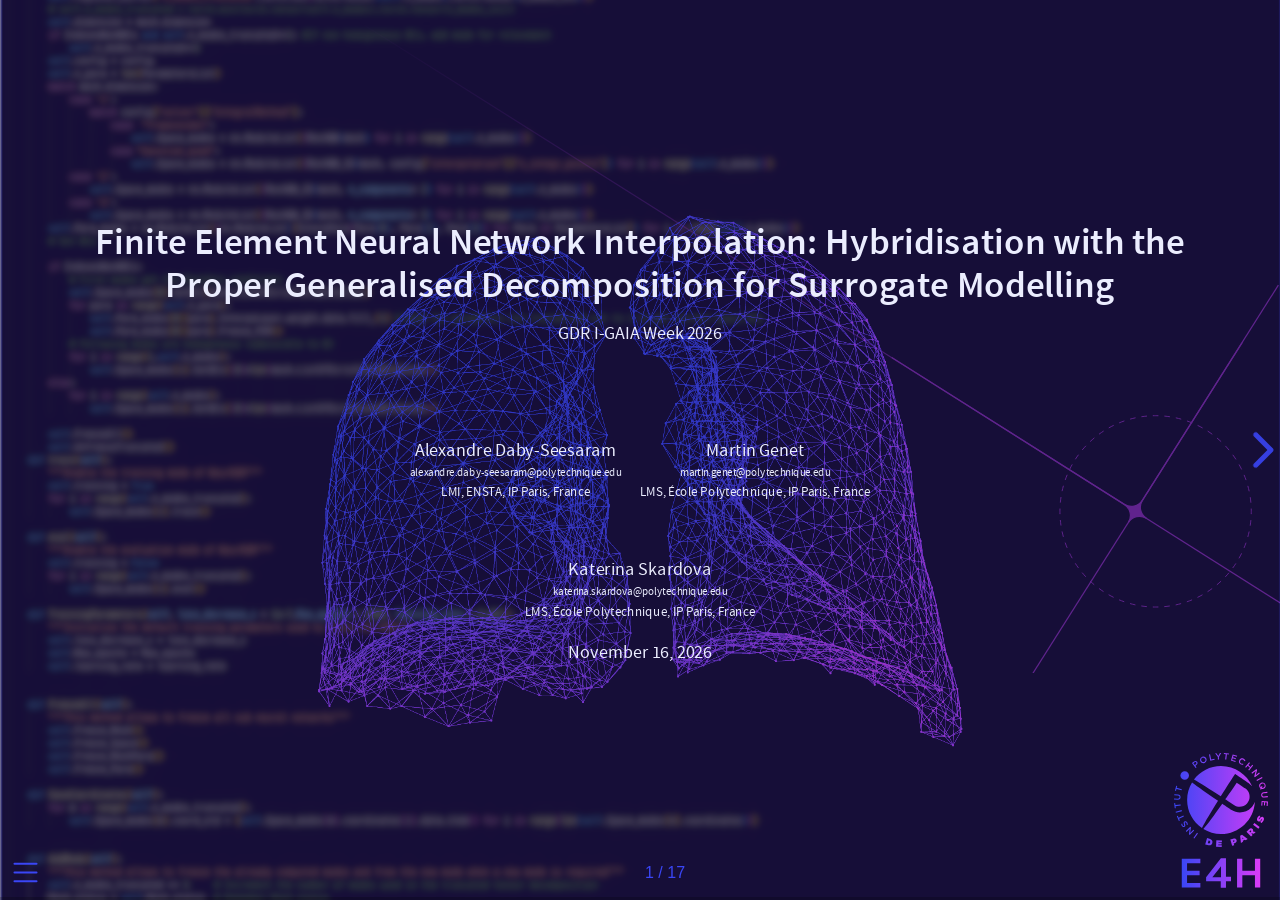
==== index.html @ 3cc64ecc "Built site for gh-pages" ====
<!DOCTYPE html>
<html lang="en"><head>
<script src="https://cdn.jsdelivr.net/npm/jquery@3.5.1/dist/jquery.min.js" integrity="sha384-ZvpUoO/+PpLXR1lu4jmpXWu80pZlYUAfxl5NsBMWOEPSjUn/6Z/hRTt8+pR6L4N2" crossorigin="anonymous"></script><script src="site_libs/clipboard/clipboard.min.js"></script>
<script src="site_libs/quarto-html/tabby.min.js"></script>
<script src="site_libs/quarto-html/popper.min.js"></script>
<script src="site_libs/quarto-html/tippy.umd.min.js"></script>
<link href="site_libs/quarto-html/tippy.css" rel="stylesheet">
<link href="site_libs/quarto-html/light-border.css" rel="stylesheet">
<link href="site_libs/quarto-html/quarto-syntax-highlighting-845c23b38eaddc0f92fda52bfe77a8c8.css" rel="stylesheet" id="quarto-text-highlighting-styles">
<script src="site_libs/quarto-contrib/iconify-2.1.0/iconify-icon.min.js"></script>
<script src="site_libs/quarto-contrib/glightbox/glightbox.min.js"></script>
<link href="site_libs/quarto-contrib/glightbox/glightbox.min.css" rel="stylesheet">
<link href="site_libs/quarto-contrib/glightbox/lightbox.css" rel="stylesheet"><meta charset="utf-8">
  <meta name="generator" content="quarto-1.9.36">

  <meta name="author" content="Alexandre Daby-Seesaram ">
  <meta name="author" content="Martin Genet ">
  <meta name="author" content="Katerina Skardova ">
  <meta name="dcterms.date" content="2026-11-16">
  <title>Finite Element Neural Network Interpolation: Hybridisation with the Proper Generalised Decomposition for Surrogate Modelling</title>
  <meta name="apple-mobile-web-app-capable" content="yes">
  <meta name="apple-mobile-web-app-status-bar-style" content="black-translucent">
  <meta name="viewport" content="width=device-width, initial-scale=1.0, maximum-scale=1.0, user-scalable=no, minimal-ui">
  <link rel="stylesheet" href="site_libs/revealjs/dist/reset.css">
  <link rel="stylesheet" href="site_libs/revealjs/dist/reveal.css">
  <style>
    /* Default styles provided by pandoc.
    ** See https://pandoc.org/MANUAL.html#variables-for-html for config info.
    */
    code{white-space: pre-wrap;}
    span.smallcaps{font-variant: small-caps;}
    div.columns{display: flex; gap: min(4vw, 1.5em);}
    div.column{flex: auto; overflow-x: auto;}
    div.hanging-indent{margin-left: 1.5em; text-indent: -1.5em;}
    ul.task-list{list-style: none;}
    ul.task-list li input[type="checkbox"] {
      width: 0.8em;
      margin: 0 0.8em 0.2em -1em; /* quarto-specific, see https://github.com/quarto-dev/quarto-cli/issues/4556 */ 
      vertical-align: middle;
    }
    /* CSS for syntax highlighting */
    html { -webkit-text-size-adjust: 100%; }
    pre > code.sourceCode { white-space: pre; position: relative; }
    pre > code.sourceCode > span { display: inline-block; line-height: 1.25; }
    pre > code.sourceCode > span:empty { height: 1.2em; }
    .sourceCode { overflow: visible; }
    code.sourceCode > span { color: inherit; text-decoration: inherit; }
    div.sourceCode { margin: 1em 0; }
    pre.sourceCode { margin: 0; }
    @media screen {
    div.sourceCode { overflow: auto; }
    }
    @media print {
    pre > code.sourceCode { white-space: pre-wrap; }
    pre > code.sourceCode > span { text-indent: -5em; padding-left: 5em; }
    }
    pre.numberSource code
      { counter-reset: source-line 0; }
    pre.numberSource code > span
      { position: relative; left: -4em; counter-increment: source-line; }
    pre.numberSource code > span > a:first-child::before
      { content: counter(source-line);
        position: relative; left: -1em; text-align: right; vertical-align: baseline;
        border: none; display: inline-block;
        -webkit-touch-callout: none; -webkit-user-select: none;
        -khtml-user-select: none; -moz-user-select: none;
        -ms-user-select: none; user-select: none;
        padding: 0 4px; width: 4em;
        color: #aaaaaa;
      }
    pre.numberSource { margin-left: 3em; border-left: 1px solid #aaaaaa;  padding-left: 4px; }
    div.sourceCode
      { color: #003b4f; background-color: #f1f3f5; }
    @media screen {
    pre > code.sourceCode > span > a:first-child::before { text-decoration: underline; }
    }
    code span { color: #003b4f; } /* Normal */
    code span.al { color: #ad0000; } /* Alert */
    code span.an { color: #5e5e5e; } /* Annotation */
    code span.at { color: #657422; } /* Attribute */
    code span.bn { color: #ad0000; } /* BaseN */
    code span.bu { } /* BuiltIn */
    code span.cf { color: #003b4f; font-weight: bold; } /* ControlFlow */
    code span.ch { color: #20794d; } /* Char */
    code span.cn { color: #8f5902; } /* Constant */
    code span.co { color: #5e5e5e; } /* Comment */
    code span.cv { color: #5e5e5e; font-style: italic; } /* CommentVar */
    code span.do { color: #5e5e5e; font-style: italic; } /* Documentation */
    code span.dt { color: #ad0000; } /* DataType */
    code span.dv { color: #ad0000; } /* DecVal */
    code span.er { color: #ad0000; } /* Error */
    code span.ex { } /* Extension */
    code span.fl { color: #ad0000; } /* Float */
    code span.fu { color: #4758ab; } /* Function */
    code span.im { color: #00769e; } /* Import */
    code span.in { color: #5e5e5e; } /* Information */
    code span.kw { color: #003b4f; font-weight: bold; } /* Keyword */
    code span.op { color: #5e5e5e; } /* Operator */
    code span.ot { color: #003b4f; } /* Other */
    code span.pp { color: #ad0000; } /* Preprocessor */
    code span.sc { color: #5e5e5e; } /* SpecialChar */
    code span.ss { color: #20794d; } /* SpecialString */
    code span.st { color: #20794d; } /* String */
    code span.va { color: #111111; } /* Variable */
    code span.vs { color: #20794d; } /* VerbatimString */
    code span.wa { color: #5e5e5e; font-style: italic; } /* Warning */
    /* CSS for citations */
    div.csl-bib-body { }
    div.csl-entry {
      clear: both;
      margin-bottom: 0em;
    }
    .hanging-indent div.csl-entry {
      margin-left:2em;
      text-indent:-2em;
    }
    div.csl-left-margin {
      min-width:2em;
      float:left;
    }
    div.csl-right-inline {
      margin-left:2em;
      padding-left:1em;
    }
    div.csl-indent {
      margin-left: 2em;
    }  </style>
  <link rel="stylesheet" href="site_libs/revealjs/dist/theme/quarto-b5ae10054c6e195d010c0d433034359f.css">
  <link rel="stylesheet" href="Template/ENSTA.css">
  <link href="site_libs/revealjs/plugin/quarto-line-highlight/line-highlight.css" rel="stylesheet">
  <link href="site_libs/revealjs/plugin/reveal-menu/menu.css" rel="stylesheet">
  <link href="site_libs/revealjs/plugin/reveal-menu/quarto-menu.css" rel="stylesheet">
  <link href="site_libs/revealjs/plugin/quarto-support/footer.css" rel="stylesheet">
  <style type="text/css">
    .reveal div.sourceCode {
      margin: 0;
      overflow: auto;
    }
    .reveal div.hanging-indent {
      margin-left: 1em;
      text-indent: -1em;
    }
    .reveal .slide:not(.center) {
      height: 100%;
    }
    .reveal .slide.scrollable {
      overflow-y: auto;
    }
    .reveal .footnotes {
      height: 100%;
      overflow-y: auto;
    }
    .reveal .slide .absolute {
      position: absolute;
      display: block;
    }
    .reveal .footnotes ol {
      counter-reset: ol;
      list-style-type: none; 
      margin-left: 0;
    }
    .reveal .footnotes ol li:before {
      counter-increment: ol;
      content: counter(ol) ". "; 
    }
    .reveal .footnotes ol li > p:first-child {
      display: inline-block;
    }
    .reveal .slide ul,
    .reveal .slide ol {
      margin-bottom: 0.5em;
    }
    .reveal .slide ul li,
    .reveal .slide ol li {
      margin-top: 0.4em;
      margin-bottom: 0.2em;
    }
    .reveal .slide ul[role="tablist"] li {
      margin-bottom: 0;
    }
    .reveal .slide ul li > *:first-child,
    .reveal .slide ol li > *:first-child {
      margin-block-start: 0;
    }
    .reveal .slide ul li > *:last-child,
    .reveal .slide ol li > *:last-child {
      margin-block-end: 0;
    }
    .reveal .slide .columns:nth-child(3) {
      margin-block-start: 0.8em;
    }
    .reveal blockquote {
      box-shadow: none;
    }
    .reveal .tippy-content>* {
      margin-top: 0.2em;
      margin-bottom: 0.7em;
    }
    .reveal .tippy-content>*:last-child {
      margin-bottom: 0.2em;
    }
    .reveal .slide > img.stretch.quarto-figure-center,
    .reveal .slide > img.r-stretch.quarto-figure-center {
      display: block;
      margin-left: auto;
      margin-right: auto; 
    }
    .reveal .slide > img.stretch.quarto-figure-left,
    .reveal .slide > img.r-stretch.quarto-figure-left  {
      display: block;
      margin-left: 0;
      margin-right: auto; 
    }
    .reveal .slide > img.stretch.quarto-figure-right,
    .reveal .slide > img.r-stretch.quarto-figure-right  {
      display: block;
      margin-left: auto;
      margin-right: 0; 
    }
  </style>
  <script src="https://cdn.jsdelivr.net/npm/requirejs@2.3.6/require.min.js" integrity="sha384-c9c+LnTbwQ3aujuU7ULEPVvgLs+Fn6fJUvIGTsuu1ZcCf11fiEubah0ttpca4ntM sha384-6V1/AdqZRWk1KAlWbKBlGhN7VG4iE/yAZcO6NZPMF8od0vukrvr0tg4qY6NSrItx" crossorigin="anonymous"></script>
  
  <script type="application/javascript">define('jquery', [],function() {return window.jQuery;})</script>
  <script type="text/javascript">
  window.PlotlyConfig = {MathJaxConfig: 'local'};
  if (window.MathJax && window.MathJax.Hub && window.MathJax.Hub.Config) {window.MathJax.Hub.Config({SVG: {font: "STIX-Web"}});}
  if (typeof require !== 'undefined') {
  require.undef("plotly");
  requirejs.config({
      paths: {
          'plotly': ['https://cdn.plot.ly/plotly-2.20.0.min']
      }
  });
  require(['plotly'], function(Plotly) {
      window._Plotly = Plotly;
  });
  }
  </script>

  <script>
    window.PlotlyConfig = {MathJaxConfig: 'local'};
  </script>
</head>
<body class="quarto-light">
  <div class="reveal">
    <div class="slides">

<section id="title-slide" data-background-image="Template/BG.svg" class="quarto-title-block center">
  <h1 class="title">Finite Element Neural Network Interpolation: Hybridisation with the Proper Generalised Decomposition for Surrogate Modelling</h1>
  <p class="subtitle">GDR I-GAIA Week 2026</p>

<div class="quarto-title-authors">
<div class="quarto-title-author">
<div class="quarto-title-author-name">
Alexandre Daby-Seesaram <sup><span style="color:#a6ce39ff"><a href="https://orcid.org/0000-0002-2374-0971"><iconify-icon role="img" inline="" icon="fa-brands:orcid" aria-label="Icon orcid from fa-brands Iconify.design set." title="Icon orcid from fa-brands Iconify.design set."></iconify-icon></a></span></sup> 
</div>
<div class="quarto-title-author-email">
<a href="mailto:alexandre.daby-seesaram@polytechnique.edu">alexandre.daby-seesaram@polytechnique.edu</a>
</div>
        <p class="quarto-title-affiliation">
            LMI, ENSTA, IP Paris, France
          </p>
    </div>
<div class="quarto-title-author">
<div class="quarto-title-author-name">
Martin Genet <sup><span style="color:#a6ce39ff"><a href="https://orcid.org/0000-0003-2204-201X"><iconify-icon role="img" inline="" icon="fa-brands:orcid" aria-label="Icon orcid from fa-brands Iconify.design set." title="Icon orcid from fa-brands Iconify.design set."></iconify-icon></a></span></sup> 
</div>
<div class="quarto-title-author-email">
<a href="mailto:martin.genet@polytechnique.edu">martin.genet@polytechnique.edu</a>
</div>
        <p class="quarto-title-affiliation">
            LMS, École Polytechnique, IP Paris, France
          </p>
    </div>
<div class="quarto-title-author">
<div class="quarto-title-author-name">
Katerina Skardova <sup><span style="color:#a6ce39ff"><a href="https://orcid.org/0000-0002-9870-3438"><iconify-icon role="img" inline="" icon="fa-brands:orcid" aria-label="Icon orcid from fa-brands Iconify.design set." title="Icon orcid from fa-brands Iconify.design set."></iconify-icon></a></span></sup> 
</div>
<div class="quarto-title-author-email">
<a href="mailto:katerina.skardova@polytechnique.edu">katerina.skardova@polytechnique.edu</a>
</div>
        <p class="quarto-title-affiliation">
            LMS, École Polytechnique, IP Paris, France
          </p>
    </div>
</div>

  <p class="date">November 16, 2026</p>
</section>
<section>

<section id="why-a-lung-digital-twin" class="slide level2">
<h2>Why a lung digital twin ?</h2>
<div class="columns">
<div class="column" style="width:50%;">
<div class="quarto-figure quarto-figure-center">
<figure>
<p><video data-src="Figures/Movies/lung-im.mp4" loop="true" autoplay="true" height="250" controls=""><a href="Figures/Movies/lung-im.mp4">Video</a></video></p>
<figcaption>Inspiration &amp; expiration of diseased lungs</figcaption>
</figure>
</div>
</div><div class="column" style="width:50%;">
<div class="quarto-figure quarto-figure-center">
<figure>
<p><video data-src="Figures/Movies/Lungs_digital_twin.mp4" loop="true" autoplay="true" height="250" controls=""><a href="Figures/Movies/Lungs_digital_twin.mp4">Video</a></video></p>
<figcaption>Digital twin from images</figcaption>
</figure>
</div>
</div></div>
<div class="columns">
<div class="column" style="width:50%;">
<div class="mybox">
<div class="mybox-header">
<p>Objectives</p>
</div>
<div class="mybox-body">
<ul>
<li><p>See <strong>Martin</strong>’s talk on Wednesday at the plenary session</p></li>
<li><p>Improved understanding of the <strong>mechanically-driven</strong> physiological mechanisms</p></li>
<li><p><em>In silico</em> prognostics</p>
<ul>
<li>Transfer tools to the clinic</li>
<li>Patient-specific <strong>digital twins</strong></li>
</ul></li>
</ul>
</div>
</div>
</div><div class="column" style="width:50%;">
<div class="mybox">
<div class="mybox-header">
<p>Requirements</p>
</div>
<div class="mybox-body">
<div class="fragment fade-in" data-fragment-index="1">
<ul>
<li><span class="positive">Mechanical model of the lung <span class="citation" data-cites="patteQuasistaticPoromechanicalModel2022 peyrautQuantificationDincertitudesPour2024a">(<a href="#/references" role="doc-biblioref" onclick="">Patte et al., 2022</a>; <a href="#/references" role="doc-biblioref" onclick="">Peyraut &amp; Genet, 2024</a>)</span></span></li>
</ul>
</div>
<div class="fragment fade-in">
<ul>
<li><span class="warning">Uncertainty quantification <span class="citation" data-cites="zotero-2069 lavilleComparisonOptimizationParametrizations2023">(<a href="#/references" role="doc-biblioref" onclick="">Laville et al., 2023</a>; <a href="#/references" role="doc-biblioref" onclick="">Peyraut &amp; Genet, 2025</a>)</span></span></li>
</ul>
</div>
<div class="fragment fade-in">
<ul>
<li><span class="important"><strong>Real-time</strong> estimation of the parameters</span></li>
</ul>
</div>
<div style="margin-top: 0.9em;">

</div>
</div>
</div>
</div></div>
</section>
<section id="lung-poro-mechanics-pattequasistaticporomechanicalmodel2022." class="slide level2 custom-h2-links">
<h2>Lung poro-mechanics <span class="citation" data-cites="patteQuasistaticPoromechanicalModel2022">(<a href="#/references" role="doc-biblioref" onclick="">Patte et al., 2022</a>)</span>.</h2>
<!-- Include my latex headers with notations and colours -->
<p><span class="math display">\[
\definecolor{Violet}{RGB}{162, 32, 185}
\definecolor{Teal}{RGB}{0, 103, 127}
\definecolor{Blue}{RGB}{58, 70, 245}
\definecolor{Green}{RGB}{0,103,127}
\definecolor{LGreen}{RGB}{62,128,102}
\definecolor{red}{RGB}{206,0,55}
\]</span></p>
<div class="columns">
<div class="column" style="width:65%;">
<div data-id="2">
<p><strong>Weak formulation</strong> :</p>
<div style="margin-top: 3em;">

</div>
<p><span class="math display">\[
         \begin{cases}
            \int_{\Omega} \boldsymbol{\Sigma} : d_{\boldsymbol{u}}\boldsymbol{E}\left( \boldsymbol{u^*} \right) ~\mathrm{d}\Omega= W_{\text{ext}}\left(\boldsymbol{u},\boldsymbol{u^*}\right) ~\forall \boldsymbol{u^*} \in H^1_0\left(\Omega \right) \\[4mm]
            \int_{\Omega} \left(pf + \frac{\partial \Psi \left(\boldsymbol{u},\Phi_f\right)}{\partial \Phi_s}\right) \Phi_f^* ~\mathrm{d}\Omega= 0 ~\forall \Phi_f^*
         \end{cases}
         \label{eq:MechPb_lung}
\]</span></p>
</div>
</div><div class="column" style="width:35%;">
<div data-id="3">
<p><strong>Kinematics</strong>:</p>
<ul>
<li><span class="math inline">\(\boldsymbol{F} = \boldsymbol{1} + \boldsymbol{\nabla}\boldsymbol{u}\)</span> - deformation gradient</li>
<li><span class="math inline">\(\boldsymbol{C} = \boldsymbol{F}^T \cdot \boldsymbol{F}\)</span> - right Cauchy-Green tensor</li>
<li><span class="math inline">\(\boldsymbol{E} = \frac{1}{2}\left(\boldsymbol{C} -\boldsymbol{1} \right)\)</span> - Green-Lagrange tensor
<ul>
<li><span class="math inline">\(I_1 = \text{tr}\left(\boldsymbol{C} \right)\)</span> - first invariant of <span class="math inline">\(\boldsymbol{C}\)</span></li>
<li><span class="math inline">\(I_2 = \frac{1}{2} \left(\text{tr}\left(\boldsymbol{C} \right)^2 - \text{tr}\left( \boldsymbol{C}^2 \right) \right)\)</span></li>
</ul></li>
</ul>
</div>
</div></div>
<div class="mybox">
<div class="mybox-header">
<p>Behaviour</p>
</div>
<div class="mybox-body">
<div data-id="1">
<ul>
<li><span class="math inline">\(\boldsymbol{\Sigma} = \frac{\partial \Psi_s + \Psi_f}{\partial \boldsymbol{E}} = \frac{\partial \Psi_s }{\partial \boldsymbol{E}} + p_f J \boldsymbol{C}^{-1}\)</span> - The second Piola-Kirchhoff stress tensor
<ul>
<li><span class="math inline">\(p_f = -\frac{\partial \Psi_s}{\partial \Phi_s}\)</span> - fluid pressure</li>
</ul></li>
<li><span class="math inline">\(\Psi_s\left(\boldsymbol{E}, \Phi_s \right) = W_{\text{skel}} + W_{\text{bulk}}\)</span>
<span class="math display">\[\begin{cases}
  W_{\text{skel}} = \beta_1\left(I_1 - \text{tr}\left(I_d\right) -2 \text{ln}\left(\mathrm{det}\left(\boldsymbol{F} \right)\right)\right) + \beta_2 \left(I_2 -3 -4\text{ln}\left(\mathrm{det}\left(\boldsymbol{F} \right)\right)\right) + \alpha \left( e^{\delta\left(\mathrm{det}\left(\boldsymbol{F} \right)^2-1-2\text{ln}\left(\mathrm{det}\left(\boldsymbol{F} \right)\right) \right)} -1\right)\\
  W_{\text{bulk}} = \kappa \left( \frac{\Phi_s}{1-\Phi_{f0}} -1 -\text{ln}\left( \frac{\Phi_s}{1-\Phi_{f0}}\right) \right)
\end{cases}\]</span></li>
<li><span class="math inline">\(\Phi_s\)</span> current volume fraction of solid pulled back on the reference configurations</li>
</ul>
</div>
</div>
</div>
</section>
<section id="simpler-mechanical-problem---surrogate-modelling" class="slide level2">
<h2>Simpler mechanical problem - surrogate modelling</h2>
<ul>
<li><strong>Parametrised</strong> (patient-specific) mechanical problem</li>
</ul>
<div class="columns">
<div class="column" style="width:65%;">
<div style="margin-top: 3em;">

</div>
<div data-id="2">
<p><span class="math display">\[
      \boldsymbol{u} = \mathop{\mathrm{arg\,min}}_{H^1\left(\Omega \right)} \int_{\Omega} \Psi\left( \boldsymbol{E}\left(\boldsymbol{u}\left(\textcolor{Blue}{\boldsymbol{x}}, \textcolor{LGreen}{\left\{\mu_i\right\}_{i \in \mathopen{~[\!\![~}1, \beta  \mathclose{~]\!\!]}}}\right)\right) \right) ~\mathrm{d}\Omega- W_{\text{ext}}\left(\textcolor{Blue}{\boldsymbol{x}}, \textcolor{LGreen}{\left\{\mu_i\right\}_{i \in \mathopen{~[\!\![~}1, \beta  \mathclose{~]\!\!]}}}\right)
\]</span></p>
</div>
</div><div class="column" style="width:35%;">
<div data-id="3">
<p><strong>Kinematics</strong>:</p>
<ul>
<li><span class="math inline">\(\boldsymbol{F} = \boldsymbol{1} + \boldsymbol{\nabla}\boldsymbol{u}\)</span> - deformation gradient</li>
<li><span class="math inline">\(\boldsymbol{C} = \boldsymbol{F}^T \cdot \boldsymbol{F}\)</span> - right Cauchy-Green tensor</li>
<li><span class="math inline">\(\boldsymbol{E} = \frac{1}{2}\left(\boldsymbol{C} -\boldsymbol{1} \right)\)</span> - Green-Lagrange tensor
<ul>
<li><span class="math inline">\(I_1 = \text{tr}\left(\boldsymbol{C} \right)\)</span> - first invariant of <span class="math inline">\(\boldsymbol{C}\)</span></li>
</ul></li>
</ul>
</div>
</div></div>
<div class="columns">
<div class="column" style="width:50%;">
<div data-id="1">
<div class="mybox">
<div class="mybox-header">
<p>Behaviour - Saint Venant-Kirchhoff</p>
</div>
<div class="mybox-body">
<div style="margin-top: 2.5em;">

</div>
<p><span class="math inline">\(\Psi = \frac{\lambda}{2} \text{tr}\left(\boldsymbol{E}\right)^2 + \mu \boldsymbol{E}:\boldsymbol{E}\)</span></p>
<ul>
<li>Unstable under compression</li>
<li><span class="math inline">\(\nu = 0.49\)</span> for quasi-incompressibility
<ul>
<li>Soft tissues are often modelled as incompressible materials</li>
</ul></li>
</ul>
<div style="margin-top: 4em;">

</div>
</div>
</div>
</div>
</div><div class="column" style="width:50%;">
<div class="mybox">
<div class="mybox-header">
<p>Reduced-order model (ROM)</p>
</div>
<div class="mybox-body">
<ul>
<li>Build a <strong>surrogate model</strong>
<ul>
<li>Parametrised solution <span class="math inline">\(\boldsymbol{u}\left(\textcolor{Blue}{\boldsymbol{x}}, \textcolor{LGreen}{\left\{\mu_i\right\}_{i \in \mathopen{~[\!\![~}1, \beta  \mathclose{~]\!\!]}}}\right)\)</span></li>
<li>In modern terms, we want to learn a <strong>displacement field operator</strong> <span class="math inline">\(\textcolor{LGreen}{\left\{\mu_i\right\}_{i \in \mathopen{~[\!\![~}1, \beta  \mathclose{~]\!\!]}}} \mapsto \boldsymbol{u}\left(\textcolor{Blue}{\cdot}, \textcolor{LGreen}{\left\{\mu_i\right\}_{i \in \mathopen{~[\!\![~}1, \beta  \mathclose{~]\!\!]}}}\right)\)</span></li>
</ul></li>
<li>No computations online</li>
<li><strong>On the fly</strong> evaluation of the model
<ul>
<li>Real-time parameters estimation</li>
</ul></li>
</ul>
</div>
</div>
</div></div>
<!-- # Outline {.part-slide}

+--------------------------------------+
|  1. **General Surrogate modelling methods and results**                               |
+--------------------------------------+
|  2. **Focus on patient-specific shape parametrisation**                               |
+--------------------------------------+

 -->
</section></section>
<section>
<section id="outline" class="title-slide slide level1 part-slide center">
<h1>Outline</h1>
<table class="caption-top">
<colgroup>
<col style="width: 101%">
</colgroup>
<tbody>
<tr class="odd">
<td><ol type="1">
<li><strong>Mechanical solution interpolation</strong></li>
</ol></td>
</tr>
<tr class="even">
<td><ol start="2" type="1">
<li><strong>Reduced-order modelling</strong></li>
</ol></td>
</tr>
<tr class="odd">
<td><ol start="3" type="1">
<li><strong>Hybrid Neural Network Proper Generalised Decomposition</strong></li>
</ol></td>
</tr>
<tr class="even">
<td><ol start="4" type="1">
<li><strong>Results</strong></li>
</ol></td>
</tr>
</tbody>
</table>
</section>
<section id="interpolation-of-the-solution" class="slide level2">
<h2>Interpolation of the solution</h2>
<p><!-- * From the continuous problem of finding the displacement $\vect{u}$ in 

$$
    \mathcal{U} = \left\{\vect{u} \; | \; \vect{u}\left(\vect{x}\right) \in \mathcal{H}^1\left(\Omega, \mathbb{R}^{\text{d}}\right) \text{, }
    \vect{u} = \vect{u}_d \text{ on }\partial \Omega_d  \right\}  
$$ --></p>
<div class="columns">
<div class="column" style="width:55%;">
<ul>
<li><strong>FEM</strong> finite admissible space</li>
</ul>
<p><span class="math display">\[
    \mathcal{U}_h = \left\{\boldsymbol{u}_h  \; | \; \boldsymbol{u}_h \in \text{Span}\left( \left\{ N_i^{\Omega}\left(\boldsymbol{x} \right)\right\}_{i \in \mathopen{~[\!\![~}1,N\mathclose{~]\!\!]}} \right)^d \text{, }
    \boldsymbol{u}_h = \boldsymbol{u}_d \text{ on }\partial \Omega_d  \right\}
\]</span></p>
</div><div class="column" style="width:45%;">
<div class="fragment fade-left">
<div class="green-bullets">
<ul>
<li>Interpretabilty</li>
<li>Kronecker property
<ul>
<li>Easy to prescribe Dirichlet boundary conditions</li>
</ul></li>
</ul>
</div>
<div class="red-bullets">
<ul>
<li>Mesh adaptation not directly embedded in the method</li>
</ul>
</div>
</div>
</div></div>
<div class="columns">
<div class="column" style="width:55%;">
<div class="fragment fade-up">
<ul>
<li>Fully connected Neural Networks (<em>e.g.,</em> PINNS)</li>
</ul>
<p><span class="math display">\[ \boldsymbol{u} \left(x_{0,0,0} \right) = \sum\limits_{i = 0}^C \sum\limits_{j = 0}^{N_i} \sigma \left( \sum\limits_{k = 0}^{M_{i,j}} b_{i,j}+\omega_{i,j,k}~ x_{i,j,k} \right) \]</span></p>
</div>
</div><div class="column" style="width:45%;">
<div class="fragment fade-left">
<div class="green-bullets">
<ul>
<li>All interpolation parameters are trainable</li>
<li>Benefits from ML developments</li>
</ul>
</div>
<div class="red-bullets">
<ul>
<li>Not easily interpretable</li>
<li>Difficult to prescribe Dirichlet boundary conditions</li>
</ul>
</div>
</div>
</div></div>
<div class="fragment fade-up">
<div class="columns">
<div class="column" style="width:55%;">
<ul>
<li><strong>HiDeNN</strong> framework <span class="citation" data-cites="zhangHierarchicalDeeplearningNeural2021 liuHiDeNNFEMSeamlessMachine2023 parkConvolutionHierarchicalDeeplearning2023">(<a href="#/references" role="doc-biblioref" onclick="">Liu et al., 2023</a>; <a href="#/references" role="doc-biblioref" onclick="">Park et al., 2023</a>; <a href="#/references" role="doc-biblioref" onclick="">Zhang et al., 2021</a>)</span>
<ul>
<li>Best of both worlds</li>
<li>Reproducing <strong>FEM interpolation</strong> with constrained sparse neural networks</li>
<li><span class="math inline">\(N_i^{\Omega}\)</span> are SNN with constrained <strong>weights</strong> and <strong>biases</strong></li>
<li>Fully <span class="positive"><strong>interpretable</strong></span> parameters</li>
<li>Continuous interpolated field that can be <strong>automatically differentiated</strong></li>
<li>Runs on <strong>GPUs</strong></li>
</ul></li>
</ul>
</div><div class="column" style="width:45%;">
<div class="quarto-figure quarto-figure-center">
<figure>
<p><img data-src="Figures/HiDeNN_Space_2.svg" width="400"></p>
<figcaption>Illustration of the framework</figcaption>
</figure>
</div>
</div></div>
</div>
</section>
<section id="solving-the-mechanical-problem-skardovafiniteelementneural2025." class="slide level2 custom-h2-links">
<h2>Solving the mechanical problem <span class="citation" data-cites="skardovaFiniteElementNeural2025">(<a href="#/references" role="doc-biblioref" onclick="">Škardová et al., 2025</a>)</span>.</h2>
<p>Solving the mechanical problems amounts to finding the continuous displacement field <strong>minimising the potential energy</strong> <span class="math display">\[E_p\left(\boldsymbol{u}\right) = \int_{\Omega}\Psi\left(\boldsymbol{E}\left(\boldsymbol{u}\right)\right) ~\mathrm{d}\Omega- \int_{\partial \Omega_N}\boldsymbol{F}\cdot \boldsymbol{u} ~\mathrm{d}A- \int_{\Omega}\boldsymbol{f}\cdot\boldsymbol{u}~\mathrm{d}\Omega, \qquad \text{e.g. SVK: } \Psi = \frac{1}{2}\boldsymbol{E} : \mathbb{C} : \boldsymbol{E} \]</span></p>
<div style="margin-top: -0.5em;">

</div>
<div class="columns">
<div class="column" style="width:50%;">
<div class="mybox">
<div class="mybox-header">
<p>In practice</p>
</div>
<div class="mybox-body">
<ul>
<li>Compute the loss <span class="math inline">\(\mathcal{L} := E_p\)</span></li>
<li>Find the parameters <strong>minimising</strong> the loss
<ul>
<li>Rely on state-of-the-art optimizers (ADAM, <strong>LBFGS</strong>, etc.)</li>
</ul></li>
</ul>
</div>
</div>
</div><div class="column" style="width:50%;">
<div class="mybox">
<div class="mybox-header">
<p>Degrees of freedom (Dofs)</p>
</div>
<div class="mybox-body">
<ul>
<li>Nodal values (standard FEM Dofs)</li>
<li>Nodal coordinates (Mesh adaptation)
<ul>
<li>hr-adaptivity</li>
</ul></li>
</ul>
<div style="margin-top: 0.15em;">

</div>
</div>
</div>
</div></div>
<div style="margin-top: -1.2em;">

</div>
<div class="fragment fade-in">
<div class="columns">
<div class="column" style="width:32%;">
<div style="margin-top: 0.5em;">

</div>
<div class="quarto-figure quarto-figure-center">
<figure>
<p><video data-src="Figures/Movies/r_adaptivity.mp4" loop="true" autoplay="true" height="300" controls=""><a href="Figures/Movies/r_adaptivity.mp4">Video</a></video></p>
<figcaption>r-adaptivity</figcaption>
</figure>
</div>
</div><div class="column" style="width:33%;">
<div class="quarto-figure quarto-figure-center">
<figure>
<p><video data-src="Figures/Movies/RH_adaptivity.mp4" loop="true" autoplay="true" height="300" controls=""><a href="Figures/Movies/RH_adaptivity.mp4">Video</a></video></p>
<figcaption>rh-adaptivity</figcaption>
</figure>
</div>
</div><div class="column" style="width:24%;">
<div style="margin-top: 3em;">

</div>
<p><strong>h-adaptivity</strong>: red-green refinement</p>
<div class="fragment fade-up">
<p><strong>technical details:</strong></p>
<p><iconify-icon role="img" inline="" icon="fa-solid:newspaper" aria-label="Icon newspaper from fa-solid Iconify.design set." title="Icon newspaper from fa-solid Iconify.design set."></iconify-icon> &nbsp; <strong>Paper</strong> <span class="citation" data-cites="skardovaFiniteElementNeural2025">(<a href="#/references" role="doc-biblioref" onclick="">Škardová et al., 2025</a>)</span></p>
</div>
</div></div>
</div>
</section>
<section id="reduced-order-modelling-rom" class="slide level2">
<h2>Reduced-order modelling (ROM)</h2>
<p><strong>Low-rank</strong> approximation of the solution to avoid the <strong>curse of dimensionality</strong> with <span class="math inline">\(\beta\)</span> parameters</p>
<div class="columns">
<div class="column" style="width:50%;">
<div class="mybox">
<div class="mybox-header">
<p>Full-order discretised model</p>
</div>
<div class="mybox-body">
<ul>
<li><span class="math inline">\(N\)</span> spatial shape functions
<ul>
<li>Span a finite spatial space of dimension <span class="math inline">\(N\)</span></li>
</ul></li>
<li>Requires computing <span class="math inline">\(N\times \beta\)</span> associated parametric functions</li>
</ul>
<div style="margin-top: 1.7em;">

</div>
</div>
</div>
</div><div class="column" style="width:50%;">
<div class="mybox">
<div class="mybox-header">
<p>Reduced-order model</p>
</div>
<div class="mybox-body">
<ul>
<li><span class="math inline">\(m \ll N\)</span> spatial modes
<ul>
<li>Similar to global shape functions</li>
<li>Span a <strong>smaller space</strong></li>
</ul></li>
<li>Galerkin projection</li>
</ul>
</div>
</div>
</div></div>
<div class="mybox">
<div class="mybox-header-bis">
<p>Finding the reduced-order basis - mostly from previous expensive computations</p>
</div>
<div class="mybox-body">
<div class="columns">
<div class="column" style="width:65%;">
<ul>
<li><strong>Linear Normal Modes</strong> (eigenmodes of the structure) <span class="citation" data-cites="hansteenAccuracyModeSuperposition1979">(<a href="#/references" role="doc-biblioref" onclick="">Hansteen &amp; Bell, 1979</a>)</span>
<ul>
<li>Do not account for the loading and behaviour specifics</li>
</ul></li>
<li><strong>Proper Orthogonal Decomposition</strong> <span class="citation" data-cites="chatterjeeIntroductionProperOrthogonal2000 radermacherComparisonProjectionbasedModel2013">(<a href="#/references" role="doc-biblioref" onclick="">Chatterjee, 2000</a>; <a href="#/references" role="doc-biblioref" onclick="">Radermacher &amp; Reese, 2013</a>)</span>
<ul>
<li>Require wise selection of the snapshots and costly computations</li>
</ul></li>
<li><strong>Reduced basis method</strong> <span class="citation" data-cites="madayReducedBasisElementMethod2002">(<a href="#/references" role="doc-biblioref" onclick="">Maday &amp; Rønquist, 2002</a>)</span> with EIM <span class="citation" data-cites="barraultEmpiricalInterpolationMethod2004">(<a href="#/references" role="doc-biblioref" onclick="">Barrault et al., 2004</a>)</span>
<ul>
<li>Rely on prior expensive computations</li>
</ul></li>
<li><strong>Auto-encoders</strong> for non-linear ROM <span class="citation" data-cites="tomasettoLatentFeedbackControl2025">(<a href="#/references" role="doc-biblioref" onclick="">Tomasetto et al., 2025</a>)</span>
<ul>
<li>Also relies previously generated data/snapshots</li>
</ul></li>
</ul>
</div><div class="column" style="width:35%;">
<div class="fragment fade-left">
<div style="margin-top: 3em;">

</div>
<ul>
<li><em>A priori</em> ROM methods relying <strong>only on the PDEs</strong>
<ul>
<li>such as the PGD</li>
</ul></li>
</ul>
</div>
</div></div>
</div>
</div>
</section>
<section id="proper-generalised-decomposition-pgd" class="slide level2" data-auto-animate="true">
<h2 data-id="quarto-animate-title">Proper Generalised Decomposition (PGD)</h2>
<ul>
<li>Proper Generalised Decomposition (PGD) : <span class="citation" data-cites="ladevezeFamilleDalgorithmesMecanique1985 chinestaShortReviewModel2011">(<a href="#/references" role="doc-biblioref" onclick="">Chinesta et al., 2011</a>; <a href="#/references" role="doc-biblioref" onclick="">Ladeveze, 1985</a>)</span></li>
</ul>
<div class="columns">
<div class="column" style="width:50%;">
<div class="mybox">
<div class="mybox-header">
<p>Tensor Decomposition</p>
</div>
<div class="mybox-body">
<ul>
<li><span class="math inline">\(\textcolor{LGreen}{\textcolor{LGreen}{\left\{\mu_i\right\}_{i \in \mathopen{~[\!\![~}1, \beta  \mathclose{~]\!\!]}}}}\)</span> parameters (material, shape, loading, etc.)</li>
<li>Curse of dimensionality</li>
</ul>
<div class="r-stack">
<div data-id="1">
<p><span class="math display">\[
\textcolor{VioletLMS_2}{\boldsymbol{u}}\left(\textcolor{Blue}{\boldsymbol{x}}, \textcolor{LGreen}{\left\{\mu_i\right\}_{i \in \mathopen{~[\!\![~}1, \beta  \mathclose{~]\!\!]}}}\right)\]</span></p>
</div>
</div>
</div>
</div>
</div><div class="column" style="width:50%;">
<p><strong>Discretised problem</strong></p>
<div class="r-stack">
<div data-id="2">
<div style="margin-top: -3em;">

</div>
<div class="quarto-figure quarto-figure-center">
<figure>
<p><img data-src="Schemes/PGD_3D_cube.svg" height="250"></p>
<figcaption>3D PGD</figcaption>
</figure>
</div>
</div>
</div>
<div class="r-stack">
<div data-id="2">
<ul>
<li><span class="math inline">\(\textcolor{VioletLMS_2}{N\times\prod\limits_{j=1}^{~\beta} N_{\mu}^j}\)</span> unknowns
<ul>
<li><em>e.g.</em> <span class="math inline">\(\textcolor{VioletLMS_2}{10000 \times 1000^2 = 10^{10}}\)</span></li>
</ul></li>
</ul>
</div>
</div>
</div></div>
</section>
<section id="proper-generalised-decomposition-pgd-1" class="slide level2" data-auto-animate="true" data-visibility="uncounted">
<h2 data-id="quarto-animate-title">Proper Generalised Decomposition (PGD)</h2>
<ul>
<li>Proper Generalised Decomposition (PGD) : <span class="citation" data-cites="ladevezeFamilleDalgorithmesMecanique1985 chinestaShortReviewModel2011">(<a href="#/references" role="doc-biblioref" onclick="">Chinesta et al., 2011</a>; <a href="#/references" role="doc-biblioref" onclick="">Ladeveze, 1985</a>)</span></li>
</ul>
<div class="columns">
<div class="column" style="width:50%;">
<div class="mybox">
<div class="mybox-header">
<p>Tensor Decomposition</p>
</div>
<div class="mybox-body">
<ul>
<li><span class="math inline">\(\textcolor{LGreen}{\textcolor{LGreen}{\left\{\mu_i\right\}_{i \in \mathopen{~[\!\![~}1, \beta  \mathclose{~]\!\!]}}}}\)</span> parameters (material, shape, loading, etc.)</li>
<li>Curse of dimensionality</li>
</ul>
<div class="r-stack">
<div data-id="1">
<p><span class="math display">\[            
\textcolor{VioletLMS_2}{\boldsymbol{u}}\left(\textcolor{Blue}{\boldsymbol{x}}, \textcolor{LGreen}{\left\{\mu_i\right\}_{i \in \mathopen{~[\!\![~}1, \beta  \mathclose{~]\!\!]}}}\right) = \sum\limits_{i=1}^m \textcolor{Blue}{\overline{\boldsymbol{u}}_i(\boldsymbol{x})} ~\textcolor{LGreen}{\prod_{j=1}^{\beta}\lambda_i^j(\mu^j)}\]</span></p>
</div>
</div>
<ul>
<li><span class="math inline">\(\textcolor{Blue}{\overline{\boldsymbol{u}}_i(\boldsymbol{x})}\)</span> space modes</li>
<li><span class="math inline">\(\textcolor{LGreen}{\lambda_i^j(\mu^j)}\)</span> parameter modes</li>
</ul>
</div>
</div>
</div><div class="column" style="width:50%;">
<p><strong>Discretised problem</strong></p>
<div class="r-stack">
<div data-id="2">
<div style="margin-top: -3em;">

</div>
<div class="quarto-figure quarto-figure-center">
<figure>
<p><img data-src="Schemes/PGD_3D.svg" height="250"></p>
<figcaption>3D PGD</figcaption>
</figure>
</div>
</div>
</div>
<div class="r-stack">
<div data-id="2">
<ul>
<li>From <span class="math inline">\(\textcolor{VioletLMS_2}{N\times\prod\limits_{j=1}^{~\beta} N_{\mu}^j}\)</span> unknowns to <span class="math inline">\(\textcolor{Blue}{m\times\left(N + \sum\limits_{j=1}^{\beta} N_{\mu}^j\right)}\)</span>
<ul>
<li><em>e.g.</em> <span class="math inline">\(\textcolor{VioletLMS_2}{10000 \times 1000^2 = 10^{10}} \gg \textcolor{Blue}{ 5\left( 10 000+ 2\times 1000 \right) = 6 \times 10^4}\)</span></li>
</ul></li>
</ul>
</div>
</div>
</div></div>
<div style="margin-top: -1.2em;">

</div>
<div class="fragment fade-up">
<ul>
<li>Finding the tensor decomposition by <strong>minimising</strong> the <strong>energy</strong> <span class="math display">\[
      \left(\left\{\overline{\boldsymbol{u}}_i \right\}_{i\in \mathopen{~[\!\![~}1,m\mathclose{~]\!\!]}},\left\{\lambda_i^j \right\}_{
        \begin{cases}
            i\in \mathopen{~[\!\![~}1,m\mathclose{~]\!\!]}\\
            j\in \mathopen{~[\!\![~}1,\beta \mathclose{~]\!\!]}
        \end{cases}
      } \right) = \mathop{\mathrm{arg\,min}}_{
          \boldsymbol{\theta} ~= \begin{cases}
              \left(\overline{\boldsymbol{u}}_1, \left\{\overline{\boldsymbol{u}}_i \right\} \right) &amp; \in \mathcal{U}\times \mathcal{U}_0 \\
              \left\{\left\{\lambda_i^j \right\}\right\} &amp; \in \left( \bigtimes_{j=1}^{~\beta} \mathcal{L}_2\left(\mathcal{B}_j\right) \right)^{m-1}
          \end{cases}}  ~\underbrace{\int_{\mathcal{B}}\left[E_p\left(\boldsymbol{u}_{\boldsymbol{\theta}}\left(\boldsymbol{x},\left\{\mu_i\right\}_{i \in \mathopen{~[\!\![~}1, \beta  \mathclose{~]\!\!]}}\right), \mathbb{C}, \boldsymbol{F}, \boldsymbol{f} \right)  \right]\mathrm{d}\beta}_{\mathcal{L}}
          \label{eq:min_problem}
\]</span></li>
</ul>
</div>
</section>
<section id="proper-generalised-decomposition-pgd-2" class="slide level2" data-auto-animate="true">
<h2 data-id="quarto-animate-title">Proper Generalised Decomposition (PGD)</h2>
<ul>
<li>Building the low-rank tensor decomposition greedily <span class="citation" data-cites="ladevezeFamilleDalgorithmesMecanique1985 nouyPrioriModelReduction2010">(<a href="#/references" role="doc-biblioref" onclick="">Ladeveze, 1985</a>; <a href="#/references" role="doc-biblioref" onclick="">Nouy, 2010</a>)</span></li>
</ul>
<div style="margin-top: -1em;">

</div>
<div class="r-stack">
<div class="fragment fade-out" data-fragment-index="2">
<div data-id="1">
<p><span class="math display">\[
\boldsymbol{u}_{\theta}\left(\boldsymbol{x}, \left\{\mu_i\right\}_{i \in \mathopen{~[\!\![~}1, \beta  \mathclose{~]\!\!]}}\right) =  \overline{\boldsymbol{u}}(\boldsymbol{x}) ~\prod_{j=1}^{\beta}\lambda^j(\mu^j) \]</span></p>
</div>
</div>
<div class="fragment fade-in-then-out" data-fragment-index="2">
<p><span class="math display">\[
\boldsymbol{u}_{\theta}\left(\boldsymbol{x}, \left\{\mu_i\right\}_{i \in \mathopen{~[\!\![~}1, \beta  \mathclose{~]\!\!]}}\right) = \textcolor{red}{\sum\limits_{i=1}^{2}} \overline{\boldsymbol{u}}_{\textcolor{red}{i}}(\boldsymbol{x}) ~\prod_{j=1}^{\beta}\lambda_{\textcolor{red}{i}}^j(\mu^j) \]</span></p>
</div>
<div class="fragment fade-in" data-fragment-index="3">
<div data-id="2">
<p><span class="math display">\[
\boldsymbol{u}_{\theta}\left(\boldsymbol{x}, \left\{\mu_i\right\}_{i \in \mathopen{~[\!\![~}1, \beta  \mathclose{~]\!\!]}}\right) = \sum\limits_{i=1}^{\textcolor{red}{m}} \overline{\boldsymbol{u}}_i(\boldsymbol{x}) ~\prod_{j=1}^{\beta}\lambda_i^j(\mu^j) \]</span></p>
</div>
</div>
</div>
<style>
.add-space{
padding-right: 10%;
}
</style>
<div style="margin-top: -1em;">

</div>
<div class="columns">
<div class="column add-space" style="width:40%;">
<p><strong>Greedy algorithm</strong></p>
<div class="fragment fade-in" data-fragment-index="1">
<ol type="1">
<li>Start with a single mode</li>
<li>Minimise the loss until stagnation</li>
</ol>
</div>
<div class="fragment fade-in" data-fragment-index="2">
<ol start="3" type="1">
<li>Add a new mode</li>
<li>If loss decreases, continue training</li>
</ol>
</div>
<div class="fragment fade-in" data-fragment-index="3">
<ol start="5" type="1">
<li>Else stop and return the converged model</li>
</ol>
</div>
</div><div class="column" style="width:50%;">
<div class="fragment fade-in" data-fragment-index="4">
<div class="mybox">
<div class="mybox-header">
<p>The PGD is</p>
</div>
<div class="mybox-body">
<ul>
<li>An <em>a priori</em> ROM techniques
<ul>
<li>Building the model <strong>from scratch</strong> on the fly</li>
</ul></li>
<li>No full-order computations</li>
<li>Reduced-order basis tailored to the specifics of the problem <span class="citation" data-cites="daby-seesaramHybridFrequencytemporalReducedorder2023">(<a href="#/references" role="doc-biblioref" onclick="">Daby-Seesaram et al., 2023</a>)</span></li>
</ul>
</div>
</div>
</div>
</div></div>
<div class="fragment fade-in" data-fragment-index="5">
<div class="mybox">
<div class="mybox-header">
<p>Note - from fixed point to energy landscape exploration</p>
</div>
<div class="mybox-body">
<ul>
<li>Classical PGD: <strong>fixed point</strong> on the <span class="math inline">\(m\)</span>-th mode <span class="math inline">\(\rightarrow\)</span> NN-PGD: <span class="math inline">\(\min\limits_{\boldsymbol{\theta}} \mathcal{L}\left(\boldsymbol{\theta}\right)\)</span> on the <strong>full</strong> decomposition, explored by <strong>automatic differentiation</strong></li>
<li>The formulation <strong>shapes the landscape</strong>: (ortho)-normalisation, choice of decomposition, preconditioning</li>
<li>Online stage: a <strong>simple evaluation</strong> of the tensor decomposition</li>
</ul>
</div>
</div>
</div>
</section>
<section id="neural-network-pgd" class="slide level2" data-auto-animate="true">
<h2 data-id="quarto-animate-title">Neural Network PGD</h2>
<p>Graphical implementation of Neural Network PGD</p>
<div class="r-stack">
<div data-id="2">
<p><span class="math display">\[            \boldsymbol{u}_{\theta}\left(\textcolor{Blue}{\boldsymbol{x}}, \textcolor{LGreen}{\left\{\mu_i\right\}_{i \in \mathopen{~[\!\![~}1, \beta  \mathclose{~]\!\!]}}}\right) = \sum\limits_{i=1}^m \textcolor{Blue}{\overline{\boldsymbol{u}}_i(\boldsymbol{x})} ~\textcolor{LGreen}{\prod_{j=1}^{\beta}\lambda_i^j(\mu^j)} \]</span></p>
</div>
</div>
<div class="columns">
<div class="column" style="width:65%;">
<div class="mybox">
<div class="mybox-header">
<p>Interpretable NN-PGD</p>
</div>
<div class="mybox-body">
<ul>
<li>No black box
<ul>
<li>Fully interpretable implementation</li>
<li>Great transfer learning capabilities</li>
</ul></li>
<li>Straightforward implementation
<ul>
<li>Benefiting from current ML developments</li>
</ul></li>
</ul>
</div>
</div>
<div class="fragment fade-in" data-fragment-index="1">
<ul>
<li>Straightforward definition of the physical loss using auto-differentiation
<ul>
<li><strong>No linearisation by hand</strong>, even for non-linear materials and follower loads</li>
</ul></li>
</ul>
<div id="1d6fc982" class="cell" data-execution_count="1">
<div class="code-copy-outer-scaffold"><div class="sourceCode cell-code" id="cb1"><pre class="sourceCode numberSource python number-lines code-with-copy" data-id="quarto-animate-code"><code class="sourceCode python hljs"><span id="cb1-1" class="hljs-ln-code"><a></a><span class="kw">def</span> Loss(model,x,detJ,mu):</span>
<span id="cb1-2" class="hljs-ln-code"><a></a>  </span>
<span id="cb1-3" class="hljs-ln-code"><a></a>    u <span class="op">=</span> model.space_mode(x)</span>
<span id="cb1-4" class="hljs-ln-code"><a></a>    eps <span class="op">=</span> torch.autograd.grad(u, x, grad_outputs<span class="op">=</span>torch.ones_like(u))</span>
<span id="cb1-5" class="hljs-ln-code"><a></a>    lmbda <span class="op">=</span> model.parameter_mode(mu)</span>
<span id="cb1-6" class="hljs-ln-code"><a></a>    W_int <span class="op">=</span> torch.einsum(<span class="st">'ij,ejm,eil,em,mp...,lp...,p-&gt;'</span>,C,eps,eps,detJ,lmbda,lmbda, mu)</span>
<span id="cb1-7" class="hljs-ln-code"><a></a></span>
<span id="cb1-8" class="hljs-ln-code"><a></a>    <span class="cf">return</span> <span class="fl">0.5</span><span class="op">*</span>W_int<span class="op">/</span>mu.shape[<span class="dv">0</span>]</span></code></pre></div><button title="Copy to Clipboard" class="code-copy-button"><i class="bi"></i></button></div>
</div>
</div>
</div><div class="column" style="width:35%;">
<div class="quarto-figure quarto-figure-center">
<figure>
<p><img data-src="Figures/Neurom_architecture.svg" height="330"></p>
<figcaption>NN-PGD</figcaption>
</figure>
</div>
<div class="fragment" style="font-size: 0.8em;">
<ul>
<li><span style="color: rgb(58, 70, 245);"><strong>Space</strong>: sparse NN, mesh connectivity, interpretable weights</span></li>
<li><span style="color: rgb(62, 128, 102);"><strong>Parameters</strong>: low-rank, <span class="math inline">\(10^{12} \to 10^{6}\)</span> values, frugal operators</span></li>
</ul>
</div>
</div></div>
</section>
<section id="non-linear-lung-digital-twin" class="slide level2">
<h2>Non-linear lung digital twin</h2>
<div class="columns">
<div class="column" style="width:42%;">
<div class="quarto-figure quarto-figure-center">
<figure>
<p><img data-src="Schemes/lung_pressure_zoomed.svg" class="quarto-figure quarto-figure-center" style="width:70.0%"></p>
</figure>
</div>
<p><span class="math display">\[
\begin{aligned}
\Pi = &amp; \int_{\Omega_0} \Psi_{\text{SVK}}\left(\boldsymbol{E}\right) \mathrm{d}V - \int_{\Omega_0} \boldsymbol{f}\left(\theta, \phi\right) \cdot \boldsymbol{u} \, \mathrm{d}V \\
&amp; + \frac{1}{2}\int_{\partial \Omega_0} k_b \left( \boldsymbol{u}\cdot \boldsymbol{N} \right)^2 \mathrm{d}S - \int_{\Omega_0} p\left(\boldsymbol{X} + \boldsymbol{u}\right) J \, \mathrm{d}V
\end{aligned}
\]</span></p>
<ul>
<li><strong>6 parameters</strong>: <span class="math inline">\(E\)</span>, <span class="math inline">\(\left(\theta, \phi\right)\)</span>, <span class="math inline">\(\left(p_0, H, K\right)\)</span></li>
<li>Follower pressure <span class="math inline">\(p = p_0 + H\left(z-z_0 \right) + K\left(y-y_0 \right)\)</span>
<ul>
<li><span class="math inline">\(\delta \Pi_p = - \int_{\partial \Omega_0} p \, J \boldsymbol{F}^{-T} \boldsymbol{N} \cdot \delta \boldsymbol{u} \, \mathrm{d}S\)</span></li>
</ul></li>
</ul>
</div><div class="column" style="width:58%;">
<iframe width="100%" height="580" src="Resources/AR/Breathing_ROM_SVK.html" style="border:0" allow="fullscreen" allowfullscreen="">
</iframe>
</div></div>
</section>
<section id="convergence-of-the-greedy-algorithm" class="slide level2">
<h2>Convergence of the greedy algorithm</h2>
<div class="columns">
<div class="column" style="width:55%;">
<div id="cell-GreedyconvergenceSVK" class="cell" data-execution_count="2">
<div id="greedyconvergencesvk" class="cell-output cell-output-display">
<div>                            <div id="b0283c3d-66c8-4586-891e-62e201749e9f" class="plotly-graph-div" style="height:400px; width:560px;"></div>            <script type="text/javascript">                require(["plotly"], function(Plotly) {                    window.PLOTLYENV=window.PLOTLYENV || {};                                    if (document.getElementById("b0283c3d-66c8-4586-891e-62e201749e9f")) {                    Plotly.newPlot(                        "b0283c3d-66c8-4586-891e-62e201749e9f",                        [{"line":{"color":"#170f38"},"mode":"lines","name":"Loss gap","x":[0,1,2,3,4,5,6,7,8,9,10,11,12,13,14,15,16,17,18,19,20,21,22,23,24,25,26,27,28,29,30,31,32,33,34,35,36,37,38,39,40,41,42,43,44,45,46,47,48,49,50,51,52,53,54,55,56,57,58,59,60,61,62,63,64,65,66,67,68,69,70,71,72,73,74,75,76,77,78],"y":[0.6847563218390805,0.4136697318007663,0.4136697318007663,0.4136697318007663,0.3005992337164752,0.2903371647509578,0.2902302681992338,0.2902302681992338,0.2902302681992338,0.1654143678160919,0.1654120689655173,0.1654120689655173,0.1654120689655173,0.14525,0.1452494252873563,0.1452494252873563,0.0322948275862069,0.0322942528735632,0.0322942528735632,0.0072609195402299,0.00725938697318,0.00725938697318,0.00725938697318,0.006138122605364,0.0057390804597702,0.0057354406130268,0.0057354406130268,0.0057354406130268,0.0051260536398467,0.0050084291187739,0.0050011494252873,0.0050011494252873,0.0050011494252873,0.0048588122605364,0.004854214559387,0.0048540229885057,0.0039565134099617,0.0033521072796935,0.0033333333333333,0.0033329501915708,0.0033298850574713,0.0033291187739463,0.0033291187739463,0.0031509578544062,0.0031233716475096,0.0030570881226054,0.003030459770115,0.0030279693486591,0.0030268199233716,0.0030266283524905,0.0030266283524905,0.0028630268199234,0.0028496168582375,0.002847509578544,0.0028473180076629,0.0028473180076629,0.0021534482758621,0.0018599616858237,0.0018563218390805,0.0018547892720306,0.001852490421456,0.0018515325670498,0.0018513409961685,0.0017572796934866,0.0017260536398467,0.0017197318007663,0.001715325670498,0.0017134099616858,0.0017134099616858,0.0017132183908046,0.0016568965517242,0.0016323754789272,0.0016078544061303,0.0015990421455939,0.0015967432950192,0.001595785440613,0.0015948275862068,0.0015944444444444,0.0015942528735633],"yaxis":"y","type":"scatter"},{"line":{"color":"#3a46f5","shape":"hv"},"mode":"lines","name":"Modes","visible":"legendonly","x":[0,1,2,3,4,5,6,7,8,9,10,11,12,13,14,15,16,17,18,19,20,21,22,23,24,25,26,27,28,29,30,31,32,33,34,35,36,37,38,39,40,41,42,43,44,45,46,47,48,49,50,51,52,53,54,55,56,57,58,59,60,61,62,63,64,65,66,67,68,69,70,71,72,73,74,75,76,77,78],"y":[1,1,1,1,2,2,2,2,2,3,3,3,3,4,4,4,5,5,5,6,6,6,6,7,7,7,7,7,8,8,8,8,8,9,9,9,9,9,9,9,9,9,9,10,10,10,10,10,10,10,10,11,11,11,11,11,12,12,12,12,12,12,12,13,13,13,13,13,13,13,14,14,14,14,14,14,14,14,14],"yaxis":"y2","type":"scatter"}],                        {"template":{"data":{"histogram2dcontour":[{"type":"histogram2dcontour","colorbar":{"outlinewidth":0,"ticks":""},"colorscale":[[0.0,"#0d0887"],[0.1111111111111111,"#46039f"],[0.2222222222222222,"#7201a8"],[0.3333333333333333,"#9c179e"],[0.4444444444444444,"#bd3786"],[0.5555555555555556,"#d8576b"],[0.6666666666666666,"#ed7953"],[0.7777777777777778,"#fb9f3a"],[0.8888888888888888,"#fdca26"],[1.0,"#f0f921"]]}],"choropleth":[{"type":"choropleth","colorbar":{"outlinewidth":0,"ticks":""}}],"histogram2d":[{"type":"histogram2d","colorbar":{"outlinewidth":0,"ticks":""},"colorscale":[[0.0,"#0d0887"],[0.1111111111111111,"#46039f"],[0.2222222222222222,"#7201a8"],[0.3333333333333333,"#9c179e"],[0.4444444444444444,"#bd3786"],[0.5555555555555556,"#d8576b"],[0.6666666666666666,"#ed7953"],[0.7777777777777778,"#fb9f3a"],[0.8888888888888888,"#fdca26"],[1.0,"#f0f921"]]}],"heatmap":[{"type":"heatmap","colorbar":{"outlinewidth":0,"ticks":""},"colorscale":[[0.0,"#0d0887"],[0.1111111111111111,"#46039f"],[0.2222222222222222,"#7201a8"],[0.3333333333333333,"#9c179e"],[0.4444444444444444,"#bd3786"],[0.5555555555555556,"#d8576b"],[0.6666666666666666,"#ed7953"],[0.7777777777777778,"#fb9f3a"],[0.8888888888888888,"#fdca26"],[1.0,"#f0f921"]]}],"heatmapgl":[{"type":"heatmapgl","colorbar":{"outlinewidth":0,"ticks":""},"colorscale":[[0.0,"#0d0887"],[0.1111111111111111,"#46039f"],[0.2222222222222222,"#7201a8"],[0.3333333333333333,"#9c179e"],[0.4444444444444444,"#bd3786"],[0.5555555555555556,"#d8576b"],[0.6666666666666666,"#ed7953"],[0.7777777777777778,"#fb9f3a"],[0.8888888888888888,"#fdca26"],[1.0,"#f0f921"]]}],"contourcarpet":[{"type":"contourcarpet","colorbar":{"outlinewidth":0,"ticks":""}}],"contour":[{"type":"contour","colorbar":{"outlinewidth":0,"ticks":""},"colorscale":[[0.0,"#0d0887"],[0.1111111111111111,"#46039f"],[0.2222222222222222,"#7201a8"],[0.3333333333333333,"#9c179e"],[0.4444444444444444,"#bd3786"],[0.5555555555555556,"#d8576b"],[0.6666666666666666,"#ed7953"],[0.7777777777777778,"#fb9f3a"],[0.8888888888888888,"#fdca26"],[1.0,"#f0f921"]]}],"surface":[{"type":"surface","colorbar":{"outlinewidth":0,"ticks":""},"colorscale":[[0.0,"#0d0887"],[0.1111111111111111,"#46039f"],[0.2222222222222222,"#7201a8"],[0.3333333333333333,"#9c179e"],[0.4444444444444444,"#bd3786"],[0.5555555555555556,"#d8576b"],[0.6666666666666666,"#ed7953"],[0.7777777777777778,"#fb9f3a"],[0.8888888888888888,"#fdca26"],[1.0,"#f0f921"]]}],"mesh3d":[{"type":"mesh3d","colorbar":{"outlinewidth":0,"ticks":""}}],"scatter":[{"fillpattern":{"fillmode":"overlay","size":10,"solidity":0.2},"type":"scatter"}],"parcoords":[{"type":"parcoords","line":{"colorbar":{"outlinewidth":0,"ticks":""}}}],"scatterpolargl":[{"type":"scatterpolargl","marker":{"colorbar":{"outlinewidth":0,"ticks":""}}}],"bar":[{"error_x":{"color":"#2a3f5f"},"error_y":{"color":"#2a3f5f"},"marker":{"line":{"color":"#E5ECF6","width":0.5},"pattern":{"fillmode":"overlay","size":10,"solidity":0.2}},"type":"bar"}],"scattergeo":[{"type":"scattergeo","marker":{"colorbar":{"outlinewidth":0,"ticks":""}}}],"scatterpolar":[{"type":"scatterpolar","marker":{"colorbar":{"outlinewidth":0,"ticks":""}}}],"histogram":[{"marker":{"pattern":{"fillmode":"overlay","size":10,"solidity":0.2}},"type":"histogram"}],"scattergl":[{"type":"scattergl","marker":{"colorbar":{"outlinewidth":0,"ticks":""}}}],"scatter3d":[{"type":"scatter3d","line":{"colorbar":{"outlinewidth":0,"ticks":""}},"marker":{"colorbar":{"outlinewidth":0,"ticks":""}}}],"scattermapbox":[{"type":"scattermapbox","marker":{"colorbar":{"outlinewidth":0,"ticks":""}}}],"scatterternary":[{"type":"scatterternary","marker":{"colorbar":{"outlinewidth":0,"ticks":""}}}],"scattercarpet":[{"type":"scattercarpet","marker":{"colorbar":{"outlinewidth":0,"ticks":""}}}],"carpet":[{"aaxis":{"endlinecolor":"#2a3f5f","gridcolor":"white","linecolor":"white","minorgridcolor":"white","startlinecolor":"#2a3f5f"},"baxis":{"endlinecolor":"#2a3f5f","gridcolor":"white","linecolor":"white","minorgridcolor":"white","startlinecolor":"#2a3f5f"},"type":"carpet"}],"table":[{"cells":{"fill":{"color":"#EBF0F8"},"line":{"color":"white"}},"header":{"fill":{"color":"#C8D4E3"},"line":{"color":"white"}},"type":"table"}],"barpolar":[{"marker":{"line":{"color":"#E5ECF6","width":0.5},"pattern":{"fillmode":"overlay","size":10,"solidity":0.2}},"type":"barpolar"}],"pie":[{"automargin":true,"type":"pie"}]},"layout":{"autotypenumbers":"strict","colorway":["#636efa","#EF553B","#00cc96","#ab63fa","#FFA15A","#19d3f3","#FF6692","#B6E880","#FF97FF","#FECB52"],"font":{"color":"#2a3f5f"},"hovermode":"closest","hoverlabel":{"align":"left"},"paper_bgcolor":"white","plot_bgcolor":"#E5ECF6","polar":{"bgcolor":"#E5ECF6","angularaxis":{"gridcolor":"white","linecolor":"white","ticks":""},"radialaxis":{"gridcolor":"white","linecolor":"white","ticks":""}},"ternary":{"bgcolor":"#E5ECF6","aaxis":{"gridcolor":"white","linecolor":"white","ticks":""},"baxis":{"gridcolor":"white","linecolor":"white","ticks":""},"caxis":{"gridcolor":"white","linecolor":"white","ticks":""}},"coloraxis":{"colorbar":{"outlinewidth":0,"ticks":""}},"colorscale":{"sequential":[[0.0,"#0d0887"],[0.1111111111111111,"#46039f"],[0.2222222222222222,"#7201a8"],[0.3333333333333333,"#9c179e"],[0.4444444444444444,"#bd3786"],[0.5555555555555556,"#d8576b"],[0.6666666666666666,"#ed7953"],[0.7777777777777778,"#fb9f3a"],[0.8888888888888888,"#fdca26"],[1.0,"#f0f921"]],"sequentialminus":[[0.0,"#0d0887"],[0.1111111111111111,"#46039f"],[0.2222222222222222,"#7201a8"],[0.3333333333333333,"#9c179e"],[0.4444444444444444,"#bd3786"],[0.5555555555555556,"#d8576b"],[0.6666666666666666,"#ed7953"],[0.7777777777777778,"#fb9f3a"],[0.8888888888888888,"#fdca26"],[1.0,"#f0f921"]],"diverging":[[0,"#8e0152"],[0.1,"#c51b7d"],[0.2,"#de77ae"],[0.3,"#f1b6da"],[0.4,"#fde0ef"],[0.5,"#f7f7f7"],[0.6,"#e6f5d0"],[0.7,"#b8e186"],[0.8,"#7fbc41"],[0.9,"#4d9221"],[1,"#276419"]]},"xaxis":{"gridcolor":"white","linecolor":"white","ticks":"","title":{"standoff":15},"zerolinecolor":"white","automargin":true,"zerolinewidth":2},"yaxis":{"gridcolor":"white","linecolor":"white","ticks":"","title":{"standoff":15},"zerolinecolor":"white","automargin":true,"zerolinewidth":2},"scene":{"xaxis":{"backgroundcolor":"#E5ECF6","gridcolor":"white","linecolor":"white","showbackground":true,"ticks":"","zerolinecolor":"white","gridwidth":2},"yaxis":{"backgroundcolor":"#E5ECF6","gridcolor":"white","linecolor":"white","showbackground":true,"ticks":"","zerolinecolor":"white","gridwidth":2},"zaxis":{"backgroundcolor":"#E5ECF6","gridcolor":"white","linecolor":"white","showbackground":true,"ticks":"","zerolinecolor":"white","gridwidth":2}},"shapedefaults":{"line":{"color":"#2a3f5f"}},"annotationdefaults":{"arrowcolor":"#2a3f5f","arrowhead":0,"arrowwidth":1},"geo":{"bgcolor":"white","landcolor":"#E5ECF6","subunitcolor":"white","showland":true,"showlakes":true,"lakecolor":"white"},"title":{"x":0.05},"mapbox":{"style":"light"},"margin":{"b":0,"l":0,"r":0,"t":30}}},"xaxis":{"title":{"text":"Iterations (L-BFGS)"},"showgrid":true,"gridcolor":"lightgray"},"yaxis":{"title":{"font":{"color":"#170f38"},"text":"Relative loss gap"},"tickfont":{"color":"#170f38"},"type":"log","tickvals":[0.001,0.01,0.1,1],"ticktext":["10\u207b\u00b3","10\u207b\u00b2","10\u207b\u00b9","1"],"showgrid":true,"gridcolor":"lightgray"},"yaxis2":{"title":{"text":"Modes","font":{"color":"#3a46f5"}},"overlaying":"y","side":"right","range":[0,15],"tickvals":[1,2,4,6,8,10,12,14],"tickfont":{"color":"#3a46f5"}},"legend":{"x":1.12,"y":0.9},"plot_bgcolor":"rgba(0,0,0,0)","width":560,"height":400},                        {"responsive": true}                    ).then(function(){
                            
var gd = document.getElementById('b0283c3d-66c8-4586-891e-62e201749e9f');
var x = new MutationObserver(function (mutations, observer) {{
        var display = window.getComputedStyle(gd).display;
        if (!display || display === 'none') {{
            console.log([gd, 'removed!']);
            Plotly.purge(gd);
            observer.disconnect();
        }}
}});

// Listen for the removal of the full notebook cells
var notebookContainer = gd.closest('#notebook-container');
if (notebookContainer) {{
    x.observe(notebookContainer, {childList: true});
}}

// Listen for the clearing of the current output cell
var outputEl = gd.closest('.output');
if (outputEl) {{
    x.observe(outputEl, {childList: true});
}}

                        })                };                });            </script>        </div>
<p>Loss convergence</p>
</div>
</div>
</div><div class="column" style="width:45%;">
<div style="margin-top: 6em;">
<table class="caption-top">
<caption>Relative <span class="math inline">\(L^2\)</span> error w.r.t. FEniCS (SVK)</caption>
<thead>
<tr class="header">
<th><span class="math inline">\(E\)</span> (kPa)</th>
<th><span class="math inline">\(p_0\)</span> (kPa)</th>
<th>NN-PGD</th>
<th>Linear FEM</th>
</tr>
</thead>
<tbody>
<tr class="odd">
<td>7.50</td>
<td>0.55</td>
<td><span class="math inline">\(2.2 \times 10^{-2}\)</span></td>
<td><span class="math inline">\(1.8 \times 10^{-1}\)</span></td>
</tr>
<tr class="even">
<td>5.65</td>
<td>0.22</td>
<td><span class="math inline">\(2.9 \times 10^{-2}\)</span></td>
<td><span class="math inline">\(2.0 \times 10^{-1}\)</span></td>
</tr>
<tr class="odd">
<td>8.03</td>
<td>0.94</td>
<td><span class="math inline">\(3.5 \times 10^{-2}\)</span></td>
<td><span class="math inline">\(2.4 \times 10^{-1}\)</span></td>
</tr>
<tr class="even">
<td>6.50</td>
<td>0.21</td>
<td><span class="math inline">\(1.1 \times 10^{-2}\)</span></td>
<td><span class="math inline">\(4.2 \times 10^{-2}\)</span></td>
</tr>
</tbody>
</table>
</div>
</div></div>
<div class="mybox">
<div class="mybox-header">
<p>Geedy algorithm</p>
</div>
<div class="mybox-body">
<ul>
<li>Each mode give more room to decrease the energy</li>
<li>Here, 14 modes give few percent of error</li>
</ul>
</div>
</div>
</section>
<section id="multi-level-training" class="slide level2">
<h2>Multi-level training</h2>
<p><span class="math display">\[
\boldsymbol{u}^{(\ell)}\left(\textcolor{Blue}{\boldsymbol{x}}, \textcolor{LGreen}{\left\{\mu_i\right\}_{i \in \mathopen{~[\!\![~}1, \beta  \mathclose{~]\!\!]}}}\right) = \sum\limits_{i=1}^m \textcolor{Blue}{\Big(\sum\limits_{k} N_k^{(\ell)}(\boldsymbol{x})\, \overline{\boldsymbol{u}}_{i,k}^{(\ell)}\Big)} ~\textcolor{LGreen}{\prod_{j=1}^{\beta}\lambda_i^j(\mu^j)}
\]</span></p>
<div class="columns">
<div class="column" style="width:60%;">
<div class="quarto-figure quarto-figure-center">
<figure>
<p><img data-src="Figures/Multi_level_3D_convergenceCurve.svg" width="430"></p>
<figcaption>Multi-level training convergence</figcaption>
</figure>
</div>
</div><div class="column" style="width:40%;">
<div class="mybox" style="font-size: 0.85em;">
<div class="mybox-header">
<p>Level <span class="math inline">\(\ell \rightarrow \ell+1\)</span></p>
</div>
<div class="mybox-body">
<ul>
<li><strong>Interpretable</strong> weights <span class="math inline">\(=\)</span> nodal values
<ul>
<li>Direct initialisation of the new <span class="math inline">\(\textcolor{Blue}{\boldsymbol{\theta}}\)</span> <span class="math display">\[\overline{\boldsymbol{u}}_{i,k}^{(\ell+1)} = \sum\limits_{p} N_p^{(\ell)}\left(\boldsymbol{x}_k^{(\ell+1)}\right) \overline{\boldsymbol{u}}_{i,p}^{(\ell)}\]</span></li>
<li><span class="math inline">\(\textcolor{LGreen}{\lambda_i^j}\)</span> kept as is</li>
</ul></li>
<li><strong>Coarse</strong> (cheap) training, then <strong>fine tuning</strong> of all modes</li>
<li>Extends <span class="citation" data-cites="giacomaOptimalPrioriReduced2015">(<a href="#/references" role="doc-biblioref" onclick="">Giacoma et al., 2015</a>)</span></li>
</ul>
</div>
</div>
</div></div>
<div class="mybox" style="font-size: 0.85em;">
<div class="mybox-header-bis">
<p>Note</p>
</div>
<div class="mybox-body">
<ul>
<li>Tensor decomposition structure kept across levels</li>
<li>Last mode of each level irrelevant by construction: removed before refinement</li>
</ul>
</div>
</div>
</section>
<section id="conclusion" class="slide level2">
<h2>Conclusion</h2>
<div class="columns">
<div class="column" style="width:50%;">
<div class="mybox">
<div class="mybox-header">
<p>Conclusion</p>
</div>
<div class="mybox-body">
<ul>
<li>Robust and straightforward general implementation of a <strong>autodiff-PGD</strong>
<ul>
<li>Interpretable &amp; sparse</li>
<li>Benefits from all recent developments in machine learning</li>
</ul></li>
<li>Surrogate modelling of parametrised PDE solution
<ul>
<li>Promising results on a non-linear (SVK) lung with 6 parameters</li>
</ul></li>
</ul>
<div style="margin-top: 2.1em;">

</div>
</div>
</div>
</div><div class="column" style="width:45%;">
<div class="mybox">
<div class="mybox-header">
<p>Perspectives for patient-specific applications</p>
</div>
<div class="mybox-body">
<ul>
<li>Personalised shape-informed digital-twins
<ul>
<li><strong>Katerina Skardova</strong> Monday at 6:00 pm</li>
</ul></li>
</ul>
<div class="columns">
<div class="column" style="width:50%;">
<p><video data-src="Figures/Movies/Lung_gravity_qua.mov" class="absolute" style="height: 130px; " loop="true" autoplay="true" controls=""><a href="Figures/Movies/Lung_gravity_qua.mov">Video</a></video></p>
</div><div class="column" style="width:4%;">
<div style="margin-top: 3em;">

</div>
<h3 id="section">+</h3>
<div style="margin-top: 4em;">

</div>
</div><div class="column" style="width:45%;">
<p><video data-src="Figures/Movies/Reduced+Full_kinematics.mp4" class="absolute" style="height: 130px; " loop="true" autoplay="true" controls=""><a href="Figures/Movies/Reduced+Full_kinematics.mp4">Video</a></video></p>
</div></div>
</div>
</div>
</div></div>
<div class="columns">
<div class="column" style="width:50%;">
<div class="mybox">
<div class="mybox-header">
<p>Prospective applications</p>
</div>
<div class="mybox-body">
<ul>
<li>Digital twin for
<ul>
<li>real-time patient-specific simulations
<ul>
<li>Diagnostics and prognostics</li>
<li>Control of medical devices (forced ventilation, etc)</li>
</ul></li>
<li>shape-optimisation (of 3D printed organs, personalised prosthesis, etc.)
<ul>
<li>Inexpensive shape derivative of mechanical quantities</li>
</ul></li>
</ul></li>
</ul>
</div>
</div>
</div><div class="column" style="width:50%;">
<p><iconify-icon role="img" inline="" icon="fa-solid:newspaper" aria-label="Icon newspaper from fa-solid Iconify.design set." title="Icon newspaper from fa-solid Iconify.design set."></iconify-icon> &nbsp; <strong>Papers</strong>: <span class="citation" data-cites="skardovaFiniteElementNeural2025 daby-seesaramFiniteElementNeural2025">(<a href="#/references" role="doc-biblioref" onclick="">Daby-Seesaram et al., 2025</a>; <a href="#/references" role="doc-biblioref" onclick="">Škardová et al., 2025</a>)</span></p>
<div style="margin-top: -1em;">

</div>
<div class="columns">
<div class="column" style="width:49%;">
<p><img data-src="https://alexandredabyseesaram.github.io/Resources/Images/NeuROM_ter.svg" style="width:100.0%" alt="image"> <a href="https://pypi.org/project/NeuROM-Py/"><img data-src="https://img.shields.io/pypi/dm/NeuROM-Py.svg?label=PyPI%20downloads" alt="PyPI Downloads"></a></p>
</div><div class="column" style="width:49%;">
<div style="margin-top: 1em;">

</div>
<table class="caption-top">
<thead>
<tr class="header">
<th style="text-align: center;"><img data-src="Figures/QR_code.svg"></th>
</tr>
</thead>
<tbody>
<tr class="odd">
<td style="text-align: center;"><a href="https://alexandredabyseesaram.github.io/">Github page</a></td>
</tr>
</tbody>
</table>
</div></div>
</div></div>
</section>
<section id="thank-you-for-your-attention" class="slide level2">
<h2>Thank you for your attention</h2>
<div class="quarto-figure quarto-figure-center">
<figure>
<p><img data-src="Figures/Breno.jpeg" class="quarto-figure quarto-figure-center" height="480"></p>
</figure>
</div>
</section>
<section id="shape-model---from-an-average-shape" class="slide level2" data-visibility="uncounted">
<h2>Shape model - from an average shape</h2>
<div class="columns">
<div class="column" style="width:55%;">
<div class="quarto-figure quarto-figure-center">
<figure>
<p><img data-src="Schemes/AverageShape.svg" class="quarto-figure quarto-figure-center" style="width:85.0%"></p>
</figure>
</div>
<div style="margin-top: -2.5em;">

</div>
<ul>
<li><span class="math inline">\(\forall i \in \mathopen{~[\!\![~}1,n\mathclose{~]\!\!]}\)</span>
<ul>
<li><span class="math inline">\(\boldsymbol{u}_i, \phi_i\left(\boldsymbol{X}\right)\)</span> mappings and transformations on the sphere</li>
<li><span class="math inline">\(\overline{\boldsymbol{u}}_i, \overline{\phi}_i\left(\overline{\boldsymbol{x}}\right)\)</span> mappings and transformations on the average shape</li>
</ul></li>
<li><span class="math inline">\(\overline{\Omega}\)</span> The average shape
<ul>
<li><span class="math inline">\(\overline{\boldsymbol{u}}, \overline{\phi}\left(\overline{\boldsymbol{x}}\right)\)</span> mappings and transformations from sphere to AS</li>
</ul></li>
</ul>
</div><div class="column" style="width:44%;">
<ul>
<li>Kinematics on the average shape <span class="math inline">\(\overline{\Omega}\)</span></li>
</ul>
<div data-id="2">
<p><span class="math display">\[
\begin{align}
\underbrace{\boldsymbol{1} + \boldsymbol{\nabla}_{\overline{\boldsymbol{x}}} \overline{\boldsymbol{u}}_i\left(\overline{\boldsymbol{x}}\right)}_{\boldsymbol{\overline{F}}_i} &amp; = \boldsymbol{1} + \boldsymbol{\nabla}_X \left( \boldsymbol{u}_i\left(\boldsymbol{X}\right) - \overline{\boldsymbol{u}}\left(\boldsymbol{X}\right) \right) \boldsymbol{\overline{F}}^{-1} \\
&amp; = \boldsymbol{F}_i \boldsymbol{\overline{F}}^{-1} \\
\end{align}\]</span></p>
</div>
<ul>
<li>From there we can compute <span class="math display">\[\overline{\Omega} = \text{argmin} \sum\limits_{i=1}^n \int_{\overline{\Omega}} W\left( \boldsymbol{\overline{F}}_i\right)\]</span></li>
<li>And then we parametrise the residual mappings <span class="math display">\[\overline{u}_i = \overline{u}_i\left(\left\{\mu_i\right\}_{i \in \mathopen{~[\!\![~}1, \beta  \mathclose{~]\!\!]}}\right) := u_i - \overline{u}\]</span></li>
</ul>
</div></div>
</section>
<section id="preliminary-results-on-varying-porosity" class="slide level2" data-visibility="uncounted">
<h2>Preliminary results on varying porosity</h2>
<p>Varying porosity value changing the geometry of the local RVE.</p>
<div class="columns">
<div class="column" style="width:33%;">
<div class="quarto-figure quarto-figure-center">
<figure>
<p><img data-src="Figures/Poro_results/ref_poro.png" style="width:45.0%"></p>
<figcaption>Reference problem</figcaption>
</figure>
</div>
</div><div class="column" style="width:32%;">
<div class="quarto-figure quarto-figure-center">
<figure>
<p><img data-src="Figures/Poro_results/Poro1.png" style="width:25.0%"></p>
<figcaption>h=0.1</figcaption>
</figure>
</div>
</div><div class="column" style="width:32%;">
<div class="quarto-figure quarto-figure-center">
<figure>
<p><img data-src="Figures/Poro_results/Poro2.png" style="width:25.0%"></p>
<figcaption>h=0.15</figcaption>
</figure>
</div>
</div></div>
<div class="columns">
<div class="column" style="width:33%;">
<div class="quarto-figure quarto-figure-center">
<figure>
<p><img data-src="Figures/Poro_results/shape_poro.png" style="width:45.0%"></p>
<figcaption>Shapes definition</figcaption>
</figure>
</div>
</div><div class="column" style="width:32%;">
<div class="quarto-figure quarto-figure-center">
<figure>
<p><img data-src="Figures/Poro_results/Poro3.png" style="width:25.0%"></p>
<figcaption>h=0.2</figcaption>
</figure>
</div>
</div><div class="column" style="width:32%;">
<div class="quarto-figure quarto-figure-center">
<figure>
<p><img data-src="Figures/Poro_results/Poro4.png" style="width:25.0%"></p>
<figcaption>h=0.3</figcaption>
</figure>
</div>
</div></div>
</section>
<section id="references" class="slide level2 smaller scrollable">
<h2>References</h2>
<div id="refs" class="references csl-bib-body hanging-indent" data-entry-spacing="0" data-line-spacing="2" role="list">
<div id="ref-barraultEmpiricalInterpolationMethod2004" class="csl-entry" role="listitem">
Barrault, M., Maday, Y., Nguyen, N. C., &amp; Patera, A. T. (2004). An <span>“empirical interpolation”</span> method: Application to efficient reduced-basis discretization of partial differential equations. <em>Comptes Rendus Mathematique</em>, <em>339</em>(9), 667–672. <a href="https://doi.org/10.1016/j.crma.2004.08.006">https://doi.org/10.1016/j.crma.2004.08.006</a>
</div>
<div id="ref-chatterjeeIntroductionProperOrthogonal2000" class="csl-entry" role="listitem">
Chatterjee, A. (2000). An introduction to the proper orthogonal decomposition. <em>Current Science</em>, <em>78</em>(7), 808–817. <a href="https://www.jstor.org/stable/24103957">https://www.jstor.org/stable/24103957</a>
</div>
<div id="ref-chinestaShortReviewModel2011" class="csl-entry" role="listitem">
Chinesta, F., Ladeveze, P., &amp; Cueto, E. (2011). A <span>Short Review</span> on <span>Model Order Reduction Based</span> on <span>Proper Generalized Decomposition</span>. <em>Archives of Computational Methods in Engineering</em>, <em>18</em>(4), 395–404. <a href="https://doi.org/10.1007/s11831-011-9064-7">https://doi.org/10.1007/s11831-011-9064-7</a>
</div>
<div id="ref-daby-seesaramHybridFrequencytemporalReducedorder2023" class="csl-entry" role="listitem">
Daby-Seesaram, A., Fau, A., Charbonnel, P.-É., &amp; Néron, D. (2023). A hybrid frequency-temporal reduced-order method for nonlinear dynamics. <em>Nonlinear Dynamics</em>, <em>111</em>(15), 13669–13689. <a href="https://doi.org/10.1007/s11071-023-08513-8">https://doi.org/10.1007/s11071-023-08513-8</a>
</div>
<div id="ref-daby-seesaramFiniteElementNeural2025" class="csl-entry" role="listitem">
Daby-Seesaram, A., Škardová, K., &amp; Genet, M. (2025). Finite element neural network interpolation: <span>Part II</span>—hybridisation with the proper generalised decomposition for non-linear surrogate modelling. <em>Computational Mechanics</em>. <a href="https://doi.org/10.1007/s00466-025-02676-4">https://doi.org/10.1007/s00466-025-02676-4</a>
</div>
<div id="ref-ganglFullySemiautomatedShape2021" class="csl-entry" role="listitem">
Gangl, P., Sturm, K., Neunteufel, M., &amp; Schöberl, J. (2021). Fully and semi-automated shape differentiation in <span>NGSolve</span>. <em>Structural and Multidisciplinary Optimization</em>, <em>63</em>(3), 1579–1607. <a href="https://doi.org/10.1007/s00158-020-02742-w">https://doi.org/10.1007/s00158-020-02742-w</a>
</div>
<div id="ref-giacomaOptimalPrioriReduced2015" class="csl-entry" role="listitem">
Giacoma, A., Dureisseix, D., Gravouil, A., &amp; Rochette, M. (2015). Toward an optimal a priori reduced basis strategy for frictional contact problems with <span>LATIN</span> solver. <em>Computer Methods in Applied Mechanics and Engineering</em>, <em>283</em>, 1357–1381. <a href="https://doi.org/10.1016/j.cma.2014.09.005">https://doi.org/10.1016/j.cma.2014.09.005</a>
</div>
<div id="ref-hansteenAccuracyModeSuperposition1979" class="csl-entry" role="listitem">
Hansteen, O. E., &amp; Bell, K. (1979). On the accuracy of mode superposition analysis in structural dynamics. <em>Earthquake Engineering &amp; Structural Dynamics</em>, <em>7</em>(5), 405–411. <a href="https://doi.org/10.1002/eqe.4290070502">https://doi.org/10.1002/eqe.4290070502</a>
</div>
<div id="ref-ladevezeFamilleDalgorithmesMecanique1985" class="csl-entry" role="listitem">
Ladeveze, P. (1985). Sur une famille d’algorithmes en mécanique des structures. <em>Sur Une Famille d’algorithmes En Mécanique Des Structures</em>, <em>300</em>(2), 41–44.
</div>
<div id="ref-lavilleComparisonOptimizationParametrizations2023" class="csl-entry" role="listitem">
Laville, C., Fetita, C., Gille, T., Brillet, P.-Y., Nunes, H., Bernaudin, J.-F., &amp; Genet, M. (2023). Comparison of optimization parametrizations for regional lung compliance estimation using personalized pulmonary poromechanical modeling. <em>Biomechanics and Modeling in Mechanobiology</em>, <em>22</em>(5), 1541–1554. <a href="https://doi.org/10.1007/s10237-023-01691-9">https://doi.org/10.1007/s10237-023-01691-9</a>
</div>
<div id="ref-liuHiDeNNFEMSeamlessMachine2023" class="csl-entry" role="listitem">
Liu, Y., Park, C., Lu, Y., Mojumder, S., Liu, W. K., &amp; Qian, D. (2023). <span>HiDeNN-FEM</span>: A seamless machine learning approach to nonlinear finite element analysis. <em>Computational Mechanics</em>, <em>72</em>(1), 173–194. <a href="https://doi.org/10.1007/s00466-023-02293-z">https://doi.org/10.1007/s00466-023-02293-z</a>
</div>
<div id="ref-madayReducedBasisElementMethod2002" class="csl-entry" role="listitem">
Maday, Y., &amp; Rønquist, E. M. (2002). A <span>Reduced-Basis Element Method</span>. <em>Journal of Scientific Computing</em>, <em>17</em>(1), 447–459. <a href="https://doi.org/10.1023/A:1015197908587">https://doi.org/10.1023/A:1015197908587</a>
</div>
<div id="ref-neubergerSteepestDescentDifferential1985" class="csl-entry" role="listitem">
Neuberger, J. W. (1985). Steepest descent and differential equations. <em>Journal of the Mathematical Society of Japan</em>, <em>37</em>(2), 187–195. <a href="https://doi.org/10.2969/jmsj/03720187">https://doi.org/10.2969/jmsj/03720187</a>
</div>
<div id="ref-neubergerSobolevGradientsDifferential1997" class="csl-entry" role="listitem">
Neuberger, J. W. (1997). <em>Sobolev <span>Gradients</span> and <span>Differential Equations</span></em> (Vol. 1670). Springer. <a href="https://doi.org/10.1007/BFb0092831">https://doi.org/10.1007/BFb0092831</a>
</div>
<div id="ref-nouyPrioriModelReduction2010" class="csl-entry" role="listitem">
Nouy, A. (2010). A priori model reduction through <span>Proper Generalized Decomposition</span> for solving time-dependent partial differential equations. <em>Computer Methods in Applied Mechanics and Engineering</em>, <em>199</em>(23-24), 1603–1626. <a href="https://doi.org/10.1016/j.cma.2010.01.009">https://doi.org/10.1016/j.cma.2010.01.009</a>
</div>
<div id="ref-parkConvolutionHierarchicalDeeplearning2023" class="csl-entry" role="listitem">
Park, C., Lu, Y., Saha, S., Xue, T., Guo, J., Mojumder, S., Apley, D. W., Wagner, G. J., &amp; Liu, W. K. (2023). Convolution hierarchical deep-learning neural network (<span>C-HiDeNN</span>) with graphics processing unit (<span>GPU</span>) acceleration. <em>Computational Mechanics</em>, <em>72</em>(2), 383–409. <a href="https://doi.org/10.1007/s00466-023-02329-4">https://doi.org/10.1007/s00466-023-02329-4</a>
</div>
<div id="ref-patteQuasistaticPoromechanicalModel2022" class="csl-entry" role="listitem">
Patte, C., Genet, M., &amp; Chapelle, D. (2022). A quasi-static poromechanical model of the lungs. <em>Biomechanics and Modeling in Mechanobiology</em>, <em>21</em>(2), 527–551. <a href="https://doi.org/10.1007/s10237-021-01547-0">https://doi.org/10.1007/s10237-021-01547-0</a>
</div>
<div id="ref-peyrautQuantificationDincertitudesPour2024a" class="csl-entry" role="listitem">
Peyraut, A., &amp; Genet, M. (2024). <em><span>Quantification d’incertitudes pour la modélisation pulmonaire per- sonnalisée</span></em>.
</div>
<div id="ref-zotero-2069" class="csl-entry" role="listitem">
Peyraut, A., &amp; Genet, M. (2025). Uncertainty quantification for personalized biomechanical modeling: <span>Application</span> to pulmonary poromechanical digital twins. <em>Journal of Biomechanical Engineering</em>.
</div>
<div id="ref-radermacherComparisonProjectionbasedModel2013" class="csl-entry" role="listitem">
Radermacher, A., &amp; Reese, S. (2013). A comparison of projection-based model reduction concepts in the context of nonlinear biomechanics. <em>Archive of Applied Mechanics</em>, <em>83</em>(8), 1193–1213. <a href="https://doi.org/10.1007/s00419-013-0742-9">https://doi.org/10.1007/s00419-013-0742-9</a>
</div>
<div id="ref-skardovaFiniteElementNeural2025" class="csl-entry" role="listitem">
Škardová, K., Daby-Seesaram, A., &amp; Genet, M. (2025). Finite element neural network interpolation: <span>Part I</span>—interpretable and adaptive discretization for solving <span>PDEs</span>. <em>Computational Mechanics</em>. <a href="https://doi.org/10.1007/s00466-025-02677-3">https://doi.org/10.1007/s00466-025-02677-3</a>
</div>
<div id="ref-tomasettoLatentFeedbackControl2025" class="csl-entry" role="listitem">
Tomasetto, M., Braghin, F., &amp; Manzoni, A. (2025). Latent feedback control of distributed systems in multiple scenarios through deep learning-based reduced order models. <em>Computer Methods in Applied Mechanics and Engineering</em>, <em>442</em>, 118030. <a href="https://doi.org/10.1016/j.cma.2025.118030">https://doi.org/10.1016/j.cma.2025.118030</a>
</div>
<div id="ref-zhangHierarchicalDeeplearningNeural2021" class="csl-entry" role="listitem">
Zhang, L., Cheng, L., Li, H., Gao, J., Yu, C., Domel, R., Yang, Y., Tang, S., &amp; Liu, W. K. (2021). Hierarchical deep-learning neural networks: Finite elements and beyond. <em>Computational Mechanics</em>, <em>67</em>(1), 207–230. <a href="https://doi.org/10.1007/s00466-020-01928-9">https://doi.org/10.1007/s00466-020-01928-9</a>
</div>
</div>
</section></section>
<section>
<section id="ii---patient-specific-parametrisation" class="title-slide slide level1 part-slide center" data-visibility="uncounted">
<h1>II - Patient-specific parametrisation</h1>
<div class="columns">
<div class="column" style="width:50%;">
<div style="margin-top: 10em;">

</div>
<table class="caption-top">
<colgroup>
<col style="width: 101%">
</colgroup>
<tbody>
<tr class="odd">
<td><ol type="1">
<li><strong>Shape registration pipeline from CT-scans</strong></li>
</ol></td>
</tr>
<tr class="even">
<td><ol start="2" type="1">
<li><strong>Building a geometry model from the shapes library</strong></li>
</ol></td>
</tr>
</tbody>
</table>
<div style="margin-top: 1em;">

</div>
<div class="quarto-figure quarto-figure-left">
<figure>
<p><img data-src="Figures/QR_code.svg" style="width:15.0%"></p>
<figcaption>AR model</figcaption>
</figure>
</div>
</div><div class="column" style="width:50%;">
<div style="margin-top: 4em;">

</div>
<div class="quarto-figure quarto-figure-center">
<figure>
<p><video data-src="Figures/Movies/AR_lungs.mp4" class="quarto-figure quarto-figure-center" loop="true" autoplay="true" height="300" controls=""><a href="Figures/Movies/AR_lungs.mp4">Video</a></video></p>
</figure>
</div>
</div></div>
</section>
<section id="parametrisation-of-high-dimensional-quantities" class="slide level2" data-visibility="uncounted">
<h2>Parametrisation of high-dimensional quantities</h2>
<ul>
<li>Most relevant patient specific quantities <em>a priori</em> lives in high dimension and are not parametrised
<ul>
<li>A parametrisation step is required to use a relatively small number of patient-specific parameters</li>
</ul></li>
</ul>
<div class="columns">
<div class="column" style="width:50%;">
<p><strong>Fibrosed-healthy clustering</strong></p>
<div class="quarto-figure quarto-figure-left">
<figure>
<p><img data-src="Figures/fibrosed.png" style="width:85.0%"></p>
<figcaption>Fibrosed zones <span class="citation" data-cites="peyrautQuantificationDincertitudesPour2024a">(<a href="#/references" role="doc-biblioref" onclick="">Peyraut &amp; Genet, 2024</a>)</span></figcaption>
</figure>
</div>
</div><div class="column" style="width:50%;">
<p><strong>Shapes</strong></p>
<div class="columns">
<div class="column" style="width:49%;">
<p><img data-src="Figures/shapes/P1.png" style="width:80.0%"></p>
</div><div class="column" style="width:49%;">
<p><img data-src="Figures/shapes/P15.png" style="width:80.0%"></p>
</div></div>
<div style="margin-top: -3em;">

</div>
<div class="columns">
<div class="column" style="width:49%;">
<p><img data-src="Figures/shapes/P35.png" style="width:80.0%"></p>
</div><div class="column" style="width:49%;">
<p><img data-src="Figures/shapes/P4.png" style="width:80.0%"></p>
</div></div>
</div></div>
</section>
<section id="shape-model---registration-ganglfullysemiautomatedshape2021." class="slide level2 custom-h2-links" data-visibility="uncounted">
<h2>Shape model - registration <span class="citation" data-cites="ganglFullySemiautomatedShape2021">(<a href="#/references" role="doc-biblioref" onclick="">Gangl et al., 2021</a>)</span>.</h2>
<div class="columns">
<div class="column" style="width:50%;">
<div class="mybox">
<div class="mybox-header">
<p>Computing the mappings</p>
</div>
<div class="mybox-body">
<ul>
<li>The objective is to find the domain <span class="math inline">\(\omega\)</span> occupied by a given segmented shape in a 3D image</li>
<li>Which is solution of</li>
</ul>
<p><span class="math display">\[\omega = \arg \min\underbrace{ \int_{\omega} I\left( x \right) \mathrm{d}\omega}_{\Psi\left(\omega\right)}\]</span></p>
<p><strong>With requirement</strong> that <span class="math inline">\(I\left( x \right) \begin{cases} &lt; 0 \forall x \in \mathcal{S} \\ &gt; 0 \forall x \not \in \mathcal{S} \end{cases}\)</span>, with <span class="math inline">\(\mathcal{S}\)</span> the image footprint of the shape to be registered</p>
</div>
</div>
<p>The domain <span class="math inline">\(\omega\)</span> can be described by mapping <span class="math display">\[\Phi\left(X\right) = I_d + u\left(X\right)\]</span> from a reference shape <span class="math inline">\(\Omega\)</span>, leading to <span class="math display">\[\int_{\omega} I\left( x \right) \mathrm{d}\omega = \int_{\Omega} I \circ \Phi \left( X \right) J \mathrm{d}\Omega\]</span></p>
</div><div class="column" style="width:50%;">
<div style="margin-top: 1.5em;">

</div>
<h4 id="shape-derivatives">Shape derivatives</h4>
<ul>
<li><span class="math inline">\(D\Psi\left(\omega\right)\left(\boldsymbol{u}^*\right) = \int_{\Omega} \nabla I \cdot u^* J \mathrm{d}\Omega + \underbrace{\int_{\Omega}I \circ \Phi\left(X\right) (F^T)^{-1} : \nabla u^* J \mathrm{d}\Omega}_{\int_{\omega}I\left(x\right) \mathrm{div}\left( u^* \circ \Phi \right) \mathrm{d}\omega}\)</span></li>
</ul>
<h4 id="sobolev-gradient-neubergersteepestdescentdifferential1985-neubergersobolevgradientsdifferential1997"><a href="https://citeseerx.ist.psu.edu/document?repid=rep1&amp;type=pdf&amp;doi=8642717af96b1980458efda55830b826a17eb2bd">Sobolev gradient</a> <span class="citation" data-cites="neubergerSteepestDescentDifferential1985 neubergerSobolevGradientsDifferential1997">(<a href="#/references" role="doc-biblioref" onclick="">Neuberger, 1985</a>; <a href="#/references" role="doc-biblioref" onclick="">Neuberger, 1997</a>)</span></h4>
<p><span class="math display">\[D\Psi\left(u\right)\left(v^*\right) = \left(\nabla^H \Psi \left(u\right), v^* \right)_H\]</span></p>
<ul>
<li>Classically:
<ul>
<li><span class="math inline">\(\left(\boldsymbol{u}, \boldsymbol{v}^* \right)_H := \int_{\omega} \boldsymbol{\nabla_s}\boldsymbol{u}:\boldsymbol{\nabla_s}\boldsymbol{\boldsymbol{v}^*}\mathrm{d}\omega + \alpha \int_{\omega} \boldsymbol{u} \cdot \boldsymbol{v^*}\mathrm{d}\omega\)</span></li>
</ul></li>
</ul>
<div style="margin-top: 2em;">

</div>
<div style="border-top: 1px solid #00436d; width: 45%; margin: 0 auto;">

</div>
<div style="margin-left: 14%;">
<div class="quarto-figure quarto-figure-center">
<figure>
<p><video data-src="Figures/Movies/Reduced+Full_kinematics.mp4" class="quarto-figure quarto-figure-center" loop="true" autoplay="true" height="300" controls=""><a href="Figures/Movies/Reduced+Full_kinematics.mp4">Video</a></video></p>
</figure>
</div>
</div>
</div></div>
</section>
<section id="shape-model---parametrisation" class="slide level2" data-visibility="uncounted">
<h2>Shape model - parametrisation</h2>
<div style="margin-top: -0.5em;">

</div>
<div class="mybox">
<div class="mybox-header">
<p>Encoding the shape of the lung in a low-dimensional space</p>
</div>
<div class="mybox-body">
<ul>
<li>In order to feed the surrogate model we need a parametrisation of the lung</li>
<li>ROM on the shape mappings library</li>
</ul>
</div>
</div>
<div style="margin-top: -1em;">

</div>
<div class="columns">
<div class="column" style="width:50%;">
<div class="r-stack">
<div class="fragment fade-out" data-fragment-index="1">
<iframe width="100%" height="400" src="https://alexandredabyseesaram.github.io/Resources/AR/3D_lung_AR.html">
</iframe>
</div>
<div class="fragment fade-in" data-fragment-index="1">
<div class="quarto-figure quarto-figure-center">
<figure>
<div class="quarto-figure quarto-figure-center">
<figure>
<p><a href="Figures/compiled_grid_lung_mappings_coloured.png" class="lightbox" data-gallery="quarto-lightbox-gallery-1" title="Mappings’ library"><img data-src="Figures/compiled_grid_lung_mappings_coloured.png" class="quarto-figure quarto-figure-center" height="400" alt="Mappings’ library"></a></p>
</figure>
</div>
<figcaption>Mappings’ library</figcaption>
</figure>
</div>
</div>
</div>
</div><div class="column" style="width:50%;">
<div class="fragment fade-in-then-out" data-fragment-index="2">
<div id="e31b15ea" class="cell" data-execution_count="3">
<div class="cell-output cell-output-display">
<div>                            <div id="e23c6ee1-422c-4da4-a980-f68c2e965272" class="plotly-graph-div" style="height:355px; width:450px;"></div>            <script type="text/javascript">                require(["plotly"], function(Plotly) {                    window.PLOTLYENV=window.PLOTLYENV || {};                                    if (document.getElementById("e23c6ee1-422c-4da4-a980-f68c2e965272")) {                    Plotly.newPlot(                        "e23c6ee1-422c-4da4-a980-f68c2e965272",                        [{"marker":{"color":[0.0,0.002004008016032064,0.004008016032064128,0.0060120240480961915,0.008016032064128256,0.01002004008016032,0.012024048096192383,0.014028056112224447,0.01603206412825651,0.018036072144288574,0.02004008016032064,0.022044088176352703,0.024048096192384766,0.026052104208416832,0.028056112224448895,0.03006012024048096,0.03206412825651302,0.03406813627254509,0.03607214428857715,0.038076152304609215,0.04008016032064128,0.04208416833667334,0.044088176352705406,0.04609218436873747,0.04809619238476953,0.0501002004008016,0.052104208416833664,0.05410821643286573,0.05611222444889779,0.058116232464929855,0.06012024048096192,0.06212424849699398,0.06412825651302605,0.06613226452905811,0.06813627254509018,0.07014028056112225,0.0721442885771543,0.07414829659318636,0.07615230460921843,0.0781563126252505,0.08016032064128256,0.08216432865731463,0.08416833667334668,0.08617234468937875,0.08817635270541081,0.09018036072144288,0.09218436873747494,0.09418837675350701,0.09619238476953906,0.09819639278557113,0.1002004008016032,0.10220440881763526,0.10420841683366733,0.1062124248496994,0.10821643286573146,0.11022044088176351,0.11222444889779558,0.11422845691382764,0.11623246492985971,0.11823647294589178,0.12024048096192384,0.1222444889779559,0.12424849699398796,0.12625250501002003,0.1282565130260521,0.13026052104208416,0.13226452905811623,0.1342685370741483,0.13627254509018036,0.13827655310621242,0.1402805611222445,0.14228456913827653,0.1442885771543086,0.14629258517034066,0.14829659318637273,0.1503006012024048,0.15230460921843686,0.15430861723446893,0.156312625250501,0.15831663326653306,0.16032064128256512,0.1623246492985972,0.16432865731462926,0.16633266533066132,0.16833667334669336,0.17034068136272543,0.1723446893787575,0.17434869739478956,0.17635270541082163,0.1783567134268537,0.18036072144288576,0.18236472945891782,0.1843687374749499,0.18637274549098196,0.18837675350701402,0.1903807615230461,0.19238476953907813,0.1943887775551102,0.19639278557114226,0.19839679358717432,0.2004008016032064,0.20240480961923846,0.20440881763527052,0.2064128256513026,0.20841683366733466,0.21042084168336672,0.2124248496993988,0.21442885771543085,0.21643286573146292,0.21843687374749496,0.22044088176352702,0.2224448897795591,0.22444889779559116,0.22645290581162322,0.2284569138276553,0.23046092184368736,0.23246492985971942,0.2344689378757515,0.23647294589178355,0.23847695390781562,0.24048096192384769,0.24248496993987975,0.2444889779559118,0.24649298597194386,0.24849699398797592,0.250501002004008,0.25250501002004005,0.2545090180360721,0.2565130260521042,0.25851703406813625,0.2605210420841683,0.2625250501002004,0.26452905811623245,0.2665330661322645,0.2685370741482966,0.27054108216432865,0.2725450901803607,0.2745490981963928,0.27655310621242485,0.2785571142284569,0.280561122244489,0.282565130260521,0.28456913827655306,0.2865731462925851,0.2885771543086172,0.29058116232464926,0.2925851703406813,0.2945891783567134,0.29659318637274545,0.2985971943887775,0.3006012024048096,0.30260521042084165,0.3046092184368737,0.3066132264529058,0.30861723446893785,0.3106212424849699,0.312625250501002,0.31462925851703405,0.3166332665330661,0.3186372745490982,0.32064128256513025,0.3226452905811623,0.3246492985971944,0.32665330661322645,0.3286573146292585,0.3306613226452906,0.33266533066132264,0.33466933867735466,0.3366733466933867,0.3386773547094188,0.34068136272545085,0.3426853707414829,0.344689378757515,0.34669338677354705,0.3486973947895791,0.3507014028056112,0.35270541082164325,0.3547094188376753,0.3567134268537074,0.35871743486973945,0.3607214428857715,0.3627254509018036,0.36472945891783565,0.3667334669338677,0.3687374749498998,0.37074148296593185,0.3727454909819639,0.374749498997996,0.37675350701402804,0.3787575150300601,0.3807615230460922,0.38276553106212424,0.38476953907815625,0.3867735470941883,0.3887775551102204,0.39078156312625245,0.3927855711422845,0.3947895791583166,0.39679358717434865,0.3987975951903807,0.4008016032064128,0.40280561122244485,0.4048096192384769,0.406813627254509,0.40881763527054105,0.4108216432865731,0.4128256513026052,0.41482965931863724,0.4168336673346693,0.4188376753507014,0.42084168336673344,0.4228456913827655,0.4248496993987976,0.42685370741482964,0.4288577154308617,0.4308617234468938,0.43286573146292584,0.4348697394789579,0.4368737474949899,0.438877755511022,0.44088176352705405,0.4428857715430861,0.4448897795591182,0.44689378757515025,0.4488977955911823,0.4509018036072144,0.45290581162324645,0.4549098196392785,0.4569138276553106,0.45891783567134264,0.4609218436873747,0.4629258517034068,0.46492985971943884,0.4669338677354709,0.468937875751503,0.47094188376753504,0.4729458917835671,0.4749498997995992,0.47695390781563124,0.4789579158316633,0.48096192384769537,0.48296593186372744,0.4849699398797595,0.48697394789579157,0.4889779559118236,0.49098196392785565,0.4929859719438877,0.4949899799599198,0.49699398797595185,0.4989979959919839,0.501002004008016,0.503006012024048,0.5050100200400801,0.5070140280561122,0.5090180360721442,0.5110220440881763,0.5130260521042084,0.5150300601202404,0.5170340681362725,0.5190380761523046,0.5210420841683366,0.5230460921843687,0.5250501002004008,0.5270541082164328,0.5290581162324649,0.531062124248497,0.533066132264529,0.5350701402805611,0.5370741482965932,0.5390781563126252,0.5410821643286573,0.5430861723446894,0.5450901803607214,0.5470941883767535,0.5490981963927856,0.5511022044088176,0.5531062124248497,0.5551102204408818,0.5571142284569138,0.5591182364729459,0.561122244488978,0.56312625250501,0.565130260521042,0.567134268537074,0.5691382765531061,0.5711422845691382,0.5731462925851702,0.5751503006012023,0.5771543086172344,0.5791583166332664,0.5811623246492985,0.5831663326653306,0.5851703406813626,0.5871743486973947,0.5891783567134268,0.5911823647294588,0.5931863727454909,0.595190380761523,0.597194388777555,0.5991983967935871,0.6012024048096192,0.6032064128256512,0.6052104208416833,0.6072144288577154,0.6092184368737474,0.6112224448897795,0.6132264529058116,0.6152304609218436,0.6172344689378757,0.6192384769539078,0.6212424849699398,0.6232464929859719,0.625250501002004,0.627254509018036,0.6292585170340681,0.6312625250501002,0.6332665330661322,0.6352705410821643,0.6372745490981964,0.6392785571142284,0.6412825651302605,0.6432865731462926,0.6452905811623246,0.6472945891783567,0.6492985971943888,0.6513026052104208,0.6533066132264529,0.655310621242485,0.657314629258517,0.6593186372745491,0.6613226452905812,0.6633266533066132,0.6653306613226453,0.6673346693386772,0.6693386773547093,0.6713426853707414,0.6733466933867734,0.6753507014028055,0.6773547094188376,0.6793587174348696,0.6813627254509017,0.6833667334669338,0.6853707414829658,0.6873747494989979,0.68937875751503,0.691382765531062,0.6933867735470941,0.6953907815631262,0.6973947895791582,0.6993987975951903,0.7014028056112224,0.7034068136272544,0.7054108216432865,0.7074148296593186,0.7094188376753506,0.7114228456913827,0.7134268537074148,0.7154308617234468,0.7174348697394789,0.719438877755511,0.721442885771543,0.7234468937875751,0.7254509018036072,0.7274549098196392,0.7294589178356713,0.7314629258517034,0.7334669338677354,0.7354709418837675,0.7374749498997996,0.7394789579158316,0.7414829659318637,0.7434869739478958,0.7454909819639278,0.7474949899799599,0.749498997995992,0.751503006012024,0.7535070140280561,0.7555110220440882,0.7575150300601202,0.7595190380761523,0.7615230460921844,0.7635270541082164,0.7655310621242485,0.7675350701402806,0.7695390781563125,0.7715430861723446,0.7735470941883766,0.7755511022044087,0.7775551102204408,0.7795591182364728,0.7815631262525049,0.783567134268537,0.785571142284569,0.7875751503006011,0.7895791583166332,0.7915831663326652,0.7935871743486973,0.7955911823647294,0.7975951903807614,0.7995991983967935,0.8016032064128256,0.8036072144288576,0.8056112224448897,0.8076152304609218,0.8096192384769538,0.8116232464929859,0.813627254509018,0.81563126252505,0.8176352705410821,0.8196392785571142,0.8216432865731462,0.8236472945891783,0.8256513026052104,0.8276553106212424,0.8296593186372745,0.8316633266533066,0.8336673346693386,0.8356713426853707,0.8376753507014028,0.8396793587174348,0.8416833667334669,0.843687374749499,0.845691382765531,0.8476953907815631,0.8496993987975952,0.8517034068136272,0.8537074148296593,0.8557114228456913,0.8577154308617234,0.8597194388777555,0.8617234468937875,0.8637274549098196,0.8657314629258517,0.8677354709418837,0.8697394789579158,0.8717434869739479,0.8737474949899798,0.8757515030060119,0.877755511022044,0.879759519038076,0.8817635270541081,0.8837675350701402,0.8857715430861722,0.8877755511022043,0.8897795591182364,0.8917835671342684,0.8937875751503005,0.8957915831663326,0.8977955911823646,0.8997995991983967,0.9018036072144288,0.9038076152304608,0.9058116232464929,0.907815631262525,0.909819639278557,0.9118236472945891,0.9138276553106212,0.9158316633266532,0.9178356713426853,0.9198396793587174,0.9218436873747494,0.9238476953907815,0.9258517034068136,0.9278557114228456,0.9298597194388777,0.9318637274549098,0.9338677354709418,0.9358717434869739,0.937875751503006,0.939879759519038,0.9418837675350701,0.9438877755511021,0.9458917835671342,0.9478957915831663,0.9498997995991983,0.9519038076152304,0.9539078156312625,0.9559118236472945,0.9579158316633266,0.9599198396793587,0.9619238476953907,0.9639278557114228,0.9659318637274549,0.9679358717434869,0.969939879759519,0.9719438877755511,0.9739478957915831,0.9759519038076151,0.9779559118236472,0.9799599198396792,0.9819639278557113,0.9839679358717434,0.9859719438877754,0.9879759519038075,0.9899799599198396,0.9919839679358716,0.9939879759519037,0.9959919839679358,0.9979959919839678,1.0],"colorscale":[[0.0,"#440154"],[0.1111111111111111,"#482878"],[0.2222222222222222,"#3e4989"],[0.3333333333333333,"#31688e"],[0.4444444444444444,"#26828e"],[0.5555555555555556,"#1f9e89"],[0.6666666666666666,"#35b779"],[0.7777777777777778,"#6ece58"],[0.8888888888888888,"#b5de2b"],[1.0,"#fde725"]],"showscale":false,"size":5},"mode":"markers","x":[0.0,0.0020036505805091174,0.004005156802889821,0.0060023755839235735,0.00799316638957489,0.009975392507991381,0.011946922320594883,0.01390563057062865,0.015849399628526887,0.017776120753474258,0.019683695350524805,0.021570036222651717,0.023433068817101766,0.025270732465430743,0.027080981616599255,0.02886178706251131,0.03061113715538167,0.032327039016321654,0.034007519734537084,0.03565062755653651,0.03725443306475218,0.03881703034498139,0.04033653814206081,0.041811101003191596,0.04323889040833933,0.04461810588713817,0.04594697612173507,0.04722376003501648,0.04844674786366645,0.04961426221551207,0.050724659110619644,0.0517763290056121,0.052767697800686096,0.05369722782881529,0.054563418826634166,0.05536480888650555,0.05609997538928341,0.05676753591729159,0.05736614914704793,0.05789451572127305,0.05835137909973224,0.05873552638846863,0.05904578914699621,0.05928104417303093,0.05944021426434875,0.05952226895737011,0.05952622524208083,0.059451148252910736,0.05929615193520181,0.059060399686909786,0.05874310497519376,0.058343531927560664,0.05786099589724267,0.05729486400249798,0.05664455563953747,0.05590954296879123,0.05508935137424287,0.0541835598955701,0.05319180163284439,0.052113764123554084,0.05094918969172894,0.04969787576895675,0.048359675187095524,0.04693449644249872,0.045422303931583106,0.043823118157583385,0.04213701590835018,0.04036413040506227,0.03850465142173696,0.03655882537543638,0.034526955387081525,0.032409401312798805,0.03020657974573855,0.027918963988318186,0.025547083994856962,0.023091526284582917,0.020552933825006583,0.017932005885670337,0.015229497862295481,0.012446221071363839,0.00958304251518419,0.006640884617507947,0.0036207249297723777,0.0005235958080633725,-0.002649415939095627,-0.0058971694320093465,-0.009218470129996796,-0.01261207027035051,-0.016076669335907748,-0.01961091455105877,-0.023213401406004072,-0.02688267420905805,-0.030617226666784673,-0.0344155024917358,-0.0382758960375505,-0.0421967529611604,-0.04617637091183257,-0.05021300024676958,-0.0543048447729717,-0.058450062515055856,-0.06264676650871115,-0.06689302561945984,-0.07118686538637932,-0.07552626889042935,-0.07990917764701576,-0.08433349252241117,-0.08879707467363994,-0.09329774651142457,-0.09783329268577942,-0.10240146109382312,-0.10699996390937594,-0.11162647863389145,-0.11627864916826527,-0.12095408690505119,-0.12565037184060546,-0.1303650537066697,-0.1350956531208928,-0.13983966275578347,-0.14459454852557402,-0.14935775079046848,-0.15412668557773798,-0.1588987458191177,-0.1636713026039523,-0.16844170644752604,-0.17320728857400883,-0.177965362213439,-0.18271322391215744,-0.1874481548560999,-0.1921674222063478,-0.19686828044633017,-0.20154797274006347,-0.20620373230080993,-0.21083278376952835,-0.21543234460248623,-0.21999962646739632,-0.22453183664743573,-0.2290261794525004,-0.23347985763704418,-0.2378900738238455,-0.24225403193304323,-0.24656893861577714,-0.25083200469176614,-0.25504044659015485,-0.259191487792954,-0.26328236028040075,-0.2673103059775597,-0.27127257820148554,-0.27516644310826555,-0.2789891811392591,-0.2827380884658502,-0.28641047843202877,-0.2900036829941147,-0.2935150541569403,-0.2969419654058055,-0.30028181313352104,-0.30353201806185665,-0.30669002665671,-0.30975331253631605,-0.3127193778718168,-0.3155857547795137,-0.31835000670412694,-0.3210097297923893,-0.3235625542563043,-0.3260061457254023,-0.3283382065873307,-0.33055647731611915,-0.33265873778746524,-0.33464280858038864,-0.33650655226460824,-0.3382478746730005,-0.3398647261585048,-0.3413551028348432,-0.342717047800432,-0.34394865234486643,-0.34504805713736647,-0.34601345339657885,-0.3468430840411377,-0.3475352448203927,-0.34808828542472153,-0.3485006105748517,-0.3487706810896249,-0.3488970149316434,-0.34887818823025113,-0.3487128362813056,-0.3483996545232098,-0.34793739948868124,-0.3473248897317455,-0.34656100672945,-0.3456446957578064,-0.34457496674147753,-0.34335089507673916,-0.34197162242725226,-0.3404363574921987,-0.33874437674633967,-0.33689502515157055,-0.3348877168395558,-0.3327219357650412,-0.330397236329451,-0.32791324397439087,-0.32526965574469086,-0.3224662408206332,-0.3195028410190238,-0.3163793712627807,-0.31309582001872277,-0.30965224970325844,-0.3060487970556857,-0.30228567347883006,-0.2983631653467588,-0.29428163427932547,-0.290041517383314,-0.2856433274599615,-0.2810876531786576,-0.27637515921663164,-0.27150658636445324,-0.2664827515971829,-0.26130454811103354,-0.2559729453254092,-0.25048898885020365,-0.24485380041826563,-0.23906857778293786,-0.23313459458060787,-0.22705320015820826,-0.22082581936563672,-0.21445395231306155,-0.2079391740931158,-0.201283134467976,-0.1944875575213596,-0.18755424127546805,-0.18048505727294115,-0.17328195012388034,-0.1659469370180358,-0.15848210720225367,-0.15088962142329623,-0.14317171133617546,-0.13533067887813632,-0.12736889560846382,-0.11928880201427985,-0.11109290678253618,-0.10278378603839902,-0.09436408255026288,-0.08583650490161955,-0.07720382663005028,-0.06846888533359759,-0.059634581744811864,-0.050703878772768336,-0.04167980051336411,-0.0325654312282353,-0.023363914292624438,-0.014078451112570367,-0.004712300011778939,0.004731224911424453,0.014248754956673855,0.023836868023244178,0.033492089840420666,0.043210895226099756,0.05298970937317984,0.0628249091632584,0.07271282450716704,0.08264973971183788,0.09263189487299757,0.10265548729317281,0.11271667292446261,0.12281156783554614,0.13293624970235404,0.1430867593218485,0.1532591021483166,0.16344924985159925,0.17365314189663814,0.18386668714374002,0.19408576546891992,0.20430622940370152,0.21452390579371494,0.22473459747545055,0.23493408497049176,0.2451181281965573,0.25528246819467326,0.2654228288717711,0.27553491875802405,0.28561443277819853,0.2956570540363162,0.3056584556128885,0.3156143023740029,0.32552025279150865,0.33537196077356835,0.3451650775048069,0.3548952532953131,0.3645581394377163,0.3741493900715719,0.38366466405428123,0.3930996268377562,0.4024499523500528,0.41171132488117135,0.4208794409722392,0.42995001130726784,0.43891876260669077,0.4477814395218686,0.45653380652976333,0.4651716498269596,0.4736907792222343,0.4820870300268465,0.4903562649417448,0.4984943759408668,0.5064972861497166,0.5143609517184056,0.5220813636883329,0.5296545498516959,0.5370765766030047,0.5443435507817969,0.551451621505726,0.5583969819932232,0.5651758713749101,0.5717845764929669,0.5782194336876385,0.5844768305700877,0.5905532077807886,0.5964450607326687,0.6021489413382107,0.6076614597197231,0.6129792859020032,0.6180991514866129,0.6230178513069975,0.6277322450636832,0.6322392589387935,0.6365358871891333,0.6406191937170946,0.6444863136186443,0.6481344547076675,0.6515608990159376,0.6547630042680034,0.6577382053302829,0.6604840156336698,0.6629980285689604,0.6652779188544254,0.6673214438748549,0.6691264449914168,0.6706908488216815,0.6720126684891728,0.6730900048418181,0.6739210476386805,0.6745040767043688,0.6748374630505325,0.6749196699638578,0.6747492540600005,0.6743248663028945,0.6736452529888948,0.6727092566952257,0.6715158171922136,0.6700639723188047,0.6683528588208737,0.6663817131518538,0.6641498722352186,0.6616567741883781,0.6589019590075474,0.655885069213181,0.6526058504555596,0.6490641520801548,0.6452599276523893,0.6411932354414458,0.6368642388627824,0.6322732068790285,0.6274205143589612,0.6223066423942626,0.6169321785737958,0.6112978172151299,0.6054043595530861,0.5992527138850721,0.5928438956730073,0.5861790276016432,0.5792593395931152,0.5720861687775647,0.5646609594197068,0.5569852628012116,0.5490607370588124,0.5408891469780538,0.5324723637426098,0.52381236463914,0.5149112327176408,0.5057711564072956,0.4963944290878224,0.4867834486163561,0.4769407168098993,0.46686883888342134,0.456570522843669,0.4460485788388101,0.43530591846401057,0.42434555402309765,0.41317059774645853,0.4017842609653454,0.39018985324279226,0.3783907814613388,0.36639054886780803,0.35419275407536827,0.34180109002316345,0.32921934289377813,0.31645139098885755,0.303501203563185,0.2903728396175733,0.2770704466509077,0.2635982593717331,0.24996059836975812,0.2361618687477007,0.22220655871389505,0.20809923813609688,0.19384455705696443,0.17944724417167168,0.16491210526817018,0.15024402163058864,0.13544794840631963,0.12052891293731534,0.10549201305617455,0.09034241534757426,0.07508535337566036,0.05972612587798167,0.044270094926612824,0.028722684057081494,0.013089376365770367,-0.002624287423545865,-0.018412710923354347,-0.03427024407553434,-0.05019118517327707,-0.06616978291104776,-0.08220023846187678,-0.09827670758120577,-0.11439330273654967,-0.1305440952621757,-0.1467231175380299,-0.1629243651921031,-0.17914179932542101,-0.19536934875884246,-0.21160091230082823,-0.2278303610353278,-0.24405154062894974,-0.26025827365652004,-0.27644436194417643,-0.2926035889290951,-0.3087297220349785,-0.3248165150623712,-0.3408577105929155,-0.35684704240660736,-0.3727782379111497,-0.38864502058243655,-0.4044411124152469,-0.42016023638319283,-0.4357961189069567,-0.4513424923298777,-0.46679309739989105,-0.48214168575687,-0.49738202242437424,-0.5125078883048461,-0.5275130826772392,-0.5423914256961104,-0.5571367608911669,-0.5717429576662901,-0.5862039137970128,-0.6005135579254675,-0.6146658520517883,-0.628654794020979,-0.6424744200042202,-0.6561188069736243,-0.6695820751694275,-0.682858390558605,-0.6959419672839231,-0.7088270701023972,-0.721508016812173,-0.7339791806668162,-0.7462349927760258,-0.7582699444917548,-0.770078589778763,-0.7816555475685956,-0.7929955040960203,-0.8040932152169193,-0.8149435087066743,-0.825541286538066,-0.8358815271377186,-0.8459592876201394,-0.8557697059983822,-0.8653080033704001,-0.8745694860801367,-0.8835495478524336,-0.8922436719008142,-0.9006474330072382,-0.9087564995729077,-0.9165666356392372,-0.924073702878084,-0.9312736625503646,-0.9381625774321884,-0.9447366137076416,-0.9509920428273798,-0.956925243332185,-0.9625327026406629,-0.9678110188002651,-0.9727569022008375,-0.9773671772498993,-0.9816387840088796,-0.9855687797895484,-0.9891543407098923,-0.9923927632086974,-0.9952814655181205,-0.9978179890935405,-1.0],"y":[1.5354134554527516e-05,0.00015878975952183334,-0.00047027183398312857,-0.0004982120103792604,-0.0004042363470757357,5.3655164516211486e-05,-0.0007439985657847814,0.000573526027862082,-0.00038267218831398276,0.0005780048415169649,-0.0011547665804324035,-0.0006489619832147433,-0.0003815587054272918,-0.002159496328001114,-0.0003545316439819647,0.001929107509246929,0.00016690897321909582,-0.0012814498656611773,-0.0020206428446215073,-6.0298604241047366e-05,0.0007154619440744389,-0.0008116361276357668,-0.0012851877171446422,0.00028666006807753276,0.00016609775971451887,-0.0009009295008757579,8.52825318464109e-05,-6.30016228400447e-05,0.0005807270883075811,0.00012507190096131788,0.0010863232351196862,0.0002499999325263262,-0.0016367208909079441,-7.842721882766794e-05,0.0027968057664287628,0.00010801782989264429,-0.0001025825944457638,-0.0012988260439791314,0.0003551192977180671,-0.00027299671182252775,0.0009761934168791797,0.0008749630585875078,0.0004702902887716798,0.0018351869503818803,-0.0013434865189946416,-2.3700953993407278e-05,-0.00017680893289945523,0.0004687804993273222,0.00027482449251710865,0.0002821969413941132,-0.00033651207046049797,-0.00018639726521675593,0.0004019134610309984,-9.12026856046375e-05,0.0006149564946463598,-0.0012891164090420863,-0.00115732522331455,0.0007870050025573346,0.0005947289322396069,-0.0002791132549515414,-0.0004917715674414574,0.0001709861680288539,0.00011187304256417765,0.0010041258356156444,-0.0009943986895589905,0.002647953186521476,-0.0004951163159542263,0.00042823678126971014,-0.0006141642551141799,9.95615488896221e-05,-0.0015214296823595872,-0.0015969437338048341,0.001261929463071266,-0.0001129808860735291,-0.0013637180400697226,0.00034281950326215055,-0.0008135555874660586,-0.0015035157458220842,0.0006350369223195594,7.970572995351365e-05,0.001402993479413061,-0.0014770475185196404,0.0007937734153408264,0.0001401050451836456,0.000984874283066819,0.0009009084036380016,0.0011643490811163303,0.0014920022156912826,-0.0011976233220205325,0.0019350548116360033,0.00025282807651628384,-0.0009350820931852064,-0.002171851322059035,-1.4434934376762856e-05,-0.00173067237230562,0.0002812145707144564,-0.0014355814833801944,0.0015206335992854082,0.00024945709786488164,-0.0013811031670005736,0.0012836370610350702,-0.00036255881588488176,-0.0004353122842480221,0.0005189726332808998,-0.00045422838523247346,0.00021727343645485756,0.0009182762763076748,-0.002290164723036671,-0.0006588636584970934,0.0005747041517882314,0.00014870024784434618,0.000696913868250363,-0.00031602833102965176,0.00048410644488085285,0.0009998040773325848,0.00160473236100675,0.0003264443127170356,0.00013484154631928917,-0.0013682040996178938,0.00010727017717423827,0.00044384210032150713,0.0016681668229785714,0.00041551150176845423,0.000762488939382869,9.35363697904775e-05,0.0005166756135383887,0.00034164591748270023,0.00012757425778403005,0.001256346084966064,-0.0009178032205055636,0.0002631055679045391,-0.000347395182744111,0.0005051206071872257,-0.0007870187424451476,-0.0006553024244417999,-0.0017352152617468072,-0.000163908436934289,0.0014970943550170878,-0.0006859793476923782,-0.0009303846968186645,0.002424194743301574,-0.0004285261191429461,0.0008225766718155828,-0.0013587071547543309,0.0009346799664943774,-9.94264436658602e-05,0.0004315204433166905,0.0008941124491750093,0.00014894471173731118,-0.000729960038430136,-0.0005753005758712536,-6.233607349515704e-05,-0.001959362017501776,0.0008706856887484735,3.873870211856864e-05,-0.0008453414511188638,0.0015186847322937785,-0.001062903169281906,-0.0004746672812268249,0.00020129474478231823,0.0006222353561765432,-0.0010870139405670543,0.0005252658179896437,0.0012777314264366393,-0.00012113732160301065,-0.0011230627633121656,-4.535952032775422e-06,0.001062010143312035,0.0013655008415813432,-0.0009497584187605486,-0.000832305976354881,-0.0008317120026018109,-0.0013602596257359378,-0.000351035815673,-0.0004907085388870735,-0.0001914924487596055,-0.0019151378387787447,-8.66504713265942e-05,-0.0014691914186856277,0.00038153784298026094,6.713808268292976e-05,-0.0008693500600734761,-0.000580848183341078,-0.0002646389560286204,0.0016730929810613313,0.0007724381721921675,0.0010558558747680127,0.0009980288597005525,-0.00030273362810158346,-0.00012708299120853318,0.0006273188041687778,0.00010129813815185693,0.000738196467767619,-0.0004450083794152555,-0.00031857656611098594,-0.0005779874906929887,0.0011224875937045705,0.0010111495931761807,-0.0003070560571478081,-0.0010667502908003564,0.0010146198148371186,-0.00043043152901711077,0.0011189273853558265,-0.00016672390984564676,-0.0005230879276781004,0.00038312657710990426,0.0007327002255522749,0.0006115176963989235,0.0016743177395114274,0.0007605497446460501,0.0006801217790464219,-0.0003234630158102072,0.0012506231173721287,-0.00015873943982756152,0.0009281535587389863,0.001154019432752624,-0.0004062600067757081,-0.0003170651131628064,-0.0004954791367476405,0.001991628798129604,-0.0007474605620959613,9.02973233874863e-05,5.917384627665407e-05,0.0022246862042575853,-0.0009029133148555882,-0.0018172526122507303,0.0007513810641297973,0.0019061657436011852,0.0007481681362475207,0.00013916668043074872,-7.237984175190287e-05,-4.3263207770391246e-05,0.0013900618461362094,-0.0014539175208258535,0.0014063193968715504,-0.0005575539427713026,-0.0004040148385092203,-0.00012382707975663423,-0.0006508712998760468,-0.002452605155199968,2.708862914577023e-07,0.0012767314940100977,0.00170184374541055,-0.0004239837139172947,-0.0006886444280369606,-0.0011567708835674149,0.0011618067082039894,0.001058242746014616,0.0011819369721532288,-0.00013325826731066794,0.001143818254556258,-0.0012361678826926432,-0.0004620678323774468,0.0014365114137154355,-0.0011324753429171718,-0.0005408977874460255,-0.000601422839276599,-0.0007968613418942147,-0.0006049661968842211,0.00035618071386996124,0.00037110632616605684,-0.0011346957438222694,-0.0006632729108576801,0.00010853779007308779,0.00040750455040560563,-0.001305656562716192,-0.0001663506406284892,0.0007447458431409701,0.0015541566930084801,-0.0010625933529162601,-0.0011148088526678089,-0.0014239475467371665,-0.00050833624307869,0.0006388540107804685,-0.00015734465978887386,0.0003560234114235418,0.0015547930789130463,-0.00014289611336575477,0.0004980124929682034,-0.00042361365367854064,0.00010128404500544971,-0.00027549517356793455,-0.0008765523569563332,-0.00038766210484250576,0.0005913244428969997,-0.0007138517892993115,-0.0007590031919703544,0.0006637455275064901,-0.00018316562597063887,-0.0003136475611244851,-0.0012278201209784505,0.0006624811720024727,0.00019065024351107288,0.0002001099895637978,-0.0009581000425463968,-0.0012686600253639297,-0.0018281261649365512,-4.377675868987773e-05,0.00022419990854177216,0.0008713980821402535,0.0010560158844747875,-5.816913379343881e-05,-0.00045370914832216553,-0.0009013536935279327,8.58716365667043e-05,0.0005079022554670263,-0.0011680536192090884,-0.0004575087413904496,0.000551357308947677,0.000766677967747301,0.001537715965963145,-0.0014431906318685963,-0.0010607612243742927,0.00018745148763347637,0.00012944935184228465,0.0003477990661131045,-8.403895067866623e-05,0.0001967575007555827,-7.080808229049821e-06,0.000973890262487361,0.0014988783412627437,0.00044904980890115003,-0.0007447537037702086,-0.0006844118254527406,0.0001740963967373411,-0.0009281727677966504,-0.0011392028655698547,0.0002980072111614517,0.0010099000312103336,0.00033085958573634986,0.0002076051134633163,-0.0008606392817850336,-0.0008136950564738475,0.0005691078996981452,0.00014883689152196653,8.130664974376054e-05,8.510089061175704e-06,0.0012566982269519242,0.0010017605911719712,-0.000618154742413691,-0.000555628793401342,-0.0013397106055058898,-9.757845590874116e-05,0.0008037833912368218,0.001681318166367757,0.0021928095371341145,-0.00013294044847537664,-0.0012934366389942,-0.0008684662292228799,0.0013751221049878692,0.0004936601389413103,-0.00044231088488289885,0.0006838870146043098,0.0012282266640225622,0.00029620868392918917,-0.0014165126439276057,-0.0010262920592944444,0.0003288982563685869,1.237232993470602e-06,0.0005630180285033547,-0.0007801070348406671,0.0023392797483629806,-0.00022399691493266824,0.0014977840512915494,-0.0008654477526243318,-0.000328927035839957,-0.00041383977888088903,-3.840799929446393e-05,0.00047797299290646816,-7.745830598451377e-05,0.0018557959576994544,0.0012888479446598825,-0.000726383757064477,0.0015081105280253147,0.0007408499263045008,0.0007261799956649196,0.0010536408772644627,-0.0008981560270436672,-0.00046770785182877813,-0.0015141065341532528,0.002072465419972201,-0.0007737654520726916,-0.0006372632074284609,-0.0013464997493857517,-0.00013141522139311062,0.0006561942588607196,-0.0006973124919029926,0.0010812199801261085,0.0017814868780007057,0.0009620965067995532,0.0008230245837485401,0.0014956268885589475,3.8020972151053734e-05,0.0003706105281856133,0.00041329563223941424,0.000782677533193031,0.0006775707811445354,-0.00040360844734797286,-7.60695950461055e-05,-0.002182125441971642,-0.0020822147222807263,1.920806520054216e-05,-0.0006221393019885911,-4.22064645739944e-05,0.0003649346954092647,0.00040293787144536305,-0.0002083376993825387,-0.0011025554868224947,-0.0018520142179970765,-0.0008492450529232991,0.0008411693274810329,0.0012758838657370788,0.0009575828736362631,-0.00041459733673020264,0.0007855541094129898,0.0013050643661309078,0.0007513213535692915,0.0005864899019533357,0.0011379725350150285,-0.0015084033381897195,0.00047489942062665366,0.00296004538076256,0.001878705446794128,-0.0001058818511909452,-0.0012139245865534379,0.0005703171012832511,-0.0009514805688105725,-0.0006707446426126969,-0.0014017361307818567,-0.0013073281732389195,-0.0003420443971771958,-0.00018871502952577142,0.0012127079149075399,0.0013651996173210783,-0.0011497600081493875,0.0015846939205152483,-0.0007549820872232869,0.00011761662189578351,-0.001012891203894283,0.0016415922638805412,0.0023513320552084574,-0.0004050823039281786,-0.00093181357237098,7.918565823676829e-06,0.0017286866749726788,-0.0008441199992616349,0.0011948634419372264,0.0004730004730392421,-0.002160982974858775,0.0009167422141136261,-0.0017330144569299832,-9.070512954666325e-05,0.0004005986488355493,0.00163505863120896,0.0015056959826067907,-0.00043669770853967734,2.4965481679917295e-05,0.0007237683708849872,-0.0006906587414094021,0.0010225288912330828,0.0009307781045217241,-4.045778580175799e-05,0.00017227675750656018,0.0016362661095057514,-0.001257307272809494,-0.000624772353357781,0.0005846614925386634,-0.0013447726483035859,0.00017446998060294982,0.0008606680909662465,-0.0004655926806906886,0.0001288475181299647,-0.0005515329119394458,0.0004411050541906755,0.000896533443959146,-0.0006314963956052194,-0.001480351002244086,0.0018420040720273814,0.0004396534450017733,0.0004199192729192814,0.000720504925451608,0.0008013006663349087,-0.0007761421450288427,0.0009455049336780269,-0.003665874451452945,0.00023473894966078525,0.00018552315337021683,0.0008420618422633482,0.0004571166215855382,0.0003352090149656573,0.0005448966143696586,-0.0003386922158823647,0.0011395134868728615,-0.00019109074618121273,-0.00015011482287811238,0.00176321287944908,-0.0026333509210822153,-0.001999087020254609,-0.0003949664334382609,-0.00012468570121555546],"z":[0.0,3.784811152813291e-05,0.0001513654437064966,0.0003404710037654597,0.0006050298519103441,0.0009448531735294364,0.0013596983802371166,0.0018492692397040443,0.0024132160342126385,0.0030511357478624364,0.003762572282336267,0.004547016701124581,0.005403907502091753,0.006332630918254636,0.007332521246630246,0.008402861204996065,0.009542882316393128,0.010751765321188886,0.012028640616503593,0.013372588722791021,0.014782640777351242,0.016257779054540396,0.01779693751242964,0.01939900236565266,0.02106281268416884,0.022787161017656567,0.024570794045238906,0.02641241325023181,0.028310675619592933,0.03026419436773724,0.03227153968437396,0.03433123950600779,0.036441780310735854,0.03860160793596069,0.04080912841862852,0.04306270885759115,0.045360678297678834,0.04770132863506153,0.05008291554346495,0.052503659420798064,0.054961746355738764,0.05745532911381432,0.05998252814250414,0.0625414325948827,0.06513010137131156,0.06774656417868033,0.0703888226066881,0.07305485122064796,0.07574259867028932,0.0784499888140249,0.08117492185814094,0.08391527551036242,0.08666890614723731,0.08943364999477714,0.09220732432178426,0.09498772864528983,0.09777264594752019,0.1005598439038036,0.10334707612082308,0.10613208338461638,0.10891259491771826,0.11168632964483577,0.1144509974664426,0.11720430053967391,0.11994393456589941,0.12266759008434842,0.12537295377115718,0.1280577097432055,0.1307195408661068,0.13335613006571365,0.1359651616424967,0.13854432258815572,0.14109130390381683,0.14360380191917055,0.14607951961190266,0.14851616792677066,0.15091146709367603,0.15326314794408383,0.15556895322514033,0.15782663891083995,0.16003397550959325,0.16218874936754865,0.16428876396702174,0.16633184121938757,0.16831582275179302,0.17023857118704835,0.1720979714160593,0.17389193186216445,0.1756183857367443,0.177275292285473,0.17886063802458593,0.1803724379665417,0.18180873683445942,0.1831676102647181,0.18444716599710861,0.18564554505193426,0.1867609228934604,0.18779151057912077,0.18873555589389115,0.18959134446925027,0.19035720088615168,0.19103148976143816,0.19161261681713654,0.19209902993207853,0.19248922017529999,0.19278172282067849,0.19297511834227793,0.19306803338987646,0.19305914174416108,0.19294716525108443,0.19273087473488398,0.1924090908892757,0.1919806851463428,0.19144458052264948,0.19079975244212002,0.19004522953523276,0.18918009441408914,0.18820348442292922,0.1871145923636738,0.18591266719608623,0.18459701471215664,0.18316699818432308,0.18162203898715543,0.17996161719214013,0.1781852721352137,0.17629260295670793,0.1742832691133786,0.17215699086220485,0.16991354971565611,0.16755278886813857,0.1650746135933434,0.1624789916122347,0.1597659534314254,0.15693559265170445,0.15398806624649142,0.1509235948100073,0.14774246277496542,0.14444501859959766,0.1410316749238485,0.13750290869457873,0.13385926125963873,0.1301013384306826,0.12622981051461002,0.12224541231353579,0.1181489430932021,0.11394126651976258,0.1096233105648813,0.10519606737910478,0.10066059313347905,0.09601800782939857,0.09126949507668859,0.0864163018399357,0.08145973815309894,0.07640117680244411,0.07124205297786222,0.06598386389264581,0.060628168371811716,0.055176586409073504,0.04963079869258124,0.04399254609956097,0.038263629160000326,0.032445907489541626,0.026541299191757777,0.02055178023000087,0.014479383769027604,0.008326199486619053,0.0020943728554292515,-0.004213895604693819,-0.010596351103652231,-0.017050685387033714,-0.023574537570750648,-0.030165495004080643,-0.036821094160793516,-0.04353882155803579,-0.05031611470263071,-0.057150363064438374,-0.06403890907640786,-0.07097904916093967,-0.07796803478216474,-0.0850030735237338,-0.0920813301916958,-0.09919992794203701,-0.10635594943243468,-0.11354643799777067,-0.12076839884893746,-0.12801880029445742,-0.13529457498442485,-0.14259262117626942,-0.14990980402182763,-0.1572429568751995,-0.16458888262085578,-0.1719443550214511,-0.1793061200847888,-0.18667089744937265,-0.19403538178796956,-0.201396244228602,-0.20875013379237486,-0.21609367884753503,-0.22342348857915326,-0.23073615447380813,-0.23802825181864476,-0.24529634121417263,-0.25253697010015824,-0.25974667429396303,-0.26692197954066654,-0.27405940307431165,-0.28115545518959845,-0.28820664082334974,-0.2952094611450641,-0.3021604151558643,-0.309056001295149,-0.31589271905424426,-0.3226670705963504,-0.3293755623820727,-0.3360147067998246,-0.3425810238003794,-0.3490710425348526,-0.3554813029953886,-0.3618083576578191,-0.36804877312556794,-0.37419913177406067,-0.3802560333949105,-0.38621609683913477,-0.3920759616586697,-0.39783228974543505,-0.40348176696721455,-0.4090211047996025,-0.4144470419532807,-0.4197563459958765,-0.4249458149676668,-0.4300122789903804,-0.4349526018683621,-0.4397636826813595,-0.44444245736819193,-0.44898590030057156,-0.453391025846338,-0.45765488992138115,-0.46177459152952105,-0.46574727428962404,-0.4695701279492317,-0.4732403898839897,-0.4767553465821603,-0.4801123351135151,-0.48330874458190226,-0.486342017560792,-0.48920965151110857,-0.49190920018066214,-0.4944382749845006,-0.4967945463655087,-0.49897574513458565,-0.5009796637897447,-0.5028041578134785,-0.5044471469477497,-0.5059066164459656,-0.5071806183013126,-0.5082672724508277,-0.5091647679545966,-0.5098713641494768,-0.5103853917767525,-0.5107052540831389,-0.5108294278945618,-0.5107564646621507,-0.5104849914798925,-0.5100137120734036,-0.5093414077592904,-0.508466938374579,-0.5073892431757042,-0.5061073417065647,-0.5046203346351561,-0.5029274045583145,-0.501027816774105,-0.49892092002141475,-0.4966061471863101,-0.49408301597474125,-0.4913511295511858,-0.4884101771428333,-0.4852599346089366,-0.48190026497495664,-0.47833111893115454,-0.47455253529528624,-0.4705646414390825,-0.4663676536781982,-0.46196187762534374,-0.45734770850631157,-0.4525256314386408,-0.447496221672664,-0.44226014479470815,-0.43681815689222914,-0.43117110468067477,-0.4253199255918958,-0.4192656478239266,-0.413009390351989,-0.4065523629005708,-0.39989586587646786,-0.39304129026267126,-0.3859901174730229,-0.37874391916755196,-0.3713043570284507,-0.36367318249663394,-0.3558522364688741,-0.34784344895549,-0.339648838698612,-0.331270512751044,-0.32271066601576337,-0.31397158074612874,-0.30505562600685954,-0.295965257095897,-0.28670301492724065,-0.2772715253749056,-0.26767349857812855,-0.2579117282079994,-0.24798909069568287,-0.237908544422439,-0.22767312887164015,-0.21728596374302522,-0.20675024802943148,-0.19606925905625996,-0.1852463514839664,-0.1742849562738553,-0.16318857961750585,-0.15196080183013888,-0.1406052762082864,-0.12912572785210488,-0.11752595245272601,-0.1058098150450173,-0.0939812487261783,-0.08204425334057609,-0.07000289413127629,-0.057861300358704924,-0.04562366388692356,-0.03329423773799537,-0.020877334614934105,-0.008377325393763103,0.004201362414806627,0.016854246233519235,0.029576790016001258,0.04236440587288497,0.05521245572606407,0.06811625299046602,0.08107106428275074,0.09407211115629364,0.10711457186183677,0.12019358313314074,0.13330424199699573,0.146441607606904,0.15960070309975571,0.172776517474808,0.18596400749424505,0.19915809960461975,0.21235369187842826,0.22554565597509738,0.23872883912061563,0.2518980661050673,0.26504814129728127,0.2781738506758342,0.29126996387560217,0.3043312362490816,0.3173524109416602,0.3303282209800305,0.3432533913729305,0.35612264122336884,0.3689306858515164,0.3816722389274035,0.3943420146125913,0.4069347297099454,0.4194451058206669,0.43186787150769773,0.4441977644646449,0.4564295336893308,0.46855794166110554,0.48057776652101736,0.4924838042539716,0.5042708708719699,0.515933804597541,0.52746746804647,0.5388667504089121,0.5501265696280054,0.5612418745750619,0.5722076472204471,0.5830189047992278,0.5936707019706957,0.604158132970845,0.6144763337569142,0.62462048414307,0.634585809926342,0.6443675850018965,0.6539611334667492,0.6633618317110236,0.6725651104958464,0.6815664570169988,0.690361416953421,0.698945596499694,0.7073146643816032,0.7154643538539173,0.723390464679498,0.7310888650888796,0.7385554937194474,0.7457863615333648,0.75277755371339,0.7595252315357451,0.7660256342191929,0.7722750807494932,0.7782699716784179,0.7840067908965056,0.7894821073787519,0.794692576902436,0.7996349437362962,0.8043060423002714,0.8087027987950441,0.8128222328006183,0.8166614588431902,0.8202176879295672,0.8234882290484109,0.826470490637587,0.8291619820169178,0.8315603147856442,0.8336632041839185,0.8354684704176594,0.8369740399461153,0.8381779467314947,0.8390783334500352,0.8396734526638984,0.8399616679532906,0.8399414550082231,0.8396114026793435,0.8389702139872789,0.8380167070899542,0.8367498162073584,0.8351685925032488,0.8332722049233011,0.83105994098923,0.8285312075484125,0.8256855314785789,0.8225225603471372,0.8190420630247265,0.8152439302525978,0.8111281751634578,0.8066949337554099,0.8019444653186569,0.7968771528146387,0.7914935032073089,0.7857941477462587,0.7797798422014244,0.7734514670491331,0.7668100276092492,0.7598566541332227,0.7525926018428415,0.7450192509195207,0.7371381064439682,0.7289507982861062,0.7204590809451265,0.7116648333395935,0.7025700585475083,0.6931768834962986,0.6834875586026857,0.6735044573624264,0.6632300758899192,0.6526670324077242,0.6418180666860241,0.6306860394321022,0.619273931629926,0.6075848438299305,0.5956219953891476,0.5833887236618137,0.570888483140637,0.5581248445488904,0.5451014938835668,0.5318222314098011,0.5182909706068275,0.5045117370657133,0.4904886673391904,0.47622600774386786,0.46172811311516343,0.44699944551530807,0.43204457289476916,0.41686816770750923,0.4014750054804635,0.3858699633376792,0.3700580184795391,0.35404424661756306,0.33783382036524656,0.3214320075854572,0.3048441696948853,0.2880757599261184,0.2711323215478742,0.2540194860439763,0.23674297125167365,0.21930857945989102,0.2017221954680734,0.1839897846062432,0.16611739071695508,0.14811113409980128,0.12997720941919955,0.11172188357614944,0.09335149354470838,0.07487244417390557,0.056291205955890246,0.03761431276106395,0.018848359541010145,3.6739403974420594e-16],"type":"scatter3d"}],                        {"template":{"data":{"histogram2dcontour":[{"type":"histogram2dcontour","colorbar":{"outlinewidth":0,"ticks":""},"colorscale":[[0.0,"#0d0887"],[0.1111111111111111,"#46039f"],[0.2222222222222222,"#7201a8"],[0.3333333333333333,"#9c179e"],[0.4444444444444444,"#bd3786"],[0.5555555555555556,"#d8576b"],[0.6666666666666666,"#ed7953"],[0.7777777777777778,"#fb9f3a"],[0.8888888888888888,"#fdca26"],[1.0,"#f0f921"]]}],"choropleth":[{"type":"choropleth","colorbar":{"outlinewidth":0,"ticks":""}}],"histogram2d":[{"type":"histogram2d","colorbar":{"outlinewidth":0,"ticks":""},"colorscale":[[0.0,"#0d0887"],[0.1111111111111111,"#46039f"],[0.2222222222222222,"#7201a8"],[0.3333333333333333,"#9c179e"],[0.4444444444444444,"#bd3786"],[0.5555555555555556,"#d8576b"],[0.6666666666666666,"#ed7953"],[0.7777777777777778,"#fb9f3a"],[0.8888888888888888,"#fdca26"],[1.0,"#f0f921"]]}],"heatmap":[{"type":"heatmap","colorbar":{"outlinewidth":0,"ticks":""},"colorscale":[[0.0,"#0d0887"],[0.1111111111111111,"#46039f"],[0.2222222222222222,"#7201a8"],[0.3333333333333333,"#9c179e"],[0.4444444444444444,"#bd3786"],[0.5555555555555556,"#d8576b"],[0.6666666666666666,"#ed7953"],[0.7777777777777778,"#fb9f3a"],[0.8888888888888888,"#fdca26"],[1.0,"#f0f921"]]}],"heatmapgl":[{"type":"heatmapgl","colorbar":{"outlinewidth":0,"ticks":""},"colorscale":[[0.0,"#0d0887"],[0.1111111111111111,"#46039f"],[0.2222222222222222,"#7201a8"],[0.3333333333333333,"#9c179e"],[0.4444444444444444,"#bd3786"],[0.5555555555555556,"#d8576b"],[0.6666666666666666,"#ed7953"],[0.7777777777777778,"#fb9f3a"],[0.8888888888888888,"#fdca26"],[1.0,"#f0f921"]]}],"contourcarpet":[{"type":"contourcarpet","colorbar":{"outlinewidth":0,"ticks":""}}],"contour":[{"type":"contour","colorbar":{"outlinewidth":0,"ticks":""},"colorscale":[[0.0,"#0d0887"],[0.1111111111111111,"#46039f"],[0.2222222222222222,"#7201a8"],[0.3333333333333333,"#9c179e"],[0.4444444444444444,"#bd3786"],[0.5555555555555556,"#d8576b"],[0.6666666666666666,"#ed7953"],[0.7777777777777778,"#fb9f3a"],[0.8888888888888888,"#fdca26"],[1.0,"#f0f921"]]}],"surface":[{"type":"surface","colorbar":{"outlinewidth":0,"ticks":""},"colorscale":[[0.0,"#0d0887"],[0.1111111111111111,"#46039f"],[0.2222222222222222,"#7201a8"],[0.3333333333333333,"#9c179e"],[0.4444444444444444,"#bd3786"],[0.5555555555555556,"#d8576b"],[0.6666666666666666,"#ed7953"],[0.7777777777777778,"#fb9f3a"],[0.8888888888888888,"#fdca26"],[1.0,"#f0f921"]]}],"mesh3d":[{"type":"mesh3d","colorbar":{"outlinewidth":0,"ticks":""}}],"scatter":[{"fillpattern":{"fillmode":"overlay","size":10,"solidity":0.2},"type":"scatter"}],"parcoords":[{"type":"parcoords","line":{"colorbar":{"outlinewidth":0,"ticks":""}}}],"scatterpolargl":[{"type":"scatterpolargl","marker":{"colorbar":{"outlinewidth":0,"ticks":""}}}],"bar":[{"error_x":{"color":"#2a3f5f"},"error_y":{"color":"#2a3f5f"},"marker":{"line":{"color":"#E5ECF6","width":0.5},"pattern":{"fillmode":"overlay","size":10,"solidity":0.2}},"type":"bar"}],"scattergeo":[{"type":"scattergeo","marker":{"colorbar":{"outlinewidth":0,"ticks":""}}}],"scatterpolar":[{"type":"scatterpolar","marker":{"colorbar":{"outlinewidth":0,"ticks":""}}}],"histogram":[{"marker":{"pattern":{"fillmode":"overlay","size":10,"solidity":0.2}},"type":"histogram"}],"scattergl":[{"type":"scattergl","marker":{"colorbar":{"outlinewidth":0,"ticks":""}}}],"scatter3d":[{"type":"scatter3d","line":{"colorbar":{"outlinewidth":0,"ticks":""}},"marker":{"colorbar":{"outlinewidth":0,"ticks":""}}}],"scattermapbox":[{"type":"scattermapbox","marker":{"colorbar":{"outlinewidth":0,"ticks":""}}}],"scatterternary":[{"type":"scatterternary","marker":{"colorbar":{"outlinewidth":0,"ticks":""}}}],"scattercarpet":[{"type":"scattercarpet","marker":{"colorbar":{"outlinewidth":0,"ticks":""}}}],"carpet":[{"aaxis":{"endlinecolor":"#2a3f5f","gridcolor":"white","linecolor":"white","minorgridcolor":"white","startlinecolor":"#2a3f5f"},"baxis":{"endlinecolor":"#2a3f5f","gridcolor":"white","linecolor":"white","minorgridcolor":"white","startlinecolor":"#2a3f5f"},"type":"carpet"}],"table":[{"cells":{"fill":{"color":"#EBF0F8"},"line":{"color":"white"}},"header":{"fill":{"color":"#C8D4E3"},"line":{"color":"white"}},"type":"table"}],"barpolar":[{"marker":{"line":{"color":"#E5ECF6","width":0.5},"pattern":{"fillmode":"overlay","size":10,"solidity":0.2}},"type":"barpolar"}],"pie":[{"automargin":true,"type":"pie"}]},"layout":{"autotypenumbers":"strict","colorway":["#636efa","#EF553B","#00cc96","#ab63fa","#FFA15A","#19d3f3","#FF6692","#B6E880","#FF97FF","#FECB52"],"font":{"color":"#2a3f5f"},"hovermode":"closest","hoverlabel":{"align":"left"},"paper_bgcolor":"white","plot_bgcolor":"#E5ECF6","polar":{"bgcolor":"#E5ECF6","angularaxis":{"gridcolor":"white","linecolor":"white","ticks":""},"radialaxis":{"gridcolor":"white","linecolor":"white","ticks":""}},"ternary":{"bgcolor":"#E5ECF6","aaxis":{"gridcolor":"white","linecolor":"white","ticks":""},"baxis":{"gridcolor":"white","linecolor":"white","ticks":""},"caxis":{"gridcolor":"white","linecolor":"white","ticks":""}},"coloraxis":{"colorbar":{"outlinewidth":0,"ticks":""}},"colorscale":{"sequential":[[0.0,"#0d0887"],[0.1111111111111111,"#46039f"],[0.2222222222222222,"#7201a8"],[0.3333333333333333,"#9c179e"],[0.4444444444444444,"#bd3786"],[0.5555555555555556,"#d8576b"],[0.6666666666666666,"#ed7953"],[0.7777777777777778,"#fb9f3a"],[0.8888888888888888,"#fdca26"],[1.0,"#f0f921"]],"sequentialminus":[[0.0,"#0d0887"],[0.1111111111111111,"#46039f"],[0.2222222222222222,"#7201a8"],[0.3333333333333333,"#9c179e"],[0.4444444444444444,"#bd3786"],[0.5555555555555556,"#d8576b"],[0.6666666666666666,"#ed7953"],[0.7777777777777778,"#fb9f3a"],[0.8888888888888888,"#fdca26"],[1.0,"#f0f921"]],"diverging":[[0,"#8e0152"],[0.1,"#c51b7d"],[0.2,"#de77ae"],[0.3,"#f1b6da"],[0.4,"#fde0ef"],[0.5,"#f7f7f7"],[0.6,"#e6f5d0"],[0.7,"#b8e186"],[0.8,"#7fbc41"],[0.9,"#4d9221"],[1,"#276419"]]},"xaxis":{"gridcolor":"white","linecolor":"white","ticks":"","title":{"standoff":15},"zerolinecolor":"white","automargin":true,"zerolinewidth":2},"yaxis":{"gridcolor":"white","linecolor":"white","ticks":"","title":{"standoff":15},"zerolinecolor":"white","automargin":true,"zerolinewidth":2},"scene":{"xaxis":{"backgroundcolor":"#E5ECF6","gridcolor":"white","linecolor":"white","showbackground":true,"ticks":"","zerolinecolor":"white","gridwidth":2},"yaxis":{"backgroundcolor":"#E5ECF6","gridcolor":"white","linecolor":"white","showbackground":true,"ticks":"","zerolinecolor":"white","gridwidth":2},"zaxis":{"backgroundcolor":"#E5ECF6","gridcolor":"white","linecolor":"white","showbackground":true,"ticks":"","zerolinecolor":"white","gridwidth":2}},"shapedefaults":{"line":{"color":"#2a3f5f"}},"annotationdefaults":{"arrowcolor":"#2a3f5f","arrowhead":0,"arrowwidth":1},"geo":{"bgcolor":"white","landcolor":"#E5ECF6","subunitcolor":"white","showland":true,"showlakes":true,"lakecolor":"white"},"title":{"x":0.05},"mapbox":{"style":"light"},"margin":{"b":0,"l":0,"r":0,"t":30}}},"plot_bgcolor":"rgba(0,0,0,0)","width":450,"height":355,"scene":{"xaxis":{"title":{"text":"x"}},"yaxis":{"title":{"text":"y"}},"zaxis":{"title":{"text":"z"}},"camera":{"eye":{"x":2.5,"y":0.0,"z":0.0}}}},                        {"responsive": true}                    ).then(function(){
                            
var gd = document.getElementById('e23c6ee1-422c-4da4-a980-f68c2e965272');
var x = new MutationObserver(function (mutations, observer) {{
        var display = window.getComputedStyle(gd).display;
        if (!display || display === 'none') {{
            console.log([gd, 'removed!']);
            Plotly.purge(gd);
            observer.disconnect();
        }}
}});

// Listen for the removal of the full notebook cells
var notebookContainer = gd.closest('#notebook-container');
if (notebookContainer) {{
    x.observe(notebookContainer, {childList: true});
}}

// Listen for the clearing of the current output cell
var outputEl = gd.closest('.output');
if (outputEl) {{
    x.observe(outputEl, {childList: true});
}}

                        })                };                });            </script>        </div>
</div>
</div>
</div>
<div class="fragment fade-in" data-fragment-index="3">
<div style="margin-top: -18em;">

</div>
<div class="mybox">
<div class="mybox-header-bis">
<p>Shape model</p>
</div>
<div class="mybox-body">
<ul>
<li>Shape analysis</li>
<li>Model-order reduction on shapes
<ul>
<li>Parametrisation of the shape</li>
<li><span class="math inline">\(\Omega = \Omega\left(\textcolor{LGreenLMS}{\left\{\mu_i\right\}_{i \in \mathopen{~[\!\![~}1, \beta  \mathclose{~]\!\!]}}}\right)\)</span>
<ul>
<li>SVD</li>
<li>k-PCA</li>
<li>Auto-encoder</li>
</ul></li>
<li>Personalising the digital twin</li>
</ul></li>
</ul>
</div>
</div>
</div>
</div></div>


</section></section>
    </div>
  <div class="quarto-auto-generated-content" style="display: none;">
<p><img src="Template/E4H_ENSTA.svg" class="slide-logo"></p>
<div class="footer footer-default">

</div>
</div></div>

  <script>window.backupDefine = window.define; window.define = undefined;</script>
  <script src="site_libs/revealjs/dist/reveal.js"></script>
  <!-- reveal.js plugins -->
  <script src="site_libs/revealjs/plugin/quarto-line-highlight/line-highlight.js"></script>
  <script src="site_libs/revealjs/plugin/pdf-export/pdfexport.js"></script>
  <script src="site_libs/revealjs/plugin/reveal-menu/menu.js"></script>
  <script src="site_libs/revealjs/plugin/reveal-menu/quarto-menu.js"></script>
  <script src="site_libs/revealjs/plugin/quarto-support/support.js"></script>
  

  <script src="site_libs/revealjs/plugin/notes/notes.js"></script>
  <script src="site_libs/revealjs/plugin/search/search.js"></script>
  <script src="site_libs/revealjs/plugin/zoom/zoom.js"></script>
  <script src="site_libs/revealjs/plugin/math/math.js"></script>
  <script>window.define = window.backupDefine; window.backupDefine = undefined;</script>

  <script>

      // Full list of configuration options available at:
      // https://revealjs.com/config/
      Reveal.initialize({
'controlsAuto': false,
'previewLinksAuto': false,
'pdfSeparateFragments': false,
'autoAnimateEasing': "ease",
'autoAnimateDuration': 1,
'autoAnimateUnmatched': true,
'jumpToSlide': true,
'menu': {"side":"left","useTextContentForMissingTitles":true,"markers":false,"loadIcons":false,"custom":[{"title":"Tools","icon":"<i class=\"fas fa-gear\"></i>","content":"<ul class=\"slide-menu-items\">\n<li class=\"slide-tool-item active\" data-item=\"0\"><a href=\"#\" onclick=\"RevealMenuToolHandlers.fullscreen(event)\"><kbd>f</kbd> Fullscreen</a></li>\n<li class=\"slide-tool-item\" data-item=\"1\"><a href=\"#\" onclick=\"RevealMenuToolHandlers.speakerMode(event)\"><kbd>s</kbd> Speaker View</a></li>\n<li class=\"slide-tool-item\" data-item=\"2\"><a href=\"#\" onclick=\"RevealMenuToolHandlers.overview(event)\"><kbd>o</kbd> Slide Overview</a></li>\n<li class=\"slide-tool-item\" data-item=\"3\"><a href=\"#\" onclick=\"RevealMenuToolHandlers.togglePdfExport(event)\"><kbd>e</kbd> PDF Export Mode</a></li>\n<li class=\"slide-tool-item\" data-item=\"4\"><a href=\"#\" onclick=\"RevealMenuToolHandlers.toggleScrollView(event)\"><kbd>r</kbd> Scroll View Mode</a></li>\n<li class=\"slide-tool-item\" data-item=\"5\"><a href=\"#\" onclick=\"RevealMenuToolHandlers.keyboardHelp(event)\"><kbd>?</kbd> Keyboard Help</a></li>\n</ul>"}],"openButton":true},
'smaller': true,
 
        // Display controls in the bottom right corner
        controls: true,

        // Help the user learn the controls by providing hints, for example by
        // bouncing the down arrow when they first encounter a vertical slide
        controlsTutorial: false,

        // Determines where controls appear, "edges" or "bottom-right"
        controlsLayout: 'edges',

        // Visibility rule for backwards navigation arrows; "faded", "hidden"
        // or "visible"
        controlsBackArrows: 'faded',

        // Display a presentation progress bar
        progress: true,

        // Display the page number of the current slide
        slideNumber: 'c/t',

        // 'all', 'print', or 'speaker'
        showSlideNumber: 'all',

        // Add the current slide number to the URL hash so that reloading the
        // page/copying the URL will return you to the same slide
        hash: true,

        // Start with 1 for the hash rather than 0
        hashOneBasedIndex: false,

        // Flags if we should monitor the hash and change slides accordingly
        respondToHashChanges: true,

        // Push each slide change to the browser history
        history: true,

        // Enable keyboard shortcuts for navigation
        keyboard: true,

        // Enable the slide overview mode
        overview: true,

        // Disables the default reveal.js slide layout (scaling and centering)
        // so that you can use custom CSS layout
        disableLayout: false,

        // Vertical centering of slides
        center: false,

        // Enables touch navigation on devices with touch input
        touch: true,

        // Loop the presentation
        loop: false,

        // Change the presentation direction to be RTL
        rtl: false,

        // see https://revealjs.com/vertical-slides/#navigation-mode
        navigationMode: 'linear',

        // Randomizes the order of slides each time the presentation loads
        shuffle: false,

        // Turns fragments on and off globally
        fragments: true,

        // Flags whether to include the current fragment in the URL,
        // so that reloading brings you to the same fragment position
        fragmentInURL: false,

        // Flags if the presentation is running in an embedded mode,
        // i.e. contained within a limited portion of the screen
        embedded: false,

        // Flags if we should show a help overlay when the questionmark
        // key is pressed
        help: true,

        // Flags if it should be possible to pause the presentation (blackout)
        pause: true,

        // Flags if speaker notes should be visible to all viewers
        showNotes: false,

        // Global override for autoplaying embedded media (null/true/false)
        autoPlayMedia: null,

        // Global override for preloading lazy-loaded iframes (null/true/false)
        preloadIframes: null,

        // Number of milliseconds between automatically proceeding to the
        // next slide, disabled when set to 0, this value can be overwritten
        // by using a data-autoslide attribute on your slides
        autoSlide: 0,

        // Stop auto-sliding after user input
        autoSlideStoppable: true,

        // Use this method for navigation when auto-sliding
        autoSlideMethod: null,

        // Specify the average time in seconds that you think you will spend
        // presenting each slide. This is used to show a pacing timer in the
        // speaker view
        defaultTiming: null,

        // Enable slide navigation via mouse wheel
        mouseWheel: false,

        // The display mode that will be used to show slides
        display: 'block',

        // Hide cursor if inactive
        hideInactiveCursor: true,

        // Time before the cursor is hidden (in ms)
        hideCursorTime: 5000,

        // Opens links in an iframe preview overlay
        previewLinks: false,

        // Transition style (none/fade/slide/convex/concave/zoom)
        transition: 'none',

        // Transition speed (default/fast/slow)
        transitionSpeed: 'default',

        // Transition style for full page slide backgrounds
        // (none/fade/slide/convex/concave/zoom)
        backgroundTransition: 'none',

        // Number of slides away from the current that are visible
        viewDistance: 3,

        // Number of slides away from the current that are visible on mobile
        // devices. It is advisable to set this to a lower number than
        // viewDistance in order to save resources.
        mobileViewDistance: 2,

        // The "normal" size of the presentation, aspect ratio will be preserved
        // when the presentation is scaled to fit different resolutions. Can be
        // specified using percentage units.
        width: 1050,

        height: 700,

        // Factor of the display size that should remain empty around the content
        margin: 0.1,

        math: {
          mathjax: 'https://cdn.jsdelivr.net/npm/mathjax@3/es5/tex-chtml-full.js',
          config: 'TeX-AMS_HTML-full',
          tex2jax: {
            inlineMath: [['\\(','\\)']],
            displayMath: [['\\[','\\]']],
            balanceBraces: true,
            processEscapes: false,
            processRefs: true,
            processEnvironments: true,
            preview: 'TeX',
            skipTags: ['script','noscript','style','textarea','pre','code'],
            ignoreClass: 'tex2jax_ignore',
            processClass: 'tex2jax_process'
          },
        },

        // reveal.js plugins
        plugins: [QuartoLineHighlight, PdfExport, RevealMenu, QuartoSupport,

          RevealMath,
          RevealNotes,
          RevealSearch,
          RevealZoom
        ]
      });
    </script>
    <script id="quarto-html-after-body" type="application/javascript">
      window.document.addEventListener("DOMContentLoaded", function (event) {
        const tabsets =  window.document.querySelectorAll(".panel-tabset-tabby")
        tabsets.forEach(function(tabset) {
          const tabby = new Tabby('#' + tabset.id);
        });
        const isCodeAnnotation = (el) => {
          for (const clz of el.classList) {
            if (clz.startsWith('code-annotation-')) {                     
              return true;
            }
          }
          return false;
        }
        const onCopySuccess = function(e) {
          // button target
          const button = e.trigger;
          // don't keep focus
          button.blur();
          // flash "checked"
          button.classList.add('code-copy-button-checked');
          var currentTitle = button.getAttribute("title");
          button.setAttribute("title", "Copied!");
          let tooltip;
          if (window.bootstrap) {
            button.setAttribute("data-bs-toggle", "tooltip");
            button.setAttribute("data-bs-placement", "left");
            button.setAttribute("data-bs-title", "Copied!");
            tooltip = new bootstrap.Tooltip(button, 
              { trigger: "manual", 
                customClass: "code-copy-button-tooltip",
                offset: [0, -8]});
            tooltip.show();    
          }
          setTimeout(function() {
            if (tooltip) {
              tooltip.hide();
              button.removeAttribute("data-bs-title");
              button.removeAttribute("data-bs-toggle");
              button.removeAttribute("data-bs-placement");
            }
            button.setAttribute("title", currentTitle);
            button.classList.remove('code-copy-button-checked');
          }, 1000);
          // clear code selection
          e.clearSelection();
        }
        const getTextToCopy = function(trigger) {
          const outerScaffold = trigger.parentElement.cloneNode(true);
          const codeEl = outerScaffold.querySelector('code');
          for (const childEl of codeEl.children) {
            if (isCodeAnnotation(childEl)) {
              childEl.remove();
            }
          }
          return codeEl.innerText;
        }
        const clipboard = new window.ClipboardJS('.code-copy-button:not([data-in-quarto-modal])', {
          text: getTextToCopy
        });
        clipboard.on('success', onCopySuccess);
        if (window.document.getElementById('quarto-embedded-source-code-modal')) {
          const clipboardModal = new window.ClipboardJS('.code-copy-button[data-in-quarto-modal]', {
            text: getTextToCopy,
            container: window.document.getElementById('quarto-embedded-source-code-modal')
          });
          clipboardModal.on('success', onCopySuccess);
        }
          var localhostRegex = new RegExp(/^(?:http|https):\/\/localhost\:?[0-9]*\//);
          var mailtoRegex = new RegExp(/^mailto:/);
            var filterRegex = new RegExp('/' + window.location.host + '/');
          var isInternal = (href) => {
              return filterRegex.test(href) || localhostRegex.test(href) || mailtoRegex.test(href);
          }
          // Inspect non-navigation links and adorn them if external
         var links = window.document.querySelectorAll('a[href]:not(.nav-link):not(.navbar-brand):not(.toc-action):not(.sidebar-link):not(.sidebar-item-toggle):not(.pagination-link):not(.no-external):not([aria-hidden]):not(.dropdown-item):not(.quarto-navigation-tool):not(.about-link)');
          for (var i=0; i<links.length; i++) {
            const link = links[i];
            if (!isInternal(link.href)) {
              // undo the damage that might have been done by quarto-nav.js in the case of
              // links that we want to consider external
              if (link.dataset.originalHref !== undefined) {
                link.href = link.dataset.originalHref;
              }
            }
          }
        function tippyHover(el, contentFn, onTriggerFn, onUntriggerFn) {
          const config = {
            allowHTML: true,
            maxWidth: 500,
            delay: 100,
            arrow: false,
            appendTo: function(el) {
                return el.closest('section.slide') || el.parentElement;
            },
            interactive: true,
            interactiveBorder: 10,
            theme: 'light-border',
            placement: 'bottom-start',
          };
          if (contentFn) {
            config.content = contentFn;
          }
          if (onTriggerFn) {
            config.onTrigger = onTriggerFn;
          }
          if (onUntriggerFn) {
            config.onUntrigger = onUntriggerFn;
          }
            config['offset'] = [0,0];
            config['maxWidth'] = 700;
          window.tippy(el, config); 
        }
        const noterefs = window.document.querySelectorAll('a[role="doc-noteref"]');
        for (var i=0; i<noterefs.length; i++) {
          const ref = noterefs[i];
          tippyHover(ref, function() {
            // use id or data attribute instead here
            let href = ref.getAttribute('data-footnote-href') || ref.getAttribute('href');
            try { href = new URL(href).hash; } catch {}
            const id = href.replace(/^#\/?/, "");
            const note = window.document.getElementById(id);
            if (note) {
              return note.innerHTML;
            } else {
              return "";
            }
          });
        }
        const findCites = (el) => {
          const parentEl = el.parentElement;
          if (parentEl) {
            const cites = parentEl.dataset.cites;
            if (cites) {
              return {
                el,
                cites: cites.split(' ')
              };
            } else {
              return findCites(el.parentElement)
            }
          } else {
            return undefined;
          }
        };
        var bibliorefs = window.document.querySelectorAll('a[role="doc-biblioref"]');
        for (var i=0; i<bibliorefs.length; i++) {
          const ref = bibliorefs[i];
          const citeInfo = findCites(ref);
          if (citeInfo) {
            tippyHover(citeInfo.el, function() {
              var popup = window.document.createElement('div');
              citeInfo.cites.forEach(function(cite) {
                var citeDiv = window.document.createElement('div');
                citeDiv.classList.add('hanging-indent');
                citeDiv.classList.add('csl-entry');
                var biblioDiv = window.document.getElementById('ref-' + cite);
                if (biblioDiv) {
                  citeDiv.innerHTML = biblioDiv.innerHTML;
                }
                popup.appendChild(citeDiv);
              });
              return popup.innerHTML;
            });
          }
        }
      });
      </script>
    <script>var lightboxQuarto = GLightbox({"closeEffect":"zoom","descPosition":"bottom","loop":false,"openEffect":"zoom","selector":".lightbox"});
    (function() {
      let previousOnload = window.onload;
      window.onload = () => {
        if (previousOnload) {
          previousOnload();
        }
        lightboxQuarto.on('slide_before_load', (data) => {
          const { slideIndex, slideNode, slideConfig, player, trigger } = data;
          const href = trigger.getAttribute('href');
          if (href !== null) {
            const imgEl = window.document.querySelector(`a[href="${href}"] img`);
            if (imgEl !== null) {
              const srcAttr = imgEl.getAttribute("src");
              if (srcAttr && srcAttr.startsWith("data:")) {
                slideConfig.href = srcAttr;
              }
            }
          } 
        });
      
        lightboxQuarto.on('slide_after_load', (data) => {
          const { slideIndex, slideNode, slideConfig, player, trigger } = data;
          if (window.Quarto?.typesetMath) {
            window.Quarto.typesetMath(slideNode);
          }
        });
      
      };
      
    })();
              </script>
    

</body></html>
---- site_libs/quarto-html/tippy.css ----
.tippy-box[data-animation=fade][data-state=hidden]{opacity:0}[data-tippy-root]{max-width:calc(100vw - 10px)}.tippy-box{position:relative;background-color:#333;color:#fff;border-radius:4px;font-size:14px;line-height:1.4;white-space:normal;outline:0;transition-property:transform,visibility,opacity}.tippy-box[data-placement^=top]>.tippy-arrow{bottom:0}.tippy-box[data-placement^=top]>.tippy-arrow:before{bottom:-7px;left:0;border-width:8px 8px 0;border-top-color:initial;transform-origin:center top}.tippy-box[data-placement^=bottom]>.tippy-arrow{top:0}.tippy-box[data-placement^=bottom]>.tippy-arrow:before{top:-7px;left:0;border-width:0 8px 8px;border-bottom-color:initial;transform-origin:center bottom}.tippy-box[data-placement^=left]>.tippy-arrow{right:0}.tippy-box[data-placement^=left]>.tippy-arrow:before{border-width:8px 0 8px 8px;border-left-color:initial;right:-7px;transform-origin:center left}.tippy-box[data-placement^=right]>.tippy-arrow{left:0}.tippy-box[data-placement^=right]>.tippy-arrow:before{left:-7px;border-width:8px 8px 8px 0;border-right-color:initial;transform-origin:center right}.tippy-box[data-inertia][data-state=visible]{transition-timing-function:cubic-bezier(.54,1.5,.38,1.11)}.tippy-arrow{width:16px;height:16px;color:#333}.tippy-arrow:before{content:"";position:absolute;border-color:transparent;border-style:solid}.tippy-content{position:relative;padding:5px 9px;z-index:1}
---- site_libs/quarto-html/light-border.css ----
.tippy-box[data-theme~=light-border]{background-color:#fff;background-clip:padding-box;border:1px solid rgba(0,8,16,.15);color:#333;box-shadow:0 4px 14px -2px rgba(0,8,16,.08)}.tippy-box[data-theme~=light-border]>.tippy-backdrop{background-color:#fff}.tippy-box[data-theme~=light-border]>.tippy-arrow:after,.tippy-box[data-theme~=light-border]>.tippy-svg-arrow:after{content:"";position:absolute;z-index:-1}.tippy-box[data-theme~=light-border]>.tippy-arrow:after{border-color:transparent;border-style:solid}.tippy-box[data-theme~=light-border][data-placement^=top]>.tippy-arrow:before{border-top-color:#fff}.tippy-box[data-theme~=light-border][data-placement^=top]>.tippy-arrow:after{border-top-color:rgba(0,8,16,.2);border-width:7px 7px 0;top:17px;left:1px}.tippy-box[data-theme~=light-border][data-placement^=top]>.tippy-svg-arrow>svg{top:16px}.tippy-box[data-theme~=light-border][data-placement^=top]>.tippy-svg-arrow:after{top:17px}.tippy-box[data-theme~=light-border][data-placement^=bottom]>.tippy-arrow:before{border-bottom-color:#fff;bottom:16px}.tippy-box[data-theme~=light-border][data-placement^=bottom]>.tippy-arrow:after{border-bottom-color:rgba(0,8,16,.2);border-width:0 7px 7px;bottom:17px;left:1px}.tippy-box[data-theme~=light-border][data-placement^=bottom]>.tippy-svg-arrow>svg{bottom:16px}.tippy-box[data-theme~=light-border][data-placement^=bottom]>.tippy-svg-arrow:after{bottom:17px}.tippy-box[data-theme~=light-border][data-placement^=left]>.tippy-arrow:before{border-left-color:#fff}.tippy-box[data-theme~=light-border][data-placement^=left]>.tippy-arrow:after{border-left-color:rgba(0,8,16,.2);border-width:7px 0 7px 7px;left:17px;top:1px}.tippy-box[data-theme~=light-border][data-placement^=left]>.tippy-svg-arrow>svg{left:11px}.tippy-box[data-theme~=light-border][data-placement^=left]>.tippy-svg-arrow:after{left:12px}.tippy-box[data-theme~=light-border][data-placement^=right]>.tippy-arrow:before{border-right-color:#fff;right:16px}.tippy-box[data-theme~=light-border][data-placement^=right]>.tippy-arrow:after{border-width:7px 7px 7px 0;right:17px;top:1px;border-right-color:rgba(0,8,16,.2)}.tippy-box[data-theme~=light-border][data-placement^=right]>.tippy-svg-arrow>svg{right:11px}.tippy-box[data-theme~=light-border][data-placement^=right]>.tippy-svg-arrow:after{right:12px}.tippy-box[data-theme~=light-border]>.tippy-svg-arrow{fill:#fff}.tippy-box[data-theme~=light-border]>.tippy-svg-arrow:after{background-image:url([data-uri]);background-size:16px 6px;width:16px;height:6px}
---- site_libs/quarto-html/quarto-syntax-highlighting-845c23b38eaddc0f92fda52bfe77a8c8.css ----
/* quarto syntax highlight colors */
:root {
  --quarto-hl-ot-color: #003B4F;
  --quarto-hl-at-color: #657422;
  --quarto-hl-ss-color: #20794D;
  --quarto-hl-an-color: #5E5E5E;
  --quarto-hl-fu-color: #4758AB;
  --quarto-hl-st-color: #20794D;
  --quarto-hl-cf-color: #003B4F;
  --quarto-hl-op-color: #5E5E5E;
  --quarto-hl-er-color: #AD0000;
  --quarto-hl-bn-color: #AD0000;
  --quarto-hl-al-color: #AD0000;
  --quarto-hl-va-color: #111111;
  --quarto-hl-bu-color: inherit;
  --quarto-hl-ex-color: inherit;
  --quarto-hl-pp-color: #AD0000;
  --quarto-hl-in-color: #5E5E5E;
  --quarto-hl-vs-color: #20794D;
  --quarto-hl-wa-color: #5E5E5E;
  --quarto-hl-do-color: #5E5E5E;
  --quarto-hl-im-color: #00769E;
  --quarto-hl-ch-color: #20794D;
  --quarto-hl-dt-color: #AD0000;
  --quarto-hl-fl-color: #AD0000;
  --quarto-hl-co-color: #5E5E5E;
  --quarto-hl-cv-color: #5E5E5E;
  --quarto-hl-cn-color: #8f5902;
  --quarto-hl-sc-color: #5E5E5E;
  --quarto-hl-dv-color: #AD0000;
  --quarto-hl-kw-color: #003B4F;
}

/* other quarto variables */
:root {
  --quarto-font-monospace: SFMono-Regular, Menlo, Monaco, Consolas, "Liberation Mono", "Courier New", monospace;
}

/* syntax highlight based on Pandoc's rules */
pre > code.sourceCode > span {
  color: #003B4F;
}

code.sourceCode > span {
  color: #003B4F;
}

div.sourceCode,
div.sourceCode pre.sourceCode {
  color: #003B4F;
}

/* Normal */
code span {
  color: #003B4F;
}

/* Alert */
code span.al {
  color: #AD0000;
  font-style: inherit;
}

/* Annotation */
code span.an {
  color: #5E5E5E;
  font-style: inherit;
}

/* Attribute */
code span.at {
  color: #657422;
  font-style: inherit;
}

/* BaseN */
code span.bn {
  color: #AD0000;
  font-style: inherit;
}

/* BuiltIn */
code span.bu {
  font-style: inherit;
}

/* ControlFlow */
code span.cf {
  color: #003B4F;
  font-weight: bold;
  font-style: inherit;
}

/* Char */
code span.ch {
  color: #20794D;
  font-style: inherit;
}

/* Constant */
code span.cn {
  color: #8f5902;
  font-style: inherit;
}

/* Comment */
code span.co {
  color: #5E5E5E;
  font-style: inherit;
}

/* CommentVar */
code span.cv {
  color: #5E5E5E;
  font-style: italic;
}

/* Documentation */
code span.do {
  color: #5E5E5E;
  font-style: italic;
}

/* DataType */
code span.dt {
  color: #AD0000;
  font-style: inherit;
}

/* DecVal */
code span.dv {
  color: #AD0000;
  font-style: inherit;
}

/* Error */
code span.er {
  color: #AD0000;
  font-style: inherit;
}

/* Extension */
code span.ex {
  font-style: inherit;
}

/* Float */
code span.fl {
  color: #AD0000;
  font-style: inherit;
}

/* Function */
code span.fu {
  color: #4758AB;
  font-style: inherit;
}

/* Import */
code span.im {
  color: #00769E;
  font-style: inherit;
}

/* Information */
code span.in {
  color: #5E5E5E;
  font-style: inherit;
}

/* Keyword */
code span.kw {
  color: #003B4F;
  font-weight: bold;
  font-style: inherit;
}

/* Operator */
code span.op {
  color: #5E5E5E;
  font-style: inherit;
}

/* Other */
code span.ot {
  color: #003B4F;
  font-style: inherit;
}

/* Preprocessor */
code span.pp {
  color: #AD0000;
  font-style: inherit;
}

/* SpecialChar */
code span.sc {
  color: #5E5E5E;
  font-style: inherit;
}

/* SpecialString */
code span.ss {
  color: #20794D;
  font-style: inherit;
}

/* String */
code span.st {
  color: #20794D;
  font-style: inherit;
}

/* Variable */
code span.va {
  color: #111111;
  font-style: inherit;
}

/* VerbatimString */
code span.vs {
  color: #20794D;
  font-style: inherit;
}

/* Warning */
code span.wa {
  color: #5E5E5E;
  font-style: italic;
}

.prevent-inlining {
  content: "</";
}

/*# sourceMappingURL=ac89f0bb514bba72461919f78549e31c.css.map */
---- site_libs/revealjs/dist/theme/quarto-b5ae10054c6e195d010c0d433034359f.css ----
@import"./fonts/source-sans-pro/source-sans-pro.css";body,.reveal{font-family:"Century Gothic",CenturyGothic,AppleGothic,sans-serif}:root{--r-background-color: #fff;--r-main-font: Source Sans Pro, Helvetica, sans-serif;--r-main-font-size: 24px;--r-main-color: #170f38;--r-block-margin: 12px;--r-heading-margin: 0 0 12px 0;--r-heading-font: Source Sans Pro, Helvetica, sans-serif;--r-heading-color: #170f38;--r-heading-line-height: 1.2;--r-heading-letter-spacing: normal;--r-heading-text-transform: none;--r-heading-text-shadow: none;--r-heading-font-weight: 600;--r-heading1-text-shadow: none;--r-heading1-size: 2.5em;--r-heading2-size: 1.6em;--r-heading3-size: 1.3em;--r-heading4-size: 1em;--r-code-font: SFMono-Regular, Menlo, Monaco, Consolas, Liberation Mono, Courier New, monospace;--r-link-color: #3a46f5;--r-link-color-dark: rgb(10.9420289855, 24.0724637681, 215.5579710145);--r-link-color-hover: rgb(106.5362318841, 115.5797101449, 247.4637681159);--r-selection-background-color: rgb(179.3405797101, 183.9492753623, 251.1594202899);--r-selection-color: #fff;--r-overlay-element-bg-color: 240, 240, 240;--r-overlay-element-fg-color: 0, 0, 0}.reveal-viewport{background:#fff;background-color:var(--r-background-color)}.reveal{font-family:var(--r-main-font);font-size:var(--r-main-font-size);font-weight:normal;color:var(--r-main-color)}.reveal ::selection{color:var(--r-selection-color);background:var(--r-selection-background-color);text-shadow:none}.reveal ::-moz-selection{color:var(--r-selection-color);background:var(--r-selection-background-color);text-shadow:none}.reveal .slides section,.reveal .slides section>section{line-height:1.3;font-weight:inherit}.reveal h1,.reveal h2,.reveal h3,.reveal h4,.reveal h5,.reveal h6{margin:var(--r-heading-margin);color:var(--r-heading-color);font-family:var(--r-heading-font);font-weight:var(--r-heading-font-weight);line-height:var(--r-heading-line-height);letter-spacing:var(--r-heading-letter-spacing);text-transform:var(--r-heading-text-transform);text-shadow:var(--r-heading-text-shadow);word-wrap:break-word}.reveal h1{font-size:var(--r-heading1-size)}.reveal h2{font-size:var(--r-heading2-size)}.reveal h3{font-size:var(--r-heading3-size)}.reveal h4{font-size:var(--r-heading4-size)}.reveal h1{text-shadow:var(--r-heading1-text-shadow)}.reveal p{margin:var(--r-block-margin) 0;line-height:1.3}.reveal h1:last-child,.reveal h2:last-child,.reveal h3:last-child,.reveal h4:last-child,.reveal h5:last-child,.reveal h6:last-child{margin-bottom:0}.reveal img,.reveal video,.reveal iframe{max-width:95%;max-height:95%}.reveal strong,.reveal b{font-weight:bold}.reveal em{font-style:italic}.reveal ol,.reveal dl,.reveal ul{display:inline-block;text-align:left;margin:0 0 0 1em}.reveal ol{list-style-type:decimal}.reveal ul{list-style-type:disc}.reveal ul ul{list-style-type:square}.reveal ul ul ul{list-style-type:circle}.reveal ul ul,.reveal ul ol,.reveal ol ol,.reveal ol ul{display:block;margin-left:40px}.reveal dt{font-weight:bold}.reveal dd{margin-left:40px}.reveal blockquote{display:block;position:relative;width:70%;margin:var(--r-block-margin) auto;padding:5px;font-style:italic;background:hsla(0,0%,100%,.05);box-shadow:0px 0px 2px rgba(0,0,0,.2)}.reveal blockquote p:first-child,.reveal blockquote p:last-child{display:inline-block}.reveal q{font-style:italic}.reveal pre{display:block;position:relative;width:90%;margin:var(--r-block-margin) auto;text-align:left;font-size:.55em;font-family:var(--r-code-font);line-height:1.2em;word-wrap:break-word;box-shadow:0px 5px 15px rgba(0,0,0,.15)}.reveal code{font-family:var(--r-code-font);text-transform:none;tab-size:2}.reveal pre code{display:block;padding:5px;overflow:auto;max-height:400px;word-wrap:normal}.reveal .code-wrapper{white-space:normal}.reveal .code-wrapper code{white-space:pre}.reveal table{margin:auto;border-collapse:collapse;border-spacing:0}.reveal table th{font-weight:bold}.reveal table th,.reveal table td{text-align:left;padding:.2em .5em .2em .5em;border-bottom:1px solid}.reveal table th[align=center],.reveal table td[align=center]{text-align:center}.reveal table th[align=right],.reveal table td[align=right]{text-align:right}.reveal table tbody tr:last-child th,.reveal table tbody tr:last-child td{border-bottom:none}.reveal sup{vertical-align:super;font-size:smaller}.reveal sub{vertical-align:sub;font-size:smaller}.reveal small{display:inline-block;font-size:.6em;line-height:1.2em;vertical-align:top}.reveal small *{vertical-align:top}.reveal img{margin:var(--r-block-margin) 0}.reveal a{color:var(--r-link-color);text-decoration:none;transition:color .15s ease}.reveal a:hover{color:var(--r-link-color-hover);text-shadow:none;border:none}.reveal .roll span:after{color:#fff;background:var(--r-link-color-dark)}.reveal .r-frame{border:4px solid var(--r-main-color);box-shadow:0 0 10px rgba(0,0,0,.15)}.reveal a .r-frame{transition:all .15s linear}.reveal a:hover .r-frame{border-color:var(--r-link-color);box-shadow:0 0 20px rgba(0,0,0,.55)}.reveal .controls{color:var(--r-link-color)}.reveal .progress{background:rgba(0,0,0,.2);color:var(--r-link-color)}@media print{.backgrounds{background-color:var(--r-background-color)}}.top-right{position:absolute;top:1em;right:1em}.visually-hidden{border:0;clip:rect(0 0 0 0);height:auto;margin:0;overflow:hidden;padding:0;position:absolute;width:1px;white-space:nowrap}.hidden{display:none !important}.zindex-bottom{z-index:-1 !important}figure.figure{display:block}.quarto-layout-panel{margin-bottom:1em}.quarto-layout-panel>figure{width:100%}.quarto-layout-panel>figure>figcaption,.quarto-layout-panel>.panel-caption{margin-top:10pt}.quarto-layout-panel>.table-caption{margin-top:0px}.table-caption p{margin-bottom:.5em}.quarto-layout-row{display:flex;flex-direction:row;align-items:flex-start}.quarto-layout-valign-top{align-items:flex-start}.quarto-layout-valign-bottom{align-items:flex-end}.quarto-layout-valign-center{align-items:center}.quarto-layout-cell{position:relative;margin-right:20px}.quarto-layout-cell:last-child{margin-right:0}.quarto-layout-cell figure,.quarto-layout-cell>p{margin:.2em}.quarto-layout-cell img{max-width:100%}.quarto-layout-cell .html-widget{width:100% !important}.quarto-layout-cell div figure p{margin:0}.quarto-layout-cell figure{display:block;margin-inline-start:0;margin-inline-end:0}.quarto-layout-cell table{display:inline-table}.quarto-layout-cell-subref figcaption,figure .quarto-layout-row figure figcaption{text-align:center;font-style:italic}.quarto-figure{position:relative;margin-bottom:1em}.quarto-figure>figure{width:100%;margin-bottom:0}.quarto-figure-left>figure>p,.quarto-figure-left>figure>div{text-align:left}.quarto-figure-center>figure>p,.quarto-figure-center>figure>div{text-align:center}.quarto-figure-right>figure>p,.quarto-figure-right>figure>div{text-align:right}.quarto-figure>figure>div.cell-annotation,.quarto-figure>figure>div code{text-align:left}figure>p:empty{display:none}figure>p:first-child{margin-top:0;margin-bottom:0}figure>figcaption.quarto-float-caption-bottom{margin-bottom:.5em}figure>figcaption.quarto-float-caption-top{margin-top:.5em}div[id^=tbl-]{position:relative}.quarto-figure>.anchorjs-link{position:absolute;top:.6em;right:.5em}div[id^=tbl-]>.anchorjs-link{position:absolute;top:.7em;right:.3em}.quarto-figure:hover>.anchorjs-link,div[id^=tbl-]:hover>.anchorjs-link,h2:hover>.anchorjs-link,h3:hover>.anchorjs-link,h4:hover>.anchorjs-link,h5:hover>.anchorjs-link,h6:hover>.anchorjs-link,.reveal-anchorjs-link>.anchorjs-link{opacity:1}#title-block-header{margin-block-end:1rem;position:relative;margin-top:-1px}#title-block-header .abstract{margin-block-start:1rem}#title-block-header .abstract .abstract-title{font-weight:600}#title-block-header a{text-decoration:none}#title-block-header .author,#title-block-header .date,#title-block-header .doi{margin-block-end:.2rem}#title-block-header .quarto-title-block>div{display:flex}#title-block-header .quarto-title-block>div>h1{flex-grow:1}#title-block-header .quarto-title-block>div>button{flex-shrink:0;height:2.25rem;margin-top:0}tr.header>th>p:last-of-type{margin-bottom:0px}table,table.table{margin-top:.5rem;margin-bottom:.5rem}caption,.table-caption{padding-top:.5rem;padding-bottom:.5rem;text-align:center}figure.quarto-float-tbl figcaption.quarto-float-caption-top{margin-top:.5rem;margin-bottom:.25rem;text-align:center}figure.quarto-float-tbl figcaption.quarto-float-caption-bottom{padding-top:.25rem;margin-bottom:.5rem;text-align:center}.utterances{max-width:none;margin-left:-8px}iframe{margin-bottom:1em}details{margin-bottom:1em}details[show]{margin-bottom:0}details>summary{color:rgb(72.5633802817,47.323943662,176.676056338)}details>summary>p:only-child{display:inline}div.code-copy-outer-scaffold{position:relative}dd code:not(.sourceCode),p code:not(.sourceCode){white-space:pre-wrap}code{white-space:pre}@media print{code{white-space:pre-wrap}}pre>code{display:block}pre>code.sourceCode{white-space:pre}pre>code.sourceCode>span>a:first-child::before{text-decoration:none}pre.code-overflow-wrap>code.sourceCode{white-space:pre-wrap}pre.code-overflow-scroll>code.sourceCode{white-space:pre}code a:any-link{color:inherit;text-decoration:none}code a:hover{color:inherit;text-decoration:underline}ul.task-list{padding-left:1em}[data-tippy-root]{display:inline-block}.tippy-content .footnote-back{display:none}.footnote-back{margin-left:.2em}.tippy-content{overflow-x:auto}.quarto-embedded-source-code{display:none}.quarto-unresolved-ref{font-weight:600}.quarto-cover-image{max-width:35%;float:right;margin-left:30px}.cell-output-display .widget-subarea{margin-bottom:1em}.cell-output-display:not(.no-overflow-x),.knitsql-table:not(.no-overflow-x){overflow-x:auto}.panel-input{margin-bottom:1em}.panel-input>div,.panel-input>div>div{display:inline-block;vertical-align:top;padding-right:12px}.panel-input>p:last-child{margin-bottom:0}.layout-sidebar{margin-bottom:1em}.layout-sidebar .tab-content{border:none}.tab-content>.page-columns.active{display:grid}div.sourceCode>iframe{width:100%;height:300px;margin-bottom:-0.5em}a{text-underline-offset:3px}.callout pre.sourceCode{padding-left:0}div.ansi-escaped-output{font-family:monospace;display:block}/*!
*
* ansi colors from IPython notebook's
*
* we also add `bright-[color]-` synonyms for the `-[color]-intense` classes since
* that seems to be what ansi_up emits
*
*/.ansi-black-fg{color:#3e424d}.ansi-black-bg{background-color:#3e424d}.ansi-black-intense-black,.ansi-bright-black-fg{color:#282c36}.ansi-black-intense-black,.ansi-bright-black-bg{background-color:#282c36}.ansi-red-fg{color:#e75c58}.ansi-red-bg{background-color:#e75c58}.ansi-red-intense-red,.ansi-bright-red-fg{color:#b22b31}.ansi-red-intense-red,.ansi-bright-red-bg{background-color:#b22b31}.ansi-green-fg{color:#00a250}.ansi-green-bg{background-color:#00a250}.ansi-green-intense-green,.ansi-bright-green-fg{color:#007427}.ansi-green-intense-green,.ansi-bright-green-bg{background-color:#007427}.ansi-yellow-fg{color:#ddb62b}.ansi-yellow-bg{background-color:#ddb62b}.ansi-yellow-intense-yellow,.ansi-bright-yellow-fg{color:#b27d12}.ansi-yellow-intense-yellow,.ansi-bright-yellow-bg{background-color:#b27d12}.ansi-blue-fg{color:#208ffb}.ansi-blue-bg{background-color:#208ffb}.ansi-blue-intense-blue,.ansi-bright-blue-fg{color:#0065ca}.ansi-blue-intense-blue,.ansi-bright-blue-bg{background-color:#0065ca}.ansi-magenta-fg{color:#d160c4}.ansi-magenta-bg{background-color:#d160c4}.ansi-magenta-intense-magenta,.ansi-bright-magenta-fg{color:#a03196}.ansi-magenta-intense-magenta,.ansi-bright-magenta-bg{background-color:#a03196}.ansi-cyan-fg{color:#60c6c8}.ansi-cyan-bg{background-color:#60c6c8}.ansi-cyan-intense-cyan,.ansi-bright-cyan-fg{color:#258f8f}.ansi-cyan-intense-cyan,.ansi-bright-cyan-bg{background-color:#258f8f}.ansi-white-fg{color:#c5c1b4}.ansi-white-bg{background-color:#c5c1b4}.ansi-white-intense-white,.ansi-bright-white-fg{color:#a1a6b2}.ansi-white-intense-white,.ansi-bright-white-bg{background-color:#a1a6b2}.ansi-default-inverse-fg{color:#fff}.ansi-default-inverse-bg{background-color:#000}.ansi-bold{font-weight:bold}.ansi-underline{text-decoration:underline}:root{--quarto-body-bg: #fff;--quarto-body-color: #170f38;--quarto-text-muted: rgb(72.5633802817, 47.323943662, 176.676056338);--quarto-border-color: rgb(165.0845070423, 150.0985915493, 226.9014084507);--quarto-border-width: 1px;--quarto-border-radius: 4px}table.gt_table{color:var(--quarto-body-color);font-size:1em;width:100%;background-color:rgba(0,0,0,0);border-top-width:inherit;border-bottom-width:inherit;border-color:var(--quarto-border-color)}table.gt_table th.gt_column_spanner_outer{color:var(--quarto-body-color);background-color:rgba(0,0,0,0);border-top-width:inherit;border-bottom-width:inherit;border-color:var(--quarto-border-color)}table.gt_table th.gt_col_heading{color:var(--quarto-body-color);font-weight:bold;background-color:rgba(0,0,0,0)}table.gt_table thead.gt_col_headings{border-bottom:1px solid currentColor;border-top-width:inherit;border-top-color:var(--quarto-border-color)}table.gt_table thead.gt_col_headings:not(:first-child){border-top-width:1px;border-top-color:var(--quarto-border-color)}table.gt_table td.gt_row{border-bottom-width:1px;border-bottom-color:var(--quarto-border-color);border-top-width:0px}table.gt_table tbody.gt_table_body{border-top-width:1px;border-bottom-width:1px;border-bottom-color:var(--quarto-border-color);border-top-color:currentColor}div.columns{display:initial;gap:initial}div.column{display:inline-block;overflow-x:initial;vertical-align:top;width:50%}.code-annotation-tip-content{word-wrap:break-word}.code-annotation-container-hidden{display:none !important}dl.code-annotation-container-grid{display:grid;grid-template-columns:min-content auto}dl.code-annotation-container-grid dt{grid-column:1}dl.code-annotation-container-grid dd{grid-column:2}pre.sourceCode.code-annotation-code{padding-right:0}code.sourceCode .code-annotation-anchor{z-index:100;position:relative;float:right;background-color:rgba(0,0,0,0)}input[type=checkbox]{margin-right:.5ch}:root{--mermaid-bg-color: #fff;--mermaid-edge-color: #999;--mermaid-node-fg-color: #170f38;--mermaid-fg-color: #170f38;--mermaid-fg-color--lighter: rgb(39.5211267606, 25.7746478873, 96.2253521127);--mermaid-fg-color--lightest: rgb(56.0422535211, 36.5492957746, 136.4507042254);--mermaid-font-family: Source Sans Pro, Helvetica, sans-serif;--mermaid-label-bg-color: #fff;--mermaid-label-fg-color: #2a76dd;--mermaid-node-bg-color: rgba(42, 118, 221, 0.1);--mermaid-node-fg-color: #170f38}@media print{:root{font-size:11pt}#quarto-sidebar,#TOC,.nav-page{display:none}.page-columns .content{grid-column-start:page-start}.fixed-top{position:relative}.panel-caption,.figure-caption,figcaption{color:#666}}body.quarto-light .dark-content{display:none !important}body.quarto-dark .light-content{display:none !important}.code-copy-button{position:absolute;top:0;right:0;border:0;margin-top:5px;margin-right:5px;background-color:rgba(0,0,0,0);z-index:3}.code-copy-button-tooltip{font-size:.75em}div.code-copy-outer-scaffold:hover>.code-copy-button>.bi::before{display:inline-block;height:1rem;width:1rem;content:"";vertical-align:-0.125em;background-image:url('data:image/svg+xml,<svg xmlns="http://www.w3.org/2000/svg" width="16" height="16" fill="rgb(73, 47, 177)" viewBox="0 0 16 16"><path d="M4 1.5H3a2 2 0 0 0-2 2V14a2 2 0 0 0 2 2h10a2 2 0 0 0 2-2V3.5a2 2 0 0 0-2-2h-1v1h1a1 1 0 0 1 1 1V14a1 1 0 0 1-1 1H3a1 1 0 0 1-1-1V3.5a1 1 0 0 1 1-1h1v-1z"/><path d="M9.5 1a.5.5 0 0 1 .5.5v1a.5.5 0 0 1-.5.5h-3a.5.5 0 0 1-.5-.5v-1a.5.5 0 0 1 .5-.5h3zm-3-1A1.5 1.5 0 0 0 5 1.5v1A1.5 1.5 0 0 0 6.5 4h3A1.5 1.5 0 0 0 11 2.5v-1A1.5 1.5 0 0 0 9.5 0h-3z"/></svg>');background-repeat:no-repeat;background-size:1rem 1rem}div.code-copy-outer-scaffold:hover>.code-copy-button-checked>.bi::before{background-image:url('data:image/svg+xml,<svg xmlns="http://www.w3.org/2000/svg" width="16" height="16" fill="rgb(73, 47, 177)" viewBox="0 0 16 16"><path d="M13.854 3.646a.5.5 0 0 1 0 .708l-7 7a.5.5 0 0 1-.708 0l-3.5-3.5a.5.5 0 1 1 .708-.708L6.5 10.293l6.646-6.647a.5.5 0 0 1 .708 0z"/></svg>')}div.code-copy-outer-scaffold:hover>.code-copy-button:hover>.bi::before{background-image:url('data:image/svg+xml,<svg xmlns="http://www.w3.org/2000/svg" width="16" height="16" fill="rgb(58, 70, 245)" viewBox="0 0 16 16"><path d="M4 1.5H3a2 2 0 0 0-2 2V14a2 2 0 0 0 2 2h10a2 2 0 0 0 2-2V3.5a2 2 0 0 0-2-2h-1v1h1a1 1 0 0 1 1 1V14a1 1 0 0 1-1 1H3a1 1 0 0 1-1-1V3.5a1 1 0 0 1 1-1h1v-1z"/><path d="M9.5 1a.5.5 0 0 1 .5.5v1a.5.5 0 0 1-.5.5h-3a.5.5 0 0 1-.5-.5v-1a.5.5 0 0 1 .5-.5h3zm-3-1A1.5 1.5 0 0 0 5 1.5v1A1.5 1.5 0 0 0 6.5 4h3A1.5 1.5 0 0 0 11 2.5v-1A1.5 1.5 0 0 0 9.5 0h-3z"/></svg>')}div.code-copy-outer-scaffold:hover>.code-copy-button-checked:hover>.bi::before{background-image:url('data:image/svg+xml,<svg xmlns="http://www.w3.org/2000/svg" width="16" height="16" fill="rgb(58, 70, 245)"  viewBox="0 0 16 16"><path d="M13.854 3.646a.5.5 0 0 1 0 .708l-7 7a.5.5 0 0 1-.708 0l-3.5-3.5a.5.5 0 1 1 .708-.708L6.5 10.293l6.646-6.647a.5.5 0 0 1 .708 0z"/></svg>')}.panel-tabset [role=tablist]{border-bottom:1px solid rgb(165.0845070423,150.0985915493,226.9014084507);list-style:none;margin:0;padding:0;width:100%}.panel-tabset [role=tablist] *{-webkit-box-sizing:border-box;box-sizing:border-box}@media(min-width: 30em){.panel-tabset [role=tablist] li{display:inline-block}}.panel-tabset [role=tab]{border:1px solid rgba(0,0,0,0);border-top-color:rgb(165.0845070423,150.0985915493,226.9014084507);display:block;padding:.5em 1em;text-decoration:none}@media(min-width: 30em){.panel-tabset [role=tab]{border-top-color:rgba(0,0,0,0);display:inline-block;margin-bottom:-1px}}.panel-tabset [role=tab][aria-selected=true]{background-color:rgb(165.0845070423,150.0985915493,226.9014084507)}@media(min-width: 30em){.panel-tabset [role=tab][aria-selected=true]{background-color:rgba(0,0,0,0);border:1px solid rgb(165.0845070423,150.0985915493,226.9014084507);border-bottom-color:#fff}}@media(min-width: 30em){.panel-tabset [role=tab]:hover:not([aria-selected=true]){border:1px solid rgb(165.0845070423,150.0985915493,226.9014084507)}}.code-with-filename .code-with-filename-file{margin-bottom:0;padding-bottom:2px;padding-top:2px;padding-left:.7em;border:var(--quarto-border-width) solid var(--quarto-border-color);border-radius:var(--quarto-border-radius);border-bottom:0;border-bottom-left-radius:0%;border-bottom-right-radius:0%}.code-with-filename div.sourceCode,.reveal .code-with-filename div.sourceCode{margin-top:0;border-top-left-radius:0%;border-top-right-radius:0%}.code-with-filename .code-with-filename-file pre{margin-bottom:0}.code-with-filename .code-with-filename-file{background-color:rgba(219,219,219,.8)}.quarto-dark .code-with-filename .code-with-filename-file{background-color:#555}.code-with-filename .code-with-filename-file strong{font-weight:400}.reveal.center .slide aside,.reveal.center .slide div.aside{position:initial}section.has-light-background,section.has-light-background h1,section.has-light-background h2,section.has-light-background h3,section.has-light-background h4,section.has-light-background h5,section.has-light-background h6{color:#222}section.has-light-background a,section.has-light-background a:hover{color:#2a76dd}section.has-light-background code{color:#4758ab}section.has-dark-background,section.has-dark-background h1,section.has-dark-background h2,section.has-dark-background h3,section.has-dark-background h4,section.has-dark-background h5,section.has-dark-background h6{color:#fff}section.has-dark-background a,section.has-dark-background a:hover{color:#42affa}section.has-dark-background code{color:#ffa07a}#title-slide,div.reveal div.slides section.quarto-title-block{text-align:center}#title-slide .subtitle,div.reveal div.slides section.quarto-title-block .subtitle{margin-bottom:2.5rem}.reveal .slides{text-align:left}.reveal .title-slide h1{font-size:1.6em}.reveal[data-navigation-mode=linear] .title-slide h1{font-size:2.5em}.reveal div.sourceCode{border:1px solid rgb(165.0845070423,150.0985915493,226.9014084507);border-radius:4px}.reveal pre{width:100%;box-shadow:none;background-color:#fff;border:none;margin:0;font-size:.55em;line-height:1.3;font-family:SFMono-Regular,Menlo,Monaco,Consolas,"Liberation Mono","Courier New",monospace}.reveal pre code{background-color:#fff;font-size:inherit;color:#170f38;font-family:inherit}.reveal pre.sourceCode code{color:#170f38;font-size:inherit;background-color:inherit;white-space:pre;font-family:inherit;padding:6px 9px;max-height:500px}.reveal .code-with-filename .code-with-filename-file pre{background-color:unset}.reveal code{color:var(--quarto-hl-fu-color);font-size:.875em;background-color:rgba(0,0,0,0);white-space:pre-wrap;font-family:SFMono-Regular,Menlo,Monaco,Consolas,"Liberation Mono","Courier New",monospace}.reveal .column-output-location{display:flex;align-items:stretch}.reveal .column-output-location .column:first-of-type div.sourceCode{height:100%;background-color:#fff}.reveal blockquote{display:block;position:relative;color:rgb(72.5633802817,47.323943662,176.676056338);width:unset;margin:var(--r-block-margin) auto;padding:.625rem 1.75rem;border-left:.25rem solid rgb(72.5633802817,47.323943662,176.676056338);font-style:normal;background:none;box-shadow:none}.reveal blockquote p:first-child,.reveal blockquote p:last-child{display:block}.reveal .slide aside,.reveal .slide div.aside{position:absolute;bottom:20px;font-size:0.7em;color:rgb(72.5633802817,47.323943662,176.676056338)}.reveal .slide sup{font-size:0.7em}.reveal .slide.scrollable aside,.reveal .slide.scrollable div.aside{position:relative;margin-top:1em}.reveal .slide aside .aside-footnotes{margin-bottom:0}.reveal .slide aside .aside-footnotes li:first-of-type{margin-top:0}.reveal .layout-sidebar{display:flex;width:100%;margin-top:.8em}.reveal .layout-sidebar .panel-sidebar{width:270px}.reveal .layout-sidebar-left .panel-sidebar{margin-right:calc(0.5em*2)}.reveal .layout-sidebar-right .panel-sidebar{margin-left:calc(0.5em*2)}.reveal .layout-sidebar .panel-fill,.reveal .layout-sidebar .panel-center,.reveal .layout-sidebar .panel-tabset{flex:1}.reveal .panel-input,.reveal .panel-sidebar{font-size:.5em;padding:.5em;border-style:solid;border-color:rgb(165.0845070423,150.0985915493,226.9014084507);border-width:1px;border-radius:4px;background-color:#f8f9fa}.reveal .panel-sidebar :first-child,.reveal .panel-fill :first-child{margin-top:0}.reveal .panel-sidebar :last-child,.reveal .panel-fill :last-child{margin-bottom:0}.panel-input>div,.panel-input>div>div{vertical-align:middle;padding-right:1em}.reveal p,.reveal .slides section,.reveal .slides section>section{line-height:1.3}.reveal.smaller .slides section{font-size:0.7em}.reveal.smaller .slides section section{font-size:inherit}.reveal.smaller .slides h1{font-size:calc(2.5em/0.7)}.reveal.smaller .slides h2{font-size:calc(1.6em/0.7)}.reveal.smaller .slides h3{font-size:calc(1.3em/0.7)}.reveal .slides section.smaller{font-size:0.7em}.reveal .slides section.smaller h1{font-size:calc(2.5em/0.7)}.reveal .slides section.smaller h2{font-size:calc(1.6em/0.7)}.reveal .slides section.smaller h3{font-size:calc(1.3em/0.7)}.reveal .slides section div.callout{font-size:0.7em}.reveal .slides section div.callout h1{font-size:calc(2.5em/0.7)}.reveal .slides section div.callout h2{font-size:calc(1.6em/0.7)}.reveal .slides section div.callout h3{font-size:calc(1.3em/0.7)}.reveal .columns>.column>:not(ul,ol){margin-left:.25rem;margin-right:.25rem}.reveal .columns>.column:first-child>:not(ul,ol){margin-right:.5rem;margin-left:0}.reveal .columns>.column:last-child>:not(ul,ol){margin-right:0;margin-left:.5rem}.reveal .slide-number{color:rgb(106.5362318841,115.5797101449,247.4637681159);background-color:#fff}.reveal .footer{color:rgb(72.5633802817,47.323943662,176.676056338)}.reveal .footer a{color:#3a46f5}.reveal .footer.has-dark-background{color:#fff}.reveal .footer.has-dark-background a{color:rgb(122.7,198.1114130435,250)}.reveal .footer.has-light-background{color:hsl(0,0%,31.2169312169%)}.reveal .footer.has-light-background a{color:rgb(105.9,154.769273743,221)}.reveal .slide-number{color:rgb(72.5633802817,47.323943662,176.676056338)}.reveal .slide-number.has-dark-background{color:#fff}.reveal .slide-number.has-light-background{color:hsl(0,0%,31.2169312169%)}.reveal .slide figure>figcaption,.reveal .slide img.stretch+p.caption,.reveal .slide img.r-stretch+p.caption{font-size:0.7em}@media screen and (min-width: 500px){.reveal .controls[data-controls-layout=edges] .navigate-left{left:.2em}.reveal .controls[data-controls-layout=edges] .navigate-right{right:.2em}.reveal .controls[data-controls-layout=edges] .navigate-up{top:.4em}.reveal .controls[data-controls-layout=edges] .navigate-down{bottom:2.3em}}.tippy-box[data-theme~=light-border]{background-color:#fff;color:#170f38;border-radius:4px;border:solid 1px rgb(72.5633802817,47.323943662,176.676056338);font-size:.6em}.tippy-box[data-theme~=light-border] .tippy-arrow{color:rgb(72.5633802817,47.323943662,176.676056338)}.tippy-box[data-placement^=bottom]>.tippy-content{padding:7px 10px;z-index:1}.reveal .panel-tabset [role=tab]{padding:.25em .7em}.reveal .slide-menu-button .fa-bars::before{background-image:url('data:image/svg+xml,<svg xmlns="http://www.w3.org/2000/svg" width="16" height="16" fill="rgb(58, 70, 245)" class="bi bi-list" viewBox="0 0 16 16"><path fill-rule="evenodd" d="M2.5 12a.5.5 0 0 1 .5-.5h10a.5.5 0 0 1 0 1H3a.5.5 0 0 1-.5-.5zm0-4a.5.5 0 0 1 .5-.5h10a.5.5 0 0 1 0 1H3a.5.5 0 0 1-.5-.5zm0-4a.5.5 0 0 1 .5-.5h10a.5.5 0 0 1 0 1H3a.5.5 0 0 1-.5-.5z"/></svg>')}.reveal .slide-chalkboard-buttons .fa-easel2::before{background-image:url('data:image/svg+xml,<svg xmlns="http://www.w3.org/2000/svg" width="16" height="16" fill="rgb(58, 70, 245)" class="bi bi-easel2" viewBox="0 0 16 16"><path fill-rule="evenodd" d="M8 0a.5.5 0 0 1 .447.276L8.81 1h4.69A1.5 1.5 0 0 1 15 2.5V11h.5a.5.5 0 0 1 0 1h-2.86l.845 3.379a.5.5 0 0 1-.97.242L12.11 14H3.89l-.405 1.621a.5.5 0 0 1-.97-.242L3.36 12H.5a.5.5 0 0 1 0-1H1V2.5A1.5 1.5 0 0 1 2.5 1h4.691l.362-.724A.5.5 0 0 1 8 0ZM2 11h12V2.5a.5.5 0 0 0-.5-.5h-11a.5.5 0 0 0-.5.5V11Zm9.61 1H4.39l-.25 1h7.72l-.25-1Z"/></svg>')}.reveal .slide-chalkboard-buttons .fa-brush::before{background-image:url('data:image/svg+xml,<svg xmlns="http://www.w3.org/2000/svg" width="16" height="16" fill="rgb(58, 70, 245)" class="bi bi-brush" viewBox="0 0 16 16"><path d="M15.825.12a.5.5 0 0 1 .132.584c-1.53 3.43-4.743 8.17-7.095 10.64a6.067 6.067 0 0 1-2.373 1.534c-.018.227-.06.538-.16.868-.201.659-.667 1.479-1.708 1.74a8.118 8.118 0 0 1-3.078.132 3.659 3.659 0 0 1-.562-.135 1.382 1.382 0 0 1-.466-.247.714.714 0 0 1-.204-.288.622.622 0 0 1 .004-.443c.095-.245.316-.38.461-.452.394-.197.625-.453.867-.826.095-.144.184-.297.287-.472l.117-.198c.151-.255.326-.54.546-.848.528-.739 1.201-.925 1.746-.896.126.007.243.025.348.048.062-.172.142-.38.238-.608.261-.619.658-1.419 1.187-2.069 2.176-2.67 6.18-6.206 9.117-8.104a.5.5 0 0 1 .596.04zM4.705 11.912a1.23 1.23 0 0 0-.419-.1c-.246-.013-.573.05-.879.479-.197.275-.355.532-.5.777l-.105.177c-.106.181-.213.362-.32.528a3.39 3.39 0 0 1-.76.861c.69.112 1.736.111 2.657-.12.559-.139.843-.569.993-1.06a3.122 3.122 0 0 0 .126-.75l-.793-.792zm1.44.026c.12-.04.277-.1.458-.183a5.068 5.068 0 0 0 1.535-1.1c1.9-1.996 4.412-5.57 6.052-8.631-2.59 1.927-5.566 4.66-7.302 6.792-.442.543-.795 1.243-1.042 1.826-.121.288-.214.54-.275.72v.001l.575.575zm-4.973 3.04.007-.005a.031.031 0 0 1-.007.004zm3.582-3.043.002.001h-.002z"/></svg>')}/*! light */.reveal ol[type=a]{list-style-type:lower-alpha}.reveal ol[type=a s]{list-style-type:lower-alpha}.reveal ol[type=A s]{list-style-type:upper-alpha}.reveal ol[type=i]{list-style-type:lower-roman}.reveal ol[type=i s]{list-style-type:lower-roman}.reveal ol[type=I s]{list-style-type:upper-roman}.reveal ol[type="1"]{list-style-type:decimal}.reveal ul.task-list{list-style:none}.reveal ul.task-list li input[type=checkbox]{width:2em;height:2em;margin:0 1em .5em -1.6em;vertical-align:middle}div.cell-output-display div.pagedtable-wrapper table.table{font-size:.6em}.reveal .code-annotation-container-hidden{display:none}.reveal code.sourceCode button.code-annotation-anchor,.reveal code.sourceCode .code-annotation-anchor{font-family:SFMono-Regular,Menlo,Monaco,Consolas,"Liberation Mono","Courier New",monospace;color:var(--quarto-hl-co-color);border:solid var(--quarto-hl-co-color) 1px;border-radius:50%;font-size:.7em;line-height:1.2em;margin-top:2px;user-select:none;-webkit-user-select:none;-moz-user-select:none;-ms-user-select:none;-o-user-select:none}.reveal code.sourceCode button.code-annotation-anchor{cursor:pointer}.reveal code.sourceCode a.code-annotation-anchor{text-align:center;vertical-align:middle;text-decoration:none;cursor:default;height:1.2em;width:1.2em}.reveal code.sourceCode.fragment a.code-annotation-anchor{left:auto}.reveal #code-annotation-line-highlight-gutter{width:100%;border-top:solid var(--quarto-hl-co-color) 1px;border-bottom:solid var(--quarto-hl-co-color) 1px;z-index:2}.reveal #code-annotation-line-highlight{margin-left:-8em;width:calc(100% + 4em);border-top:solid var(--quarto-hl-co-color) 1px;border-bottom:solid var(--quarto-hl-co-color) 1px;z-index:2;margin-bottom:-2px}.reveal code.sourceCode .code-annotation-anchor.code-annotation-active{background-color:var(--quarto-hl-normal-color, #aaaaaa);border:solid var(--quarto-hl-normal-color, #aaaaaa) 1px;color:#fff;font-weight:bolder}.reveal pre.code-annotation-code{padding-top:0;padding-bottom:0}.reveal pre.code-annotation-code code{z-index:3;padding-left:0px}.reveal dl.code-annotation-container-grid{margin-left:.1em}.reveal dl.code-annotation-container-grid dt{margin-top:.65rem;font-family:SFMono-Regular,Menlo,Monaco,Consolas,"Liberation Mono","Courier New",monospace;border:solid #170f38 1px;border-radius:50%;height:1.3em;width:1.3em;line-height:1.3em;font-size:.5em;text-align:center;vertical-align:middle;text-decoration:none}.reveal dl.code-annotation-container-grid dd{margin-left:.25em}.reveal .scrollable ol li:first-child:nth-last-child(n+10),.reveal .scrollable ol li:first-child:nth-last-child(n+10)~li{margin-left:1em}kbd{font-family:SFMono-Regular,Menlo,Monaco,Consolas,"Liberation Mono","Courier New",monospace;font-size:24px;color:#170f38;background-color:#f8f9fa;border:1px solid;border-color:rgb(165.0845070423,150.0985915493,226.9014084507);border-radius:5px;padding:.4rem .4rem}:root{--r-inline-code-font: SFMono-Regular, Menlo, Monaco, Consolas, Liberation Mono, Courier New, monospace;--r-block-code-font: SFMono-Regular, Menlo, Monaco, Consolas, Liberation Mono, Courier New, monospace;--r-inline-code-font-size: 0.875em;--r-block-code-font-size: 0.55em}.reveal a{font-weight:400;background-color:rgba(0,0,0,0);text-decoration:inherit}.reveal div.callout{margin-top:1rem;margin-bottom:1rem;border-radius:4px;overflow-wrap:break-word}.reveal div.callout.callout-style-simple,.reveal div.callout.callout-style-default{border-left:.3rem solid #acacac;border-right:solid 1px rgb(165.0845070423,150.0985915493,226.9014084507);border-top:solid 1px rgb(165.0845070423,150.0985915493,226.9014084507);border-bottom:solid 1px rgb(165.0845070423,150.0985915493,226.9014084507)}.reveal div.callout.callout-style-simple div.callout-body,.reveal div.callout.callout-style-simple div.callout-title,.reveal div.callout.callout-style-default div.callout-body,.reveal div.callout.callout-style-default div.callout-title{font-size:inherit;border-bottom:none;font-weight:600}.reveal div.callout.callout-style-simple div.callout-title,.reveal div.callout.callout-style-default div.callout-title{display:flex;align-items:center}.reveal div.callout.callout-style-simple div.callout-title p,.reveal div.callout.callout-style-default div.callout-title p{margin-top:.5em;margin-bottom:.5em;color:var(--r-main-color)}.reveal div.callout.callout-style-simple .callout-icon::before,.reveal div.callout.callout-style-default .callout-icon::before{height:1.25em;width:1.25em;background-size:1.25em 1.25em}.reveal div.callout.callout-style-simple.callout-titled .callout-body>.callout-content>:last-child,.reveal div.callout.callout-style-default.callout-titled .callout-body>.callout-content>:last-child{margin-bottom:var(--r-block-margin)}.reveal div.callout.callout-style-simple.callout-titled .callout-body>.callout-content>:last-child:not(div.sourceCode),.reveal div.callout.callout-style-default.callout-titled .callout-body>.callout-content>:last-child:not(div.sourceCode){padding-bottom:.5rem;margin-bottom:0}.reveal div.callout.callout-style-simple.callout-titled .callout-icon::before,.reveal div.callout.callout-style-default.callout-titled .callout-icon::before{margin-top:.25em;padding-right:.25em}.reveal div.callout.callout-style-simple.no-icon::before,.reveal div.callout.callout-style-default.no-icon::before{display:none !important}.reveal div.callout.callout-style-simple{padding:0em .5em;display:flex}.reveal div.callout.callout-style-simple.callout-titled .callout-body{margin-top:.2em}.reveal div.callout.callout-style-simple.callout-titled:not(.no-icon) .callout-content{padding-left:1.6em}.reveal div.callout.callout-style-simple.callout-titled .callout-content p{margin-top:0}.reveal div.callout.callout-style-simple:not(.callout-titled) .callout-body{display:flex}.reveal div.callout.callout-style-simple:not(.callout-titled) .callout-icon::before{margin-top:var(--r-block-margin);padding-right:.5em}.reveal div.callout.callout-style-simple:not(.callout-titled) .callout-body>.callout-content>div.sourceCode:last-child{margin-bottom:1rem}.reveal div.callout.callout-style-simple:not(.callout-titled) .callout-body>.callout-content>:first-child{margin-top:var(--r-block-margin)}.reveal div.callout.callout-style-simple .callout-icon::before{display:inline-block;content:"";background-repeat:no-repeat}.reveal div.callout.callout-style-simple div.callout-title{opacity:75%}.reveal div.callout.callout-style-simple div.callout-body{font-weight:400}.reveal div.callout.callout-style-default.callout-titled .callout-content p{margin-top:.7em}.reveal div.callout.callout-style-default .callout-icon::before{display:inline-block;content:"";background-repeat:no-repeat}.reveal div.callout.callout-style-default div.callout-body{font-weight:400}.reveal div.callout.callout-style-default div.callout-title{opacity:85%;padding-left:.5em;padding-right:.5em}.reveal div.callout.callout-style-default div.callout-content{padding-left:.5em;padding-right:.5em}.reveal div.callout .callout-body-container{flex-grow:1}.reveal div.callout.callout-note{border-left-color:#0d6efd}.reveal div.callout.callout-note.callout-style-default .callout-title{background-color:rgb(230.8,240.5,254.8)}.reveal div.callout.callout-note .callout-icon::before{background-image:url('data:image/svg+xml,<svg xmlns="http://www.w3.org/2000/svg" width="16" height="16" style="fill: rgb(11.7, 99, 227.7)" class="bi bi-info-circle" viewBox="0 0 16 16"><path d="M8 15A7 7 0 1 1 8 1a7 7 0 0 1 0 14zm0 1A8 8 0 1 0 8 0a8 8 0 0 0 0 16z"/><path d="m8.93 6.588-2.29.287-.082.38.45.083c.294.07.352.176.288.469l-.738 3.468c-.194.897.105 1.319.808 1.319.545 0 1.178-.252 1.465-.598l.088-.416c-.2.176-.492.246-.686.246-.275 0-.375-.193-.304-.533L8.93 6.588zM9 4.5a1 1 0 1 1-2 0 1 1 0 0 1 2 0z"/></svg>');}.reveal div.callout.callout-tip{border-left-color:#198754}.reveal div.callout.callout-tip.callout-style-default .callout-title{background-color:rgb(232,243,237.9)}.reveal div.callout.callout-tip .callout-icon::before{background-image:url('data:image/svg+xml,<svg xmlns="http://www.w3.org/2000/svg" width="16" height="16" style="fill: rgb(22.5, 121.5, 75.6)" class="bi bi-lightbulb" viewBox="0 0 16 16"><path d="M2 6a6 6 0 1 1 10.174 4.31c-.203.196-.359.4-.453.619l-.762 1.769A.5.5 0 0 1 10.5 13a.5.5 0 0 1 0 1 .5.5 0 0 1 0 1l-.224.447a1 1 0 0 1-.894.553H6.618a1 1 0 0 1-.894-.553L5.5 15a.5.5 0 0 1 0-1 .5.5 0 0 1 0-1 .5.5 0 0 1-.46-.302l-.761-1.77a1.964 1.964 0 0 0-.453-.618A5.984 5.984 0 0 1 2 6zm6-5a5 5 0 0 0-3.479 8.592c.263.254.514.564.676.941L5.83 12h4.342l.632-1.467c.162-.377.413-.687.676-.941A5 5 0 0 0 8 1z"/></svg>');}.reveal div.callout.callout-warning{border-left-color:#ffc107}.reveal div.callout.callout-warning.callout-style-default .callout-title{background-color:rgb(255,248.8,230.2)}.reveal div.callout.callout-warning .callout-icon::before{background-image:url('data:image/svg+xml,<svg xmlns="http://www.w3.org/2000/svg" width="16" height="16" style="fill: rgb(229.5, 173.7, 6.3)" class="bi bi-exclamation-triangle" viewBox="0 0 16 16"><path d="M7.938 2.016A.13.13 0 0 1 8.002 2a.13.13 0 0 1 .063.016.146.146 0 0 1 .054.057l6.857 11.667c.036.06.035.124.002.183a.163.163 0 0 1-.054.06.116.116 0 0 1-.066.017H1.146a.115.115 0 0 1-.066-.017.163.163 0 0 1-.054-.06.176.176 0 0 1 .002-.183L7.884 2.073a.147.147 0 0 1 .054-.057zm1.044-.45a1.13 1.13 0 0 0-1.96 0L.165 13.233c-.457.778.091 1.767.98 1.767h13.713c.889 0 1.438-.99.98-1.767L8.982 1.566z"/><path d="M7.002 12a1 1 0 1 1 2 0 1 1 0 0 1-2 0zM7.1 5.995a.905.905 0 1 1 1.8 0l-.35 3.507a.552.552 0 0 1-1.1 0L7.1 5.995z"/></svg>');}.reveal div.callout.callout-caution{border-left-color:#fd7e14}.reveal div.callout.callout-caution.callout-style-default .callout-title{background-color:rgb(254.8,242.1,231.5)}.reveal div.callout.callout-caution .callout-icon::before{background-image:url('data:image/svg+xml,<svg xmlns="http://www.w3.org/2000/svg" width="16" height="16" style="fill: rgb(227.7, 113.4, 18)" class="bi bi-cone-striped" viewBox="0 0 16 16"><path d="M9.97 4.88l.953 3.811C10.158 8.878 9.14 9 8 9c-1.14 0-2.159-.122-2.923-.309L6.03 4.88C6.635 4.957 7.3 5 8 5s1.365-.043 1.97-.12zm-.245-.978L8.97.88C8.718-.13 7.282-.13 7.03.88L6.274 3.9C6.8 3.965 7.382 4 8 4c.618 0 1.2-.036 1.725-.098zm4.396 8.613a.5.5 0 0 1 .037.96l-6 2a.5.5 0 0 1-.316 0l-6-2a.5.5 0 0 1 .037-.96l2.391-.598.565-2.257c.862.212 1.964.339 3.165.339s2.303-.127 3.165-.339l.565 2.257 2.391.598z"/></svg>');}.reveal div.callout.callout-important{border-left-color:#dc3545}.reveal div.callout.callout-important.callout-style-default .callout-title{background-color:rgb(251.5,234.8,236.4)}.reveal div.callout.callout-important .callout-icon::before{background-image:url('data:image/svg+xml,<svg xmlns="http://www.w3.org/2000/svg" width="16" height="16" style="fill: rgb(198, 47.7, 62.1)" class="bi bi-exclamation-circle" viewBox="0 0 16 16"><path d="M8 15A7 7 0 1 1 8 1a7 7 0 0 1 0 14zm0 1A8 8 0 1 0 8 0a8 8 0 0 0 0 16z"/><path d="M7.002 11a1 1 0 1 1 2 0 1 1 0 0 1-2 0zM7.1 4.995a.905.905 0 1 1 1.8 0l-.35 3.507a.552.552 0 0 1-1.1 0L7.1 4.995z"/></svg>');}.reveal .quarto-title-block .quarto-title-authors{display:flex;justify-content:center}.reveal .quarto-title-block .quarto-title-authors .quarto-title-author{padding-left:.5em;padding-right:.5em}.reveal .quarto-title-block .quarto-title-authors .quarto-title-author a,.reveal .quarto-title-block .quarto-title-authors .quarto-title-author a:hover,.reveal .quarto-title-block .quarto-title-authors .quarto-title-author a:visited,.reveal .quarto-title-block .quarto-title-authors .quarto-title-author a:active{color:inherit;text-decoration:none}.reveal .quarto-title-block .quarto-title-authors .quarto-title-author .quarto-title-author-name{margin-bottom:.1rem}.reveal .quarto-title-block .quarto-title-authors .quarto-title-author .quarto-title-author-email{margin-top:0px;margin-bottom:.4em;font-size:.6em}.reveal .quarto-title-block .quarto-title-authors .quarto-title-author .quarto-title-author-orcid img{margin-bottom:4px}.reveal .quarto-title-block .quarto-title-authors .quarto-title-author .quarto-title-affiliation{font-size:.7em;margin-top:0px;margin-bottom:8px}.reveal .quarto-title-block .quarto-title-authors .quarto-title-author .quarto-title-affiliation:first{margin-top:12px}ul li{list-style-type:square}ul ul li{list-style-type:disc}ul ul ul li{list-style-type:circle}ul>li::marker{color:#3a46f5}ul ul>li::marker{color:#da3bf7}ul ul ul>li::marker{color:#da3bf7}#title-slide .title{font-size:2em;color:#ebedfe}#title-slide .subtitle{color:#ebedfe}#title-slide .quarto-title-author{padding-top:40px;color:#ebedfe}#title-slide .date{color:#ebedfe !important}section.slide h3{color:#170f38;font-family:Lato,sans-serif;font-weight:normal}.reveal .slide-logo{height:15% !important;max-width:unset !important;max-height:unset !important}.slide-number,.reveal.has-logo .slide-number{bottom:14px !important;left:50% !important;top:unset !important;color:#3a46f5 !important;font-weight:bold !important}.mybox{margin-top:1em;margin-bottom:1em;border-radius:0rem;border-left:solid #acacac 0px;border-right:solid 0px silver;border-top:solid 0px silver;border-bottom:solid 0px silver;box-shadow:4px 0px 5px rgba(23,15,56,.2)}.mybox-header{margin-bottom:.5em;border-bottom:none;padding-bottom:.5em;font-weight:bold;opacity:85%;padding-left:.5em;padding-right:.5em;display:flex;background:linear-gradient(to right, #170f38, #3a46f5);color:#ebedfe !important;height:2em;overflow:hidden}.mybox-header-bis{margin-bottom:.5em;border-bottom:none;padding-bottom:.5em;font-weight:bold;opacity:85%;padding-left:.5em;padding-right:.5em;display:flex;background:linear-gradient(to right, #3a46f5, #da3bf7);color:#ebedfe !important;height:2em;overflow:hidden}.mybox-header p{padding-bottom:.5em}.mybox-body{font-weight:400;padding-left:.5em;padding-right:.5em}.mybox-body>:last-child{padding-bottom:.5rem;margin-bottom:0}:root{--quarto-scss-export-white: #F5F6FA;--quarto-scss-export-blue: #170f38;--quarto-scss-export-teal: #3a46f5;--quarto-scss-export-pink: #da3bf7;--quarto-scss-export-blue-light: #ebedfe;--quarto-scss-export-gray-warm: #8E8581;--quarto-scss-export-gray-warm-light: #ECE8DC;--quarto-scss-export-gray-cool: #53565A;--quarto-scss-export-gray-cool-light: #888B8D;--quarto-scss-export-green: #43B02A;--quarto-scss-export-green-dark: #6B7E51;--quarto-scss-export-orange-X: #FE5000;--quarto-scss-export-red-light: #CE0037;--quarto-scss-export-red: #A92021;--quarto-scss-export-body-color: #170f38;--quarto-scss-export-link-color: #3a46f5;--quarto-scss-export-link-color-bg: transparent;--quarto-scss-export-body-bg: #fff;--quarto-scss-export-text-muted: rgb(72.5633802817, 47.323943662, 176.676056338);--quarto-scss-export-gray-200: #e9ecef;--quarto-scss-export-gray-100: #f8f9fa;--quarto-scss-export-gray-900: #212529;--quarto-scss-export-primary: #2a76dd;--quarto-scss-export-link-color-hover: rgb(106.5362318841, 115.5797101449, 247.4637681159);--quarto-scss-export-selection-bg: rgb(179.3405797101, 183.9492753623, 251.1594202899);--quarto-scss-export-selection-color: #fff;--quarto-scss-export-border-color: rgb(72.5633802817, 47.323943662, 176.676056338);--quarto-scss-export-presentation-heading-color: #170f38;--quarto-scss-export-presentation-list-bullet-color: #170f38;--quarto-scss-export-code-block-bg: #fff;--quarto-scss-export-code-block-border-color: rgb(165.0845070423, 150.0985915493, 226.9014084507);--quarto-scss-export-code-block-color: #170f38;--quarto-scss-export-code-bg: transparent;--quarto-scss-export-tabset-border-color: rgb(165.0845070423, 150.0985915493, 226.9014084507);--quarto-scss-export-table-border-color: rgb(165.0845070423, 150.0985915493, 226.9014084507);--quarto-scss-export-input-panel-border-color: rgb(165.0845070423, 150.0985915493, 226.9014084507);--quarto-scss-export-input-panel-bg: rgb(248, 249, 250);--quarto-scss-export-callout-color-note: #0d6efd;--quarto-scss-export-callout-color-tip: #198754;--quarto-scss-export-callout-color-important: #dc3545;--quarto-scss-export-callout-color-caution: #fd7e14;--quarto-scss-export-callout-color-warning: #ffc107;--quarto-scss-export-light-bg-text-color: #222;--quarto-scss-export-dark-bg-text-color: #fff;--quarto-scss-export-light-bg-link-color: #2a76dd;--quarto-scss-export-dark-bg-link-color: #42affa;--quarto-scss-export-light-bg-code-color: #4758ab;--quarto-scss-export-dark-bg-code-color: #ffa07a;--quarto-scss-export-kbd-color: #170f38;--quarto-scss-export-kbd-bg: #f8f9fa;--quarto-scss-export-revealjs-heading-color: #170f38;--quarto-scss-export-revealjs-list-bullet-color: #170f38;--quarto-scss-export-backgroundColor: #fff;--quarto-scss-export-mainColor: #170f38;--quarto-scss-export-headingColor: #170f38;--quarto-scss-export-linkColor: #3a46f5;--quarto-scss-export-linkColorHover: rgb(106.5362318841, 115.5797101449, 247.4637681159);--quarto-scss-export-selectionBackgroundColor: rgb(179.3405797101, 183.9492753623, 251.1594202899);--quarto-scss-export-selectionColor: #fff;--quarto-scss-export-btn-code-copy-color: rgb(72.5633802817, 47.323943662, 176.676056338);--quarto-scss-export-btn-code-copy-color-active: #3a46f5;--quarto-scss-export-secondary: #999;--quarto-scss-export-mermaid-bg-color: #fff;--quarto-scss-export-mermaid-edge-color: #999;--quarto-scss-export-mermaid-node-fg-color: #170f38;--quarto-scss-export-mermaid-fg-color: #170f38;--quarto-scss-export-mermaid-fg-color--lighter: rgb(39.5211267606, 25.7746478873, 96.2253521127);--quarto-scss-export-mermaid-fg-color--lightest: rgb(56.0422535211, 36.5492957746, 136.4507042254);--quarto-scss-export-mermaid-label-bg-color: #fff;--quarto-scss-export-mermaid-label-fg-color: #2a76dd;--quarto-scss-export-mermaid-node-bg-color: rgba(42, 118, 221, 0.1)}
---- Template/ENSTA.css ----
/* Change background colour of selections */

::selection {
    color: #e6ecefff !important;
    background: rgb(53, 61, 215) !important;
  }
  

  /* Styling of "Part" slides */

  
  section.slide h1 {
    color: white;
  }
  

  .reveal .part-slide {
    background-image: url("BG.svg");
    background-size: cover;
    background-position: center;
    color: white; /* Optional */
  }
  
  .reveal .slides section.part-slide {
    background: rgba(23, 15, 56,0.7);
  
  }
  
  
  
  /* Styling of slide titles and banner */

  
  .reveal h2 {
    background:
      url("banner.svg") no-repeat center left / auto 100%,
      rgb(23, 15, 56); /* fallback flat color */
      color: white;
      width: 100vw;
      position: relative;
      left: -20vw;
      padding-left: 20vw;
      padding-top: 20px;
      padding-bottom: 20px;
      vertical-align: top;
      font-family: "Palatino Linotype", "Book Antiqua", Palatino,
      FreeSerif, serif ;
      font-weight: normal;
  }
  
  

/* Styling of colours of bullets and custom texts or links */


.green-bullets ul li::marker {
  color: #43B02A;
}
.green-bullets ul li {
  color: inherit; /* keeps original text color */
}

.red-bullets ul li::marker {
  color: #CE0037;
}
.red-bullets ul li {
  color: inherit; /* keeps original text color */
}



.custom-h2-links h2 a {
  color: rgba(255, 255, 255, 0.5) !important;
}

.important {
  color: #CE0037; /* Text color */
}

.warning {
  color: #FE5000; /* Text color */
}

.positive {
  color: #43B02A; /* Text color */
}
/* Sparsity level tags (top-right corner of a slide) */
.sparsity-tag {
  position: absolute;
  top: 0.2em;
  right: 0;
  font-size: 0.55em;
  padding: 0.1em 0.7em;
  border-radius: 1em;
  color: #ffffff;
  background: rgb(58, 70, 245);   /* Blue: space */
}
.sparsity-tag.level2 {
  background: rgb(62, 128, 102);  /* LGreen: parameters */
}

/* Title slide: Katerina's name on a second row (third author) */
#title-slide .quarto-title-authors {
  flex-wrap: wrap;
}
#title-slide .quarto-title-authors .quarto-title-author:nth-child(3) {
  flex-basis: 100%;
}
---- site_libs/revealjs/plugin/quarto-line-highlight/line-highlight.css ----
.reveal
  div.sourceCode
  pre
  code.has-line-highlights
  > span:not(.highlight-line) {
  opacity: 0.4;
}

.reveal pre.numberSource {
  padding-left: 0;
}

.reveal pre.numberSource code > span {
  left: -2.1em;
}

pre.numberSource code > span > a:first-child::before {
  left: -0.7em;
}

.reveal pre > code:not(:first-child).fragment {
  position: absolute;
  top: 0;
  left: 0;
  width: 100%;
  box-sizing: border-box;
}

.reveal div.sourceCode pre code {
  min-height: 100%;
}
---- site_libs/revealjs/plugin/reveal-menu/menu.css ----
.slide-menu-wrapper {
  font-family: 'Source Sans Pro', Helvetica, sans-serif;
}

.slide-menu-wrapper .slide-menu {
  background-color: #333;
  z-index: 200;
  position: fixed;
  top: 0;
  width: 300px;
  height: 100%;
  /*overflow-y: scroll;*/
  transition: transform 0.3s;
  font-size: 16px;
  font-weight: normal;
}

.slide-menu-wrapper .slide-menu.slide-menu--wide {
  width: 500px;
}

.slide-menu-wrapper .slide-menu.slide-menu--third {
  width: 33%;
}

.slide-menu-wrapper .slide-menu.slide-menu--half {
  width: 50%;
}

.slide-menu-wrapper .slide-menu.slide-menu--full {
  width: 95%;
}

/*
 * Slides menu
 */

.slide-menu-wrapper .slide-menu-items {
  margin: 0;
  padding: 0;
  width: 100%;
  border-bottom: solid 1px #555;
}

.slide-menu-wrapper .slide-menu-item,
.slide-menu-wrapper .slide-menu-item-vertical {
  display: block;
  text-align: left;
  padding: 10px 18px;
  color: #aaa;
  cursor: pointer;
}

.slide-menu-wrapper .slide-menu-item-vertical {
  padding-left: 30px;
}

.slide-menu-wrapper .slide-menu--wide .slide-menu-item-vertical,
.slide-menu-wrapper .slide-menu--third .slide-menu-item-vertical,
.slide-menu-wrapper .slide-menu--half .slide-menu-item-vertical,
.slide-menu-wrapper .slide-menu--full .slide-menu-item-vertical,
.slide-menu-wrapper .slide-menu--custom .slide-menu-item-vertical {
  padding-left: 50px;
}

.slide-menu-wrapper .slide-menu-item {
  border-top: solid 1px #555;
}

.slide-menu-wrapper .active-menu-panel li.selected {
  background-color: #222;
  color: white;
}

.slide-menu-wrapper .active-menu-panel li.active {
  color: #eee;
}

.slide-menu-wrapper .slide-menu-item.no-title .slide-menu-item-title,
.slide-menu-wrapper .slide-menu-item-vertical.no-title .slide-menu-item-title {
  font-style: italic;
}

.slide-menu-wrapper .slide-menu-item-number {
  color: #999;
  padding-right: 6px;
}

.slide-menu-wrapper .slide-menu-item i.far,
.slide-menu-wrapper .slide-menu-item i.fas,
.slide-menu-wrapper .slide-menu-item-vertical i.far,
.slide-menu-wrapper .slide-menu-item-vertical i.fas,
.slide-menu-wrapper .slide-menu-item svg.svg-inline--fa,
.slide-menu-wrapper .slide-menu-item-vertical svg.svg-inline--fa {
  padding-right: 12px;
  display: none;
}

.slide-menu-wrapper .slide-menu-item.past i.fas.past,
.slide-menu-wrapper .slide-menu-item-vertical.past i.fas.past,
.slide-menu-wrapper .slide-menu-item.active i.fas.active,
.slide-menu-wrapper .slide-menu-item-vertical.active i.fas.active,
.slide-menu-wrapper .slide-menu-item.future i.far.future,
.slide-menu-wrapper .slide-menu-item-vertical.future i.far.future,
.slide-menu-wrapper .slide-menu-item.past svg.svg-inline--fa.past,
.slide-menu-wrapper .slide-menu-item-vertical.past svg.svg-inline--fa.past,
.slide-menu-wrapper .slide-menu-item.active svg.svg-inline--fa.active,
.slide-menu-wrapper .slide-menu-item-vertical.active svg.svg-inline--fa.active,
.slide-menu-wrapper .slide-menu-item.future svg.svg-inline--fa.future,
.slide-menu-wrapper .slide-menu-item-vertical.future svg.svg-inline--fa.future {
  display: inline-block;
}

.slide-menu-wrapper .slide-menu-item.past i.fas.past,
.slide-menu-wrapper .slide-menu-item-vertical.past i.fas.past,
.slide-menu-wrapper .slide-menu-item.future i.far.future,
.slide-menu-wrapper .slide-menu-item-vertical.future i.far.future,
.slide-menu-wrapper .slide-menu-item.past svg.svg-inline--fa.past,
.slide-menu-wrapper .slide-menu-item-vertical.past svg.svg-inline--fa.past,
.slide-menu-wrapper .slide-menu-item.future svg.svg-inline--fa.future,
.slide-menu-wrapper .slide-menu-item-vertical.future svg.svg-inline--fa.future {
  opacity: 0.4;
}

.slide-menu-wrapper .slide-menu-item.active i.fas.active,
.slide-menu-wrapper .slide-menu-item-vertical.active i.fas.active,
.slide-menu-wrapper .slide-menu-item.active svg.svg-inline--fa.active,
.slide-menu-wrapper .slide-menu-item-vertical.active svg.svg-inline--fa.active {
  opacity: 0.8;
}

.slide-menu-wrapper .slide-menu--left {
  left: 0;
  -webkit-transform: translateX(-100%);
  -ms-transform: translateX(-100%);
  transform: translateX(-100%);
}

.slide-menu-wrapper .slide-menu--left.active {
  -webkit-transform: translateX(0);
  -ms-transform: translateX(0);
  transform: translateX(0);
}

.slide-menu-wrapper .slide-menu--right {
  right: 0;
  -webkit-transform: translateX(100%);
  -ms-transform: translateX(100%);
  transform: translateX(100%);
}

.slide-menu-wrapper .slide-menu--right.active {
  -webkit-transform: translateX(0);
  -ms-transform: translateX(0);
  transform: translateX(0);
}

.slide-menu-wrapper {
  transition: transform 0.3s;
}

/*
 * Toolbar
 */
.slide-menu-wrapper .slide-menu-toolbar {
  height: 60px;
  width: 100%;
  font-size: 12px;
  display: table;
  table-layout: fixed; /* ensures equal width */
  margin: 0;
  padding: 0;
  border-bottom: solid 2px #666;
}

.slide-menu-wrapper .slide-menu-toolbar > li {
  display: table-cell;
  line-height: 150%;
  text-align: center;
  vertical-align: middle;
  cursor: pointer;
  color: #aaa;
  border-radius: 3px;
}

.slide-menu-wrapper .slide-menu-toolbar > li.toolbar-panel-button i,
.slide-menu-wrapper
  .slide-menu-toolbar
  > li.toolbar-panel-button
  svg.svg-inline--fa {
  font-size: 1.7em;
}

.slide-menu-wrapper .slide-menu-toolbar > li.active-toolbar-button {
  color: white;
  text-shadow: 0 1px black;
  text-decoration: underline;
}

.slide-menu-toolbar > li.toolbar-panel-button:hover {
  color: white;
}

.slide-menu-toolbar
  > li.toolbar-panel-button:hover
  span.slide-menu-toolbar-label,
.slide-menu-wrapper
  .slide-menu-toolbar
  > li.active-toolbar-button
  span.slide-menu-toolbar-label {
  visibility: visible;
}

/*
 * Panels
 */
.slide-menu-wrapper .slide-menu-panel {
  position: absolute;
  width: 100%;
  visibility: hidden;
  height: calc(100% - 60px);
  overflow-x: hidden;
  overflow-y: auto;
  color: #aaa;
}

.slide-menu-wrapper .slide-menu-panel.active-menu-panel {
  visibility: visible;
}

.slide-menu-wrapper .slide-menu-panel h1,
.slide-menu-wrapper .slide-menu-panel h2,
.slide-menu-wrapper .slide-menu-panel h3,
.slide-menu-wrapper .slide-menu-panel h4,
.slide-menu-wrapper .slide-menu-panel h5,
.slide-menu-wrapper .slide-menu-panel h6 {
  margin: 20px 0 10px 0;
  color: #fff;
  line-height: 1.2;
  letter-spacing: normal;
  text-shadow: none;
}

.slide-menu-wrapper .slide-menu-panel h1 {
  font-size: 1.6em;
}
.slide-menu-wrapper .slide-menu-panel h2 {
  font-size: 1.4em;
}
.slide-menu-wrapper .slide-menu-panel h3 {
  font-size: 1.3em;
}
.slide-menu-wrapper .slide-menu-panel h4 {
  font-size: 1.1em;
}
.slide-menu-wrapper .slide-menu-panel h5 {
  font-size: 1em;
}
.slide-menu-wrapper .slide-menu-panel h6 {
  font-size: 0.9em;
}

.slide-menu-wrapper .slide-menu-panel p {
  margin: 10px 0 5px 0;
}

.slide-menu-wrapper .slide-menu-panel a {
  color: #ccc;
  text-decoration: underline;
}

.slide-menu-wrapper .slide-menu-panel a:hover {
  color: white;
}

.slide-menu-wrapper .slide-menu-item a {
  text-decoration: none;
}

.slide-menu-wrapper .slide-menu-custom-panel {
  width: calc(100% - 20px);
  padding-left: 10px;
  padding-right: 10px;
}

.slide-menu-wrapper .slide-menu-custom-panel .slide-menu-items {
  width: calc(100% + 20px);
  margin-left: -10px;
  margin-right: 10px;
}

/*
 * Theme and Transitions buttons
 */

.slide-menu-wrapper div[data-panel='Themes'] li,
.slide-menu-wrapper div[data-panel='Transitions'] li {
  display: block;
  text-align: left;
  cursor: pointer;
  color: #848484;
}

/*
 * Menu controls
 */
.reveal .slide-menu-button {
  position: fixed;
  left: 30px;
  bottom: 30px;
  z-index: 30;
  font-size: 24px;
}

/*
 * Menu overlay
 */

.slide-menu-wrapper .slide-menu-overlay {
  position: fixed;
  z-index: 199;
  top: 0;
  left: 0;
  overflow: hidden;
  width: 0;
  height: 0;
  background-color: #000;
  opacity: 0;
  transition: opacity 0.3s, width 0s 0.3s, height 0s 0.3s;
}

.slide-menu-wrapper .slide-menu-overlay.active {
  width: 100%;
  height: 100%;
  opacity: 0.7;
  transition: opacity 0.3s;
}

/*
 * Hide menu for pdf printing
 */
body.print-pdf .slide-menu-wrapper .slide-menu,
body.print-pdf .reveal .slide-menu-button,
body.print-pdf .slide-menu-wrapper .slide-menu-overlay {
  display: none;
}
---- site_libs/revealjs/plugin/reveal-menu/quarto-menu.css ----
.slide-menu-wrapper .slide-tool-item {
  display: block;
  text-align: left;
  padding: 10px 18px;
  color: #aaa;
  cursor: pointer;
  border-top: solid 1px #555;
}

.slide-menu-wrapper .slide-tool-item a {
  text-decoration: none;
}

.slide-menu-wrapper .slide-tool-item kbd {
  font-family: monospace;
  margin-right: 10px;
  padding: 3px 8px;
  color: inherit;
  border: 1px solid;
  border-radius: 5px;
  border-color: #555;
}

.slide-menu-wrapper .slide-menu-toolbar > li.active-toolbar-button {
  text-decoration: none;
}

.reveal .slide-menu-button {
  left: 8px;
  bottom: 8px;
}

.reveal .slide-menu-button .fas::before,
.reveal .slide-chalkboard-buttons .fas::before,
.slide-menu-wrapper .slide-menu-toolbar .fas::before {
  display: inline-block;
  height: 2.2rem;
  width: 2.2rem;
  content: "";
  vertical-align: -0.125em;
  background-repeat: no-repeat;
  background-size: 2.2rem 2.2rem;
}

.reveal .slide-chalkboard-buttons .fas::before {
  height: 1.45rem;
  width: 1.45rem;
  background-size: 1.45rem 1.45rem;
  vertical-align: 0.1em;
}

.slide-menu-wrapper .slide-menu-toolbar .fas::before {
  height: 1.8rem;
  width: 1.8rem;
  background-size: 1.8rem 1.8rem;
}

.slide-menu-wrapper .slide-menu-toolbar .fa-images::before {
  background-image: url('data:image/svg+xml,<svg xmlns="http://www.w3.org/2000/svg" width="16" height="16" fill="white" class="bi bi-images" viewBox="0 0 16 16"><path d="M4.502 9a1.5 1.5 0 1 0 0-3 1.5 1.5 0 0 0 0 3z"/><path d="M14.002 13a2 2 0 0 1-2 2h-10a2 2 0 0 1-2-2V5A2 2 0 0 1 2 3a2 2 0 0 1 2-2h10a2 2 0 0 1 2 2v8a2 2 0 0 1-1.998 2zM14 2H4a1 1 0 0 0-1 1h9.002a2 2 0 0 1 2 2v7A1 1 0 0 0 15 11V3a1 1 0 0 0-1-1zM2.002 4a1 1 0 0 0-1 1v8l2.646-2.354a.5.5 0 0 1 .63-.062l2.66 1.773 3.71-3.71a.5.5 0 0 1 .577-.094l1.777 1.947V5a1 1 0 0 0-1-1h-10z"/></svg>');
}

.slide-menu-wrapper .slide-menu-toolbar .fa-gear::before {
  background-image: url('data:image/svg+xml,<svg xmlns="http://www.w3.org/2000/svg" width="16" height="16" fill="white" class="bi bi-gear" viewBox="0 0 16 16"><path d="M8 4.754a3.246 3.246 0 1 0 0 6.492 3.246 3.246 0 0 0 0-6.492zM5.754 8a2.246 2.246 0 1 1 4.492 0 2.246 2.246 0 0 1-4.492 0z"/><path d="M9.796 1.343c-.527-1.79-3.065-1.79-3.592 0l-.094.319a.873.873 0 0 1-1.255.52l-.292-.16c-1.64-.892-3.433.902-2.54 2.541l.159.292a.873.873 0 0 1-.52 1.255l-.319.094c-1.79.527-1.79 3.065 0 3.592l.319.094a.873.873 0 0 1 .52 1.255l-.16.292c-.892 1.64.901 3.434 2.541 2.54l.292-.159a.873.873 0 0 1 1.255.52l.094.319c.527 1.79 3.065 1.79 3.592 0l.094-.319a.873.873 0 0 1 1.255-.52l.292.16c1.64.893 3.434-.902 2.54-2.541l-.159-.292a.873.873 0 0 1 .52-1.255l.319-.094c1.79-.527 1.79-3.065 0-3.592l-.319-.094a.873.873 0 0 1-.52-1.255l.16-.292c.893-1.64-.902-3.433-2.541-2.54l-.292.159a.873.873 0 0 1-1.255-.52l-.094-.319zm-2.633.283c.246-.835 1.428-.835 1.674 0l.094.319a1.873 1.873 0 0 0 2.693 1.115l.291-.16c.764-.415 1.6.42 1.184 1.185l-.159.292a1.873 1.873 0 0 0 1.116 2.692l.318.094c.835.246.835 1.428 0 1.674l-.319.094a1.873 1.873 0 0 0-1.115 2.693l.16.291c.415.764-.42 1.6-1.185 1.184l-.291-.159a1.873 1.873 0 0 0-2.693 1.116l-.094.318c-.246.835-1.428.835-1.674 0l-.094-.319a1.873 1.873 0 0 0-2.692-1.115l-.292.16c-.764.415-1.6-.42-1.184-1.185l.159-.291A1.873 1.873 0 0 0 1.945 8.93l-.319-.094c-.835-.246-.835-1.428 0-1.674l.319-.094A1.873 1.873 0 0 0 3.06 4.377l-.16-.292c-.415-.764.42-1.6 1.185-1.184l.292.159a1.873 1.873 0 0 0 2.692-1.115l.094-.319z"/></svg>');
}

.slide-menu-wrapper .slide-menu-toolbar .fa-times::before {
  background-image: url('data:image/svg+xml,<svg xmlns="http://www.w3.org/2000/svg" width="16" height="16" fill="white" class="bi bi-x" viewBox="0 0 16 16"><path d="M4.646 4.646a.5.5 0 0 1 .708 0L8 7.293l2.646-2.647a.5.5 0 0 1 .708.708L8.707 8l2.647 2.646a.5.5 0 0 1-.708.708L8 8.707l-2.646 2.647a.5.5 0 0 1-.708-.708L7.293 8 4.646 5.354a.5.5 0 0 1 0-.708z"/></svg>');
}
---- site_libs/revealjs/plugin/quarto-support/footer.css ----
.reveal .slide-logo {
  display: block;
  position: fixed;
  bottom: 0;
  right: 12px;
  max-height: 2.2rem;
  height: 100%;
  width: auto;
  z-index: 2;
}

.reveal .footer {
  display: block;
  position: fixed;
  bottom: 18px;
  width: 100%;
  margin: 0 auto;
  text-align: center;
  font-size: 18px;
  z-index: 2;
}

.reveal .footer > * {
  margin-top: 0;
  margin-bottom: 0;
}

.reveal .slide .footer {
  display: none;
}

.reveal .slide-number {
  bottom: 10px;
  right: 10px;
  font-size: 16px;
  background-color: transparent;
}

.reveal.has-logo .slide-number {
  bottom: initial;
  top: 8px;
  right: 8px;
}

.reveal .slide-number .slide-number-delimiter {
  margin: 0;
}

.reveal .slide-menu-button {
  left: 8px;
  bottom: 8px;
}

.reveal .slide-chalkboard-buttons {
  position: fixed;
  left: 12px;
  bottom: 8px;
  z-index: 30;
  font-size: 24px;
}

.reveal .slide-chalkboard-buttons.slide-menu-offset {
  left: 54px;
}

.reveal .slide-chalkboard-buttons > span {
  margin-right: 14px;
  cursor: pointer;
}

@media screen and (max-width: 800px) {
  .reveal .slide-logo {
    max-height: 1.1rem;
    bottom: -2px;
    right: 10px;
  }
  .reveal .footer {
    font-size: 14px;
    bottom: 12px;
  }
  .reveal .slide-number {
    font-size: 12px;
    bottom: 7px;
  }
  .reveal .slide-menu-button .fas::before {
    height: 1.3rem;
    width: 1.3rem;
    vertical-align: -0.125em;
    background-size: 1.3rem 1.3rem;
  }

  .reveal .slide-chalkboard-buttons .fas::before {
    height: 0.95rem;
    width: 0.95rem;
    background-size: 0.95rem 0.95rem;
    vertical-align: -0em;
  }

  .reveal .slide-chalkboard-buttons.slide-menu-offset {
    left: 36px;
  }
  .reveal .slide-chalkboard-buttons > span {
    margin-right: 9px;
  }
}

html.print-pdf .reveal .slide-menu-button,
html.print-pdf .reveal .slide-chalkboard-buttons {
  display: none;
}
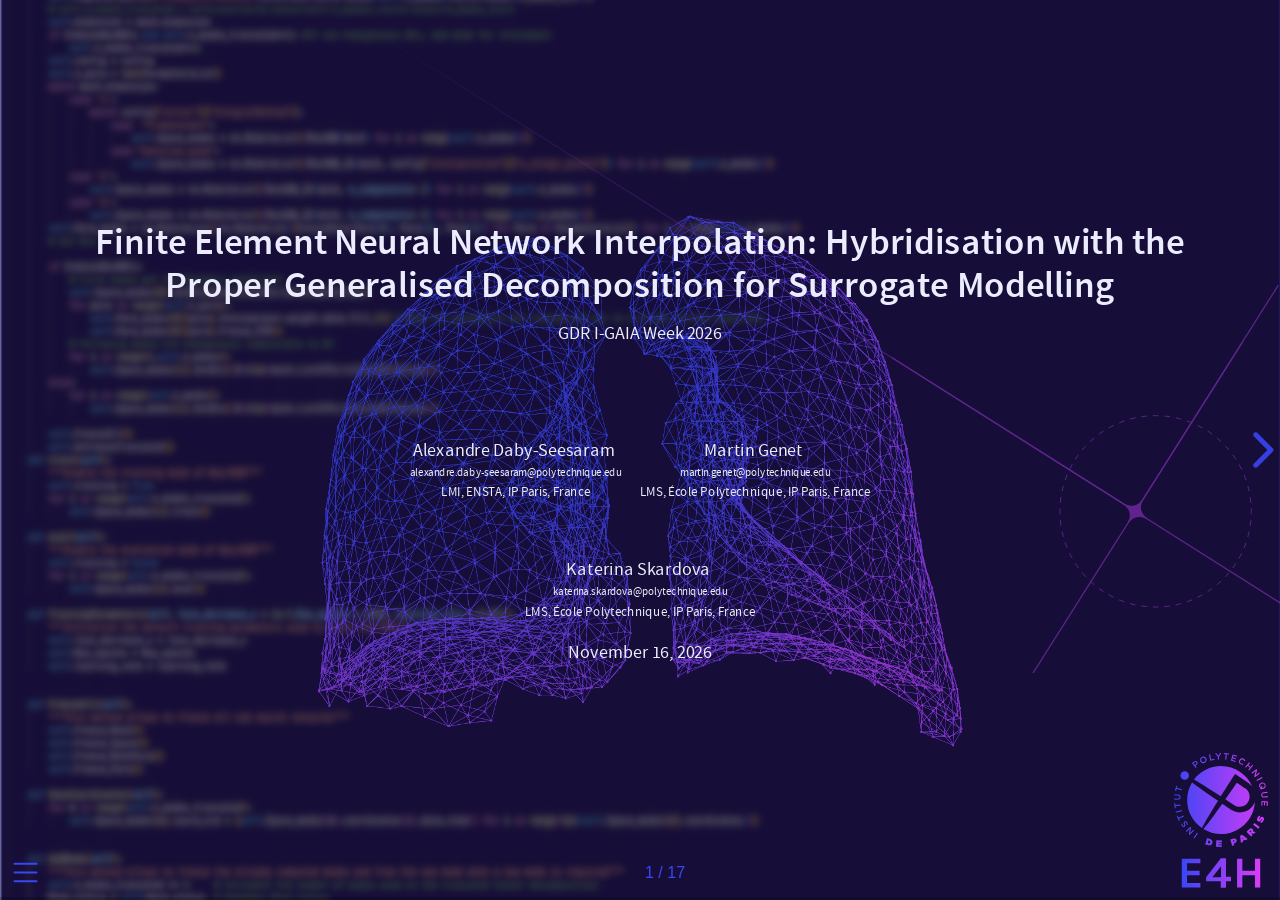
==== commit 7c7b5015: "Built site for gh-pages" ====
--- a/index.html
+++ b/index.html
@@ -478,7 +478,7 @@
 <li>Build a <strong>surrogate model</strong>
 <ul>
 <li>Parametrised solution <span class="math inline">\(\boldsymbol{u}\left(\textcolor{Blue}{\boldsymbol{x}}, \textcolor{LGreen}{\left\{\mu_i\right\}_{i \in \mathopen{~[\!\![~}1, \beta  \mathclose{~]\!\!]}}}\right)\)</span></li>
-<li>In modern terms, we want to learn a <strong>displacement field operator</strong> <span class="math inline">\(\textcolor{LGreen}{\left\{\mu_i\right\}_{i \in \mathopen{~[\!\![~}1, \beta  \mathclose{~]\!\!]}}} \mapsto \boldsymbol{u}\left(\textcolor{Blue}{\cdot}, \textcolor{LGreen}{\left\{\mu_i\right\}_{i \in \mathopen{~[\!\![~}1, \beta  \mathclose{~]\!\!]}}}\right)\)</span></li>
+<li>In modern terms, we want to learn a <strong>displacement field operator</strong> <span class="math inline">\(\textcolor{LGreen}{\left\{\mu_i\right\}_{i \in \mathopen{~[\!\![~}1, \beta  \mathclose{~]\!\!]}}} \mapsto \boldsymbol{u}_{\theta^{\star}}\left(\textcolor{Blue}{\cdot}, \textcolor{LGreen}{\left\{\mu_i\right\}_{i \in \mathopen{~[\!\![~}1, \beta  \mathclose{~]\!\!]}}}\right)\)</span></li>
 </ul></li>
 <li>No computations online</li>
 <li><strong>On the fly</strong> evaluation of the model
@@ -879,7 +879,7 @@
 <div class="fragment fade-up">
 <ul>
 <li>Finding the tensor decomposition by <strong>minimising</strong> the <strong>energy</strong> <span class="math display">\[
-      \left(\left\{\overline{\boldsymbol{u}}_i \right\}_{i\in \mathopen{~[\!\![~}1,m\mathclose{~]\!\!]}},\left\{\lambda_i^j \right\}_{
+      \boldsymbol{\theta^{\star}} = \left(\left\{\overline{\boldsymbol{u}}_i \right\}_{i\in \mathopen{~[\!\![~}1,m\mathclose{~]\!\!]}},\left\{\lambda_i^j \right\}_{
         \begin{cases}
             i\in \mathopen{~[\!\![~}1,m\mathclose{~]\!\!]}\\
             j\in \mathopen{~[\!\![~}1,\beta \mathclose{~]\!\!]}
@@ -906,17 +906,17 @@
 <div class="fragment fade-out" data-fragment-index="2">
 <div data-id="1">
 <p><span class="math display">\[
-\boldsymbol{u}_{\theta}\left(\boldsymbol{x}, \left\{\mu_i\right\}_{i \in \mathopen{~[\!\![~}1, \beta  \mathclose{~]\!\!]}}\right) =  \overline{\boldsymbol{u}}(\boldsymbol{x}) ~\prod_{j=1}^{\beta}\lambda^j(\mu^j) \]</span></p>
+\boldsymbol{u}_{\theta^{\star}}\left(\boldsymbol{x}, \left\{\mu_i\right\}_{i \in \mathopen{~[\!\![~}1, \beta  \mathclose{~]\!\!]}}\right) =  \overline{\boldsymbol{u}}(\boldsymbol{x}) ~\prod_{j=1}^{\beta}\lambda^j(\mu^j) \]</span></p>
 </div>
 </div>
 <div class="fragment fade-in-then-out" data-fragment-index="2">
 <p><span class="math display">\[
-\boldsymbol{u}_{\theta}\left(\boldsymbol{x}, \left\{\mu_i\right\}_{i \in \mathopen{~[\!\![~}1, \beta  \mathclose{~]\!\!]}}\right) = \textcolor{red}{\sum\limits_{i=1}^{2}} \overline{\boldsymbol{u}}_{\textcolor{red}{i}}(\boldsymbol{x}) ~\prod_{j=1}^{\beta}\lambda_{\textcolor{red}{i}}^j(\mu^j) \]</span></p>
+\boldsymbol{u}_{\theta^{\star}}\left(\boldsymbol{x}, \left\{\mu_i\right\}_{i \in \mathopen{~[\!\![~}1, \beta  \mathclose{~]\!\!]}}\right) = \textcolor{red}{\sum\limits_{i=1}^{2}} \overline{\boldsymbol{u}}_{\textcolor{red}{i}}(\boldsymbol{x}) ~\prod_{j=1}^{\beta}\lambda_{\textcolor{red}{i}}^j(\mu^j) \]</span></p>
 </div>
 <div class="fragment fade-in" data-fragment-index="3">
 <div data-id="2">
 <p><span class="math display">\[
-\boldsymbol{u}_{\theta}\left(\boldsymbol{x}, \left\{\mu_i\right\}_{i \in \mathopen{~[\!\![~}1, \beta  \mathclose{~]\!\!]}}\right) = \sum\limits_{i=1}^{\textcolor{red}{m}} \overline{\boldsymbol{u}}_i(\boldsymbol{x}) ~\prod_{j=1}^{\beta}\lambda_i^j(\mu^j) \]</span></p>
+\boldsymbol{u}_{\theta^{\star}}\left(\boldsymbol{x}, \left\{\mu_i\right\}_{i \in \mathopen{~[\!\![~}1, \beta  \mathclose{~]\!\!]}}\right) = \sum\limits_{i=1}^{\textcolor{red}{m}} \overline{\boldsymbol{u}}_i(\boldsymbol{x}) ~\prod_{j=1}^{\beta}\lambda_i^j(\mu^j) \]</span></p>
 </div>
 </div>
 </div>
@@ -987,7 +987,7 @@
 <p>Graphical implementation of Neural Network PGD</p>
 <div class="r-stack">
 <div data-id="2">
-<p><span class="math display">\[            \boldsymbol{u}_{\theta}\left(\textcolor{Blue}{\boldsymbol{x}}, \textcolor{LGreen}{\left\{\mu_i\right\}_{i \in \mathopen{~[\!\![~}1, \beta  \mathclose{~]\!\!]}}}\right) = \sum\limits_{i=1}^m \textcolor{Blue}{\overline{\boldsymbol{u}}_i(\boldsymbol{x})} ~\textcolor{LGreen}{\prod_{j=1}^{\beta}\lambda_i^j(\mu^j)} \]</span></p>
+<p><span class="math display">\[            \boldsymbol{u}_{\theta^{\star}}\left(\textcolor{Blue}{\boldsymbol{x}}, \textcolor{LGreen}{\left\{\mu_i\right\}_{i \in \mathopen{~[\!\![~}1, \beta  \mathclose{~]\!\!]}}}\right) = \sum\limits_{i=1}^m \textcolor{Blue}{\overline{\boldsymbol{u}}_i(\boldsymbol{x})} ~\textcolor{LGreen}{\prod_{j=1}^{\beta}\lambda_i^j(\mu^j)} \]</span></p>
 </div>
 </div>
 <div class="columns">
@@ -1017,7 +1017,7 @@
 <li><strong>No linearisation by hand</strong>, even for non-linear materials and follower loads</li>
 </ul></li>
 </ul>
-<div id="1d6fc982" class="cell" data-execution_count="1">
+<div id="ffdedc19" class="cell" data-execution_count="1">
 <div class="code-copy-outer-scaffold"><div class="sourceCode cell-code" id="cb1"><pre class="sourceCode numberSource python number-lines code-with-copy" data-id="quarto-animate-code"><code class="sourceCode python hljs"><span id="cb1-1" class="hljs-ln-code"><a></a><span class="kw">def</span> Loss(model,x,detJ,mu):</span>
 <span id="cb1-2" class="hljs-ln-code"><a></a>  </span>
 <span id="cb1-3" class="hljs-ln-code"><a></a>    u <span class="op">=</span> model.space_mode(x)</span>
@@ -1076,9 +1076,9 @@
 <div class="column" style="width:55%;">
 <div id="cell-GreedyconvergenceSVK" class="cell" data-execution_count="2">
 <div id="greedyconvergencesvk" class="cell-output cell-output-display">
-<div>                            <div id="b0283c3d-66c8-4586-891e-62e201749e9f" class="plotly-graph-div" style="height:400px; width:560px;"></div>            <script type="text/javascript">                require(["plotly"], function(Plotly) {                    window.PLOTLYENV=window.PLOTLYENV || {};                                    if (document.getElementById("b0283c3d-66c8-4586-891e-62e201749e9f")) {                    Plotly.newPlot(                        "b0283c3d-66c8-4586-891e-62e201749e9f",                        [{"line":{"color":"#170f38"},"mode":"lines","name":"Loss gap","x":[0,1,2,3,4,5,6,7,8,9,10,11,12,13,14,15,16,17,18,19,20,21,22,23,24,25,26,27,28,29,30,31,32,33,34,35,36,37,38,39,40,41,42,43,44,45,46,47,48,49,50,51,52,53,54,55,56,57,58,59,60,61,62,63,64,65,66,67,68,69,70,71,72,73,74,75,76,77,78],"y":[0.6847563218390805,0.4136697318007663,0.4136697318007663,0.4136697318007663,0.3005992337164752,0.2903371647509578,0.2902302681992338,0.2902302681992338,0.2902302681992338,0.1654143678160919,0.1654120689655173,0.1654120689655173,0.1654120689655173,0.14525,0.1452494252873563,0.1452494252873563,0.0322948275862069,0.0322942528735632,0.0322942528735632,0.0072609195402299,0.00725938697318,0.00725938697318,0.00725938697318,0.006138122605364,0.0057390804597702,0.0057354406130268,0.0057354406130268,0.0057354406130268,0.0051260536398467,0.0050084291187739,0.0050011494252873,0.0050011494252873,0.0050011494252873,0.0048588122605364,0.004854214559387,0.0048540229885057,0.0039565134099617,0.0033521072796935,0.0033333333333333,0.0033329501915708,0.0033298850574713,0.0033291187739463,0.0033291187739463,0.0031509578544062,0.0031233716475096,0.0030570881226054,0.003030459770115,0.0030279693486591,0.0030268199233716,0.0030266283524905,0.0030266283524905,0.0028630268199234,0.0028496168582375,0.002847509578544,0.0028473180076629,0.0028473180076629,0.0021534482758621,0.0018599616858237,0.0018563218390805,0.0018547892720306,0.001852490421456,0.0018515325670498,0.0018513409961685,0.0017572796934866,0.0017260536398467,0.0017197318007663,0.001715325670498,0.0017134099616858,0.0017134099616858,0.0017132183908046,0.0016568965517242,0.0016323754789272,0.0016078544061303,0.0015990421455939,0.0015967432950192,0.001595785440613,0.0015948275862068,0.0015944444444444,0.0015942528735633],"yaxis":"y","type":"scatter"},{"line":{"color":"#3a46f5","shape":"hv"},"mode":"lines","name":"Modes","visible":"legendonly","x":[0,1,2,3,4,5,6,7,8,9,10,11,12,13,14,15,16,17,18,19,20,21,22,23,24,25,26,27,28,29,30,31,32,33,34,35,36,37,38,39,40,41,42,43,44,45,46,47,48,49,50,51,52,53,54,55,56,57,58,59,60,61,62,63,64,65,66,67,68,69,70,71,72,73,74,75,76,77,78],"y":[1,1,1,1,2,2,2,2,2,3,3,3,3,4,4,4,5,5,5,6,6,6,6,7,7,7,7,7,8,8,8,8,8,9,9,9,9,9,9,9,9,9,9,10,10,10,10,10,10,10,10,11,11,11,11,11,12,12,12,12,12,12,12,13,13,13,13,13,13,13,14,14,14,14,14,14,14,14,14],"yaxis":"y2","type":"scatter"}],                        {"template":{"data":{"histogram2dcontour":[{"type":"histogram2dcontour","colorbar":{"outlinewidth":0,"ticks":""},"colorscale":[[0.0,"#0d0887"],[0.1111111111111111,"#46039f"],[0.2222222222222222,"#7201a8"],[0.3333333333333333,"#9c179e"],[0.4444444444444444,"#bd3786"],[0.5555555555555556,"#d8576b"],[0.6666666666666666,"#ed7953"],[0.7777777777777778,"#fb9f3a"],[0.8888888888888888,"#fdca26"],[1.0,"#f0f921"]]}],"choropleth":[{"type":"choropleth","colorbar":{"outlinewidth":0,"ticks":""}}],"histogram2d":[{"type":"histogram2d","colorbar":{"outlinewidth":0,"ticks":""},"colorscale":[[0.0,"#0d0887"],[0.1111111111111111,"#46039f"],[0.2222222222222222,"#7201a8"],[0.3333333333333333,"#9c179e"],[0.4444444444444444,"#bd3786"],[0.5555555555555556,"#d8576b"],[0.6666666666666666,"#ed7953"],[0.7777777777777778,"#fb9f3a"],[0.8888888888888888,"#fdca26"],[1.0,"#f0f921"]]}],"heatmap":[{"type":"heatmap","colorbar":{"outlinewidth":0,"ticks":""},"colorscale":[[0.0,"#0d0887"],[0.1111111111111111,"#46039f"],[0.2222222222222222,"#7201a8"],[0.3333333333333333,"#9c179e"],[0.4444444444444444,"#bd3786"],[0.5555555555555556,"#d8576b"],[0.6666666666666666,"#ed7953"],[0.7777777777777778,"#fb9f3a"],[0.8888888888888888,"#fdca26"],[1.0,"#f0f921"]]}],"heatmapgl":[{"type":"heatmapgl","colorbar":{"outlinewidth":0,"ticks":""},"colorscale":[[0.0,"#0d0887"],[0.1111111111111111,"#46039f"],[0.2222222222222222,"#7201a8"],[0.3333333333333333,"#9c179e"],[0.4444444444444444,"#bd3786"],[0.5555555555555556,"#d8576b"],[0.6666666666666666,"#ed7953"],[0.7777777777777778,"#fb9f3a"],[0.8888888888888888,"#fdca26"],[1.0,"#f0f921"]]}],"contourcarpet":[{"type":"contourcarpet","colorbar":{"outlinewidth":0,"ticks":""}}],"contour":[{"type":"contour","colorbar":{"outlinewidth":0,"ticks":""},"colorscale":[[0.0,"#0d0887"],[0.1111111111111111,"#46039f"],[0.2222222222222222,"#7201a8"],[0.3333333333333333,"#9c179e"],[0.4444444444444444,"#bd3786"],[0.5555555555555556,"#d8576b"],[0.6666666666666666,"#ed7953"],[0.7777777777777778,"#fb9f3a"],[0.8888888888888888,"#fdca26"],[1.0,"#f0f921"]]}],"surface":[{"type":"surface","colorbar":{"outlinewidth":0,"ticks":""},"colorscale":[[0.0,"#0d0887"],[0.1111111111111111,"#46039f"],[0.2222222222222222,"#7201a8"],[0.3333333333333333,"#9c179e"],[0.4444444444444444,"#bd3786"],[0.5555555555555556,"#d8576b"],[0.6666666666666666,"#ed7953"],[0.7777777777777778,"#fb9f3a"],[0.8888888888888888,"#fdca26"],[1.0,"#f0f921"]]}],"mesh3d":[{"type":"mesh3d","colorbar":{"outlinewidth":0,"ticks":""}}],"scatter":[{"fillpattern":{"fillmode":"overlay","size":10,"solidity":0.2},"type":"scatter"}],"parcoords":[{"type":"parcoords","line":{"colorbar":{"outlinewidth":0,"ticks":""}}}],"scatterpolargl":[{"type":"scatterpolargl","marker":{"colorbar":{"outlinewidth":0,"ticks":""}}}],"bar":[{"error_x":{"color":"#2a3f5f"},"error_y":{"color":"#2a3f5f"},"marker":{"line":{"color":"#E5ECF6","width":0.5},"pattern":{"fillmode":"overlay","size":10,"solidity":0.2}},"type":"bar"}],"scattergeo":[{"type":"scattergeo","marker":{"colorbar":{"outlinewidth":0,"ticks":""}}}],"scatterpolar":[{"type":"scatterpolar","marker":{"colorbar":{"outlinewidth":0,"ticks":""}}}],"histogram":[{"marker":{"pattern":{"fillmode":"overlay","size":10,"solidity":0.2}},"type":"histogram"}],"scattergl":[{"type":"scattergl","marker":{"colorbar":{"outlinewidth":0,"ticks":""}}}],"scatter3d":[{"type":"scatter3d","line":{"colorbar":{"outlinewidth":0,"ticks":""}},"marker":{"colorbar":{"outlinewidth":0,"ticks":""}}}],"scattermapbox":[{"type":"scattermapbox","marker":{"colorbar":{"outlinewidth":0,"ticks":""}}}],"scatterternary":[{"type":"scatterternary","marker":{"colorbar":{"outlinewidth":0,"ticks":""}}}],"scattercarpet":[{"type":"scattercarpet","marker":{"colorbar":{"outlinewidth":0,"ticks":""}}}],"carpet":[{"aaxis":{"endlinecolor":"#2a3f5f","gridcolor":"white","linecolor":"white","minorgridcolor":"white","startlinecolor":"#2a3f5f"},"baxis":{"endlinecolor":"#2a3f5f","gridcolor":"white","linecolor":"white","minorgridcolor":"white","startlinecolor":"#2a3f5f"},"type":"carpet"}],"table":[{"cells":{"fill":{"color":"#EBF0F8"},"line":{"color":"white"}},"header":{"fill":{"color":"#C8D4E3"},"line":{"color":"white"}},"type":"table"}],"barpolar":[{"marker":{"line":{"color":"#E5ECF6","width":0.5},"pattern":{"fillmode":"overlay","size":10,"solidity":0.2}},"type":"barpolar"}],"pie":[{"automargin":true,"type":"pie"}]},"layout":{"autotypenumbers":"strict","colorway":["#636efa","#EF553B","#00cc96","#ab63fa","#FFA15A","#19d3f3","#FF6692","#B6E880","#FF97FF","#FECB52"],"font":{"color":"#2a3f5f"},"hovermode":"closest","hoverlabel":{"align":"left"},"paper_bgcolor":"white","plot_bgcolor":"#E5ECF6","polar":{"bgcolor":"#E5ECF6","angularaxis":{"gridcolor":"white","linecolor":"white","ticks":""},"radialaxis":{"gridcolor":"white","linecolor":"white","ticks":""}},"ternary":{"bgcolor":"#E5ECF6","aaxis":{"gridcolor":"white","linecolor":"white","ticks":""},"baxis":{"gridcolor":"white","linecolor":"white","ticks":""},"caxis":{"gridcolor":"white","linecolor":"white","ticks":""}},"coloraxis":{"colorbar":{"outlinewidth":0,"ticks":""}},"colorscale":{"sequential":[[0.0,"#0d0887"],[0.1111111111111111,"#46039f"],[0.2222222222222222,"#7201a8"],[0.3333333333333333,"#9c179e"],[0.4444444444444444,"#bd3786"],[0.5555555555555556,"#d8576b"],[0.6666666666666666,"#ed7953"],[0.7777777777777778,"#fb9f3a"],[0.8888888888888888,"#fdca26"],[1.0,"#f0f921"]],"sequentialminus":[[0.0,"#0d0887"],[0.1111111111111111,"#46039f"],[0.2222222222222222,"#7201a8"],[0.3333333333333333,"#9c179e"],[0.4444444444444444,"#bd3786"],[0.5555555555555556,"#d8576b"],[0.6666666666666666,"#ed7953"],[0.7777777777777778,"#fb9f3a"],[0.8888888888888888,"#fdca26"],[1.0,"#f0f921"]],"diverging":[[0,"#8e0152"],[0.1,"#c51b7d"],[0.2,"#de77ae"],[0.3,"#f1b6da"],[0.4,"#fde0ef"],[0.5,"#f7f7f7"],[0.6,"#e6f5d0"],[0.7,"#b8e186"],[0.8,"#7fbc41"],[0.9,"#4d9221"],[1,"#276419"]]},"xaxis":{"gridcolor":"white","linecolor":"white","ticks":"","title":{"standoff":15},"zerolinecolor":"white","automargin":true,"zerolinewidth":2},"yaxis":{"gridcolor":"white","linecolor":"white","ticks":"","title":{"standoff":15},"zerolinecolor":"white","automargin":true,"zerolinewidth":2},"scene":{"xaxis":{"backgroundcolor":"#E5ECF6","gridcolor":"white","linecolor":"white","showbackground":true,"ticks":"","zerolinecolor":"white","gridwidth":2},"yaxis":{"backgroundcolor":"#E5ECF6","gridcolor":"white","linecolor":"white","showbackground":true,"ticks":"","zerolinecolor":"white","gridwidth":2},"zaxis":{"backgroundcolor":"#E5ECF6","gridcolor":"white","linecolor":"white","showbackground":true,"ticks":"","zerolinecolor":"white","gridwidth":2}},"shapedefaults":{"line":{"color":"#2a3f5f"}},"annotationdefaults":{"arrowcolor":"#2a3f5f","arrowhead":0,"arrowwidth":1},"geo":{"bgcolor":"white","landcolor":"#E5ECF6","subunitcolor":"white","showland":true,"showlakes":true,"lakecolor":"white"},"title":{"x":0.05},"mapbox":{"style":"light"},"margin":{"b":0,"l":0,"r":0,"t":30}}},"xaxis":{"title":{"text":"Iterations (L-BFGS)"},"showgrid":true,"gridcolor":"lightgray"},"yaxis":{"title":{"font":{"color":"#170f38"},"text":"Relative loss gap"},"tickfont":{"color":"#170f38"},"type":"log","tickvals":[0.001,0.01,0.1,1],"ticktext":["10\u207b\u00b3","10\u207b\u00b2","10\u207b\u00b9","1"],"showgrid":true,"gridcolor":"lightgray"},"yaxis2":{"title":{"text":"Modes","font":{"color":"#3a46f5"}},"overlaying":"y","side":"right","range":[0,15],"tickvals":[1,2,4,6,8,10,12,14],"tickfont":{"color":"#3a46f5"}},"legend":{"x":1.12,"y":0.9},"plot_bgcolor":"rgba(0,0,0,0)","width":560,"height":400},                        {"responsive": true}                    ).then(function(){
+<div>                            <div id="a47dd0b0-d443-47f2-84c8-215e87884623" class="plotly-graph-div" style="height:400px; width:560px;"></div>            <script type="text/javascript">                require(["plotly"], function(Plotly) {                    window.PLOTLYENV=window.PLOTLYENV || {};                                    if (document.getElementById("a47dd0b0-d443-47f2-84c8-215e87884623")) {                    Plotly.newPlot(                        "a47dd0b0-d443-47f2-84c8-215e87884623",                        [{"line":{"color":"#170f38"},"mode":"lines","name":"Loss gap","x":[0,1,2,3,4,5,6,7,8,9,10,11,12,13,14,15,16,17,18,19,20,21,22,23,24,25,26,27,28,29,30,31,32,33,34,35,36,37,38,39,40,41,42,43,44,45,46,47,48,49,50,51,52,53,54,55,56,57,58,59,60,61,62,63,64,65,66,67,68,69,70,71,72,73,74,75,76,77,78],"y":[0.6847563218390805,0.4136697318007663,0.4136697318007663,0.4136697318007663,0.3005992337164752,0.2903371647509578,0.2902302681992338,0.2902302681992338,0.2902302681992338,0.1654143678160919,0.1654120689655173,0.1654120689655173,0.1654120689655173,0.14525,0.1452494252873563,0.1452494252873563,0.0322948275862069,0.0322942528735632,0.0322942528735632,0.0072609195402299,0.00725938697318,0.00725938697318,0.00725938697318,0.006138122605364,0.0057390804597702,0.0057354406130268,0.0057354406130268,0.0057354406130268,0.0051260536398467,0.0050084291187739,0.0050011494252873,0.0050011494252873,0.0050011494252873,0.0048588122605364,0.004854214559387,0.0048540229885057,0.0039565134099617,0.0033521072796935,0.0033333333333333,0.0033329501915708,0.0033298850574713,0.0033291187739463,0.0033291187739463,0.0031509578544062,0.0031233716475096,0.0030570881226054,0.003030459770115,0.0030279693486591,0.0030268199233716,0.0030266283524905,0.0030266283524905,0.0028630268199234,0.0028496168582375,0.002847509578544,0.0028473180076629,0.0028473180076629,0.0021534482758621,0.0018599616858237,0.0018563218390805,0.0018547892720306,0.001852490421456,0.0018515325670498,0.0018513409961685,0.0017572796934866,0.0017260536398467,0.0017197318007663,0.001715325670498,0.0017134099616858,0.0017134099616858,0.0017132183908046,0.0016568965517242,0.0016323754789272,0.0016078544061303,0.0015990421455939,0.0015967432950192,0.001595785440613,0.0015948275862068,0.0015944444444444,0.0015942528735633],"yaxis":"y","type":"scatter"},{"line":{"color":"#3a46f5","shape":"hv"},"mode":"lines","name":"Modes","visible":"legendonly","x":[0,1,2,3,4,5,6,7,8,9,10,11,12,13,14,15,16,17,18,19,20,21,22,23,24,25,26,27,28,29,30,31,32,33,34,35,36,37,38,39,40,41,42,43,44,45,46,47,48,49,50,51,52,53,54,55,56,57,58,59,60,61,62,63,64,65,66,67,68,69,70,71,72,73,74,75,76,77,78],"y":[1,1,1,1,2,2,2,2,2,3,3,3,3,4,4,4,5,5,5,6,6,6,6,7,7,7,7,7,8,8,8,8,8,9,9,9,9,9,9,9,9,9,9,10,10,10,10,10,10,10,10,11,11,11,11,11,12,12,12,12,12,12,12,13,13,13,13,13,13,13,14,14,14,14,14,14,14,14,14],"yaxis":"y2","type":"scatter"}],                        {"template":{"data":{"histogram2dcontour":[{"type":"histogram2dcontour","colorbar":{"outlinewidth":0,"ticks":""},"colorscale":[[0.0,"#0d0887"],[0.1111111111111111,"#46039f"],[0.2222222222222222,"#7201a8"],[0.3333333333333333,"#9c179e"],[0.4444444444444444,"#bd3786"],[0.5555555555555556,"#d8576b"],[0.6666666666666666,"#ed7953"],[0.7777777777777778,"#fb9f3a"],[0.8888888888888888,"#fdca26"],[1.0,"#f0f921"]]}],"choropleth":[{"type":"choropleth","colorbar":{"outlinewidth":0,"ticks":""}}],"histogram2d":[{"type":"histogram2d","colorbar":{"outlinewidth":0,"ticks":""},"colorscale":[[0.0,"#0d0887"],[0.1111111111111111,"#46039f"],[0.2222222222222222,"#7201a8"],[0.3333333333333333,"#9c179e"],[0.4444444444444444,"#bd3786"],[0.5555555555555556,"#d8576b"],[0.6666666666666666,"#ed7953"],[0.7777777777777778,"#fb9f3a"],[0.8888888888888888,"#fdca26"],[1.0,"#f0f921"]]}],"heatmap":[{"type":"heatmap","colorbar":{"outlinewidth":0,"ticks":""},"colorscale":[[0.0,"#0d0887"],[0.1111111111111111,"#46039f"],[0.2222222222222222,"#7201a8"],[0.3333333333333333,"#9c179e"],[0.4444444444444444,"#bd3786"],[0.5555555555555556,"#d8576b"],[0.6666666666666666,"#ed7953"],[0.7777777777777778,"#fb9f3a"],[0.8888888888888888,"#fdca26"],[1.0,"#f0f921"]]}],"heatmapgl":[{"type":"heatmapgl","colorbar":{"outlinewidth":0,"ticks":""},"colorscale":[[0.0,"#0d0887"],[0.1111111111111111,"#46039f"],[0.2222222222222222,"#7201a8"],[0.3333333333333333,"#9c179e"],[0.4444444444444444,"#bd3786"],[0.5555555555555556,"#d8576b"],[0.6666666666666666,"#ed7953"],[0.7777777777777778,"#fb9f3a"],[0.8888888888888888,"#fdca26"],[1.0,"#f0f921"]]}],"contourcarpet":[{"type":"contourcarpet","colorbar":{"outlinewidth":0,"ticks":""}}],"contour":[{"type":"contour","colorbar":{"outlinewidth":0,"ticks":""},"colorscale":[[0.0,"#0d0887"],[0.1111111111111111,"#46039f"],[0.2222222222222222,"#7201a8"],[0.3333333333333333,"#9c179e"],[0.4444444444444444,"#bd3786"],[0.5555555555555556,"#d8576b"],[0.6666666666666666,"#ed7953"],[0.7777777777777778,"#fb9f3a"],[0.8888888888888888,"#fdca26"],[1.0,"#f0f921"]]}],"surface":[{"type":"surface","colorbar":{"outlinewidth":0,"ticks":""},"colorscale":[[0.0,"#0d0887"],[0.1111111111111111,"#46039f"],[0.2222222222222222,"#7201a8"],[0.3333333333333333,"#9c179e"],[0.4444444444444444,"#bd3786"],[0.5555555555555556,"#d8576b"],[0.6666666666666666,"#ed7953"],[0.7777777777777778,"#fb9f3a"],[0.8888888888888888,"#fdca26"],[1.0,"#f0f921"]]}],"mesh3d":[{"type":"mesh3d","colorbar":{"outlinewidth":0,"ticks":""}}],"scatter":[{"fillpattern":{"fillmode":"overlay","size":10,"solidity":0.2},"type":"scatter"}],"parcoords":[{"type":"parcoords","line":{"colorbar":{"outlinewidth":0,"ticks":""}}}],"scatterpolargl":[{"type":"scatterpolargl","marker":{"colorbar":{"outlinewidth":0,"ticks":""}}}],"bar":[{"error_x":{"color":"#2a3f5f"},"error_y":{"color":"#2a3f5f"},"marker":{"line":{"color":"#E5ECF6","width":0.5},"pattern":{"fillmode":"overlay","size":10,"solidity":0.2}},"type":"bar"}],"scattergeo":[{"type":"scattergeo","marker":{"colorbar":{"outlinewidth":0,"ticks":""}}}],"scatterpolar":[{"type":"scatterpolar","marker":{"colorbar":{"outlinewidth":0,"ticks":""}}}],"histogram":[{"marker":{"pattern":{"fillmode":"overlay","size":10,"solidity":0.2}},"type":"histogram"}],"scattergl":[{"type":"scattergl","marker":{"colorbar":{"outlinewidth":0,"ticks":""}}}],"scatter3d":[{"type":"scatter3d","line":{"colorbar":{"outlinewidth":0,"ticks":""}},"marker":{"colorbar":{"outlinewidth":0,"ticks":""}}}],"scattermapbox":[{"type":"scattermapbox","marker":{"colorbar":{"outlinewidth":0,"ticks":""}}}],"scatterternary":[{"type":"scatterternary","marker":{"colorbar":{"outlinewidth":0,"ticks":""}}}],"scattercarpet":[{"type":"scattercarpet","marker":{"colorbar":{"outlinewidth":0,"ticks":""}}}],"carpet":[{"aaxis":{"endlinecolor":"#2a3f5f","gridcolor":"white","linecolor":"white","minorgridcolor":"white","startlinecolor":"#2a3f5f"},"baxis":{"endlinecolor":"#2a3f5f","gridcolor":"white","linecolor":"white","minorgridcolor":"white","startlinecolor":"#2a3f5f"},"type":"carpet"}],"table":[{"cells":{"fill":{"color":"#EBF0F8"},"line":{"color":"white"}},"header":{"fill":{"color":"#C8D4E3"},"line":{"color":"white"}},"type":"table"}],"barpolar":[{"marker":{"line":{"color":"#E5ECF6","width":0.5},"pattern":{"fillmode":"overlay","size":10,"solidity":0.2}},"type":"barpolar"}],"pie":[{"automargin":true,"type":"pie"}]},"layout":{"autotypenumbers":"strict","colorway":["#636efa","#EF553B","#00cc96","#ab63fa","#FFA15A","#19d3f3","#FF6692","#B6E880","#FF97FF","#FECB52"],"font":{"color":"#2a3f5f"},"hovermode":"closest","hoverlabel":{"align":"left"},"paper_bgcolor":"white","plot_bgcolor":"#E5ECF6","polar":{"bgcolor":"#E5ECF6","angularaxis":{"gridcolor":"white","linecolor":"white","ticks":""},"radialaxis":{"gridcolor":"white","linecolor":"white","ticks":""}},"ternary":{"bgcolor":"#E5ECF6","aaxis":{"gridcolor":"white","linecolor":"white","ticks":""},"baxis":{"gridcolor":"white","linecolor":"white","ticks":""},"caxis":{"gridcolor":"white","linecolor":"white","ticks":""}},"coloraxis":{"colorbar":{"outlinewidth":0,"ticks":""}},"colorscale":{"sequential":[[0.0,"#0d0887"],[0.1111111111111111,"#46039f"],[0.2222222222222222,"#7201a8"],[0.3333333333333333,"#9c179e"],[0.4444444444444444,"#bd3786"],[0.5555555555555556,"#d8576b"],[0.6666666666666666,"#ed7953"],[0.7777777777777778,"#fb9f3a"],[0.8888888888888888,"#fdca26"],[1.0,"#f0f921"]],"sequentialminus":[[0.0,"#0d0887"],[0.1111111111111111,"#46039f"],[0.2222222222222222,"#7201a8"],[0.3333333333333333,"#9c179e"],[0.4444444444444444,"#bd3786"],[0.5555555555555556,"#d8576b"],[0.6666666666666666,"#ed7953"],[0.7777777777777778,"#fb9f3a"],[0.8888888888888888,"#fdca26"],[1.0,"#f0f921"]],"diverging":[[0,"#8e0152"],[0.1,"#c51b7d"],[0.2,"#de77ae"],[0.3,"#f1b6da"],[0.4,"#fde0ef"],[0.5,"#f7f7f7"],[0.6,"#e6f5d0"],[0.7,"#b8e186"],[0.8,"#7fbc41"],[0.9,"#4d9221"],[1,"#276419"]]},"xaxis":{"gridcolor":"white","linecolor":"white","ticks":"","title":{"standoff":15},"zerolinecolor":"white","automargin":true,"zerolinewidth":2},"yaxis":{"gridcolor":"white","linecolor":"white","ticks":"","title":{"standoff":15},"zerolinecolor":"white","automargin":true,"zerolinewidth":2},"scene":{"xaxis":{"backgroundcolor":"#E5ECF6","gridcolor":"white","linecolor":"white","showbackground":true,"ticks":"","zerolinecolor":"white","gridwidth":2},"yaxis":{"backgroundcolor":"#E5ECF6","gridcolor":"white","linecolor":"white","showbackground":true,"ticks":"","zerolinecolor":"white","gridwidth":2},"zaxis":{"backgroundcolor":"#E5ECF6","gridcolor":"white","linecolor":"white","showbackground":true,"ticks":"","zerolinecolor":"white","gridwidth":2}},"shapedefaults":{"line":{"color":"#2a3f5f"}},"annotationdefaults":{"arrowcolor":"#2a3f5f","arrowhead":0,"arrowwidth":1},"geo":{"bgcolor":"white","landcolor":"#E5ECF6","subunitcolor":"white","showland":true,"showlakes":true,"lakecolor":"white"},"title":{"x":0.05},"mapbox":{"style":"light"},"margin":{"b":0,"l":0,"r":0,"t":30}}},"xaxis":{"title":{"text":"Iterations (L-BFGS)"},"showgrid":true,"gridcolor":"lightgray"},"yaxis":{"title":{"font":{"color":"#170f38"},"text":"Relative loss gap"},"tickfont":{"color":"#170f38"},"type":"log","tickvals":[0.001,0.01,0.1,1],"ticktext":["10\u207b\u00b3","10\u207b\u00b2","10\u207b\u00b9","1"],"showgrid":true,"gridcolor":"lightgray"},"yaxis2":{"title":{"text":"Modes","font":{"color":"#3a46f5"}},"overlaying":"y","side":"right","range":[0,15],"tickvals":[1,2,4,6,8,10,12,14],"tickfont":{"color":"#3a46f5"}},"legend":{"x":1.12,"y":0.9},"plot_bgcolor":"rgba(0,0,0,0)","width":560,"height":400},                        {"responsive": true}                    ).then(function(){
                             
-var gd = document.getElementById('b0283c3d-66c8-4586-891e-62e201749e9f');
+var gd = document.getElementById('a47dd0b0-d443-47f2-84c8-215e87884623');
 var x = new MutationObserver(function (mutations, observer) {{
         var display = window.getComputedStyle(gd).display;
         if (!display || display === 'none') {{
@@ -1179,7 +1179,7 @@
 <ul>
 <li><strong>Interpretable</strong> weights <span class="math inline">\(=\)</span> nodal values
 <ul>
-<li>Direct initialisation of the new <span class="math inline">\(\textcolor{Blue}{\boldsymbol{\theta}}\)</span> <span class="math display">\[\overline{\boldsymbol{u}}_{i,k}^{(\ell+1)} = \sum\limits_{p} N_p^{(\ell)}\left(\boldsymbol{x}_k^{(\ell+1)}\right) \overline{\boldsymbol{u}}_{i,p}^{(\ell)}\]</span></li>
+<li>Direct initialisation of the new <span class="math inline">\(\textcolor{Blue}{\boldsymbol{\theta^{\start}}}\)</span> <span class="math display">\[\overline{\boldsymbol{u}}_{i,k}^{(\ell+1)} = \sum\limits_{p} N_p^{(\ell)}\left(\boldsymbol{x}_k^{(\ell+1)}\right) \overline{\boldsymbol{u}}_{i,p}^{(\ell)}\]</span></li>
 <li><span class="math inline">\(\textcolor{LGreen}{\lambda_i^j}\)</span> kept as is</li>
 </ul></li>
 <li><strong>Coarse</strong> (cheap) training, then <strong>fine tuning</strong> of all modes</li>
@@ -1647,11 +1647,11 @@
 </div>
 </div><div class="column" style="width:50%;">
 <div class="fragment fade-in-then-out" data-fragment-index="2">
-<div id="e31b15ea" class="cell" data-execution_count="3">
+<div id="508f8371" class="cell" data-execution_count="3">
 <div class="cell-output cell-output-display">
-<div>                            <div id="e23c6ee1-422c-4da4-a980-f68c2e965272" class="plotly-graph-div" style="height:355px; width:450px;"></div>            <script type="text/javascript">                require(["plotly"], function(Plotly) {                    window.PLOTLYENV=window.PLOTLYENV || {};                                    if (document.getElementById("e23c6ee1-422c-4da4-a980-f68c2e965272")) {                    Plotly.newPlot(                        "e23c6ee1-422c-4da4-a980-f68c2e965272",                        [{"marker":{"color":[0.0,0.002004008016032064,0.004008016032064128,0.0060120240480961915,0.008016032064128256,0.01002004008016032,0.012024048096192383,0.014028056112224447,0.01603206412825651,0.018036072144288574,0.02004008016032064,0.022044088176352703,0.024048096192384766,0.026052104208416832,0.028056112224448895,0.03006012024048096,0.03206412825651302,0.03406813627254509,0.03607214428857715,0.038076152304609215,0.04008016032064128,0.04208416833667334,0.044088176352705406,0.04609218436873747,0.04809619238476953,0.0501002004008016,0.052104208416833664,0.05410821643286573,0.05611222444889779,0.058116232464929855,0.06012024048096192,0.06212424849699398,0.06412825651302605,0.06613226452905811,0.06813627254509018,0.07014028056112225,0.0721442885771543,0.07414829659318636,0.07615230460921843,0.0781563126252505,0.08016032064128256,0.08216432865731463,0.08416833667334668,0.08617234468937875,0.08817635270541081,0.09018036072144288,0.09218436873747494,0.09418837675350701,0.09619238476953906,0.09819639278557113,0.1002004008016032,0.10220440881763526,0.10420841683366733,0.1062124248496994,0.10821643286573146,0.11022044088176351,0.11222444889779558,0.11422845691382764,0.11623246492985971,0.11823647294589178,0.12024048096192384,0.1222444889779559,0.12424849699398796,0.12625250501002003,0.1282565130260521,0.13026052104208416,0.13226452905811623,0.1342685370741483,0.13627254509018036,0.13827655310621242,0.1402805611222445,0.14228456913827653,0.1442885771543086,0.14629258517034066,0.14829659318637273,0.1503006012024048,0.15230460921843686,0.15430861723446893,0.156312625250501,0.15831663326653306,0.16032064128256512,0.1623246492985972,0.16432865731462926,0.16633266533066132,0.16833667334669336,0.17034068136272543,0.1723446893787575,0.17434869739478956,0.17635270541082163,0.1783567134268537,0.18036072144288576,0.18236472945891782,0.1843687374749499,0.18637274549098196,0.18837675350701402,0.1903807615230461,0.19238476953907813,0.1943887775551102,0.19639278557114226,0.19839679358717432,0.2004008016032064,0.20240480961923846,0.20440881763527052,0.2064128256513026,0.20841683366733466,0.21042084168336672,0.2124248496993988,0.21442885771543085,0.21643286573146292,0.21843687374749496,0.22044088176352702,0.2224448897795591,0.22444889779559116,0.22645290581162322,0.2284569138276553,0.23046092184368736,0.23246492985971942,0.2344689378757515,0.23647294589178355,0.23847695390781562,0.24048096192384769,0.24248496993987975,0.2444889779559118,0.24649298597194386,0.24849699398797592,0.250501002004008,0.25250501002004005,0.2545090180360721,0.2565130260521042,0.25851703406813625,0.2605210420841683,0.2625250501002004,0.26452905811623245,0.2665330661322645,0.2685370741482966,0.27054108216432865,0.2725450901803607,0.2745490981963928,0.27655310621242485,0.2785571142284569,0.280561122244489,0.282565130260521,0.28456913827655306,0.2865731462925851,0.2885771543086172,0.29058116232464926,0.2925851703406813,0.2945891783567134,0.29659318637274545,0.2985971943887775,0.3006012024048096,0.30260521042084165,0.3046092184368737,0.3066132264529058,0.30861723446893785,0.3106212424849699,0.312625250501002,0.31462925851703405,0.3166332665330661,0.3186372745490982,0.32064128256513025,0.3226452905811623,0.3246492985971944,0.32665330661322645,0.3286573146292585,0.3306613226452906,0.33266533066132264,0.33466933867735466,0.3366733466933867,0.3386773547094188,0.34068136272545085,0.3426853707414829,0.344689378757515,0.34669338677354705,0.3486973947895791,0.3507014028056112,0.35270541082164325,0.3547094188376753,0.3567134268537074,0.35871743486973945,0.3607214428857715,0.3627254509018036,0.36472945891783565,0.3667334669338677,0.3687374749498998,0.37074148296593185,0.3727454909819639,0.374749498997996,0.37675350701402804,0.3787575150300601,0.3807615230460922,0.38276553106212424,0.38476953907815625,0.3867735470941883,0.3887775551102204,0.39078156312625245,0.3927855711422845,0.3947895791583166,0.39679358717434865,0.3987975951903807,0.4008016032064128,0.40280561122244485,0.4048096192384769,0.406813627254509,0.40881763527054105,0.4108216432865731,0.4128256513026052,0.41482965931863724,0.4168336673346693,0.4188376753507014,0.42084168336673344,0.4228456913827655,0.4248496993987976,0.42685370741482964,0.4288577154308617,0.4308617234468938,0.43286573146292584,0.4348697394789579,0.4368737474949899,0.438877755511022,0.44088176352705405,0.4428857715430861,0.4448897795591182,0.44689378757515025,0.4488977955911823,0.4509018036072144,0.45290581162324645,0.4549098196392785,0.4569138276553106,0.45891783567134264,0.4609218436873747,0.4629258517034068,0.46492985971943884,0.4669338677354709,0.468937875751503,0.47094188376753504,0.4729458917835671,0.4749498997995992,0.47695390781563124,0.4789579158316633,0.48096192384769537,0.48296593186372744,0.4849699398797595,0.48697394789579157,0.4889779559118236,0.49098196392785565,0.4929859719438877,0.4949899799599198,0.49699398797595185,0.4989979959919839,0.501002004008016,0.503006012024048,0.5050100200400801,0.5070140280561122,0.5090180360721442,0.5110220440881763,0.5130260521042084,0.5150300601202404,0.5170340681362725,0.5190380761523046,0.5210420841683366,0.5230460921843687,0.5250501002004008,0.5270541082164328,0.5290581162324649,0.531062124248497,0.533066132264529,0.5350701402805611,0.5370741482965932,0.5390781563126252,0.5410821643286573,0.5430861723446894,0.5450901803607214,0.5470941883767535,0.5490981963927856,0.5511022044088176,0.5531062124248497,0.5551102204408818,0.5571142284569138,0.5591182364729459,0.561122244488978,0.56312625250501,0.565130260521042,0.567134268537074,0.5691382765531061,0.5711422845691382,0.5731462925851702,0.5751503006012023,0.5771543086172344,0.5791583166332664,0.5811623246492985,0.5831663326653306,0.5851703406813626,0.5871743486973947,0.5891783567134268,0.5911823647294588,0.5931863727454909,0.595190380761523,0.597194388777555,0.5991983967935871,0.6012024048096192,0.6032064128256512,0.6052104208416833,0.6072144288577154,0.6092184368737474,0.6112224448897795,0.6132264529058116,0.6152304609218436,0.6172344689378757,0.6192384769539078,0.6212424849699398,0.6232464929859719,0.625250501002004,0.627254509018036,0.6292585170340681,0.6312625250501002,0.6332665330661322,0.6352705410821643,0.6372745490981964,0.6392785571142284,0.6412825651302605,0.6432865731462926,0.6452905811623246,0.6472945891783567,0.6492985971943888,0.6513026052104208,0.6533066132264529,0.655310621242485,0.657314629258517,0.6593186372745491,0.6613226452905812,0.6633266533066132,0.6653306613226453,0.6673346693386772,0.6693386773547093,0.6713426853707414,0.6733466933867734,0.6753507014028055,0.6773547094188376,0.6793587174348696,0.6813627254509017,0.6833667334669338,0.6853707414829658,0.6873747494989979,0.68937875751503,0.691382765531062,0.6933867735470941,0.6953907815631262,0.6973947895791582,0.6993987975951903,0.7014028056112224,0.7034068136272544,0.7054108216432865,0.7074148296593186,0.7094188376753506,0.7114228456913827,0.7134268537074148,0.7154308617234468,0.7174348697394789,0.719438877755511,0.721442885771543,0.7234468937875751,0.7254509018036072,0.7274549098196392,0.7294589178356713,0.7314629258517034,0.7334669338677354,0.7354709418837675,0.7374749498997996,0.7394789579158316,0.7414829659318637,0.7434869739478958,0.7454909819639278,0.7474949899799599,0.749498997995992,0.751503006012024,0.7535070140280561,0.7555110220440882,0.7575150300601202,0.7595190380761523,0.7615230460921844,0.7635270541082164,0.7655310621242485,0.7675350701402806,0.7695390781563125,0.7715430861723446,0.7735470941883766,0.7755511022044087,0.7775551102204408,0.7795591182364728,0.7815631262525049,0.783567134268537,0.785571142284569,0.7875751503006011,0.7895791583166332,0.7915831663326652,0.7935871743486973,0.7955911823647294,0.7975951903807614,0.7995991983967935,0.8016032064128256,0.8036072144288576,0.8056112224448897,0.8076152304609218,0.8096192384769538,0.8116232464929859,0.813627254509018,0.81563126252505,0.8176352705410821,0.8196392785571142,0.8216432865731462,0.8236472945891783,0.8256513026052104,0.8276553106212424,0.8296593186372745,0.8316633266533066,0.8336673346693386,0.8356713426853707,0.8376753507014028,0.8396793587174348,0.8416833667334669,0.843687374749499,0.845691382765531,0.8476953907815631,0.8496993987975952,0.8517034068136272,0.8537074148296593,0.8557114228456913,0.8577154308617234,0.8597194388777555,0.8617234468937875,0.8637274549098196,0.8657314629258517,0.8677354709418837,0.8697394789579158,0.8717434869739479,0.8737474949899798,0.8757515030060119,0.877755511022044,0.879759519038076,0.8817635270541081,0.8837675350701402,0.8857715430861722,0.8877755511022043,0.8897795591182364,0.8917835671342684,0.8937875751503005,0.8957915831663326,0.8977955911823646,0.8997995991983967,0.9018036072144288,0.9038076152304608,0.9058116232464929,0.907815631262525,0.909819639278557,0.9118236472945891,0.9138276553106212,0.9158316633266532,0.9178356713426853,0.9198396793587174,0.9218436873747494,0.9238476953907815,0.9258517034068136,0.9278557114228456,0.9298597194388777,0.9318637274549098,0.9338677354709418,0.9358717434869739,0.937875751503006,0.939879759519038,0.9418837675350701,0.9438877755511021,0.9458917835671342,0.9478957915831663,0.9498997995991983,0.9519038076152304,0.9539078156312625,0.9559118236472945,0.9579158316633266,0.9599198396793587,0.9619238476953907,0.9639278557114228,0.9659318637274549,0.9679358717434869,0.969939879759519,0.9719438877755511,0.9739478957915831,0.9759519038076151,0.9779559118236472,0.9799599198396792,0.9819639278557113,0.9839679358717434,0.9859719438877754,0.9879759519038075,0.9899799599198396,0.9919839679358716,0.9939879759519037,0.9959919839679358,0.9979959919839678,1.0],"colorscale":[[0.0,"#440154"],[0.1111111111111111,"#482878"],[0.2222222222222222,"#3e4989"],[0.3333333333333333,"#31688e"],[0.4444444444444444,"#26828e"],[0.5555555555555556,"#1f9e89"],[0.6666666666666666,"#35b779"],[0.7777777777777778,"#6ece58"],[0.8888888888888888,"#b5de2b"],[1.0,"#fde725"]],"showscale":false,"size":5},"mode":"markers","x":[0.0,0.0020036505805091174,0.004005156802889821,0.0060023755839235735,0.00799316638957489,0.009975392507991381,0.011946922320594883,0.01390563057062865,0.015849399628526887,0.017776120753474258,0.019683695350524805,0.021570036222651717,0.023433068817101766,0.025270732465430743,0.027080981616599255,0.02886178706251131,0.03061113715538167,0.032327039016321654,0.034007519734537084,0.03565062755653651,0.03725443306475218,0.03881703034498139,0.04033653814206081,0.041811101003191596,0.04323889040833933,0.04461810588713817,0.04594697612173507,0.04722376003501648,0.04844674786366645,0.04961426221551207,0.050724659110619644,0.0517763290056121,0.052767697800686096,0.05369722782881529,0.054563418826634166,0.05536480888650555,0.05609997538928341,0.05676753591729159,0.05736614914704793,0.05789451572127305,0.05835137909973224,0.05873552638846863,0.05904578914699621,0.05928104417303093,0.05944021426434875,0.05952226895737011,0.05952622524208083,0.059451148252910736,0.05929615193520181,0.059060399686909786,0.05874310497519376,0.058343531927560664,0.05786099589724267,0.05729486400249798,0.05664455563953747,0.05590954296879123,0.05508935137424287,0.0541835598955701,0.05319180163284439,0.052113764123554084,0.05094918969172894,0.04969787576895675,0.048359675187095524,0.04693449644249872,0.045422303931583106,0.043823118157583385,0.04213701590835018,0.04036413040506227,0.03850465142173696,0.03655882537543638,0.034526955387081525,0.032409401312798805,0.03020657974573855,0.027918963988318186,0.025547083994856962,0.023091526284582917,0.020552933825006583,0.017932005885670337,0.015229497862295481,0.012446221071363839,0.00958304251518419,0.006640884617507947,0.0036207249297723777,0.0005235958080633725,-0.002649415939095627,-0.0058971694320093465,-0.009218470129996796,-0.01261207027035051,-0.016076669335907748,-0.01961091455105877,-0.023213401406004072,-0.02688267420905805,-0.030617226666784673,-0.0344155024917358,-0.0382758960375505,-0.0421967529611604,-0.04617637091183257,-0.05021300024676958,-0.0543048447729717,-0.058450062515055856,-0.06264676650871115,-0.06689302561945984,-0.07118686538637932,-0.07552626889042935,-0.07990917764701576,-0.08433349252241117,-0.08879707467363994,-0.09329774651142457,-0.09783329268577942,-0.10240146109382312,-0.10699996390937594,-0.11162647863389145,-0.11627864916826527,-0.12095408690505119,-0.12565037184060546,-0.1303650537066697,-0.1350956531208928,-0.13983966275578347,-0.14459454852557402,-0.14935775079046848,-0.15412668557773798,-0.1588987458191177,-0.1636713026039523,-0.16844170644752604,-0.17320728857400883,-0.177965362213439,-0.18271322391215744,-0.1874481548560999,-0.1921674222063478,-0.19686828044633017,-0.20154797274006347,-0.20620373230080993,-0.21083278376952835,-0.21543234460248623,-0.21999962646739632,-0.22453183664743573,-0.2290261794525004,-0.23347985763704418,-0.2378900738238455,-0.24225403193304323,-0.24656893861577714,-0.25083200469176614,-0.25504044659015485,-0.259191487792954,-0.26328236028040075,-0.2673103059775597,-0.27127257820148554,-0.27516644310826555,-0.2789891811392591,-0.2827380884658502,-0.28641047843202877,-0.2900036829941147,-0.2935150541569403,-0.2969419654058055,-0.30028181313352104,-0.30353201806185665,-0.30669002665671,-0.30975331253631605,-0.3127193778718168,-0.3155857547795137,-0.31835000670412694,-0.3210097297923893,-0.3235625542563043,-0.3260061457254023,-0.3283382065873307,-0.33055647731611915,-0.33265873778746524,-0.33464280858038864,-0.33650655226460824,-0.3382478746730005,-0.3398647261585048,-0.3413551028348432,-0.342717047800432,-0.34394865234486643,-0.34504805713736647,-0.34601345339657885,-0.3468430840411377,-0.3475352448203927,-0.34808828542472153,-0.3485006105748517,-0.3487706810896249,-0.3488970149316434,-0.34887818823025113,-0.3487128362813056,-0.3483996545232098,-0.34793739948868124,-0.3473248897317455,-0.34656100672945,-0.3456446957578064,-0.34457496674147753,-0.34335089507673916,-0.34197162242725226,-0.3404363574921987,-0.33874437674633967,-0.33689502515157055,-0.3348877168395558,-0.3327219357650412,-0.330397236329451,-0.32791324397439087,-0.32526965574469086,-0.3224662408206332,-0.3195028410190238,-0.3163793712627807,-0.31309582001872277,-0.30965224970325844,-0.3060487970556857,-0.30228567347883006,-0.2983631653467588,-0.29428163427932547,-0.290041517383314,-0.2856433274599615,-0.2810876531786576,-0.27637515921663164,-0.27150658636445324,-0.2664827515971829,-0.26130454811103354,-0.2559729453254092,-0.25048898885020365,-0.24485380041826563,-0.23906857778293786,-0.23313459458060787,-0.22705320015820826,-0.22082581936563672,-0.21445395231306155,-0.2079391740931158,-0.201283134467976,-0.1944875575213596,-0.18755424127546805,-0.18048505727294115,-0.17328195012388034,-0.1659469370180358,-0.15848210720225367,-0.15088962142329623,-0.14317171133617546,-0.13533067887813632,-0.12736889560846382,-0.11928880201427985,-0.11109290678253618,-0.10278378603839902,-0.09436408255026288,-0.08583650490161955,-0.07720382663005028,-0.06846888533359759,-0.059634581744811864,-0.050703878772768336,-0.04167980051336411,-0.0325654312282353,-0.023363914292624438,-0.014078451112570367,-0.004712300011778939,0.004731224911424453,0.014248754956673855,0.023836868023244178,0.033492089840420666,0.043210895226099756,0.05298970937317984,0.0628249091632584,0.07271282450716704,0.08264973971183788,0.09263189487299757,0.10265548729317281,0.11271667292446261,0.12281156783554614,0.13293624970235404,0.1430867593218485,0.1532591021483166,0.16344924985159925,0.17365314189663814,0.18386668714374002,0.19408576546891992,0.20430622940370152,0.21452390579371494,0.22473459747545055,0.23493408497049176,0.2451181281965573,0.25528246819467326,0.2654228288717711,0.27553491875802405,0.28561443277819853,0.2956570540363162,0.3056584556128885,0.3156143023740029,0.32552025279150865,0.33537196077356835,0.3451650775048069,0.3548952532953131,0.3645581394377163,0.3741493900715719,0.38366466405428123,0.3930996268377562,0.4024499523500528,0.41171132488117135,0.4208794409722392,0.42995001130726784,0.43891876260669077,0.4477814395218686,0.45653380652976333,0.4651716498269596,0.4736907792222343,0.4820870300268465,0.4903562649417448,0.4984943759408668,0.5064972861497166,0.5143609517184056,0.5220813636883329,0.5296545498516959,0.5370765766030047,0.5443435507817969,0.551451621505726,0.5583969819932232,0.5651758713749101,0.5717845764929669,0.5782194336876385,0.5844768305700877,0.5905532077807886,0.5964450607326687,0.6021489413382107,0.6076614597197231,0.6129792859020032,0.6180991514866129,0.6230178513069975,0.6277322450636832,0.6322392589387935,0.6365358871891333,0.6406191937170946,0.6444863136186443,0.6481344547076675,0.6515608990159376,0.6547630042680034,0.6577382053302829,0.6604840156336698,0.6629980285689604,0.6652779188544254,0.6673214438748549,0.6691264449914168,0.6706908488216815,0.6720126684891728,0.6730900048418181,0.6739210476386805,0.6745040767043688,0.6748374630505325,0.6749196699638578,0.6747492540600005,0.6743248663028945,0.6736452529888948,0.6727092566952257,0.6715158171922136,0.6700639723188047,0.6683528588208737,0.6663817131518538,0.6641498722352186,0.6616567741883781,0.6589019590075474,0.655885069213181,0.6526058504555596,0.6490641520801548,0.6452599276523893,0.6411932354414458,0.6368642388627824,0.6322732068790285,0.6274205143589612,0.6223066423942626,0.6169321785737958,0.6112978172151299,0.6054043595530861,0.5992527138850721,0.5928438956730073,0.5861790276016432,0.5792593395931152,0.5720861687775647,0.5646609594197068,0.5569852628012116,0.5490607370588124,0.5408891469780538,0.5324723637426098,0.52381236463914,0.5149112327176408,0.5057711564072956,0.4963944290878224,0.4867834486163561,0.4769407168098993,0.46686883888342134,0.456570522843669,0.4460485788388101,0.43530591846401057,0.42434555402309765,0.41317059774645853,0.4017842609653454,0.39018985324279226,0.3783907814613388,0.36639054886780803,0.35419275407536827,0.34180109002316345,0.32921934289377813,0.31645139098885755,0.303501203563185,0.2903728396175733,0.2770704466509077,0.2635982593717331,0.24996059836975812,0.2361618687477007,0.22220655871389505,0.20809923813609688,0.19384455705696443,0.17944724417167168,0.16491210526817018,0.15024402163058864,0.13544794840631963,0.12052891293731534,0.10549201305617455,0.09034241534757426,0.07508535337566036,0.05972612587798167,0.044270094926612824,0.028722684057081494,0.013089376365770367,-0.002624287423545865,-0.018412710923354347,-0.03427024407553434,-0.05019118517327707,-0.06616978291104776,-0.08220023846187678,-0.09827670758120577,-0.11439330273654967,-0.1305440952621757,-0.1467231175380299,-0.1629243651921031,-0.17914179932542101,-0.19536934875884246,-0.21160091230082823,-0.2278303610353278,-0.24405154062894974,-0.26025827365652004,-0.27644436194417643,-0.2926035889290951,-0.3087297220349785,-0.3248165150623712,-0.3408577105929155,-0.35684704240660736,-0.3727782379111497,-0.38864502058243655,-0.4044411124152469,-0.42016023638319283,-0.4357961189069567,-0.4513424923298777,-0.46679309739989105,-0.48214168575687,-0.49738202242437424,-0.5125078883048461,-0.5275130826772392,-0.5423914256961104,-0.5571367608911669,-0.5717429576662901,-0.5862039137970128,-0.6005135579254675,-0.6146658520517883,-0.628654794020979,-0.6424744200042202,-0.6561188069736243,-0.6695820751694275,-0.682858390558605,-0.6959419672839231,-0.7088270701023972,-0.721508016812173,-0.7339791806668162,-0.7462349927760258,-0.7582699444917548,-0.770078589778763,-0.7816555475685956,-0.7929955040960203,-0.8040932152169193,-0.8149435087066743,-0.825541286538066,-0.8358815271377186,-0.8459592876201394,-0.8557697059983822,-0.8653080033704001,-0.8745694860801367,-0.8835495478524336,-0.8922436719008142,-0.9006474330072382,-0.9087564995729077,-0.9165666356392372,-0.924073702878084,-0.9312736625503646,-0.9381625774321884,-0.9447366137076416,-0.9509920428273798,-0.956925243332185,-0.9625327026406629,-0.9678110188002651,-0.9727569022008375,-0.9773671772498993,-0.9816387840088796,-0.9855687797895484,-0.9891543407098923,-0.9923927632086974,-0.9952814655181205,-0.9978179890935405,-1.0],"y":[1.5354134554527516e-05,0.00015878975952183334,-0.00047027183398312857,-0.0004982120103792604,-0.0004042363470757357,5.3655164516211486e-05,-0.0007439985657847814,0.000573526027862082,-0.00038267218831398276,0.0005780048415169649,-0.0011547665804324035,-0.0006489619832147433,-0.0003815587054272918,-0.002159496328001114,-0.0003545316439819647,0.001929107509246929,0.00016690897321909582,-0.0012814498656611773,-0.0020206428446215073,-6.0298604241047366e-05,0.0007154619440744389,-0.0008116361276357668,-0.0012851877171446422,0.00028666006807753276,0.00016609775971451887,-0.0009009295008757579,8.52825318464109e-05,-6.30016228400447e-05,0.0005807270883075811,0.00012507190096131788,0.0010863232351196862,0.0002499999325263262,-0.0016367208909079441,-7.842721882766794e-05,0.0027968057664287628,0.00010801782989264429,-0.0001025825944457638,-0.0012988260439791314,0.0003551192977180671,-0.00027299671182252775,0.0009761934168791797,0.0008749630585875078,0.0004702902887716798,0.0018351869503818803,-0.0013434865189946416,-2.3700953993407278e-05,-0.00017680893289945523,0.0004687804993273222,0.00027482449251710865,0.0002821969413941132,-0.00033651207046049797,-0.00018639726521675593,0.0004019134610309984,-9.12026856046375e-05,0.0006149564946463598,-0.0012891164090420863,-0.00115732522331455,0.0007870050025573346,0.0005947289322396069,-0.0002791132549515414,-0.0004917715674414574,0.0001709861680288539,0.00011187304256417765,0.0010041258356156444,-0.0009943986895589905,0.002647953186521476,-0.0004951163159542263,0.00042823678126971014,-0.0006141642551141799,9.95615488896221e-05,-0.0015214296823595872,-0.0015969437338048341,0.001261929463071266,-0.0001129808860735291,-0.0013637180400697226,0.00034281950326215055,-0.0008135555874660586,-0.0015035157458220842,0.0006350369223195594,7.970572995351365e-05,0.001402993479413061,-0.0014770475185196404,0.0007937734153408264,0.0001401050451836456,0.000984874283066819,0.0009009084036380016,0.0011643490811163303,0.0014920022156912826,-0.0011976233220205325,0.0019350548116360033,0.00025282807651628384,-0.0009350820931852064,-0.002171851322059035,-1.4434934376762856e-05,-0.00173067237230562,0.0002812145707144564,-0.0014355814833801944,0.0015206335992854082,0.00024945709786488164,-0.0013811031670005736,0.0012836370610350702,-0.00036255881588488176,-0.0004353122842480221,0.0005189726332808998,-0.00045422838523247346,0.00021727343645485756,0.0009182762763076748,-0.002290164723036671,-0.0006588636584970934,0.0005747041517882314,0.00014870024784434618,0.000696913868250363,-0.00031602833102965176,0.00048410644488085285,0.0009998040773325848,0.00160473236100675,0.0003264443127170356,0.00013484154631928917,-0.0013682040996178938,0.00010727017717423827,0.00044384210032150713,0.0016681668229785714,0.00041551150176845423,0.000762488939382869,9.35363697904775e-05,0.0005166756135383887,0.00034164591748270023,0.00012757425778403005,0.001256346084966064,-0.0009178032205055636,0.0002631055679045391,-0.000347395182744111,0.0005051206071872257,-0.0007870187424451476,-0.0006553024244417999,-0.0017352152617468072,-0.000163908436934289,0.0014970943550170878,-0.0006859793476923782,-0.0009303846968186645,0.002424194743301574,-0.0004285261191429461,0.0008225766718155828,-0.0013587071547543309,0.0009346799664943774,-9.94264436658602e-05,0.0004315204433166905,0.0008941124491750093,0.00014894471173731118,-0.000729960038430136,-0.0005753005758712536,-6.233607349515704e-05,-0.001959362017501776,0.0008706856887484735,3.873870211856864e-05,-0.0008453414511188638,0.0015186847322937785,-0.001062903169281906,-0.0004746672812268249,0.00020129474478231823,0.0006222353561765432,-0.0010870139405670543,0.0005252658179896437,0.0012777314264366393,-0.00012113732160301065,-0.0011230627633121656,-4.535952032775422e-06,0.001062010143312035,0.0013655008415813432,-0.0009497584187605486,-0.000832305976354881,-0.0008317120026018109,-0.0013602596257359378,-0.000351035815673,-0.0004907085388870735,-0.0001914924487596055,-0.0019151378387787447,-8.66504713265942e-05,-0.0014691914186856277,0.00038153784298026094,6.713808268292976e-05,-0.0008693500600734761,-0.000580848183341078,-0.0002646389560286204,0.0016730929810613313,0.0007724381721921675,0.0010558558747680127,0.0009980288597005525,-0.00030273362810158346,-0.00012708299120853318,0.0006273188041687778,0.00010129813815185693,0.000738196467767619,-0.0004450083794152555,-0.00031857656611098594,-0.0005779874906929887,0.0011224875937045705,0.0010111495931761807,-0.0003070560571478081,-0.0010667502908003564,0.0010146198148371186,-0.00043043152901711077,0.0011189273853558265,-0.00016672390984564676,-0.0005230879276781004,0.00038312657710990426,0.0007327002255522749,0.0006115176963989235,0.0016743177395114274,0.0007605497446460501,0.0006801217790464219,-0.0003234630158102072,0.0012506231173721287,-0.00015873943982756152,0.0009281535587389863,0.001154019432752624,-0.0004062600067757081,-0.0003170651131628064,-0.0004954791367476405,0.001991628798129604,-0.0007474605620959613,9.02973233874863e-05,5.917384627665407e-05,0.0022246862042575853,-0.0009029133148555882,-0.0018172526122507303,0.0007513810641297973,0.0019061657436011852,0.0007481681362475207,0.00013916668043074872,-7.237984175190287e-05,-4.3263207770391246e-05,0.0013900618461362094,-0.0014539175208258535,0.0014063193968715504,-0.0005575539427713026,-0.0004040148385092203,-0.00012382707975663423,-0.0006508712998760468,-0.002452605155199968,2.708862914577023e-07,0.0012767314940100977,0.00170184374541055,-0.0004239837139172947,-0.0006886444280369606,-0.0011567708835674149,0.0011618067082039894,0.001058242746014616,0.0011819369721532288,-0.00013325826731066794,0.001143818254556258,-0.0012361678826926432,-0.0004620678323774468,0.0014365114137154355,-0.0011324753429171718,-0.0005408977874460255,-0.000601422839276599,-0.0007968613418942147,-0.0006049661968842211,0.00035618071386996124,0.00037110632616605684,-0.0011346957438222694,-0.0006632729108576801,0.00010853779007308779,0.00040750455040560563,-0.001305656562716192,-0.0001663506406284892,0.0007447458431409701,0.0015541566930084801,-0.0010625933529162601,-0.0011148088526678089,-0.0014239475467371665,-0.00050833624307869,0.0006388540107804685,-0.00015734465978887386,0.0003560234114235418,0.0015547930789130463,-0.00014289611336575477,0.0004980124929682034,-0.00042361365367854064,0.00010128404500544971,-0.00027549517356793455,-0.0008765523569563332,-0.00038766210484250576,0.0005913244428969997,-0.0007138517892993115,-0.0007590031919703544,0.0006637455275064901,-0.00018316562597063887,-0.0003136475611244851,-0.0012278201209784505,0.0006624811720024727,0.00019065024351107288,0.0002001099895637978,-0.0009581000425463968,-0.0012686600253639297,-0.0018281261649365512,-4.377675868987773e-05,0.00022419990854177216,0.0008713980821402535,0.0010560158844747875,-5.816913379343881e-05,-0.00045370914832216553,-0.0009013536935279327,8.58716365667043e-05,0.0005079022554670263,-0.0011680536192090884,-0.0004575087413904496,0.000551357308947677,0.000766677967747301,0.001537715965963145,-0.0014431906318685963,-0.0010607612243742927,0.00018745148763347637,0.00012944935184228465,0.0003477990661131045,-8.403895067866623e-05,0.0001967575007555827,-7.080808229049821e-06,0.000973890262487361,0.0014988783412627437,0.00044904980890115003,-0.0007447537037702086,-0.0006844118254527406,0.0001740963967373411,-0.0009281727677966504,-0.0011392028655698547,0.0002980072111614517,0.0010099000312103336,0.00033085958573634986,0.0002076051134633163,-0.0008606392817850336,-0.0008136950564738475,0.0005691078996981452,0.00014883689152196653,8.130664974376054e-05,8.510089061175704e-06,0.0012566982269519242,0.0010017605911719712,-0.000618154742413691,-0.000555628793401342,-0.0013397106055058898,-9.757845590874116e-05,0.0008037833912368218,0.001681318166367757,0.0021928095371341145,-0.00013294044847537664,-0.0012934366389942,-0.0008684662292228799,0.0013751221049878692,0.0004936601389413103,-0.00044231088488289885,0.0006838870146043098,0.0012282266640225622,0.00029620868392918917,-0.0014165126439276057,-0.0010262920592944444,0.0003288982563685869,1.237232993470602e-06,0.0005630180285033547,-0.0007801070348406671,0.0023392797483629806,-0.00022399691493266824,0.0014977840512915494,-0.0008654477526243318,-0.000328927035839957,-0.00041383977888088903,-3.840799929446393e-05,0.00047797299290646816,-7.745830598451377e-05,0.0018557959576994544,0.0012888479446598825,-0.000726383757064477,0.0015081105280253147,0.0007408499263045008,0.0007261799956649196,0.0010536408772644627,-0.0008981560270436672,-0.00046770785182877813,-0.0015141065341532528,0.002072465419972201,-0.0007737654520726916,-0.0006372632074284609,-0.0013464997493857517,-0.00013141522139311062,0.0006561942588607196,-0.0006973124919029926,0.0010812199801261085,0.0017814868780007057,0.0009620965067995532,0.0008230245837485401,0.0014956268885589475,3.8020972151053734e-05,0.0003706105281856133,0.00041329563223941424,0.000782677533193031,0.0006775707811445354,-0.00040360844734797286,-7.60695950461055e-05,-0.002182125441971642,-0.0020822147222807263,1.920806520054216e-05,-0.0006221393019885911,-4.22064645739944e-05,0.0003649346954092647,0.00040293787144536305,-0.0002083376993825387,-0.0011025554868224947,-0.0018520142179970765,-0.0008492450529232991,0.0008411693274810329,0.0012758838657370788,0.0009575828736362631,-0.00041459733673020264,0.0007855541094129898,0.0013050643661309078,0.0007513213535692915,0.0005864899019533357,0.0011379725350150285,-0.0015084033381897195,0.00047489942062665366,0.00296004538076256,0.001878705446794128,-0.0001058818511909452,-0.0012139245865534379,0.0005703171012832511,-0.0009514805688105725,-0.0006707446426126969,-0.0014017361307818567,-0.0013073281732389195,-0.0003420443971771958,-0.00018871502952577142,0.0012127079149075399,0.0013651996173210783,-0.0011497600081493875,0.0015846939205152483,-0.0007549820872232869,0.00011761662189578351,-0.001012891203894283,0.0016415922638805412,0.0023513320552084574,-0.0004050823039281786,-0.00093181357237098,7.918565823676829e-06,0.0017286866749726788,-0.0008441199992616349,0.0011948634419372264,0.0004730004730392421,-0.002160982974858775,0.0009167422141136261,-0.0017330144569299832,-9.070512954666325e-05,0.0004005986488355493,0.00163505863120896,0.0015056959826067907,-0.00043669770853967734,2.4965481679917295e-05,0.0007237683708849872,-0.0006906587414094021,0.0010225288912330828,0.0009307781045217241,-4.045778580175799e-05,0.00017227675750656018,0.0016362661095057514,-0.001257307272809494,-0.000624772353357781,0.0005846614925386634,-0.0013447726483035859,0.00017446998060294982,0.0008606680909662465,-0.0004655926806906886,0.0001288475181299647,-0.0005515329119394458,0.0004411050541906755,0.000896533443959146,-0.0006314963956052194,-0.001480351002244086,0.0018420040720273814,0.0004396534450017733,0.0004199192729192814,0.000720504925451608,0.0008013006663349087,-0.0007761421450288427,0.0009455049336780269,-0.003665874451452945,0.00023473894966078525,0.00018552315337021683,0.0008420618422633482,0.0004571166215855382,0.0003352090149656573,0.0005448966143696586,-0.0003386922158823647,0.0011395134868728615,-0.00019109074618121273,-0.00015011482287811238,0.00176321287944908,-0.0026333509210822153,-0.001999087020254609,-0.0003949664334382609,-0.00012468570121555546],"z":[0.0,3.784811152813291e-05,0.0001513654437064966,0.0003404710037654597,0.0006050298519103441,0.0009448531735294364,0.0013596983802371166,0.0018492692397040443,0.0024132160342126385,0.0030511357478624364,0.003762572282336267,0.004547016701124581,0.005403907502091753,0.006332630918254636,0.007332521246630246,0.008402861204996065,0.009542882316393128,0.010751765321188886,0.012028640616503593,0.013372588722791021,0.014782640777351242,0.016257779054540396,0.01779693751242964,0.01939900236565266,0.02106281268416884,0.022787161017656567,0.024570794045238906,0.02641241325023181,0.028310675619592933,0.03026419436773724,0.03227153968437396,0.03433123950600779,0.036441780310735854,0.03860160793596069,0.04080912841862852,0.04306270885759115,0.045360678297678834,0.04770132863506153,0.05008291554346495,0.052503659420798064,0.054961746355738764,0.05745532911381432,0.05998252814250414,0.0625414325948827,0.06513010137131156,0.06774656417868033,0.0703888226066881,0.07305485122064796,0.07574259867028932,0.0784499888140249,0.08117492185814094,0.08391527551036242,0.08666890614723731,0.08943364999477714,0.09220732432178426,0.09498772864528983,0.09777264594752019,0.1005598439038036,0.10334707612082308,0.10613208338461638,0.10891259491771826,0.11168632964483577,0.1144509974664426,0.11720430053967391,0.11994393456589941,0.12266759008434842,0.12537295377115718,0.1280577097432055,0.1307195408661068,0.13335613006571365,0.1359651616424967,0.13854432258815572,0.14109130390381683,0.14360380191917055,0.14607951961190266,0.14851616792677066,0.15091146709367603,0.15326314794408383,0.15556895322514033,0.15782663891083995,0.16003397550959325,0.16218874936754865,0.16428876396702174,0.16633184121938757,0.16831582275179302,0.17023857118704835,0.1720979714160593,0.17389193186216445,0.1756183857367443,0.177275292285473,0.17886063802458593,0.1803724379665417,0.18180873683445942,0.1831676102647181,0.18444716599710861,0.18564554505193426,0.1867609228934604,0.18779151057912077,0.18873555589389115,0.18959134446925027,0.19035720088615168,0.19103148976143816,0.19161261681713654,0.19209902993207853,0.19248922017529999,0.19278172282067849,0.19297511834227793,0.19306803338987646,0.19305914174416108,0.19294716525108443,0.19273087473488398,0.1924090908892757,0.1919806851463428,0.19144458052264948,0.19079975244212002,0.19004522953523276,0.18918009441408914,0.18820348442292922,0.1871145923636738,0.18591266719608623,0.18459701471215664,0.18316699818432308,0.18162203898715543,0.17996161719214013,0.1781852721352137,0.17629260295670793,0.1742832691133786,0.17215699086220485,0.16991354971565611,0.16755278886813857,0.1650746135933434,0.1624789916122347,0.1597659534314254,0.15693559265170445,0.15398806624649142,0.1509235948100073,0.14774246277496542,0.14444501859959766,0.1410316749238485,0.13750290869457873,0.13385926125963873,0.1301013384306826,0.12622981051461002,0.12224541231353579,0.1181489430932021,0.11394126651976258,0.1096233105648813,0.10519606737910478,0.10066059313347905,0.09601800782939857,0.09126949507668859,0.0864163018399357,0.08145973815309894,0.07640117680244411,0.07124205297786222,0.06598386389264581,0.060628168371811716,0.055176586409073504,0.04963079869258124,0.04399254609956097,0.038263629160000326,0.032445907489541626,0.026541299191757777,0.02055178023000087,0.014479383769027604,0.008326199486619053,0.0020943728554292515,-0.004213895604693819,-0.010596351103652231,-0.017050685387033714,-0.023574537570750648,-0.030165495004080643,-0.036821094160793516,-0.04353882155803579,-0.05031611470263071,-0.057150363064438374,-0.06403890907640786,-0.07097904916093967,-0.07796803478216474,-0.0850030735237338,-0.0920813301916958,-0.09919992794203701,-0.10635594943243468,-0.11354643799777067,-0.12076839884893746,-0.12801880029445742,-0.13529457498442485,-0.14259262117626942,-0.14990980402182763,-0.1572429568751995,-0.16458888262085578,-0.1719443550214511,-0.1793061200847888,-0.18667089744937265,-0.19403538178796956,-0.201396244228602,-0.20875013379237486,-0.21609367884753503,-0.22342348857915326,-0.23073615447380813,-0.23802825181864476,-0.24529634121417263,-0.25253697010015824,-0.25974667429396303,-0.26692197954066654,-0.27405940307431165,-0.28115545518959845,-0.28820664082334974,-0.2952094611450641,-0.3021604151558643,-0.309056001295149,-0.31589271905424426,-0.3226670705963504,-0.3293755623820727,-0.3360147067998246,-0.3425810238003794,-0.3490710425348526,-0.3554813029953886,-0.3618083576578191,-0.36804877312556794,-0.37419913177406067,-0.3802560333949105,-0.38621609683913477,-0.3920759616586697,-0.39783228974543505,-0.40348176696721455,-0.4090211047996025,-0.4144470419532807,-0.4197563459958765,-0.4249458149676668,-0.4300122789903804,-0.4349526018683621,-0.4397636826813595,-0.44444245736819193,-0.44898590030057156,-0.453391025846338,-0.45765488992138115,-0.46177459152952105,-0.46574727428962404,-0.4695701279492317,-0.4732403898839897,-0.4767553465821603,-0.4801123351135151,-0.48330874458190226,-0.486342017560792,-0.48920965151110857,-0.49190920018066214,-0.4944382749845006,-0.4967945463655087,-0.49897574513458565,-0.5009796637897447,-0.5028041578134785,-0.5044471469477497,-0.5059066164459656,-0.5071806183013126,-0.5082672724508277,-0.5091647679545966,-0.5098713641494768,-0.5103853917767525,-0.5107052540831389,-0.5108294278945618,-0.5107564646621507,-0.5104849914798925,-0.5100137120734036,-0.5093414077592904,-0.508466938374579,-0.5073892431757042,-0.5061073417065647,-0.5046203346351561,-0.5029274045583145,-0.501027816774105,-0.49892092002141475,-0.4966061471863101,-0.49408301597474125,-0.4913511295511858,-0.4884101771428333,-0.4852599346089366,-0.48190026497495664,-0.47833111893115454,-0.47455253529528624,-0.4705646414390825,-0.4663676536781982,-0.46196187762534374,-0.45734770850631157,-0.4525256314386408,-0.447496221672664,-0.44226014479470815,-0.43681815689222914,-0.43117110468067477,-0.4253199255918958,-0.4192656478239266,-0.413009390351989,-0.4065523629005708,-0.39989586587646786,-0.39304129026267126,-0.3859901174730229,-0.37874391916755196,-0.3713043570284507,-0.36367318249663394,-0.3558522364688741,-0.34784344895549,-0.339648838698612,-0.331270512751044,-0.32271066601576337,-0.31397158074612874,-0.30505562600685954,-0.295965257095897,-0.28670301492724065,-0.2772715253749056,-0.26767349857812855,-0.2579117282079994,-0.24798909069568287,-0.237908544422439,-0.22767312887164015,-0.21728596374302522,-0.20675024802943148,-0.19606925905625996,-0.1852463514839664,-0.1742849562738553,-0.16318857961750585,-0.15196080183013888,-0.1406052762082864,-0.12912572785210488,-0.11752595245272601,-0.1058098150450173,-0.0939812487261783,-0.08204425334057609,-0.07000289413127629,-0.057861300358704924,-0.04562366388692356,-0.03329423773799537,-0.020877334614934105,-0.008377325393763103,0.004201362414806627,0.016854246233519235,0.029576790016001258,0.04236440587288497,0.05521245572606407,0.06811625299046602,0.08107106428275074,0.09407211115629364,0.10711457186183677,0.12019358313314074,0.13330424199699573,0.146441607606904,0.15960070309975571,0.172776517474808,0.18596400749424505,0.19915809960461975,0.21235369187842826,0.22554565597509738,0.23872883912061563,0.2518980661050673,0.26504814129728127,0.2781738506758342,0.29126996387560217,0.3043312362490816,0.3173524109416602,0.3303282209800305,0.3432533913729305,0.35612264122336884,0.3689306858515164,0.3816722389274035,0.3943420146125913,0.4069347297099454,0.4194451058206669,0.43186787150769773,0.4441977644646449,0.4564295336893308,0.46855794166110554,0.48057776652101736,0.4924838042539716,0.5042708708719699,0.515933804597541,0.52746746804647,0.5388667504089121,0.5501265696280054,0.5612418745750619,0.5722076472204471,0.5830189047992278,0.5936707019706957,0.604158132970845,0.6144763337569142,0.62462048414307,0.634585809926342,0.6443675850018965,0.6539611334667492,0.6633618317110236,0.6725651104958464,0.6815664570169988,0.690361416953421,0.698945596499694,0.7073146643816032,0.7154643538539173,0.723390464679498,0.7310888650888796,0.7385554937194474,0.7457863615333648,0.75277755371339,0.7595252315357451,0.7660256342191929,0.7722750807494932,0.7782699716784179,0.7840067908965056,0.7894821073787519,0.794692576902436,0.7996349437362962,0.8043060423002714,0.8087027987950441,0.8128222328006183,0.8166614588431902,0.8202176879295672,0.8234882290484109,0.826470490637587,0.8291619820169178,0.8315603147856442,0.8336632041839185,0.8354684704176594,0.8369740399461153,0.8381779467314947,0.8390783334500352,0.8396734526638984,0.8399616679532906,0.8399414550082231,0.8396114026793435,0.8389702139872789,0.8380167070899542,0.8367498162073584,0.8351685925032488,0.8332722049233011,0.83105994098923,0.8285312075484125,0.8256855314785789,0.8225225603471372,0.8190420630247265,0.8152439302525978,0.8111281751634578,0.8066949337554099,0.8019444653186569,0.7968771528146387,0.7914935032073089,0.7857941477462587,0.7797798422014244,0.7734514670491331,0.7668100276092492,0.7598566541332227,0.7525926018428415,0.7450192509195207,0.7371381064439682,0.7289507982861062,0.7204590809451265,0.7116648333395935,0.7025700585475083,0.6931768834962986,0.6834875586026857,0.6735044573624264,0.6632300758899192,0.6526670324077242,0.6418180666860241,0.6306860394321022,0.619273931629926,0.6075848438299305,0.5956219953891476,0.5833887236618137,0.570888483140637,0.5581248445488904,0.5451014938835668,0.5318222314098011,0.5182909706068275,0.5045117370657133,0.4904886673391904,0.47622600774386786,0.46172811311516343,0.44699944551530807,0.43204457289476916,0.41686816770750923,0.4014750054804635,0.3858699633376792,0.3700580184795391,0.35404424661756306,0.33783382036524656,0.3214320075854572,0.3048441696948853,0.2880757599261184,0.2711323215478742,0.2540194860439763,0.23674297125167365,0.21930857945989102,0.2017221954680734,0.1839897846062432,0.16611739071695508,0.14811113409980128,0.12997720941919955,0.11172188357614944,0.09335149354470838,0.07487244417390557,0.056291205955890246,0.03761431276106395,0.018848359541010145,3.6739403974420594e-16],"type":"scatter3d"}],                        {"template":{"data":{"histogram2dcontour":[{"type":"histogram2dcontour","colorbar":{"outlinewidth":0,"ticks":""},"colorscale":[[0.0,"#0d0887"],[0.1111111111111111,"#46039f"],[0.2222222222222222,"#7201a8"],[0.3333333333333333,"#9c179e"],[0.4444444444444444,"#bd3786"],[0.5555555555555556,"#d8576b"],[0.6666666666666666,"#ed7953"],[0.7777777777777778,"#fb9f3a"],[0.8888888888888888,"#fdca26"],[1.0,"#f0f921"]]}],"choropleth":[{"type":"choropleth","colorbar":{"outlinewidth":0,"ticks":""}}],"histogram2d":[{"type":"histogram2d","colorbar":{"outlinewidth":0,"ticks":""},"colorscale":[[0.0,"#0d0887"],[0.1111111111111111,"#46039f"],[0.2222222222222222,"#7201a8"],[0.3333333333333333,"#9c179e"],[0.4444444444444444,"#bd3786"],[0.5555555555555556,"#d8576b"],[0.6666666666666666,"#ed7953"],[0.7777777777777778,"#fb9f3a"],[0.8888888888888888,"#fdca26"],[1.0,"#f0f921"]]}],"heatmap":[{"type":"heatmap","colorbar":{"outlinewidth":0,"ticks":""},"colorscale":[[0.0,"#0d0887"],[0.1111111111111111,"#46039f"],[0.2222222222222222,"#7201a8"],[0.3333333333333333,"#9c179e"],[0.4444444444444444,"#bd3786"],[0.5555555555555556,"#d8576b"],[0.6666666666666666,"#ed7953"],[0.7777777777777778,"#fb9f3a"],[0.8888888888888888,"#fdca26"],[1.0,"#f0f921"]]}],"heatmapgl":[{"type":"heatmapgl","colorbar":{"outlinewidth":0,"ticks":""},"colorscale":[[0.0,"#0d0887"],[0.1111111111111111,"#46039f"],[0.2222222222222222,"#7201a8"],[0.3333333333333333,"#9c179e"],[0.4444444444444444,"#bd3786"],[0.5555555555555556,"#d8576b"],[0.6666666666666666,"#ed7953"],[0.7777777777777778,"#fb9f3a"],[0.8888888888888888,"#fdca26"],[1.0,"#f0f921"]]}],"contourcarpet":[{"type":"contourcarpet","colorbar":{"outlinewidth":0,"ticks":""}}],"contour":[{"type":"contour","colorbar":{"outlinewidth":0,"ticks":""},"colorscale":[[0.0,"#0d0887"],[0.1111111111111111,"#46039f"],[0.2222222222222222,"#7201a8"],[0.3333333333333333,"#9c179e"],[0.4444444444444444,"#bd3786"],[0.5555555555555556,"#d8576b"],[0.6666666666666666,"#ed7953"],[0.7777777777777778,"#fb9f3a"],[0.8888888888888888,"#fdca26"],[1.0,"#f0f921"]]}],"surface":[{"type":"surface","colorbar":{"outlinewidth":0,"ticks":""},"colorscale":[[0.0,"#0d0887"],[0.1111111111111111,"#46039f"],[0.2222222222222222,"#7201a8"],[0.3333333333333333,"#9c179e"],[0.4444444444444444,"#bd3786"],[0.5555555555555556,"#d8576b"],[0.6666666666666666,"#ed7953"],[0.7777777777777778,"#fb9f3a"],[0.8888888888888888,"#fdca26"],[1.0,"#f0f921"]]}],"mesh3d":[{"type":"mesh3d","colorbar":{"outlinewidth":0,"ticks":""}}],"scatter":[{"fillpattern":{"fillmode":"overlay","size":10,"solidity":0.2},"type":"scatter"}],"parcoords":[{"type":"parcoords","line":{"colorbar":{"outlinewidth":0,"ticks":""}}}],"scatterpolargl":[{"type":"scatterpolargl","marker":{"colorbar":{"outlinewidth":0,"ticks":""}}}],"bar":[{"error_x":{"color":"#2a3f5f"},"error_y":{"color":"#2a3f5f"},"marker":{"line":{"color":"#E5ECF6","width":0.5},"pattern":{"fillmode":"overlay","size":10,"solidity":0.2}},"type":"bar"}],"scattergeo":[{"type":"scattergeo","marker":{"colorbar":{"outlinewidth":0,"ticks":""}}}],"scatterpolar":[{"type":"scatterpolar","marker":{"colorbar":{"outlinewidth":0,"ticks":""}}}],"histogram":[{"marker":{"pattern":{"fillmode":"overlay","size":10,"solidity":0.2}},"type":"histogram"}],"scattergl":[{"type":"scattergl","marker":{"colorbar":{"outlinewidth":0,"ticks":""}}}],"scatter3d":[{"type":"scatter3d","line":{"colorbar":{"outlinewidth":0,"ticks":""}},"marker":{"colorbar":{"outlinewidth":0,"ticks":""}}}],"scattermapbox":[{"type":"scattermapbox","marker":{"colorbar":{"outlinewidth":0,"ticks":""}}}],"scatterternary":[{"type":"scatterternary","marker":{"colorbar":{"outlinewidth":0,"ticks":""}}}],"scattercarpet":[{"type":"scattercarpet","marker":{"colorbar":{"outlinewidth":0,"ticks":""}}}],"carpet":[{"aaxis":{"endlinecolor":"#2a3f5f","gridcolor":"white","linecolor":"white","minorgridcolor":"white","startlinecolor":"#2a3f5f"},"baxis":{"endlinecolor":"#2a3f5f","gridcolor":"white","linecolor":"white","minorgridcolor":"white","startlinecolor":"#2a3f5f"},"type":"carpet"}],"table":[{"cells":{"fill":{"color":"#EBF0F8"},"line":{"color":"white"}},"header":{"fill":{"color":"#C8D4E3"},"line":{"color":"white"}},"type":"table"}],"barpolar":[{"marker":{"line":{"color":"#E5ECF6","width":0.5},"pattern":{"fillmode":"overlay","size":10,"solidity":0.2}},"type":"barpolar"}],"pie":[{"automargin":true,"type":"pie"}]},"layout":{"autotypenumbers":"strict","colorway":["#636efa","#EF553B","#00cc96","#ab63fa","#FFA15A","#19d3f3","#FF6692","#B6E880","#FF97FF","#FECB52"],"font":{"color":"#2a3f5f"},"hovermode":"closest","hoverlabel":{"align":"left"},"paper_bgcolor":"white","plot_bgcolor":"#E5ECF6","polar":{"bgcolor":"#E5ECF6","angularaxis":{"gridcolor":"white","linecolor":"white","ticks":""},"radialaxis":{"gridcolor":"white","linecolor":"white","ticks":""}},"ternary":{"bgcolor":"#E5ECF6","aaxis":{"gridcolor":"white","linecolor":"white","ticks":""},"baxis":{"gridcolor":"white","linecolor":"white","ticks":""},"caxis":{"gridcolor":"white","linecolor":"white","ticks":""}},"coloraxis":{"colorbar":{"outlinewidth":0,"ticks":""}},"colorscale":{"sequential":[[0.0,"#0d0887"],[0.1111111111111111,"#46039f"],[0.2222222222222222,"#7201a8"],[0.3333333333333333,"#9c179e"],[0.4444444444444444,"#bd3786"],[0.5555555555555556,"#d8576b"],[0.6666666666666666,"#ed7953"],[0.7777777777777778,"#fb9f3a"],[0.8888888888888888,"#fdca26"],[1.0,"#f0f921"]],"sequentialminus":[[0.0,"#0d0887"],[0.1111111111111111,"#46039f"],[0.2222222222222222,"#7201a8"],[0.3333333333333333,"#9c179e"],[0.4444444444444444,"#bd3786"],[0.5555555555555556,"#d8576b"],[0.6666666666666666,"#ed7953"],[0.7777777777777778,"#fb9f3a"],[0.8888888888888888,"#fdca26"],[1.0,"#f0f921"]],"diverging":[[0,"#8e0152"],[0.1,"#c51b7d"],[0.2,"#de77ae"],[0.3,"#f1b6da"],[0.4,"#fde0ef"],[0.5,"#f7f7f7"],[0.6,"#e6f5d0"],[0.7,"#b8e186"],[0.8,"#7fbc41"],[0.9,"#4d9221"],[1,"#276419"]]},"xaxis":{"gridcolor":"white","linecolor":"white","ticks":"","title":{"standoff":15},"zerolinecolor":"white","automargin":true,"zerolinewidth":2},"yaxis":{"gridcolor":"white","linecolor":"white","ticks":"","title":{"standoff":15},"zerolinecolor":"white","automargin":true,"zerolinewidth":2},"scene":{"xaxis":{"backgroundcolor":"#E5ECF6","gridcolor":"white","linecolor":"white","showbackground":true,"ticks":"","zerolinecolor":"white","gridwidth":2},"yaxis":{"backgroundcolor":"#E5ECF6","gridcolor":"white","linecolor":"white","showbackground":true,"ticks":"","zerolinecolor":"white","gridwidth":2},"zaxis":{"backgroundcolor":"#E5ECF6","gridcolor":"white","linecolor":"white","showbackground":true,"ticks":"","zerolinecolor":"white","gridwidth":2}},"shapedefaults":{"line":{"color":"#2a3f5f"}},"annotationdefaults":{"arrowcolor":"#2a3f5f","arrowhead":0,"arrowwidth":1},"geo":{"bgcolor":"white","landcolor":"#E5ECF6","subunitcolor":"white","showland":true,"showlakes":true,"lakecolor":"white"},"title":{"x":0.05},"mapbox":{"style":"light"},"margin":{"b":0,"l":0,"r":0,"t":30}}},"plot_bgcolor":"rgba(0,0,0,0)","width":450,"height":355,"scene":{"xaxis":{"title":{"text":"x"}},"yaxis":{"title":{"text":"y"}},"zaxis":{"title":{"text":"z"}},"camera":{"eye":{"x":2.5,"y":0.0,"z":0.0}}}},                        {"responsive": true}                    ).then(function(){
+<div>                            <div id="d90af061-822a-4a6f-b57a-7409779d94bd" class="plotly-graph-div" style="height:355px; width:450px;"></div>            <script type="text/javascript">                require(["plotly"], function(Plotly) {                    window.PLOTLYENV=window.PLOTLYENV || {};                                    if (document.getElementById("d90af061-822a-4a6f-b57a-7409779d94bd")) {                    Plotly.newPlot(                        "d90af061-822a-4a6f-b57a-7409779d94bd",                        [{"marker":{"color":[0.0,0.002004008016032064,0.004008016032064128,0.0060120240480961915,0.008016032064128256,0.01002004008016032,0.012024048096192383,0.014028056112224447,0.01603206412825651,0.018036072144288574,0.02004008016032064,0.022044088176352703,0.024048096192384766,0.026052104208416832,0.028056112224448895,0.03006012024048096,0.03206412825651302,0.03406813627254509,0.03607214428857715,0.038076152304609215,0.04008016032064128,0.04208416833667334,0.044088176352705406,0.04609218436873747,0.04809619238476953,0.0501002004008016,0.052104208416833664,0.05410821643286573,0.05611222444889779,0.058116232464929855,0.06012024048096192,0.06212424849699398,0.06412825651302605,0.06613226452905811,0.06813627254509018,0.07014028056112225,0.0721442885771543,0.07414829659318636,0.07615230460921843,0.0781563126252505,0.08016032064128256,0.08216432865731463,0.08416833667334668,0.08617234468937875,0.08817635270541081,0.09018036072144288,0.09218436873747494,0.09418837675350701,0.09619238476953906,0.09819639278557113,0.1002004008016032,0.10220440881763526,0.10420841683366733,0.1062124248496994,0.10821643286573146,0.11022044088176351,0.11222444889779558,0.11422845691382764,0.11623246492985971,0.11823647294589178,0.12024048096192384,0.1222444889779559,0.12424849699398796,0.12625250501002003,0.1282565130260521,0.13026052104208416,0.13226452905811623,0.1342685370741483,0.13627254509018036,0.13827655310621242,0.1402805611222445,0.14228456913827653,0.1442885771543086,0.14629258517034066,0.14829659318637273,0.1503006012024048,0.15230460921843686,0.15430861723446893,0.156312625250501,0.15831663326653306,0.16032064128256512,0.1623246492985972,0.16432865731462926,0.16633266533066132,0.16833667334669336,0.17034068136272543,0.1723446893787575,0.17434869739478956,0.17635270541082163,0.1783567134268537,0.18036072144288576,0.18236472945891782,0.1843687374749499,0.18637274549098196,0.18837675350701402,0.1903807615230461,0.19238476953907813,0.1943887775551102,0.19639278557114226,0.19839679358717432,0.2004008016032064,0.20240480961923846,0.20440881763527052,0.2064128256513026,0.20841683366733466,0.21042084168336672,0.2124248496993988,0.21442885771543085,0.21643286573146292,0.21843687374749496,0.22044088176352702,0.2224448897795591,0.22444889779559116,0.22645290581162322,0.2284569138276553,0.23046092184368736,0.23246492985971942,0.2344689378757515,0.23647294589178355,0.23847695390781562,0.24048096192384769,0.24248496993987975,0.2444889779559118,0.24649298597194386,0.24849699398797592,0.250501002004008,0.25250501002004005,0.2545090180360721,0.2565130260521042,0.25851703406813625,0.2605210420841683,0.2625250501002004,0.26452905811623245,0.2665330661322645,0.2685370741482966,0.27054108216432865,0.2725450901803607,0.2745490981963928,0.27655310621242485,0.2785571142284569,0.280561122244489,0.282565130260521,0.28456913827655306,0.2865731462925851,0.2885771543086172,0.29058116232464926,0.2925851703406813,0.2945891783567134,0.29659318637274545,0.2985971943887775,0.3006012024048096,0.30260521042084165,0.3046092184368737,0.3066132264529058,0.30861723446893785,0.3106212424849699,0.312625250501002,0.31462925851703405,0.3166332665330661,0.3186372745490982,0.32064128256513025,0.3226452905811623,0.3246492985971944,0.32665330661322645,0.3286573146292585,0.3306613226452906,0.33266533066132264,0.33466933867735466,0.3366733466933867,0.3386773547094188,0.34068136272545085,0.3426853707414829,0.344689378757515,0.34669338677354705,0.3486973947895791,0.3507014028056112,0.35270541082164325,0.3547094188376753,0.3567134268537074,0.35871743486973945,0.3607214428857715,0.3627254509018036,0.36472945891783565,0.3667334669338677,0.3687374749498998,0.37074148296593185,0.3727454909819639,0.374749498997996,0.37675350701402804,0.3787575150300601,0.3807615230460922,0.38276553106212424,0.38476953907815625,0.3867735470941883,0.3887775551102204,0.39078156312625245,0.3927855711422845,0.3947895791583166,0.39679358717434865,0.3987975951903807,0.4008016032064128,0.40280561122244485,0.4048096192384769,0.406813627254509,0.40881763527054105,0.4108216432865731,0.4128256513026052,0.41482965931863724,0.4168336673346693,0.4188376753507014,0.42084168336673344,0.4228456913827655,0.4248496993987976,0.42685370741482964,0.4288577154308617,0.4308617234468938,0.43286573146292584,0.4348697394789579,0.4368737474949899,0.438877755511022,0.44088176352705405,0.4428857715430861,0.4448897795591182,0.44689378757515025,0.4488977955911823,0.4509018036072144,0.45290581162324645,0.4549098196392785,0.4569138276553106,0.45891783567134264,0.4609218436873747,0.4629258517034068,0.46492985971943884,0.4669338677354709,0.468937875751503,0.47094188376753504,0.4729458917835671,0.4749498997995992,0.47695390781563124,0.4789579158316633,0.48096192384769537,0.48296593186372744,0.4849699398797595,0.48697394789579157,0.4889779559118236,0.49098196392785565,0.4929859719438877,0.4949899799599198,0.49699398797595185,0.4989979959919839,0.501002004008016,0.503006012024048,0.5050100200400801,0.5070140280561122,0.5090180360721442,0.5110220440881763,0.5130260521042084,0.5150300601202404,0.5170340681362725,0.5190380761523046,0.5210420841683366,0.5230460921843687,0.5250501002004008,0.5270541082164328,0.5290581162324649,0.531062124248497,0.533066132264529,0.5350701402805611,0.5370741482965932,0.5390781563126252,0.5410821643286573,0.5430861723446894,0.5450901803607214,0.5470941883767535,0.5490981963927856,0.5511022044088176,0.5531062124248497,0.5551102204408818,0.5571142284569138,0.5591182364729459,0.561122244488978,0.56312625250501,0.565130260521042,0.567134268537074,0.5691382765531061,0.5711422845691382,0.5731462925851702,0.5751503006012023,0.5771543086172344,0.5791583166332664,0.5811623246492985,0.5831663326653306,0.5851703406813626,0.5871743486973947,0.5891783567134268,0.5911823647294588,0.5931863727454909,0.595190380761523,0.597194388777555,0.5991983967935871,0.6012024048096192,0.6032064128256512,0.6052104208416833,0.6072144288577154,0.6092184368737474,0.6112224448897795,0.6132264529058116,0.6152304609218436,0.6172344689378757,0.6192384769539078,0.6212424849699398,0.6232464929859719,0.625250501002004,0.627254509018036,0.6292585170340681,0.6312625250501002,0.6332665330661322,0.6352705410821643,0.6372745490981964,0.6392785571142284,0.6412825651302605,0.6432865731462926,0.6452905811623246,0.6472945891783567,0.6492985971943888,0.6513026052104208,0.6533066132264529,0.655310621242485,0.657314629258517,0.6593186372745491,0.6613226452905812,0.6633266533066132,0.6653306613226453,0.6673346693386772,0.6693386773547093,0.6713426853707414,0.6733466933867734,0.6753507014028055,0.6773547094188376,0.6793587174348696,0.6813627254509017,0.6833667334669338,0.6853707414829658,0.6873747494989979,0.68937875751503,0.691382765531062,0.6933867735470941,0.6953907815631262,0.6973947895791582,0.6993987975951903,0.7014028056112224,0.7034068136272544,0.7054108216432865,0.7074148296593186,0.7094188376753506,0.7114228456913827,0.7134268537074148,0.7154308617234468,0.7174348697394789,0.719438877755511,0.721442885771543,0.7234468937875751,0.7254509018036072,0.7274549098196392,0.7294589178356713,0.7314629258517034,0.7334669338677354,0.7354709418837675,0.7374749498997996,0.7394789579158316,0.7414829659318637,0.7434869739478958,0.7454909819639278,0.7474949899799599,0.749498997995992,0.751503006012024,0.7535070140280561,0.7555110220440882,0.7575150300601202,0.7595190380761523,0.7615230460921844,0.7635270541082164,0.7655310621242485,0.7675350701402806,0.7695390781563125,0.7715430861723446,0.7735470941883766,0.7755511022044087,0.7775551102204408,0.7795591182364728,0.7815631262525049,0.783567134268537,0.785571142284569,0.7875751503006011,0.7895791583166332,0.7915831663326652,0.7935871743486973,0.7955911823647294,0.7975951903807614,0.7995991983967935,0.8016032064128256,0.8036072144288576,0.8056112224448897,0.8076152304609218,0.8096192384769538,0.8116232464929859,0.813627254509018,0.81563126252505,0.8176352705410821,0.8196392785571142,0.8216432865731462,0.8236472945891783,0.8256513026052104,0.8276553106212424,0.8296593186372745,0.8316633266533066,0.8336673346693386,0.8356713426853707,0.8376753507014028,0.8396793587174348,0.8416833667334669,0.843687374749499,0.845691382765531,0.8476953907815631,0.8496993987975952,0.8517034068136272,0.8537074148296593,0.8557114228456913,0.8577154308617234,0.8597194388777555,0.8617234468937875,0.8637274549098196,0.8657314629258517,0.8677354709418837,0.8697394789579158,0.8717434869739479,0.8737474949899798,0.8757515030060119,0.877755511022044,0.879759519038076,0.8817635270541081,0.8837675350701402,0.8857715430861722,0.8877755511022043,0.8897795591182364,0.8917835671342684,0.8937875751503005,0.8957915831663326,0.8977955911823646,0.8997995991983967,0.9018036072144288,0.9038076152304608,0.9058116232464929,0.907815631262525,0.909819639278557,0.9118236472945891,0.9138276553106212,0.9158316633266532,0.9178356713426853,0.9198396793587174,0.9218436873747494,0.9238476953907815,0.9258517034068136,0.9278557114228456,0.9298597194388777,0.9318637274549098,0.9338677354709418,0.9358717434869739,0.937875751503006,0.939879759519038,0.9418837675350701,0.9438877755511021,0.9458917835671342,0.9478957915831663,0.9498997995991983,0.9519038076152304,0.9539078156312625,0.9559118236472945,0.9579158316633266,0.9599198396793587,0.9619238476953907,0.9639278557114228,0.9659318637274549,0.9679358717434869,0.969939879759519,0.9719438877755511,0.9739478957915831,0.9759519038076151,0.9779559118236472,0.9799599198396792,0.9819639278557113,0.9839679358717434,0.9859719438877754,0.9879759519038075,0.9899799599198396,0.9919839679358716,0.9939879759519037,0.9959919839679358,0.9979959919839678,1.0],"colorscale":[[0.0,"#440154"],[0.1111111111111111,"#482878"],[0.2222222222222222,"#3e4989"],[0.3333333333333333,"#31688e"],[0.4444444444444444,"#26828e"],[0.5555555555555556,"#1f9e89"],[0.6666666666666666,"#35b779"],[0.7777777777777778,"#6ece58"],[0.8888888888888888,"#b5de2b"],[1.0,"#fde725"]],"showscale":false,"size":5},"mode":"markers","x":[0.0,0.0020036505805091174,0.004005156802889821,0.0060023755839235735,0.00799316638957489,0.009975392507991381,0.011946922320594883,0.01390563057062865,0.015849399628526887,0.017776120753474258,0.019683695350524805,0.021570036222651717,0.023433068817101766,0.025270732465430743,0.027080981616599255,0.02886178706251131,0.03061113715538167,0.032327039016321654,0.034007519734537084,0.03565062755653651,0.03725443306475218,0.03881703034498139,0.04033653814206081,0.041811101003191596,0.04323889040833933,0.04461810588713817,0.04594697612173507,0.04722376003501648,0.04844674786366645,0.04961426221551207,0.050724659110619644,0.0517763290056121,0.052767697800686096,0.05369722782881529,0.054563418826634166,0.05536480888650555,0.05609997538928341,0.05676753591729159,0.05736614914704793,0.05789451572127305,0.05835137909973224,0.05873552638846863,0.05904578914699621,0.05928104417303093,0.05944021426434875,0.05952226895737011,0.05952622524208083,0.059451148252910736,0.05929615193520181,0.059060399686909786,0.05874310497519376,0.058343531927560664,0.05786099589724267,0.05729486400249798,0.05664455563953747,0.05590954296879123,0.05508935137424287,0.0541835598955701,0.05319180163284439,0.052113764123554084,0.05094918969172894,0.04969787576895675,0.048359675187095524,0.04693449644249872,0.045422303931583106,0.043823118157583385,0.04213701590835018,0.04036413040506227,0.03850465142173696,0.03655882537543638,0.034526955387081525,0.032409401312798805,0.03020657974573855,0.027918963988318186,0.025547083994856962,0.023091526284582917,0.020552933825006583,0.017932005885670337,0.015229497862295481,0.012446221071363839,0.00958304251518419,0.006640884617507947,0.0036207249297723777,0.0005235958080633725,-0.002649415939095627,-0.0058971694320093465,-0.009218470129996796,-0.01261207027035051,-0.016076669335907748,-0.01961091455105877,-0.023213401406004072,-0.02688267420905805,-0.030617226666784673,-0.0344155024917358,-0.0382758960375505,-0.0421967529611604,-0.04617637091183257,-0.05021300024676958,-0.0543048447729717,-0.058450062515055856,-0.06264676650871115,-0.06689302561945984,-0.07118686538637932,-0.07552626889042935,-0.07990917764701576,-0.08433349252241117,-0.08879707467363994,-0.09329774651142457,-0.09783329268577942,-0.10240146109382312,-0.10699996390937594,-0.11162647863389145,-0.11627864916826527,-0.12095408690505119,-0.12565037184060546,-0.1303650537066697,-0.1350956531208928,-0.13983966275578347,-0.14459454852557402,-0.14935775079046848,-0.15412668557773798,-0.1588987458191177,-0.1636713026039523,-0.16844170644752604,-0.17320728857400883,-0.177965362213439,-0.18271322391215744,-0.1874481548560999,-0.1921674222063478,-0.19686828044633017,-0.20154797274006347,-0.20620373230080993,-0.21083278376952835,-0.21543234460248623,-0.21999962646739632,-0.22453183664743573,-0.2290261794525004,-0.23347985763704418,-0.2378900738238455,-0.24225403193304323,-0.24656893861577714,-0.25083200469176614,-0.25504044659015485,-0.259191487792954,-0.26328236028040075,-0.2673103059775597,-0.27127257820148554,-0.27516644310826555,-0.2789891811392591,-0.2827380884658502,-0.28641047843202877,-0.2900036829941147,-0.2935150541569403,-0.2969419654058055,-0.30028181313352104,-0.30353201806185665,-0.30669002665671,-0.30975331253631605,-0.3127193778718168,-0.3155857547795137,-0.31835000670412694,-0.3210097297923893,-0.3235625542563043,-0.3260061457254023,-0.3283382065873307,-0.33055647731611915,-0.33265873778746524,-0.33464280858038864,-0.33650655226460824,-0.3382478746730005,-0.3398647261585048,-0.3413551028348432,-0.342717047800432,-0.34394865234486643,-0.34504805713736647,-0.34601345339657885,-0.3468430840411377,-0.3475352448203927,-0.34808828542472153,-0.3485006105748517,-0.3487706810896249,-0.3488970149316434,-0.34887818823025113,-0.3487128362813056,-0.3483996545232098,-0.34793739948868124,-0.3473248897317455,-0.34656100672945,-0.3456446957578064,-0.34457496674147753,-0.34335089507673916,-0.34197162242725226,-0.3404363574921987,-0.33874437674633967,-0.33689502515157055,-0.3348877168395558,-0.3327219357650412,-0.330397236329451,-0.32791324397439087,-0.32526965574469086,-0.3224662408206332,-0.3195028410190238,-0.3163793712627807,-0.31309582001872277,-0.30965224970325844,-0.3060487970556857,-0.30228567347883006,-0.2983631653467588,-0.29428163427932547,-0.290041517383314,-0.2856433274599615,-0.2810876531786576,-0.27637515921663164,-0.27150658636445324,-0.2664827515971829,-0.26130454811103354,-0.2559729453254092,-0.25048898885020365,-0.24485380041826563,-0.23906857778293786,-0.23313459458060787,-0.22705320015820826,-0.22082581936563672,-0.21445395231306155,-0.2079391740931158,-0.201283134467976,-0.1944875575213596,-0.18755424127546805,-0.18048505727294115,-0.17328195012388034,-0.1659469370180358,-0.15848210720225367,-0.15088962142329623,-0.14317171133617546,-0.13533067887813632,-0.12736889560846382,-0.11928880201427985,-0.11109290678253618,-0.10278378603839902,-0.09436408255026288,-0.08583650490161955,-0.07720382663005028,-0.06846888533359759,-0.059634581744811864,-0.050703878772768336,-0.04167980051336411,-0.0325654312282353,-0.023363914292624438,-0.014078451112570367,-0.004712300011778939,0.004731224911424453,0.014248754956673855,0.023836868023244178,0.033492089840420666,0.043210895226099756,0.05298970937317984,0.0628249091632584,0.07271282450716704,0.08264973971183788,0.09263189487299757,0.10265548729317281,0.11271667292446261,0.12281156783554614,0.13293624970235404,0.1430867593218485,0.1532591021483166,0.16344924985159925,0.17365314189663814,0.18386668714374002,0.19408576546891992,0.20430622940370152,0.21452390579371494,0.22473459747545055,0.23493408497049176,0.2451181281965573,0.25528246819467326,0.2654228288717711,0.27553491875802405,0.28561443277819853,0.2956570540363162,0.3056584556128885,0.3156143023740029,0.32552025279150865,0.33537196077356835,0.3451650775048069,0.3548952532953131,0.3645581394377163,0.3741493900715719,0.38366466405428123,0.3930996268377562,0.4024499523500528,0.41171132488117135,0.4208794409722392,0.42995001130726784,0.43891876260669077,0.4477814395218686,0.45653380652976333,0.4651716498269596,0.4736907792222343,0.4820870300268465,0.4903562649417448,0.4984943759408668,0.5064972861497166,0.5143609517184056,0.5220813636883329,0.5296545498516959,0.5370765766030047,0.5443435507817969,0.551451621505726,0.5583969819932232,0.5651758713749101,0.5717845764929669,0.5782194336876385,0.5844768305700877,0.5905532077807886,0.5964450607326687,0.6021489413382107,0.6076614597197231,0.6129792859020032,0.6180991514866129,0.6230178513069975,0.6277322450636832,0.6322392589387935,0.6365358871891333,0.6406191937170946,0.6444863136186443,0.6481344547076675,0.6515608990159376,0.6547630042680034,0.6577382053302829,0.6604840156336698,0.6629980285689604,0.6652779188544254,0.6673214438748549,0.6691264449914168,0.6706908488216815,0.6720126684891728,0.6730900048418181,0.6739210476386805,0.6745040767043688,0.6748374630505325,0.6749196699638578,0.6747492540600005,0.6743248663028945,0.6736452529888948,0.6727092566952257,0.6715158171922136,0.6700639723188047,0.6683528588208737,0.6663817131518538,0.6641498722352186,0.6616567741883781,0.6589019590075474,0.655885069213181,0.6526058504555596,0.6490641520801548,0.6452599276523893,0.6411932354414458,0.6368642388627824,0.6322732068790285,0.6274205143589612,0.6223066423942626,0.6169321785737958,0.6112978172151299,0.6054043595530861,0.5992527138850721,0.5928438956730073,0.5861790276016432,0.5792593395931152,0.5720861687775647,0.5646609594197068,0.5569852628012116,0.5490607370588124,0.5408891469780538,0.5324723637426098,0.52381236463914,0.5149112327176408,0.5057711564072956,0.4963944290878224,0.4867834486163561,0.4769407168098993,0.46686883888342134,0.456570522843669,0.4460485788388101,0.43530591846401057,0.42434555402309765,0.41317059774645853,0.4017842609653454,0.39018985324279226,0.3783907814613388,0.36639054886780803,0.35419275407536827,0.34180109002316345,0.32921934289377813,0.31645139098885755,0.303501203563185,0.2903728396175733,0.2770704466509077,0.2635982593717331,0.24996059836975812,0.2361618687477007,0.22220655871389505,0.20809923813609688,0.19384455705696443,0.17944724417167168,0.16491210526817018,0.15024402163058864,0.13544794840631963,0.12052891293731534,0.10549201305617455,0.09034241534757426,0.07508535337566036,0.05972612587798167,0.044270094926612824,0.028722684057081494,0.013089376365770367,-0.002624287423545865,-0.018412710923354347,-0.03427024407553434,-0.05019118517327707,-0.06616978291104776,-0.08220023846187678,-0.09827670758120577,-0.11439330273654967,-0.1305440952621757,-0.1467231175380299,-0.1629243651921031,-0.17914179932542101,-0.19536934875884246,-0.21160091230082823,-0.2278303610353278,-0.24405154062894974,-0.26025827365652004,-0.27644436194417643,-0.2926035889290951,-0.3087297220349785,-0.3248165150623712,-0.3408577105929155,-0.35684704240660736,-0.3727782379111497,-0.38864502058243655,-0.4044411124152469,-0.42016023638319283,-0.4357961189069567,-0.4513424923298777,-0.46679309739989105,-0.48214168575687,-0.49738202242437424,-0.5125078883048461,-0.5275130826772392,-0.5423914256961104,-0.5571367608911669,-0.5717429576662901,-0.5862039137970128,-0.6005135579254675,-0.6146658520517883,-0.628654794020979,-0.6424744200042202,-0.6561188069736243,-0.6695820751694275,-0.682858390558605,-0.6959419672839231,-0.7088270701023972,-0.721508016812173,-0.7339791806668162,-0.7462349927760258,-0.7582699444917548,-0.770078589778763,-0.7816555475685956,-0.7929955040960203,-0.8040932152169193,-0.8149435087066743,-0.825541286538066,-0.8358815271377186,-0.8459592876201394,-0.8557697059983822,-0.8653080033704001,-0.8745694860801367,-0.8835495478524336,-0.8922436719008142,-0.9006474330072382,-0.9087564995729077,-0.9165666356392372,-0.924073702878084,-0.9312736625503646,-0.9381625774321884,-0.9447366137076416,-0.9509920428273798,-0.956925243332185,-0.9625327026406629,-0.9678110188002651,-0.9727569022008375,-0.9773671772498993,-0.9816387840088796,-0.9855687797895484,-0.9891543407098923,-0.9923927632086974,-0.9952814655181205,-0.9978179890935405,-1.0],"y":[-0.0002548835144894314,-0.00040521748085132597,0.000781354828307958,0.000926686094811359,-0.0010481340345600571,0.0007376890967514412,-0.0006661820708544468,-9.544481274563145e-05,-0.00019368892600813225,0.0005044578717309625,-0.0003940691123473414,-0.0007371154246478815,-2.7990224124624755e-05,-0.0010357642281980661,-0.0006364093951060987,0.00022961518903572773,-0.001061935179070634,-0.0010364924583855673,0.0009415139090821664,-0.0010181433313798,0.0010472681793730963,-0.0007049312013082711,0.000413353495129656,-0.0006320347840345886,-0.0016574755836788625,-0.001046014305441552,0.0004667628494895647,0.0022931227711416417,-0.0004364410404429241,2.951275214241578e-05,-0.0008452510922475698,-0.002448339177045761,0.0012841910539633896,-0.000693035882106291,-0.00015028464135338724,0.0004179305965843173,3.9870335854850274e-05,0.0010826662894234246,2.0181027372328988e-05,0.0015304769777604208,0.00040854138678468767,-0.0013699777768193656,0.0006190322134282134,-0.001348667117627159,0.0006707559738250344,0.001203024543927752,-0.0006527590865336616,0.0008739488650003854,-0.000652563721925162,-0.00039135010341748616,-0.0005665558099793145,-0.001755787997618268,0.0005414911040429104,-7.923568825220323e-05,-0.00034789665190692654,-0.0012870625680543447,-0.0004393295575149619,0.0004213192814053533,-0.0022012623937094455,-0.0009784904152083088,0.00037761199915915984,-0.0007452620879338567,3.838166885371215e-05,-0.0009529064210694279,0.0002928368584455371,0.0008842335243159805,-0.0005928778628713715,0.0005217162132274852,0.00012087051671729379,-0.0006677461605346969,-0.0007367082918462502,-0.00031289360894760557,-0.00019276954782183786,0.0013072049258227804,0.0002684592602250807,0.00011724705683953188,-0.0023879995434780256,-0.001244749100538828,-6.48808050451757e-05,0.0012431550845296972,-0.0026432006578252744,-0.0012054394227990685,0.0002136527409212531,-0.00180331834195967,-0.0009451190970719608,0.001081494400210603,0.0001909450547333572,-0.0010561767712205317,8.407468780548572e-06,-0.00039244840563779787,-0.0005111243858079177,-0.0004530466279855755,0.0005278225417332862,-0.0015299582150661416,0.0011691850328174331,-0.000455751802563249,0.00011892951227949427,0.003206833191677839,0.001141900202113657,0.0006067949713896697,-0.0014831218798010027,5.3843401301991894e-05,-0.0009047811847917276,0.0009598391826280991,-0.001103067320200674,0.00034772979274331676,0.0009777707450978005,0.001119570804361201,0.0020313509660286767,0.0009953147501572128,0.002798475461277943,0.0005136715189069771,-0.0012857452267953005,-0.000939235471112733,0.0005308103731187774,-0.0019855938374597837,-0.001636408526160974,0.0009678680867857932,0.0005370713166164756,-0.0006608822857811703,-0.0007393795925387303,-0.00043213974103784996,0.0005162116113224118,-0.0005027368306985466,0.0011966577224597813,-7.911050532555211e-05,3.0385583294187585e-07,-0.001836149613078051,0.0006864019534932466,0.0015819979528079434,0.002083765202535646,0.0017120743463927904,0.002371979456906659,-0.0019613474299260427,0.0009391521683962346,-0.0011050047968208703,-0.0003366103714465675,-0.0006284632402226841,-0.00016665444915474456,0.00034145927504235723,0.0004241004651466585,-0.0003517032693920887,0.0009497835015113186,9.37127973457118e-05,0.0010978026024162882,-0.0004844682757405425,0.0005934021202524027,-0.0009249300624189203,0.0005350221811142035,0.0016833225357384865,-0.0003579287466225054,-0.0006558169789830234,-0.00025093147002033014,0.0004444982220380535,-0.0009525836867525786,-0.0006758531070633951,-0.001606481978270166,4.782360336983732e-05,-0.0009568116956151652,-0.00020064888021641096,0.0021706190727280306,-0.00017388189380680466,0.0006279639383673294,0.0014122779248511603,-0.0005665227180178951,0.0011123220790032902,0.0002922586735978547,0.0007101390630778929,-0.0006778717419547802,-0.00015174766091833803,-0.0002508085411302726,0.001853544069078613,-9.101894763977584e-05,-0.0007089776788307136,0.0006251241716555816,-0.00172470836684517,-3.345574864689891e-05,0.0004737516081348459,0.0002257761358391351,0.0015055546546431035,-0.0002412398110154339,0.0012559143648930393,0.000875205653637759,0.000805606228087021,0.0007208925305119032,-0.0008288907719052193,-0.0013313432777597193,-0.0009860873200319084,-0.0011106395340608015,0.0010606553654049756,-0.0011233772943199918,0.0009189551149718181,0.0001988799210513612,-0.0009095542456624326,0.002680442900991102,-0.0016172140587817454,0.00011985068698147747,-0.0006738996695291033,0.0011523614859980063,0.0006187745252389213,-0.0013656296341975941,-0.0007030515138355873,-9.322016240305642e-05,0.00016614650641215753,-0.0011805740011206053,-0.001477888588424495,0.0002977248513832148,-0.0008985710022738063,-0.0012721994528506417,0.0006040196530740903,-3.4265003554187514e-05,-0.00029445300261918,-0.0008428620838288572,0.001426331820049906,0.0009491387911590634,0.0006757381057921453,-0.0007455164616831256,-0.0007498167026837374,0.0005323766743163736,-0.001226871313445242,-0.00023267112894509608,-0.0005533599445073668,-0.0004681690188087053,1.908502174039644e-05,-0.00025955044986862515,-0.000740972773826291,-0.00020894890652855094,0.0012679258065667472,-0.0014635396242836957,-0.0018685144942551719,-0.0017164069745546628,0.00013475531967519343,0.00019518053892542044,-0.0001727721311257256,-0.0005134267955161546,-0.0008462388206096765,0.0013872658487705332,0.00047034122524002356,9.895092228618436e-05,-0.000309066263241138,0.0005930773097047227,-0.0010004143302617492,-0.0007135138788383984,0.0012697879897765152,0.0019920289509382746,0.0006024201704255649,7.02780541273568e-05,-0.001901712406161424,0.000377813222652249,0.0008991213336828285,0.0012105156000706994,0.00041163789975934045,0.0003457254922547693,-0.0003676413135838318,-0.00039697642188602124,-2.5533177216114363e-05,0.00021438100802863964,-0.00016368806640520972,-0.0012173625254279122,0.0001352025165133777,-0.0014779199871343643,-0.0007508109131153622,0.0010976953558516998,-0.0002164699160035064,0.00032166448915422433,0.0008654841099086759,-0.0014731818005853394,0.00022754460588052567,0.003117271044557058,0.0006685929601600679,-0.0019043976609975075,0.0010160394231105627,-0.001802403239651741,0.0011752613085131173,-0.00038803580992970583,0.0007381374262905201,0.0011808958678886762,-0.000783694958481036,0.0005144470163579984,0.0007073714394746773,-0.001216649088780392,-0.0011420341759016746,0.0005213245574254131,0.0009945582782916725,-0.00045282058284007784,0.00013824189351997754,0.00011115458344125215,0.0011424078274598084,0.0017598568675593518,-4.727134442755174e-05,-0.0008693159809608052,-0.00045827990196702816,-0.0004194142455471,-0.0017945426002328728,0.0009613272429300739,-0.0008580643948775987,0.0007200667949842267,-0.0008533846100742452,0.00029002251358060835,-0.0012660363895337279,0.00039097158766556914,-0.000458051447507822,0.001506771324641801,-0.0005779934995384169,-0.001206752954579357,0.0003251385708126356,-0.0001285633448491434,7.845137101764606e-05,-0.0005578593142107871,-0.00034476098412935537,0.0012651641619030266,0.0008084505111035736,3.877906363817334e-05,0.0005209933561891077,-0.00017573381176148927,-0.0011197316127076469,0.0017286246598405715,-0.0011130575499110635,-0.0002885627584932574,0.0013546470935107714,-0.00018497812720169783,-0.0002948684425696016,-0.0006674597653789073,-0.0003176302964347872,4.800012821974325e-05,0.00034182956271623866,-0.0014029286292024687,-0.0007361533335435577,0.0018093012299062313,0.001599079586858075,-0.0014125005942034286,0.000600137694833604,0.0025341335198577077,0.0009340370071756436,-0.0013533337685260913,-0.0005572610490075496,0.0005866070399902023,0.00026088715389567925,0.00013017944909340208,0.00017912405727251436,-0.0004258560756690714,-0.0013921437264812215,-0.00045141497219827606,5.737770050035755e-05,0.0010826480605370845,-0.000355410719122239,0.00013708064215366884,-0.0007690882718335829,-0.0005605883260796319,0.00044085245156182053,-0.0018673420511128227,-0.00029618972132174304,0.00024954186392100753,-0.0004571757602825122,0.0010440447405659888,0.00022353295036175362,-0.0009441947049747845,-0.001112929799982886,-0.0007421689110357854,-0.0008531052957580464,-0.001158168031552166,-0.0008046739600959615,-0.0010893822495119177,0.0001340609211965917,0.0004812119025344592,0.0012537004181159704,0.0010531781122401192,0.00026832717509994264,-0.0003370384802344565,0.0004332146216470983,-0.0015280110057889907,-0.0006552999055097864,-0.0010520937401223293,-0.0002896465890599866,-0.0002927451072134705,0.0024689482252452837,0.0005688149062591525,0.0003589123859502505,0.00047197532168665265,0.000219616620592278,-0.00020930117490987498,0.0014658161374446004,8.511801624347681e-05,-0.0015295062438873748,-0.0006647566857359197,0.0011144535202616734,7.440455781955383e-05,-0.0007309586332382329,0.00023682042961367515,-0.0017018821917882136,0.0004989967741605197,0.0003711777105396232,0.0006101940808958817,-0.0013796817350472126,-0.0005415629651364687,0.0009518861178097211,-0.0010391786104784867,-0.002183125801859328,0.002023333929719406,0.0006855409691679931,-0.000144448038957944,0.0005308316565755105,-0.0006839461237352342,4.563484204382568e-05,-0.000877787971026156,-0.00126556690402336,-0.0008691940679436592,0.000580849327267484,-0.0010713942183081576,-0.0003629822356920444,8.81496995730693e-05,-0.0024259796348295526,0.0005372303231783046,0.0031354689709899384,-0.0004139605434987003,-6.0863868592995424e-05,0.0007872081794979298,9.079928533120648e-05,0.0009551848687101363,-0.0008074945680437912,0.0003790764335934113,0.0008487314525099076,0.0011616074954926123,-0.00033910096193989634,-0.002108174826299563,8.483031411372292e-05,0.000603531207810902,0.0009374045299073333,0.0004337074271629337,-0.0001013548632478988,-0.0007646944360251387,0.002360226238822309,-0.0005414251947532914,0.0013313171943650649,-0.00023190455262845668,-0.0014202184818226775,0.0001913533858569625,-0.0005709963366302429,-0.0005525900230531575,-0.00010061282101748886,0.00017484171551372023,-0.0007501487757848349,0.00012104688637906916,-0.0003054194805494832,-0.00017453677167210502,0.00028167444562503464,-8.45384380866734e-05,9.152680586092028e-05,-1.4246446569359027e-05,0.0004787608290088595,-0.0005281240716936376,-0.00048012211520899093,-0.0012712793353968068,0.0004126317844227779,-2.432695492048185e-05,0.0023634841230537203,-0.0005498268049974407,-0.0006374959746557583,0.0004631935789568549,-0.0010786474899686096,-0.001101089789556066,-0.0009064814187453509,0.0006763403418410289,0.0002598082572665471,0.0007228261649431143,0.0011322888328936327,0.0020931127008670773,-0.0013472925739118594,0.0011095235478762193,0.001224294457350503,-0.0005256983465793358,0.0006090557277730381,0.0012497375447946906,-0.0012589644749500743,0.0011421818103177518,-0.0014248971866848777,-0.0012084304201067204,-0.00011134006869544644,0.00045453955064387306,0.00017687303281704213,-0.0023413361499243553,-0.00047215698859076984,-9.706127667748398e-05,0.00048190300170608617,-0.0019890617435172763,-0.0008986326195269791,0.0003925678206901254,0.0005660952823513235,-0.0006323613337836637,-0.0007617512565793541,-0.0012667848988583376,0.0014388240096261948,-0.00012888532270838773,0.000539810812110476,-0.0008638367405912728,-0.00033565561113998565,0.0009855247915628712,-0.0019119785011922495,-0.0009081524463179545,-0.0014302285163986532],"z":[0.0,3.784811152813291e-05,0.0001513654437064966,0.0003404710037654597,0.0006050298519103441,0.0009448531735294364,0.0013596983802371166,0.0018492692397040443,0.0024132160342126385,0.0030511357478624364,0.003762572282336267,0.004547016701124581,0.005403907502091753,0.006332630918254636,0.007332521246630246,0.008402861204996065,0.009542882316393128,0.010751765321188886,0.012028640616503593,0.013372588722791021,0.014782640777351242,0.016257779054540396,0.01779693751242964,0.01939900236565266,0.02106281268416884,0.022787161017656567,0.024570794045238906,0.02641241325023181,0.028310675619592933,0.03026419436773724,0.03227153968437396,0.03433123950600779,0.036441780310735854,0.03860160793596069,0.04080912841862852,0.04306270885759115,0.045360678297678834,0.04770132863506153,0.05008291554346495,0.052503659420798064,0.054961746355738764,0.05745532911381432,0.05998252814250414,0.0625414325948827,0.06513010137131156,0.06774656417868033,0.0703888226066881,0.07305485122064796,0.07574259867028932,0.0784499888140249,0.08117492185814094,0.08391527551036242,0.08666890614723731,0.08943364999477714,0.09220732432178426,0.09498772864528983,0.09777264594752019,0.1005598439038036,0.10334707612082308,0.10613208338461638,0.10891259491771826,0.11168632964483577,0.1144509974664426,0.11720430053967391,0.11994393456589941,0.12266759008434842,0.12537295377115718,0.1280577097432055,0.1307195408661068,0.13335613006571365,0.1359651616424967,0.13854432258815572,0.14109130390381683,0.14360380191917055,0.14607951961190266,0.14851616792677066,0.15091146709367603,0.15326314794408383,0.15556895322514033,0.15782663891083995,0.16003397550959325,0.16218874936754865,0.16428876396702174,0.16633184121938757,0.16831582275179302,0.17023857118704835,0.1720979714160593,0.17389193186216445,0.1756183857367443,0.177275292285473,0.17886063802458593,0.1803724379665417,0.18180873683445942,0.1831676102647181,0.18444716599710861,0.18564554505193426,0.1867609228934604,0.18779151057912077,0.18873555589389115,0.18959134446925027,0.19035720088615168,0.19103148976143816,0.19161261681713654,0.19209902993207853,0.19248922017529999,0.19278172282067849,0.19297511834227793,0.19306803338987646,0.19305914174416108,0.19294716525108443,0.19273087473488398,0.1924090908892757,0.1919806851463428,0.19144458052264948,0.19079975244212002,0.19004522953523276,0.18918009441408914,0.18820348442292922,0.1871145923636738,0.18591266719608623,0.18459701471215664,0.18316699818432308,0.18162203898715543,0.17996161719214013,0.1781852721352137,0.17629260295670793,0.1742832691133786,0.17215699086220485,0.16991354971565611,0.16755278886813857,0.1650746135933434,0.1624789916122347,0.1597659534314254,0.15693559265170445,0.15398806624649142,0.1509235948100073,0.14774246277496542,0.14444501859959766,0.1410316749238485,0.13750290869457873,0.13385926125963873,0.1301013384306826,0.12622981051461002,0.12224541231353579,0.1181489430932021,0.11394126651976258,0.1096233105648813,0.10519606737910478,0.10066059313347905,0.09601800782939857,0.09126949507668859,0.0864163018399357,0.08145973815309894,0.07640117680244411,0.07124205297786222,0.06598386389264581,0.060628168371811716,0.055176586409073504,0.04963079869258124,0.04399254609956097,0.038263629160000326,0.032445907489541626,0.026541299191757777,0.02055178023000087,0.014479383769027604,0.008326199486619053,0.0020943728554292515,-0.004213895604693819,-0.010596351103652231,-0.017050685387033714,-0.023574537570750648,-0.030165495004080643,-0.036821094160793516,-0.04353882155803579,-0.05031611470263071,-0.057150363064438374,-0.06403890907640786,-0.07097904916093967,-0.07796803478216474,-0.0850030735237338,-0.0920813301916958,-0.09919992794203701,-0.10635594943243468,-0.11354643799777067,-0.12076839884893746,-0.12801880029445742,-0.13529457498442485,-0.14259262117626942,-0.14990980402182763,-0.1572429568751995,-0.16458888262085578,-0.1719443550214511,-0.1793061200847888,-0.18667089744937265,-0.19403538178796956,-0.201396244228602,-0.20875013379237486,-0.21609367884753503,-0.22342348857915326,-0.23073615447380813,-0.23802825181864476,-0.24529634121417263,-0.25253697010015824,-0.25974667429396303,-0.26692197954066654,-0.27405940307431165,-0.28115545518959845,-0.28820664082334974,-0.2952094611450641,-0.3021604151558643,-0.309056001295149,-0.31589271905424426,-0.3226670705963504,-0.3293755623820727,-0.3360147067998246,-0.3425810238003794,-0.3490710425348526,-0.3554813029953886,-0.3618083576578191,-0.36804877312556794,-0.37419913177406067,-0.3802560333949105,-0.38621609683913477,-0.3920759616586697,-0.39783228974543505,-0.40348176696721455,-0.4090211047996025,-0.4144470419532807,-0.4197563459958765,-0.4249458149676668,-0.4300122789903804,-0.4349526018683621,-0.4397636826813595,-0.44444245736819193,-0.44898590030057156,-0.453391025846338,-0.45765488992138115,-0.46177459152952105,-0.46574727428962404,-0.4695701279492317,-0.4732403898839897,-0.4767553465821603,-0.4801123351135151,-0.48330874458190226,-0.486342017560792,-0.48920965151110857,-0.49190920018066214,-0.4944382749845006,-0.4967945463655087,-0.49897574513458565,-0.5009796637897447,-0.5028041578134785,-0.5044471469477497,-0.5059066164459656,-0.5071806183013126,-0.5082672724508277,-0.5091647679545966,-0.5098713641494768,-0.5103853917767525,-0.5107052540831389,-0.5108294278945618,-0.5107564646621507,-0.5104849914798925,-0.5100137120734036,-0.5093414077592904,-0.508466938374579,-0.5073892431757042,-0.5061073417065647,-0.5046203346351561,-0.5029274045583145,-0.501027816774105,-0.49892092002141475,-0.4966061471863101,-0.49408301597474125,-0.4913511295511858,-0.4884101771428333,-0.4852599346089366,-0.48190026497495664,-0.47833111893115454,-0.47455253529528624,-0.4705646414390825,-0.4663676536781982,-0.46196187762534374,-0.45734770850631157,-0.4525256314386408,-0.447496221672664,-0.44226014479470815,-0.43681815689222914,-0.43117110468067477,-0.4253199255918958,-0.4192656478239266,-0.413009390351989,-0.4065523629005708,-0.39989586587646786,-0.39304129026267126,-0.3859901174730229,-0.37874391916755196,-0.3713043570284507,-0.36367318249663394,-0.3558522364688741,-0.34784344895549,-0.339648838698612,-0.331270512751044,-0.32271066601576337,-0.31397158074612874,-0.30505562600685954,-0.295965257095897,-0.28670301492724065,-0.2772715253749056,-0.26767349857812855,-0.2579117282079994,-0.24798909069568287,-0.237908544422439,-0.22767312887164015,-0.21728596374302522,-0.20675024802943148,-0.19606925905625996,-0.1852463514839664,-0.1742849562738553,-0.16318857961750585,-0.15196080183013888,-0.1406052762082864,-0.12912572785210488,-0.11752595245272601,-0.1058098150450173,-0.0939812487261783,-0.08204425334057609,-0.07000289413127629,-0.057861300358704924,-0.04562366388692356,-0.03329423773799537,-0.020877334614934105,-0.008377325393763103,0.004201362414806627,0.016854246233519235,0.029576790016001258,0.04236440587288497,0.05521245572606407,0.06811625299046602,0.08107106428275074,0.09407211115629364,0.10711457186183677,0.12019358313314074,0.13330424199699573,0.146441607606904,0.15960070309975571,0.172776517474808,0.18596400749424505,0.19915809960461975,0.21235369187842826,0.22554565597509738,0.23872883912061563,0.2518980661050673,0.26504814129728127,0.2781738506758342,0.29126996387560217,0.3043312362490816,0.3173524109416602,0.3303282209800305,0.3432533913729305,0.35612264122336884,0.3689306858515164,0.3816722389274035,0.3943420146125913,0.4069347297099454,0.4194451058206669,0.43186787150769773,0.4441977644646449,0.4564295336893308,0.46855794166110554,0.48057776652101736,0.4924838042539716,0.5042708708719699,0.515933804597541,0.52746746804647,0.5388667504089121,0.5501265696280054,0.5612418745750619,0.5722076472204471,0.5830189047992278,0.5936707019706957,0.604158132970845,0.6144763337569142,0.62462048414307,0.634585809926342,0.6443675850018965,0.6539611334667492,0.6633618317110236,0.6725651104958464,0.6815664570169988,0.690361416953421,0.698945596499694,0.7073146643816032,0.7154643538539173,0.723390464679498,0.7310888650888796,0.7385554937194474,0.7457863615333648,0.75277755371339,0.7595252315357451,0.7660256342191929,0.7722750807494932,0.7782699716784179,0.7840067908965056,0.7894821073787519,0.794692576902436,0.7996349437362962,0.8043060423002714,0.8087027987950441,0.8128222328006183,0.8166614588431902,0.8202176879295672,0.8234882290484109,0.826470490637587,0.8291619820169178,0.8315603147856442,0.8336632041839185,0.8354684704176594,0.8369740399461153,0.8381779467314947,0.8390783334500352,0.8396734526638984,0.8399616679532906,0.8399414550082231,0.8396114026793435,0.8389702139872789,0.8380167070899542,0.8367498162073584,0.8351685925032488,0.8332722049233011,0.83105994098923,0.8285312075484125,0.8256855314785789,0.8225225603471372,0.8190420630247265,0.8152439302525978,0.8111281751634578,0.8066949337554099,0.8019444653186569,0.7968771528146387,0.7914935032073089,0.7857941477462587,0.7797798422014244,0.7734514670491331,0.7668100276092492,0.7598566541332227,0.7525926018428415,0.7450192509195207,0.7371381064439682,0.7289507982861062,0.7204590809451265,0.7116648333395935,0.7025700585475083,0.6931768834962986,0.6834875586026857,0.6735044573624264,0.6632300758899192,0.6526670324077242,0.6418180666860241,0.6306860394321022,0.619273931629926,0.6075848438299305,0.5956219953891476,0.5833887236618137,0.570888483140637,0.5581248445488904,0.5451014938835668,0.5318222314098011,0.5182909706068275,0.5045117370657133,0.4904886673391904,0.47622600774386786,0.46172811311516343,0.44699944551530807,0.43204457289476916,0.41686816770750923,0.4014750054804635,0.3858699633376792,0.3700580184795391,0.35404424661756306,0.33783382036524656,0.3214320075854572,0.3048441696948853,0.2880757599261184,0.2711323215478742,0.2540194860439763,0.23674297125167365,0.21930857945989102,0.2017221954680734,0.1839897846062432,0.16611739071695508,0.14811113409980128,0.12997720941919955,0.11172188357614944,0.09335149354470838,0.07487244417390557,0.056291205955890246,0.03761431276106395,0.018848359541010145,3.6739403974420594e-16],"type":"scatter3d"}],                        {"template":{"data":{"histogram2dcontour":[{"type":"histogram2dcontour","colorbar":{"outlinewidth":0,"ticks":""},"colorscale":[[0.0,"#0d0887"],[0.1111111111111111,"#46039f"],[0.2222222222222222,"#7201a8"],[0.3333333333333333,"#9c179e"],[0.4444444444444444,"#bd3786"],[0.5555555555555556,"#d8576b"],[0.6666666666666666,"#ed7953"],[0.7777777777777778,"#fb9f3a"],[0.8888888888888888,"#fdca26"],[1.0,"#f0f921"]]}],"choropleth":[{"type":"choropleth","colorbar":{"outlinewidth":0,"ticks":""}}],"histogram2d":[{"type":"histogram2d","colorbar":{"outlinewidth":0,"ticks":""},"colorscale":[[0.0,"#0d0887"],[0.1111111111111111,"#46039f"],[0.2222222222222222,"#7201a8"],[0.3333333333333333,"#9c179e"],[0.4444444444444444,"#bd3786"],[0.5555555555555556,"#d8576b"],[0.6666666666666666,"#ed7953"],[0.7777777777777778,"#fb9f3a"],[0.8888888888888888,"#fdca26"],[1.0,"#f0f921"]]}],"heatmap":[{"type":"heatmap","colorbar":{"outlinewidth":0,"ticks":""},"colorscale":[[0.0,"#0d0887"],[0.1111111111111111,"#46039f"],[0.2222222222222222,"#7201a8"],[0.3333333333333333,"#9c179e"],[0.4444444444444444,"#bd3786"],[0.5555555555555556,"#d8576b"],[0.6666666666666666,"#ed7953"],[0.7777777777777778,"#fb9f3a"],[0.8888888888888888,"#fdca26"],[1.0,"#f0f921"]]}],"heatmapgl":[{"type":"heatmapgl","colorbar":{"outlinewidth":0,"ticks":""},"colorscale":[[0.0,"#0d0887"],[0.1111111111111111,"#46039f"],[0.2222222222222222,"#7201a8"],[0.3333333333333333,"#9c179e"],[0.4444444444444444,"#bd3786"],[0.5555555555555556,"#d8576b"],[0.6666666666666666,"#ed7953"],[0.7777777777777778,"#fb9f3a"],[0.8888888888888888,"#fdca26"],[1.0,"#f0f921"]]}],"contourcarpet":[{"type":"contourcarpet","colorbar":{"outlinewidth":0,"ticks":""}}],"contour":[{"type":"contour","colorbar":{"outlinewidth":0,"ticks":""},"colorscale":[[0.0,"#0d0887"],[0.1111111111111111,"#46039f"],[0.2222222222222222,"#7201a8"],[0.3333333333333333,"#9c179e"],[0.4444444444444444,"#bd3786"],[0.5555555555555556,"#d8576b"],[0.6666666666666666,"#ed7953"],[0.7777777777777778,"#fb9f3a"],[0.8888888888888888,"#fdca26"],[1.0,"#f0f921"]]}],"surface":[{"type":"surface","colorbar":{"outlinewidth":0,"ticks":""},"colorscale":[[0.0,"#0d0887"],[0.1111111111111111,"#46039f"],[0.2222222222222222,"#7201a8"],[0.3333333333333333,"#9c179e"],[0.4444444444444444,"#bd3786"],[0.5555555555555556,"#d8576b"],[0.6666666666666666,"#ed7953"],[0.7777777777777778,"#fb9f3a"],[0.8888888888888888,"#fdca26"],[1.0,"#f0f921"]]}],"mesh3d":[{"type":"mesh3d","colorbar":{"outlinewidth":0,"ticks":""}}],"scatter":[{"fillpattern":{"fillmode":"overlay","size":10,"solidity":0.2},"type":"scatter"}],"parcoords":[{"type":"parcoords","line":{"colorbar":{"outlinewidth":0,"ticks":""}}}],"scatterpolargl":[{"type":"scatterpolargl","marker":{"colorbar":{"outlinewidth":0,"ticks":""}}}],"bar":[{"error_x":{"color":"#2a3f5f"},"error_y":{"color":"#2a3f5f"},"marker":{"line":{"color":"#E5ECF6","width":0.5},"pattern":{"fillmode":"overlay","size":10,"solidity":0.2}},"type":"bar"}],"scattergeo":[{"type":"scattergeo","marker":{"colorbar":{"outlinewidth":0,"ticks":""}}}],"scatterpolar":[{"type":"scatterpolar","marker":{"colorbar":{"outlinewidth":0,"ticks":""}}}],"histogram":[{"marker":{"pattern":{"fillmode":"overlay","size":10,"solidity":0.2}},"type":"histogram"}],"scattergl":[{"type":"scattergl","marker":{"colorbar":{"outlinewidth":0,"ticks":""}}}],"scatter3d":[{"type":"scatter3d","line":{"colorbar":{"outlinewidth":0,"ticks":""}},"marker":{"colorbar":{"outlinewidth":0,"ticks":""}}}],"scattermapbox":[{"type":"scattermapbox","marker":{"colorbar":{"outlinewidth":0,"ticks":""}}}],"scatterternary":[{"type":"scatterternary","marker":{"colorbar":{"outlinewidth":0,"ticks":""}}}],"scattercarpet":[{"type":"scattercarpet","marker":{"colorbar":{"outlinewidth":0,"ticks":""}}}],"carpet":[{"aaxis":{"endlinecolor":"#2a3f5f","gridcolor":"white","linecolor":"white","minorgridcolor":"white","startlinecolor":"#2a3f5f"},"baxis":{"endlinecolor":"#2a3f5f","gridcolor":"white","linecolor":"white","minorgridcolor":"white","startlinecolor":"#2a3f5f"},"type":"carpet"}],"table":[{"cells":{"fill":{"color":"#EBF0F8"},"line":{"color":"white"}},"header":{"fill":{"color":"#C8D4E3"},"line":{"color":"white"}},"type":"table"}],"barpolar":[{"marker":{"line":{"color":"#E5ECF6","width":0.5},"pattern":{"fillmode":"overlay","size":10,"solidity":0.2}},"type":"barpolar"}],"pie":[{"automargin":true,"type":"pie"}]},"layout":{"autotypenumbers":"strict","colorway":["#636efa","#EF553B","#00cc96","#ab63fa","#FFA15A","#19d3f3","#FF6692","#B6E880","#FF97FF","#FECB52"],"font":{"color":"#2a3f5f"},"hovermode":"closest","hoverlabel":{"align":"left"},"paper_bgcolor":"white","plot_bgcolor":"#E5ECF6","polar":{"bgcolor":"#E5ECF6","angularaxis":{"gridcolor":"white","linecolor":"white","ticks":""},"radialaxis":{"gridcolor":"white","linecolor":"white","ticks":""}},"ternary":{"bgcolor":"#E5ECF6","aaxis":{"gridcolor":"white","linecolor":"white","ticks":""},"baxis":{"gridcolor":"white","linecolor":"white","ticks":""},"caxis":{"gridcolor":"white","linecolor":"white","ticks":""}},"coloraxis":{"colorbar":{"outlinewidth":0,"ticks":""}},"colorscale":{"sequential":[[0.0,"#0d0887"],[0.1111111111111111,"#46039f"],[0.2222222222222222,"#7201a8"],[0.3333333333333333,"#9c179e"],[0.4444444444444444,"#bd3786"],[0.5555555555555556,"#d8576b"],[0.6666666666666666,"#ed7953"],[0.7777777777777778,"#fb9f3a"],[0.8888888888888888,"#fdca26"],[1.0,"#f0f921"]],"sequentialminus":[[0.0,"#0d0887"],[0.1111111111111111,"#46039f"],[0.2222222222222222,"#7201a8"],[0.3333333333333333,"#9c179e"],[0.4444444444444444,"#bd3786"],[0.5555555555555556,"#d8576b"],[0.6666666666666666,"#ed7953"],[0.7777777777777778,"#fb9f3a"],[0.8888888888888888,"#fdca26"],[1.0,"#f0f921"]],"diverging":[[0,"#8e0152"],[0.1,"#c51b7d"],[0.2,"#de77ae"],[0.3,"#f1b6da"],[0.4,"#fde0ef"],[0.5,"#f7f7f7"],[0.6,"#e6f5d0"],[0.7,"#b8e186"],[0.8,"#7fbc41"],[0.9,"#4d9221"],[1,"#276419"]]},"xaxis":{"gridcolor":"white","linecolor":"white","ticks":"","title":{"standoff":15},"zerolinecolor":"white","automargin":true,"zerolinewidth":2},"yaxis":{"gridcolor":"white","linecolor":"white","ticks":"","title":{"standoff":15},"zerolinecolor":"white","automargin":true,"zerolinewidth":2},"scene":{"xaxis":{"backgroundcolor":"#E5ECF6","gridcolor":"white","linecolor":"white","showbackground":true,"ticks":"","zerolinecolor":"white","gridwidth":2},"yaxis":{"backgroundcolor":"#E5ECF6","gridcolor":"white","linecolor":"white","showbackground":true,"ticks":"","zerolinecolor":"white","gridwidth":2},"zaxis":{"backgroundcolor":"#E5ECF6","gridcolor":"white","linecolor":"white","showbackground":true,"ticks":"","zerolinecolor":"white","gridwidth":2}},"shapedefaults":{"line":{"color":"#2a3f5f"}},"annotationdefaults":{"arrowcolor":"#2a3f5f","arrowhead":0,"arrowwidth":1},"geo":{"bgcolor":"white","landcolor":"#E5ECF6","subunitcolor":"white","showland":true,"showlakes":true,"lakecolor":"white"},"title":{"x":0.05},"mapbox":{"style":"light"},"margin":{"b":0,"l":0,"r":0,"t":30}}},"plot_bgcolor":"rgba(0,0,0,0)","width":450,"height":355,"scene":{"xaxis":{"title":{"text":"x"}},"yaxis":{"title":{"text":"y"}},"zaxis":{"title":{"text":"z"}},"camera":{"eye":{"x":2.5,"y":0.0,"z":0.0}}}},                        {"responsive": true}                    ).then(function(){
                             
-var gd = document.getElementById('e23c6ee1-422c-4da4-a980-f68c2e965272');
+var gd = document.getElementById('d90af061-822a-4a6f-b57a-7409779d94bd');
 var x = new MutationObserver(function (mutations, observer) {{
         var display = window.getComputedStyle(gd).display;
         if (!display || display === 'none') {{
@@ -1993,7 +1993,7 @@
         }
           var localhostRegex = new RegExp(/^(?:http|https):\/\/localhost\:?[0-9]*\//);
           var mailtoRegex = new RegExp(/^mailto:/);
-            var filterRegex = new RegExp('/' + window.location.host + '/');
+            var filterRegex = new RegExp("https:\/\/AlexandreDabySeesaram\.github\.io\/I-GAIA_2026\/");
           var isInternal = (href) => {
               return filterRegex.test(href) || localhostRegex.test(href) || mailtoRegex.test(href);
           }
